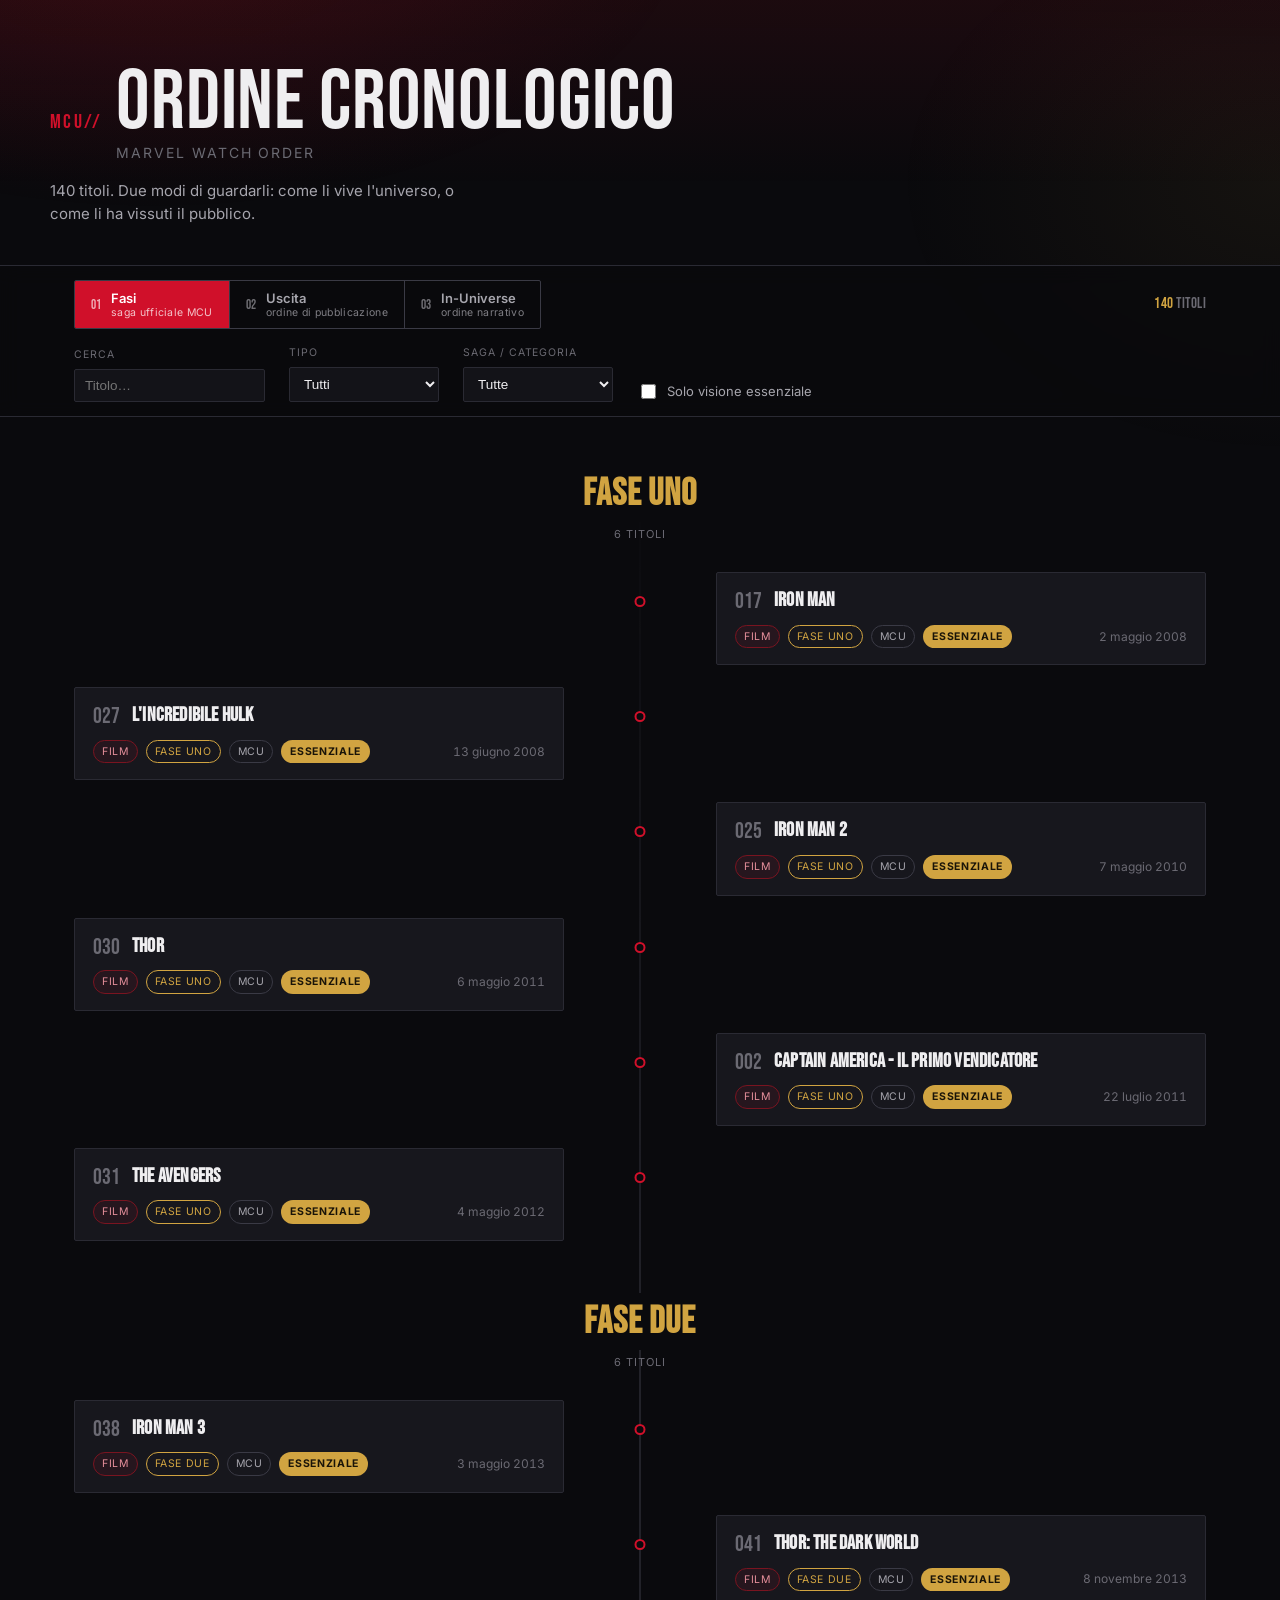
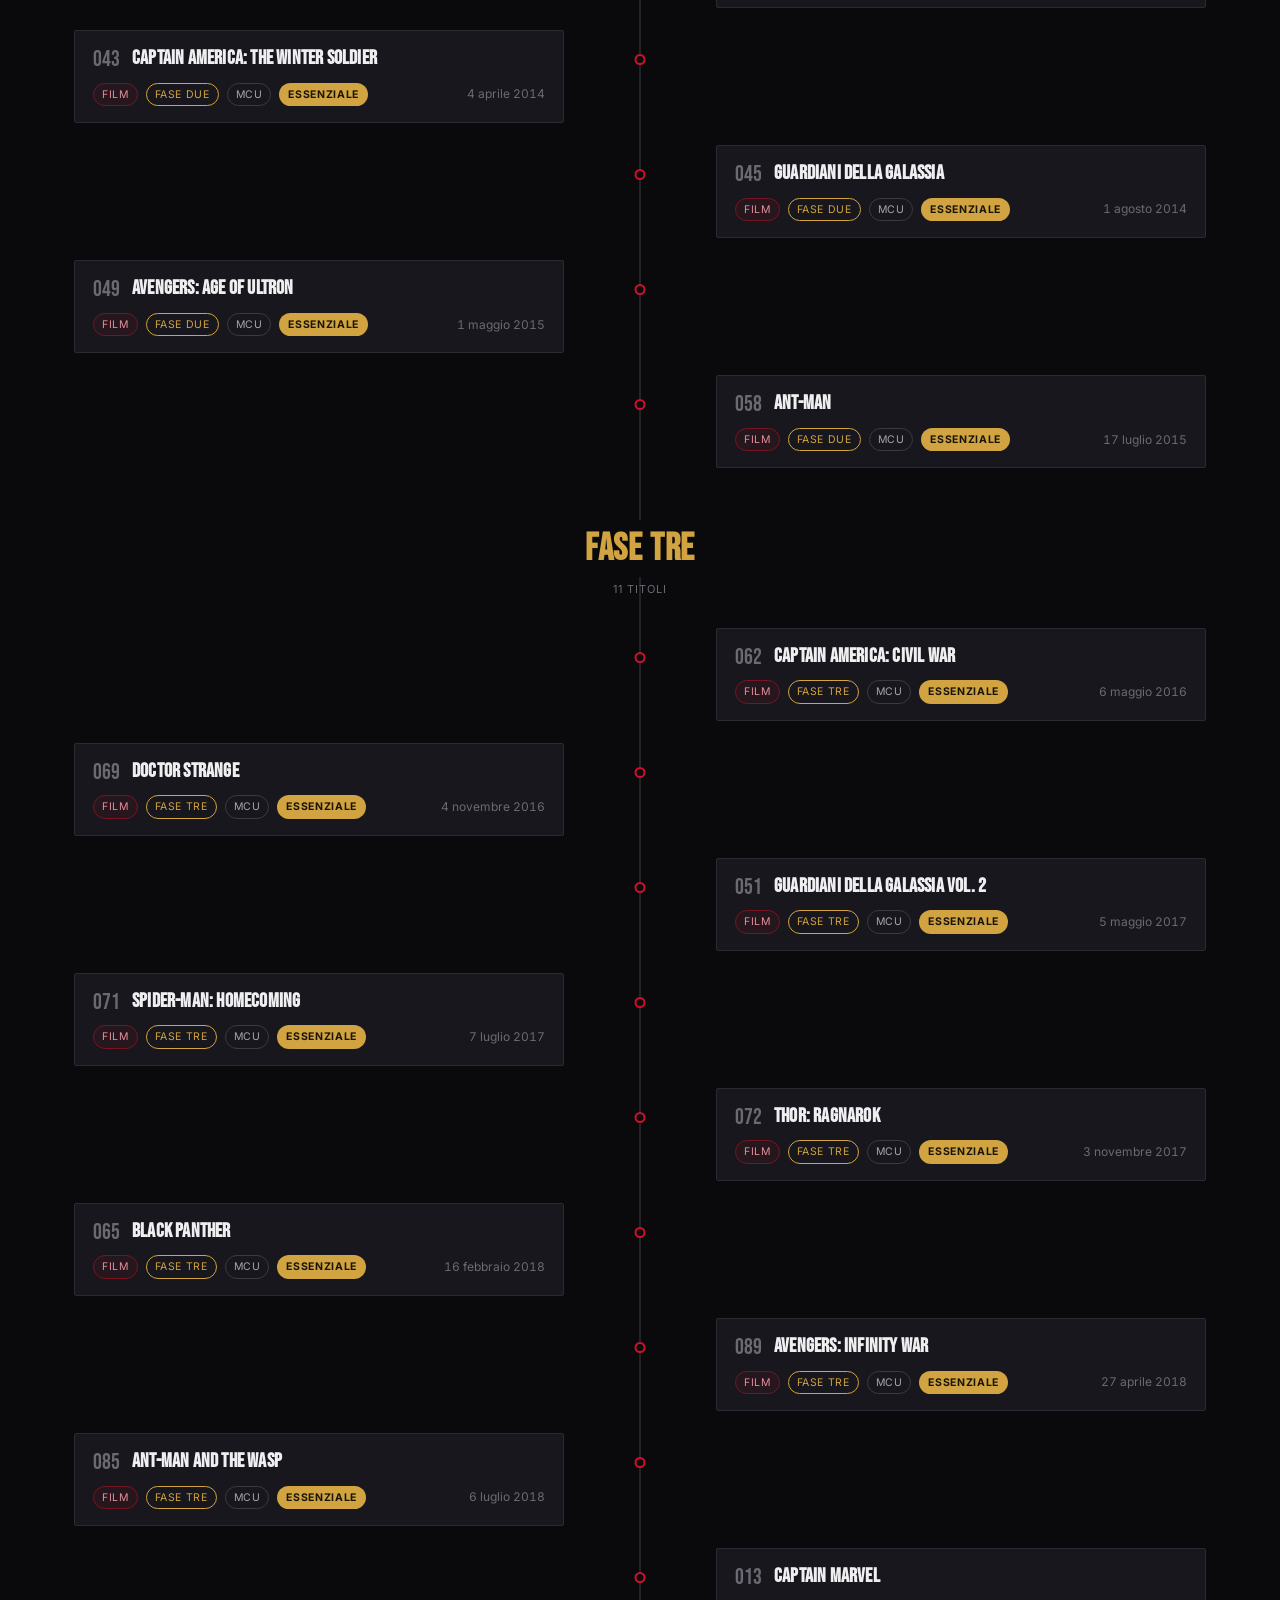
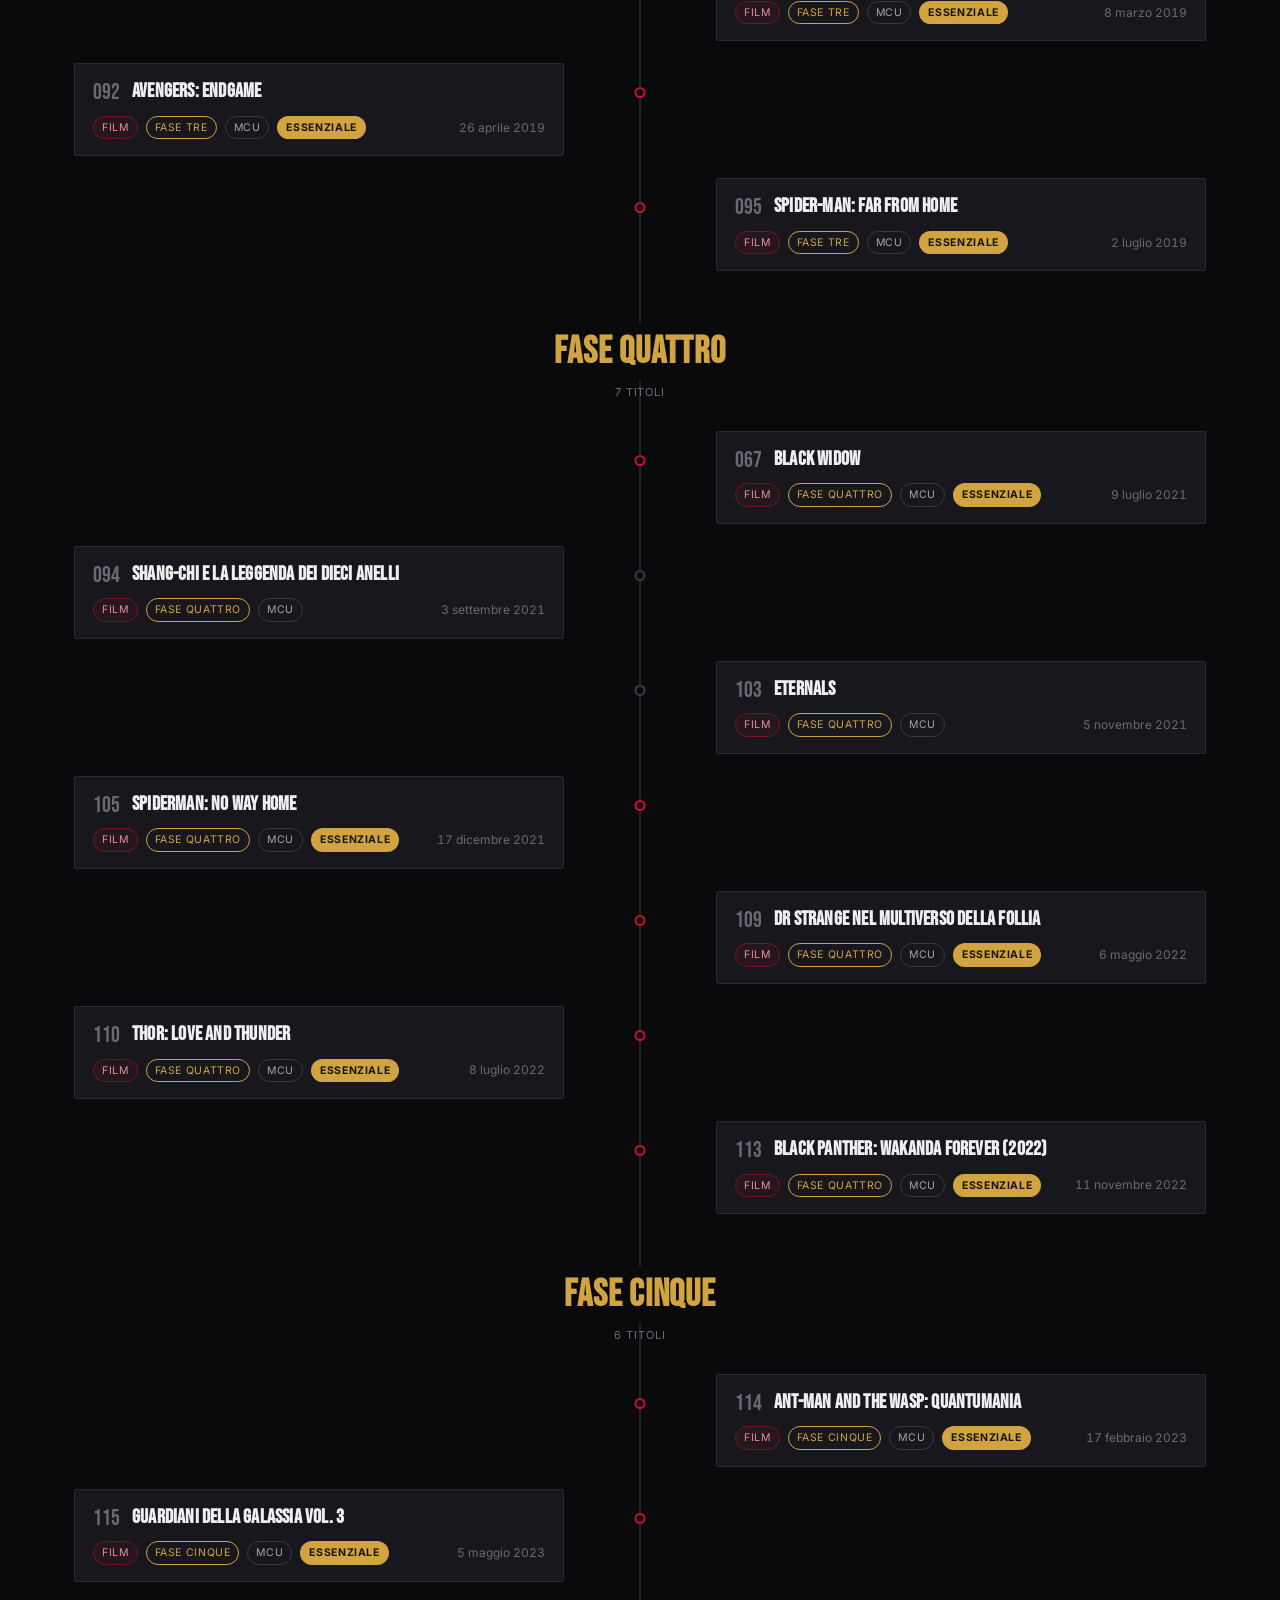
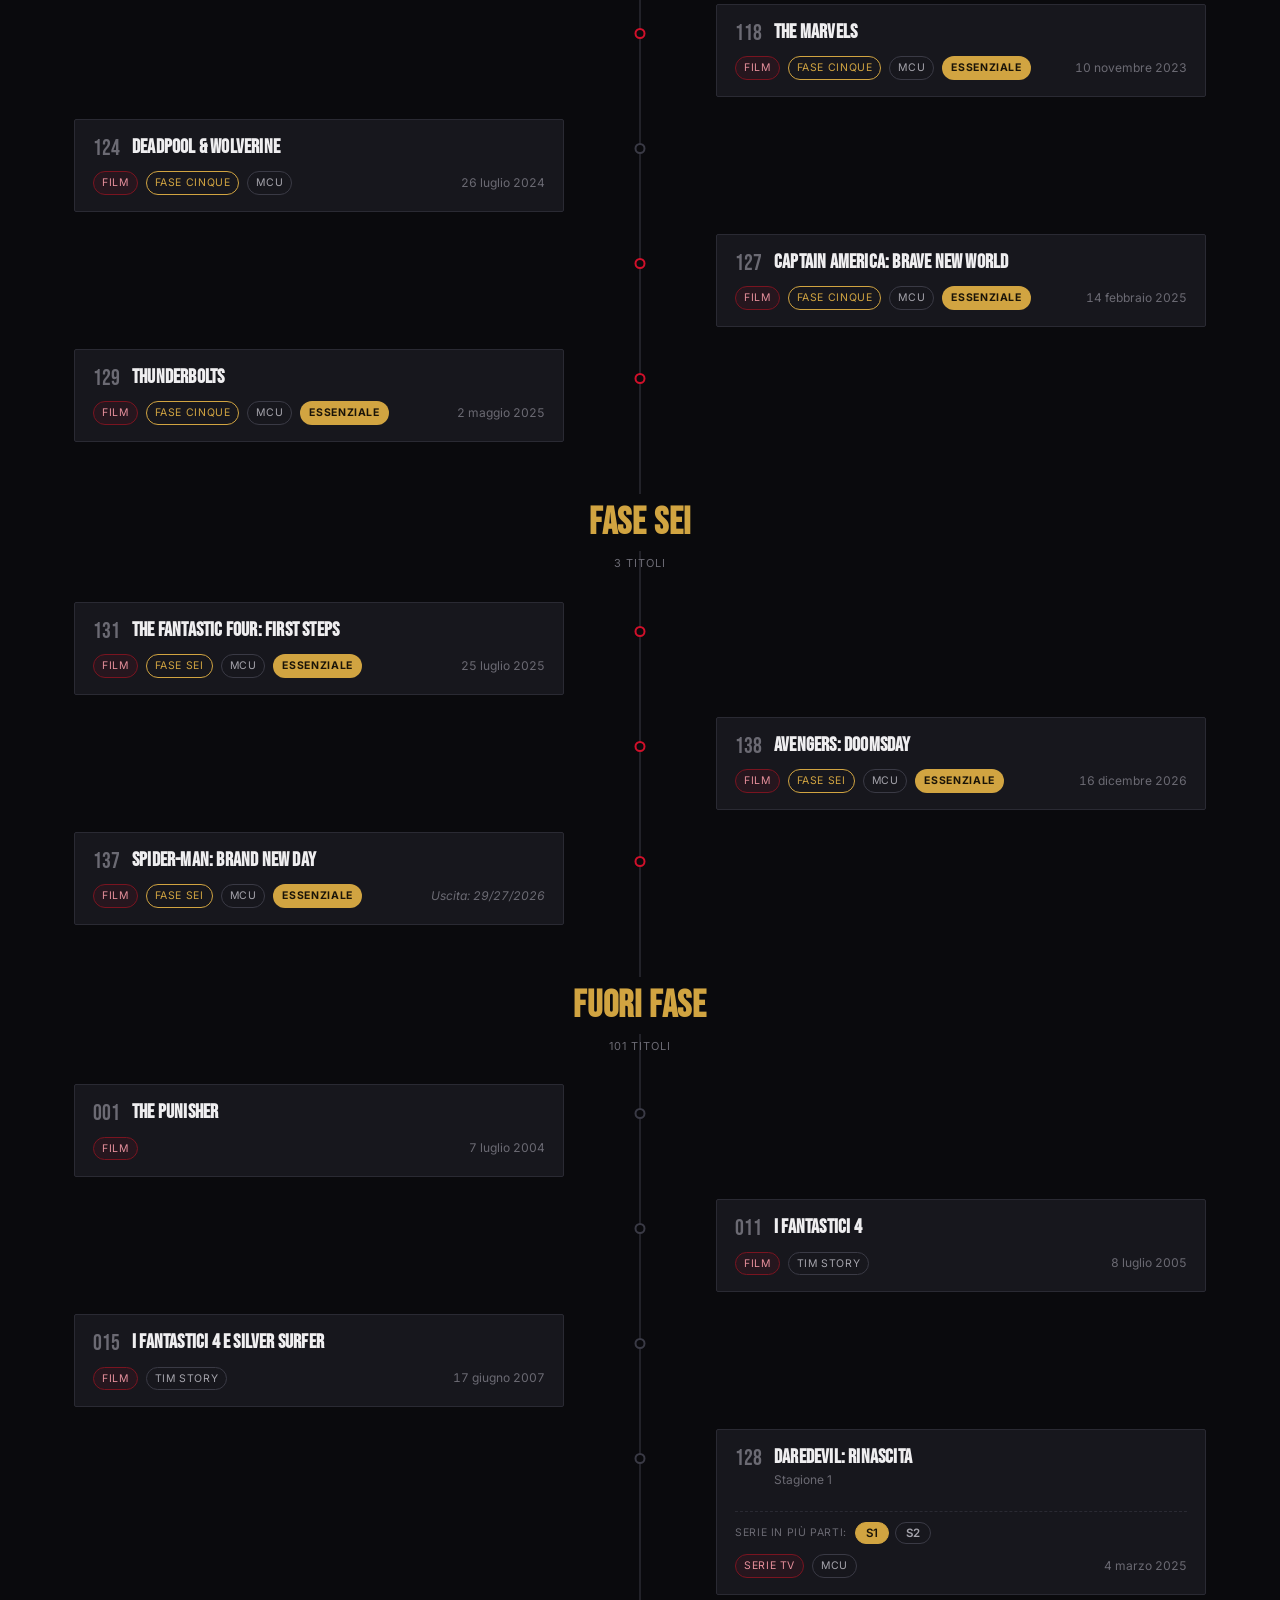
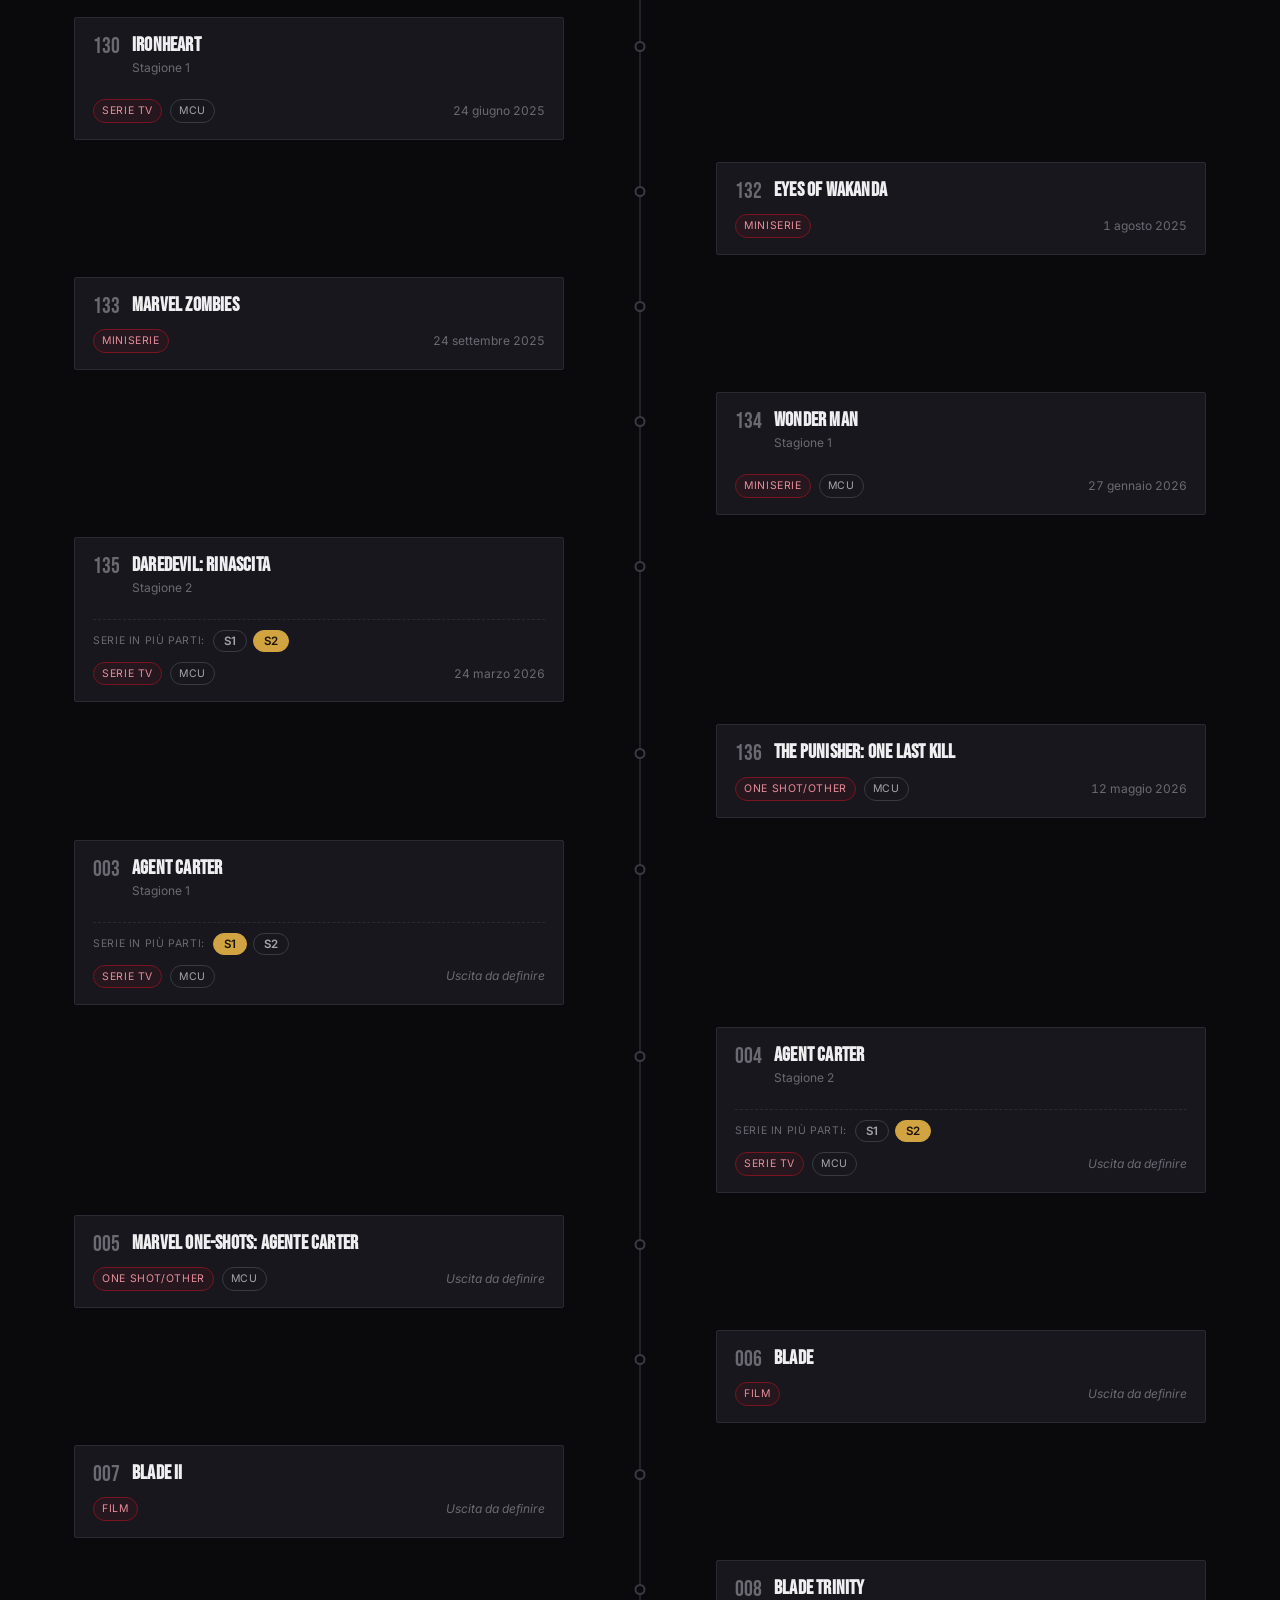
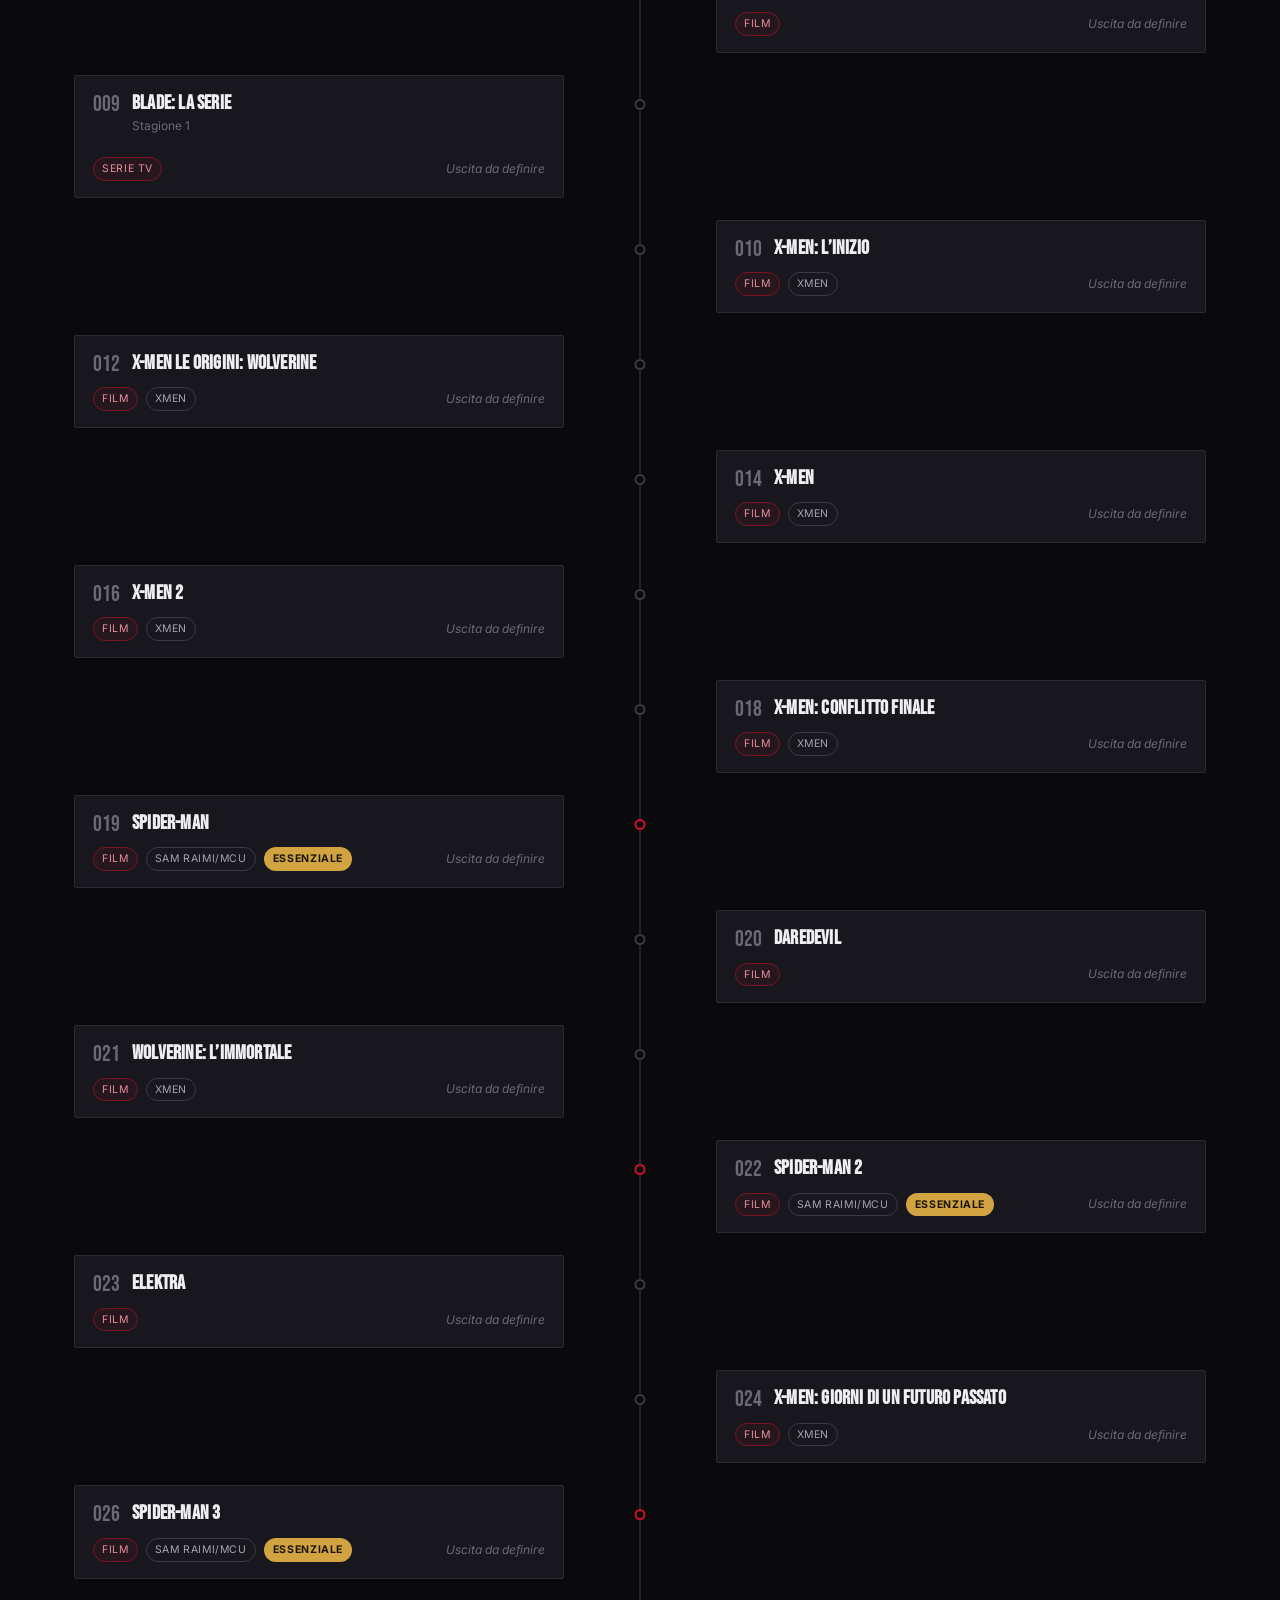
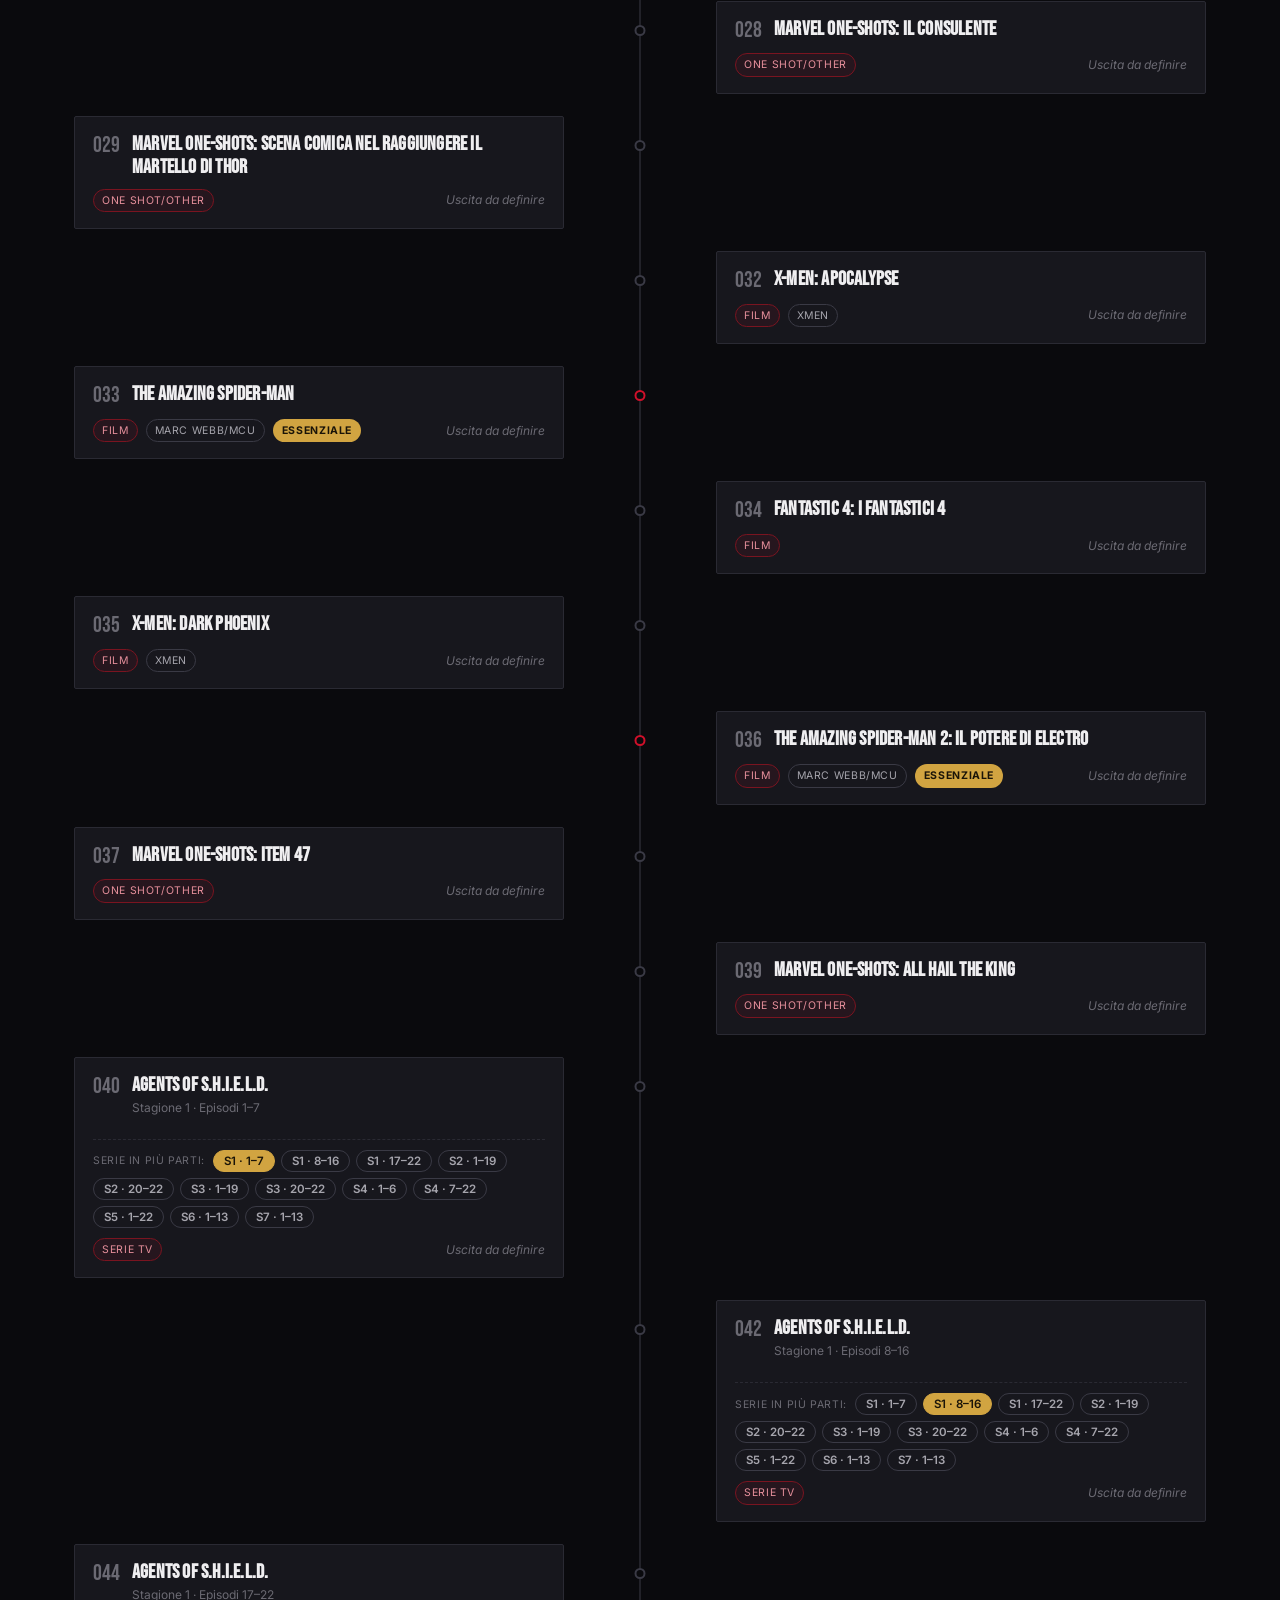
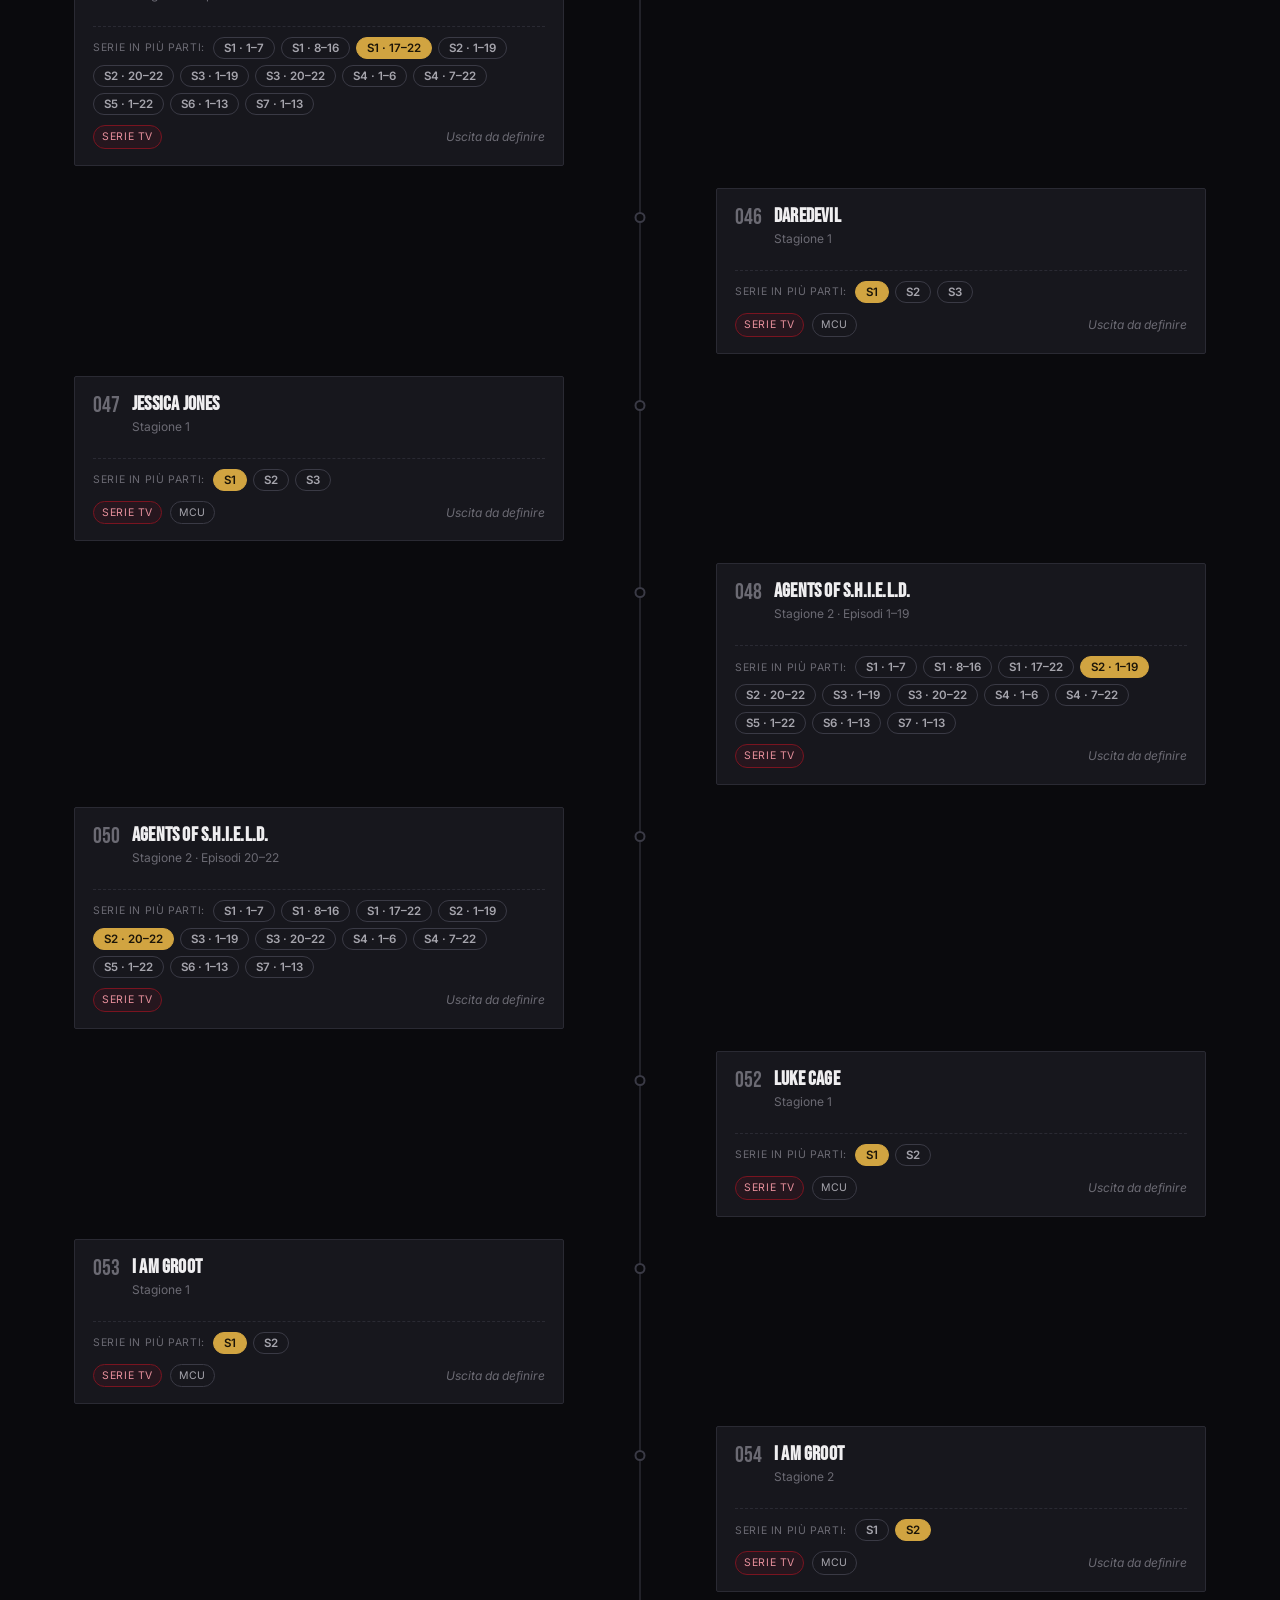
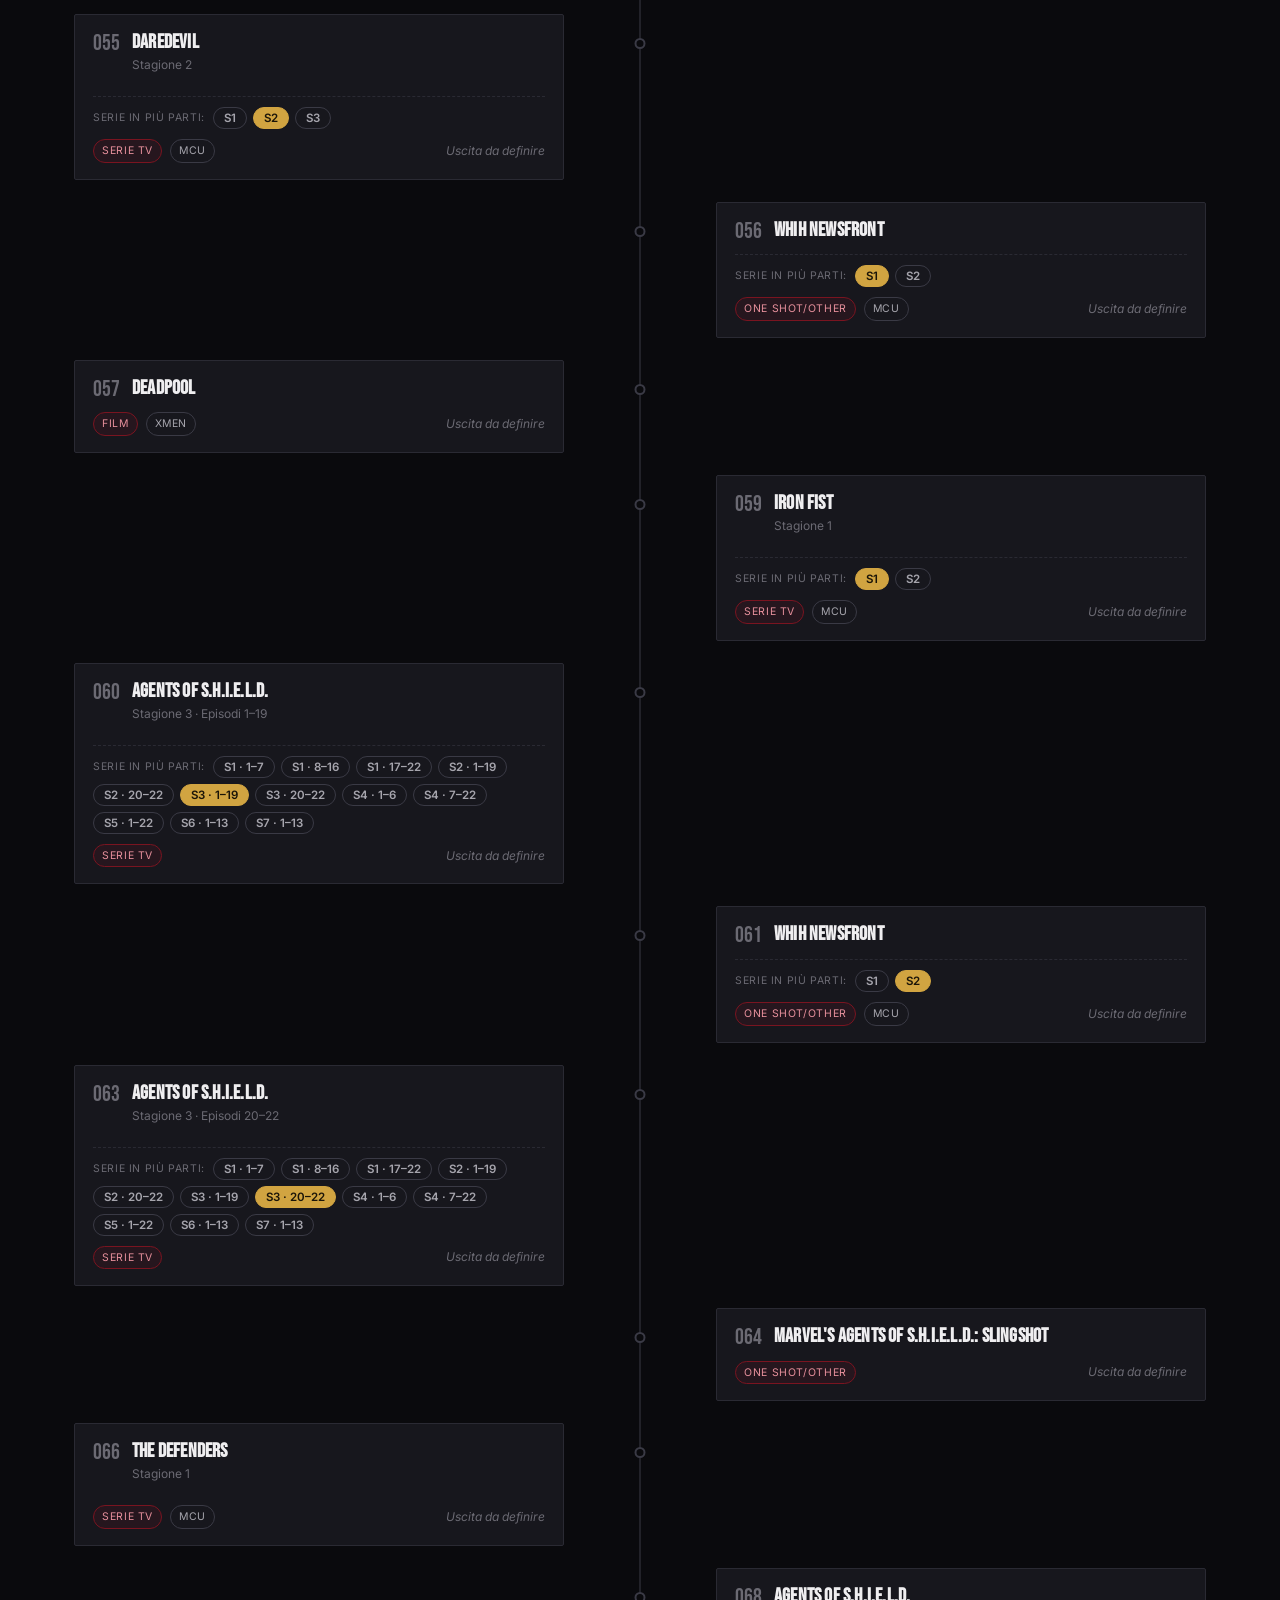
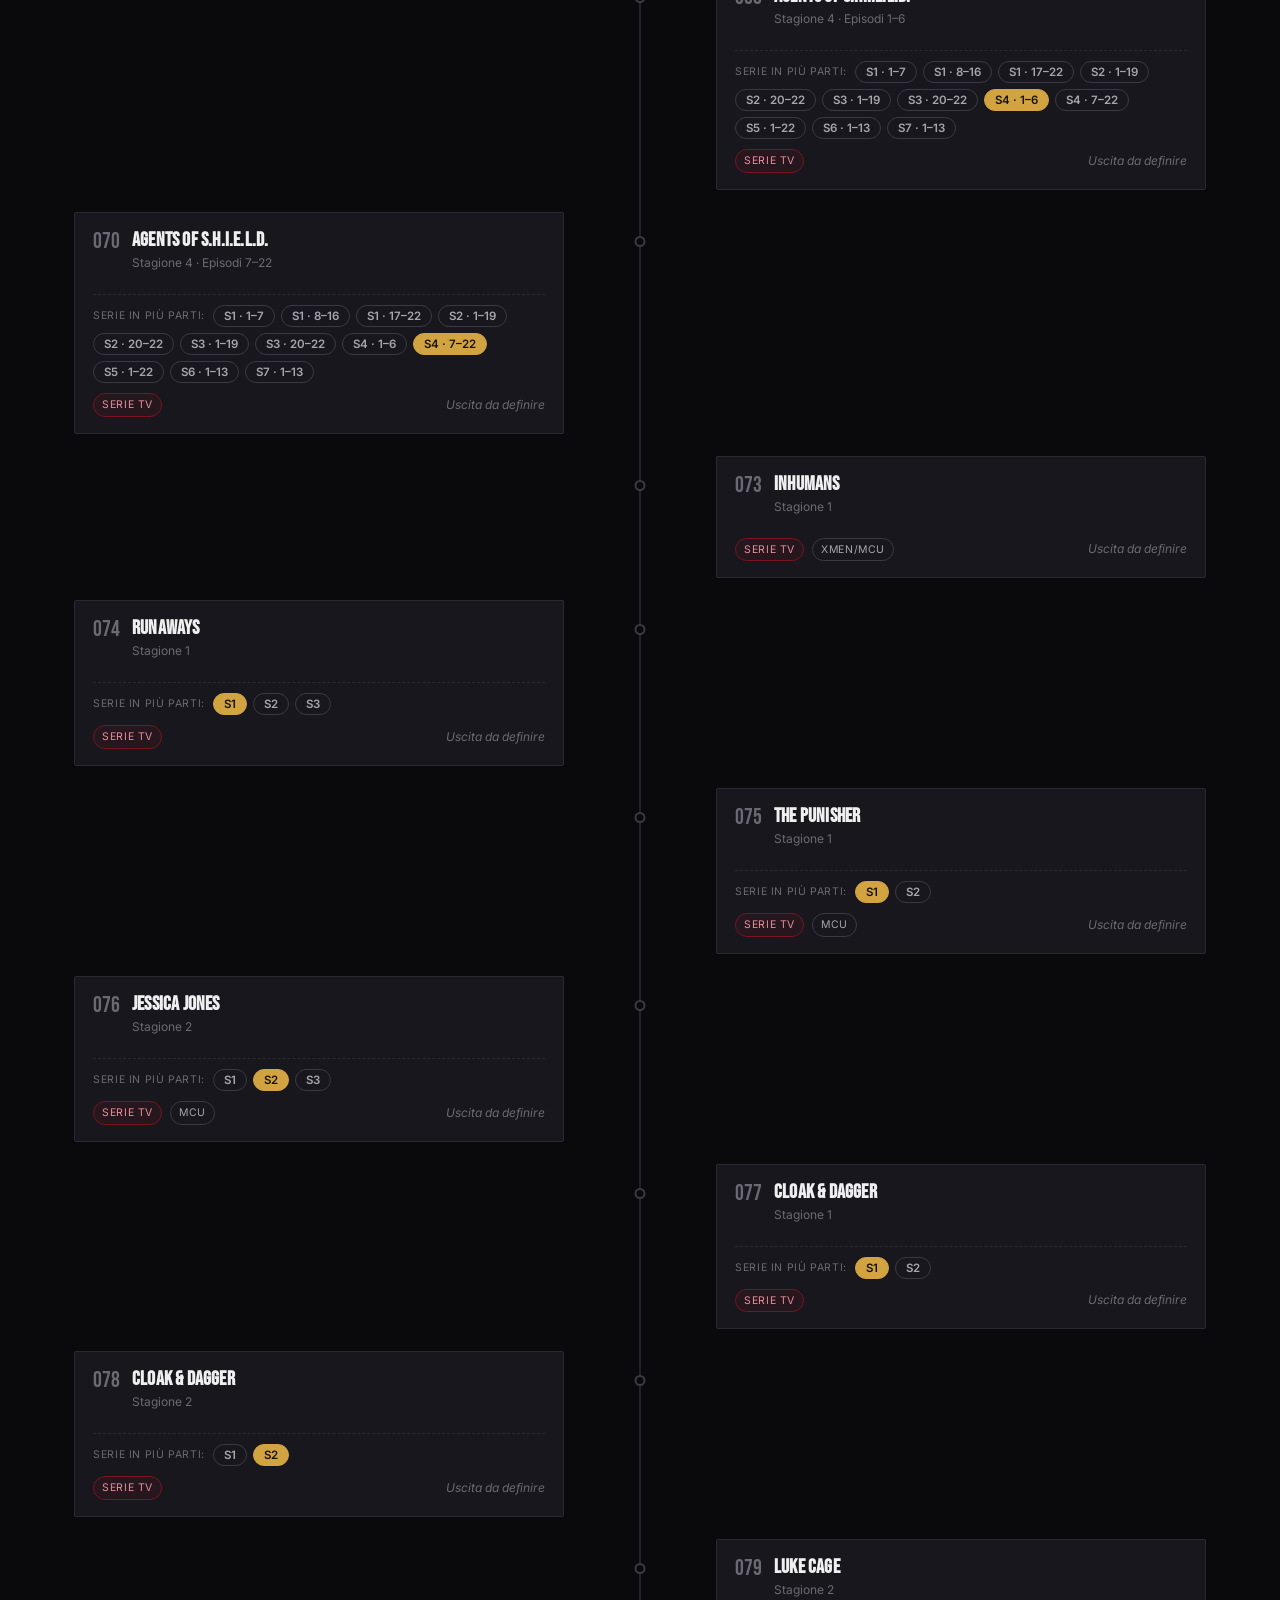
==== index.html @ 0082a1d6 "ricerca google" ====
<!DOCTYPE html>
<html lang="it">
<head>
<meta charset="UTF-8">
<meta name="viewport" content="width=device-width, initial-scale=1.0">
<title>Ordine Cronologico Marvel — La linea temporale</title>
<meta name="description" content="Tutti i film e le serie Marvel, ordinabili per continuity narrativa o per data di uscita.">
<link rel="preconnect" href="https://fonts.googleapis.com">
<link rel="preconnect" href="https://fonts.gstatic.com" crossorigin>
<link href="https://fonts.googleapis.com/css2?family=Bebas+Neue&family=Inter:wght@400;500;600;700;800&display=swap" rel="stylesheet">
<link rel="stylesheet" href="style.css">
</head>
<body>

<div class="noise-overlay" aria-hidden="true"></div>

<header class="site-header">
  <div class="header-inner">
    <div class="brand">
      <span class="brand-mark">MCU//</span>
      <h1>Ordine Cronologico<span class="brand-sub">Marvel Watch Order</span></h1>
    </div>
    <p class="header-tagline">140 titoli. Due modi di guardarli: come li vive l'universo, o come li ha vissuti il pubblico.</p>
  </div>
</header>

<main>

  <section class="controls" aria-label="Filtri e ordinamento">
    <div class="controls-inner">

      <div class="controls-top">
        <div class="mode-switch" role="tablist" aria-label="Modalità ordinamento">
          <button class="mode-btn is-active" data-mode="fase" role="tab" aria-selected="true">
            <span class="mode-num">01</span>
            <span class="mode-label">Fasi<em>saga ufficiale MCU</em></span>
          </button>
          <button class="mode-btn" data-mode="uscita" role="tab" aria-selected="false">
            <span class="mode-num">02</span>
            <span class="mode-label">Uscita<em>ordine di pubblicazione</em></span>
          </button>
          <button class="mode-btn" data-mode="cronologico" role="tab" aria-selected="false">
            <span class="mode-num">03</span>
            <span class="mode-label">In-Universe<em>ordine narrativo</em></span>
          </button>
        </div>

        <button id="filters-toggle" class="filters-toggle" type="button" aria-expanded="false" aria-controls="filters-panel">
          <span>Filtri</span>
          <svg class="chevron" width="10" height="6" viewBox="0 0 10 6" aria-hidden="true"><path d="M1 1l4 4 4-4" stroke="currentColor" stroke-width="1.6" fill="none" stroke-linecap="round" stroke-linejoin="round"/></svg>
        </button>

        <p class="result-count"><span id="result-count">140</span> titoli</p>
      </div>

      <div id="filters-panel" class="filters">
        <div class="filter-group">
          <label for="search">Cerca</label>
          <input type="search" id="search" placeholder="Titolo…" autocomplete="off">
        </div>

        <div class="filter-group">
          <label for="tipo-filter">Tipo</label>
          <select id="tipo-filter">
            <option value="">Tutti</option>
          </select>
        </div>

        <div class="filter-group">
          <label for="cat-filter">Saga / Categoria</label>
          <select id="cat-filter">
            <option value="">Tutte</option>
          </select>
        </div>

        <div class="filter-group filter-checkbox">
          <label>
            <input type="checkbox" id="required-only">
            Solo visione essenziale
          </label>
        </div>
      </div>
    </div>
  </section>

  <section class="timeline-wrap">
    <div id="timeline" class="timeline" aria-live="polite"></div>
    <p id="empty-state" class="empty-state" hidden>Nessun titolo corrisponde ai filtri selezionati. <button id="reset-filters" type="button">Azzera i filtri</button></p>
  </section>

</main>

<footer class="site-footer">
  <p>Dati importati dal foglio di lavoro originale · Ordine narrativo curato manualmente, date di uscita da fonti pubbliche · Alcune uscite future sono indicative.</p>
</footer>

<div class="modal-overlay" id="modal-overlay" hidden>
  <div class="modal" role="dialog" aria-modal="true" aria-labelledby="modal-title" tabindex="-1">
    <a class="modal-search" id="modal-search" href="#" target="_blank" rel="noopener" aria-label="Cerca su Google">
      <svg width="16" height="16" viewBox="0 0 16 16" aria-hidden="true"><circle cx="7" cy="7" r="5.5" stroke="currentColor" stroke-width="1.6" fill="none"/><line x1="11.2" y1="11.2" x2="15" y2="15" stroke="currentColor" stroke-width="1.6" stroke-linecap="round"/></svg>
    </a>
    <button class="modal-close" id="modal-close" type="button" aria-label="Chiudi scheda">
      <svg width="16" height="16" viewBox="0 0 16 16" aria-hidden="true"><path d="M1 1l14 14M15 1L1 15" stroke="currentColor" stroke-width="1.6" stroke-linecap="round"/></svg>
    </button>
    <div class="modal-body" id="modal-body"></div>
  </div>
</div>

<script src="script.js"></script>
</body>
</html>
---- style.css ----
/* ============================================================
   TOKENS
   ============================================================ */
:root{
  --bg:            #0a0a0d;
  --bg-raised:     #131318;
  --bg-card:       #17171d;
  --bg-card-hover: #1e1e26;
  --line:          #2a2a33;
  --line-strong:   #3a3a45;

  --ink:           #efeef0;
  --ink-dim:       #a6a5ad;
  --ink-faint:     #6b6a73;

  --red:           #d0102a;
  --red-dim:       #7a1420;
  --gold:          #d1a441;

  --font-display:  'Bebas Neue', 'Arial Narrow', sans-serif;
  --font-body:     'Inter', -apple-system, BlinkMacSystemFont, sans-serif;

  --radius:        2px;
  --container:     1180px;

  --spine-x-desktop: 50%;
}

*,*::before,*::after{ box-sizing:border-box; }
html{ scroll-behavior:smooth; }
body{
  margin:0;
  background:var(--bg);
  color:var(--ink);
  font-family:var(--font-body);
  font-size:16px;
  line-height:1.5;
  -webkit-font-smoothing:antialiased;
}
img{ max-width:100%; display:block; }
button{ font-family:inherit; }

@media (prefers-reduced-motion: reduce){
  *{ animation-duration:0.001ms !important; transition-duration:0.001ms !important; }
  html{ scroll-behavior:auto; }
}

:focus-visible{
  outline:2px solid var(--gold);
  outline-offset:3px;
}

/* subtle atmosphere */
.noise-overlay{
  position:fixed; inset:0; pointer-events:none; z-index:0;
  background:
    radial-gradient(ellipse 900px 500px at 12% -10%, rgba(208,16,42,0.14), transparent 60%),
    radial-gradient(ellipse 700px 500px at 100% 20%, rgba(209,164,65,0.06), transparent 55%);
}

/* ============================================================
   HEADER
   ============================================================ */
.site-header{
  position:relative; z-index:1;
  border-bottom:1px solid var(--line);
  padding:64px 24px 40px;
  background:
    linear-gradient(180deg, rgba(208,16,42,0.09), transparent 70%);
}
.header-inner{ max-width:var(--container); margin:0 auto; }
.brand{ display:flex; align-items:baseline; gap:14px; flex-wrap:wrap; }
.brand-mark{
  font-family:var(--font-display);
  font-size:20px;
  letter-spacing:0.12em;
  color:var(--red);
}
.brand h1{
  font-family:var(--font-display);
  font-weight:400;
  font-size:clamp(40px, 8vw, 84px);
  line-height:0.92;
  letter-spacing:0.01em;
  margin:0;
  display:flex;
  flex-direction:column;
}
.brand-sub{
  font-family:var(--font-body);
  font-size:14px;
  letter-spacing:0.14em;
  text-transform:uppercase;
  color:var(--ink-faint);
  margin-top:6px;
}
.header-tagline{
  max-width:46ch;
  margin:20px 0 0;
  color:var(--ink-dim);
  font-size:15px;
}

/* ============================================================
   CONTROLS
   ============================================================ */
.controls{
  position:sticky; top:0; z-index:5;
  background:rgba(10,10,13,0.92);
  backdrop-filter:blur(10px);
  border-bottom:1px solid var(--line);
}
.controls-inner{
  max-width:var(--container); margin:0 auto;
  padding:14px 24px;
}

.controls-top{
  display:flex; flex-wrap:wrap; align-items:center; gap:14px 20px;
}

.filters-toggle{
  display:none;
  align-items:center; gap:8px;
  background:var(--bg-raised);
  border:1px solid var(--line-strong);
  color:var(--ink-dim);
  padding:8px 14px;
  border-radius:var(--radius);
  font-size:12.5px; font-weight:600;
  letter-spacing:0.03em;
  cursor:pointer;
}
.filters-toggle .chevron{ transition:transform 0.2s ease; }
.filters-toggle[aria-expanded="true"] .chevron{ transform:rotate(180deg); }
.filters-toggle[aria-expanded="true"]{ color:var(--ink); border-color:var(--gold); }

.filters{
  display:flex; flex-wrap:wrap; align-items:end; gap:14px 24px;
  margin-top:16px;
}

.mode-switch{
  display:flex;
  border:1px solid var(--line-strong);
  border-radius:var(--radius);
  overflow:hidden;
}
.mode-btn{
  display:flex; align-items:center; gap:10px;
  background:transparent;
  color:var(--ink-dim);
  border:none;
  padding:9px 16px;
  cursor:pointer;
  transition:background 0.15s ease, color 0.15s ease;
  border-right:1px solid var(--line-strong);
}
.mode-btn:last-child{ border-right:none; }
.mode-btn:hover{ color:var(--ink); background:var(--bg-raised); }
.mode-btn.is-active{ background:var(--red); color:#fff; }
.mode-num{
  font-family:var(--font-display);
  font-size:13px;
  opacity:0.65;
}
.mode-label{ display:flex; flex-direction:column; text-align:left; font-size:13px; font-weight:600; }
.mode-label em{ font-style:normal; font-weight:400; font-size:10.5px; letter-spacing:0.03em; opacity:0.75; }

.filter-group{ display:flex; flex-direction:column; gap:6px; }
.filter-group label{
  font-size:10.5px; text-transform:uppercase; letter-spacing:0.09em;
  color:var(--ink-faint);
}
.filter-group input[type="search"],
.filter-group select{
  background:var(--bg-raised);
  border:1px solid var(--line);
  color:var(--ink);
  padding:8px 10px;
  font-size:13.5px;
  border-radius:var(--radius);
  min-width:150px;
}
.filter-group input[type="search"]:focus,
.filter-group select:focus{ border-color:var(--gold); }
.filter-checkbox{ flex-direction:row; align-items:center; }
.filter-checkbox label{
  display:flex; align-items:center; gap:8px;
  text-transform:none; letter-spacing:normal; font-size:13px; color:var(--ink-dim);
  cursor:pointer;
}
.filter-checkbox input{ accent-color:var(--red); width:15px; height:15px; }

.result-count{
  margin:0 0 0 auto;
  font-family:var(--font-display);
  color:var(--ink-faint);
  font-size:15px;
  letter-spacing:0.03em;
}
.result-count span{ color:var(--gold); }

/* mobile: filters are collapsed behind a toggle so the bar doesn't eat the screen */
@media (max-width:859px){
  .filters-toggle{ display:inline-flex; order:2; }
  .result-count{ order:3; margin-left:0; font-size:13px; }
  .mode-switch{ order:1; }

  .filters{
    max-height:0;
    overflow:hidden;
    opacity:0;
    margin-top:0;
    transition:max-height 0.25s ease, opacity 0.2s ease, margin-top 0.25s ease;
  }
  .filters.is-open{
    max-height:420px;
    opacity:1;
    margin-top:16px;
  }
  .filters .filter-group{ min-width:0; width:100%; }
  .filters .filter-group input[type="search"],
  .filters .filter-group select{ width:100%; }
}

/* ============================================================
   TIMELINE
   ============================================================ */
.timeline-wrap{
  position:relative; z-index:1;
  max-width:var(--container);
  margin:0 auto;
  padding:48px 24px 100px;
}

.timeline{ position:relative; }

/* central spine, desktop */
.timeline::before{
  content:"";
  position:absolute;
  top:0; bottom:0; left:24px;
  width:1px;
  background:linear-gradient(180deg, transparent, var(--line-strong) 4%, var(--line-strong) 96%, transparent);
}
@media (min-width:860px){
  .timeline::before{ left:50%; transform:translateX(-0.5px); }
}

.era-divider{
  position:relative;
  margin:52px 0 30px;
  padding-left:56px;
}
.era-divider:first-child{ margin-top:0; }
@media (min-width:860px){
  .era-divider{ padding-left:0; text-align:center; }
}
.era-divider h2{
  font-family:var(--font-display);
  font-size:clamp(26px,4vw,38px);
  letter-spacing:0.02em;
  margin:0;
  color:var(--gold);
  display:inline-block;
  background:var(--bg);
  padding:0 16px;
  position:relative;
}
.era-divider .era-count{
  display:block;
  font-family:var(--font-body);
  font-size:11px;
  letter-spacing:0.09em;
  text-transform:uppercase;
  color:var(--ink-faint);
  margin-top:4px;
}

.tl-item{
  position:relative;
  padding-left:56px;
  margin-bottom:22px;
  opacity:0;
  transform:translateY(10px);
  animation:rise 0.4s ease forwards;
}
@keyframes rise{ to{ opacity:1; transform:none; } }

.tl-dot{
  position:absolute;
  left:24px; top:22px;
  width:11px; height:11px;
  border-radius:50%;
  background:var(--bg);
  border:2px solid var(--red);
  transform:translateX(-50%);
  z-index:1;
}
.tl-item.is-optional .tl-dot{ border-color:var(--line-strong); }

@media (min-width:860px){
  .tl-item{
    width:calc(50% - 40px);
    padding-left:0;
    padding-right:36px;
  }
  .tl-item .tl-dot{ left:auto; right:-40px; transform:translateX(50%); top:24px; }
  .tl-item:nth-child(even){
    margin-left:calc(50% + 40px);
    padding-right:0;
    padding-left:36px;
  }
  .tl-item:nth-child(even) .tl-dot{ right:auto; left:-40px; transform:translateX(-50%); }
}

.card{
  background:var(--bg-card);
  border:1px solid var(--line);
  border-radius:var(--radius);
  padding:16px 18px;
  transition:background 0.15s ease, border-color 0.15s ease, transform 0.15s ease;
}
.card:hover{ background:var(--bg-card-hover); border-color:var(--line-strong); transform:translateY(-1px); }

.card-top{
  display:flex; align-items:flex-start; gap:12px;
  margin-bottom:8px;
}
.card-order{
  font-family:var(--font-display);
  font-size:22px;
  color:var(--ink-faint);
  min-width:2.4ch;
  line-height:1.15;
}
.card-title-wrap{ flex:1; min-width:0; }
.card-title{
  font-family:var(--font-display);
  font-size:20px;
  letter-spacing:0.01em;
  line-height:1.15;
  margin:0;
  color:var(--ink);
}
.card-sub{
  font-size:12px; color:var(--ink-faint);
  margin-top:2px;
}

.card-meta{
  display:flex; flex-wrap:wrap; gap:6px 8px;
  margin-top:10px;
  align-items:center;
}
.badge{
  font-size:10.5px;
  letter-spacing:0.06em;
  text-transform:uppercase;
  padding:3px 8px;
  border-radius:100px;
  border:1px solid var(--line-strong);
  color:var(--ink-dim);
  white-space:nowrap;
}
.badge-tipo{ border-color:var(--red-dim); color:#e7909c; background:rgba(208,16,42,0.08); }
.badge-fase{ border-color:var(--gold); color:var(--gold); }
.badge-cat{ color:var(--ink-dim); }
.badge-required{
  border-color:transparent;
  background:var(--gold);
  color:#1a1408;
  font-weight:700;
}
.badge-date{
  margin-left:auto;
  font-family:var(--font-body);
  font-size:12px;
  color:var(--ink-faint);
  font-variant-numeric:tabular-nums;
}
.badge-date.is-tbd{ font-style:italic; }

/* multi-season cross-navigation */
.card-seasons{
  display:flex; flex-wrap:wrap; align-items:center; gap:6px;
  margin-top:10px;
  padding-top:10px;
  border-top:1px dashed var(--line);
}
.seasons-label{
  font-size:10.5px; text-transform:uppercase; letter-spacing:0.06em;
  color:var(--ink-faint);
  margin-right:2px;
}
.season-chip{
  font-family:var(--font-body);
  font-size:11.5px; font-weight:600;
  border:1px solid var(--line-strong);
  background:transparent;
  color:var(--ink-dim);
  border-radius:100px;
  padding:3px 10px;
  cursor:pointer;
  transition:background 0.15s ease, color 0.15s ease, border-color 0.15s ease;
}
.season-chip:hover:not(:disabled){ background:var(--red-dim); border-color:var(--red); color:#fff; }
.season-chip.is-current{
  background:var(--gold); border-color:var(--gold); color:#1a1408; cursor:default;
}

@keyframes flash-highlight{
  0%, 100%{ box-shadow:none; }
  30%{ box-shadow:0 0 0 2px var(--gold); }
}
.tl-item.flash .card{ animation:flash-highlight 1.4s ease; }

/* card acts as a button opening the modal */
.card{ cursor:pointer; }
.card:focus-visible{ border-color:var(--gold); }

/* ============================================================
   MODAL
   ============================================================ */
.modal-overlay{
  position:fixed; inset:0; z-index:50;
  background:rgba(6,6,8,0.72);
  backdrop-filter:blur(3px);
  display:flex; align-items:center; justify-content:center;
  padding:20px;
  animation:overlay-in 0.15s ease;
}
.modal-overlay[hidden]{ display:none; }
@keyframes overlay-in{ from{ opacity:0; } to{ opacity:1; } }

.modal{
  position:relative;
  width:100%; max-width:560px;
  max-height:85vh;
  overflow-y:auto;
  background:var(--bg-card);
  border:1px solid var(--line-strong);
  border-radius:4px;
  padding:32px 28px 28px;
  animation:modal-in 0.2s ease;
}
.modal:focus{ outline:none; }
@keyframes modal-in{ from{ opacity:0; transform:translateY(8px) scale(0.98); } to{ opacity:1; transform:none; } }

.modal-close{
  position:absolute; top:14px; right:14px;
  width:32px; height:32px;
  display:flex; align-items:center; justify-content:center;
  background:transparent;
  border:1px solid var(--line-strong);
  border-radius:50%;
  color:var(--ink-dim);
  cursor:pointer;
}
.modal-close:hover{ color:var(--ink); border-color:var(--gold); }

.modal-search{
  position:absolute; top:14px; right:56px;
  width:32px; height:32px;
  display:flex; align-items:center; justify-content:center;
  background:transparent;
  border:1px solid var(--line-strong);
  border-radius:50%;
  color:var(--ink-dim);
  cursor:pointer;
  text-decoration:none;
}
.modal-search:hover{ color:#fff; border-color:var(--red); background:var(--red-dim); }

.modal-eyebrow{
  font-size:11px; text-transform:uppercase; letter-spacing:0.09em;
  color:var(--ink-faint);
  margin:0 0 6px;
}
.modal-eyebrow strong{ color:var(--gold); }

.modal h2{
  font-family:var(--font-display);
  font-weight:400;
  font-size:clamp(28px, 5vw, 38px);
  line-height:1.05;
  margin:0 0 14px;
  padding-right:20px;
}

.modal-meta{
  display:flex; flex-wrap:wrap; gap:8px;
  margin-bottom:20px;
}

.modal-seasons{
  margin-bottom:22px;
  padding-bottom:20px;
  border-bottom:1px solid var(--line);
}
.modal-seasons .seasons-label{ display:block; margin-bottom:8px; }

.modal-sections{
  display:flex; flex-direction:column; gap:16px;
}
.modal-section h3{
  font-size:11px; text-transform:uppercase; letter-spacing:0.09em;
  color:var(--ink-faint);
  margin:0 0 6px;
}
.modal-section p{
  margin:0; font-size:13.5px; color:var(--ink-dim); line-height:1.5;
}
.modal-section p.is-placeholder{
  color:var(--ink-faint); font-style:italic;
}

/* ============================================================
   EMPTY STATE
   ============================================================ */
.empty-state{
  text-align:center;
  padding:60px 20px;
  color:var(--ink-dim);
  font-size:15px;
}
.empty-state button{
  margin-top:14px;
  background:var(--red);
  color:#fff;
  border:none;
  padding:9px 18px;
  border-radius:var(--radius);
  cursor:pointer;
  font-size:13px;
  font-weight:600;
}
.empty-state button:hover{ background:#e51530; }

/* ============================================================
   FOOTER
   ============================================================ */
.site-footer{
  border-top:1px solid var(--line);
  padding:28px 24px 40px;
  text-align:center;
}
.site-footer p{
  max-width:60ch; margin:0 auto;
  color:var(--ink-faint); font-size:12px; line-height:1.6;
}
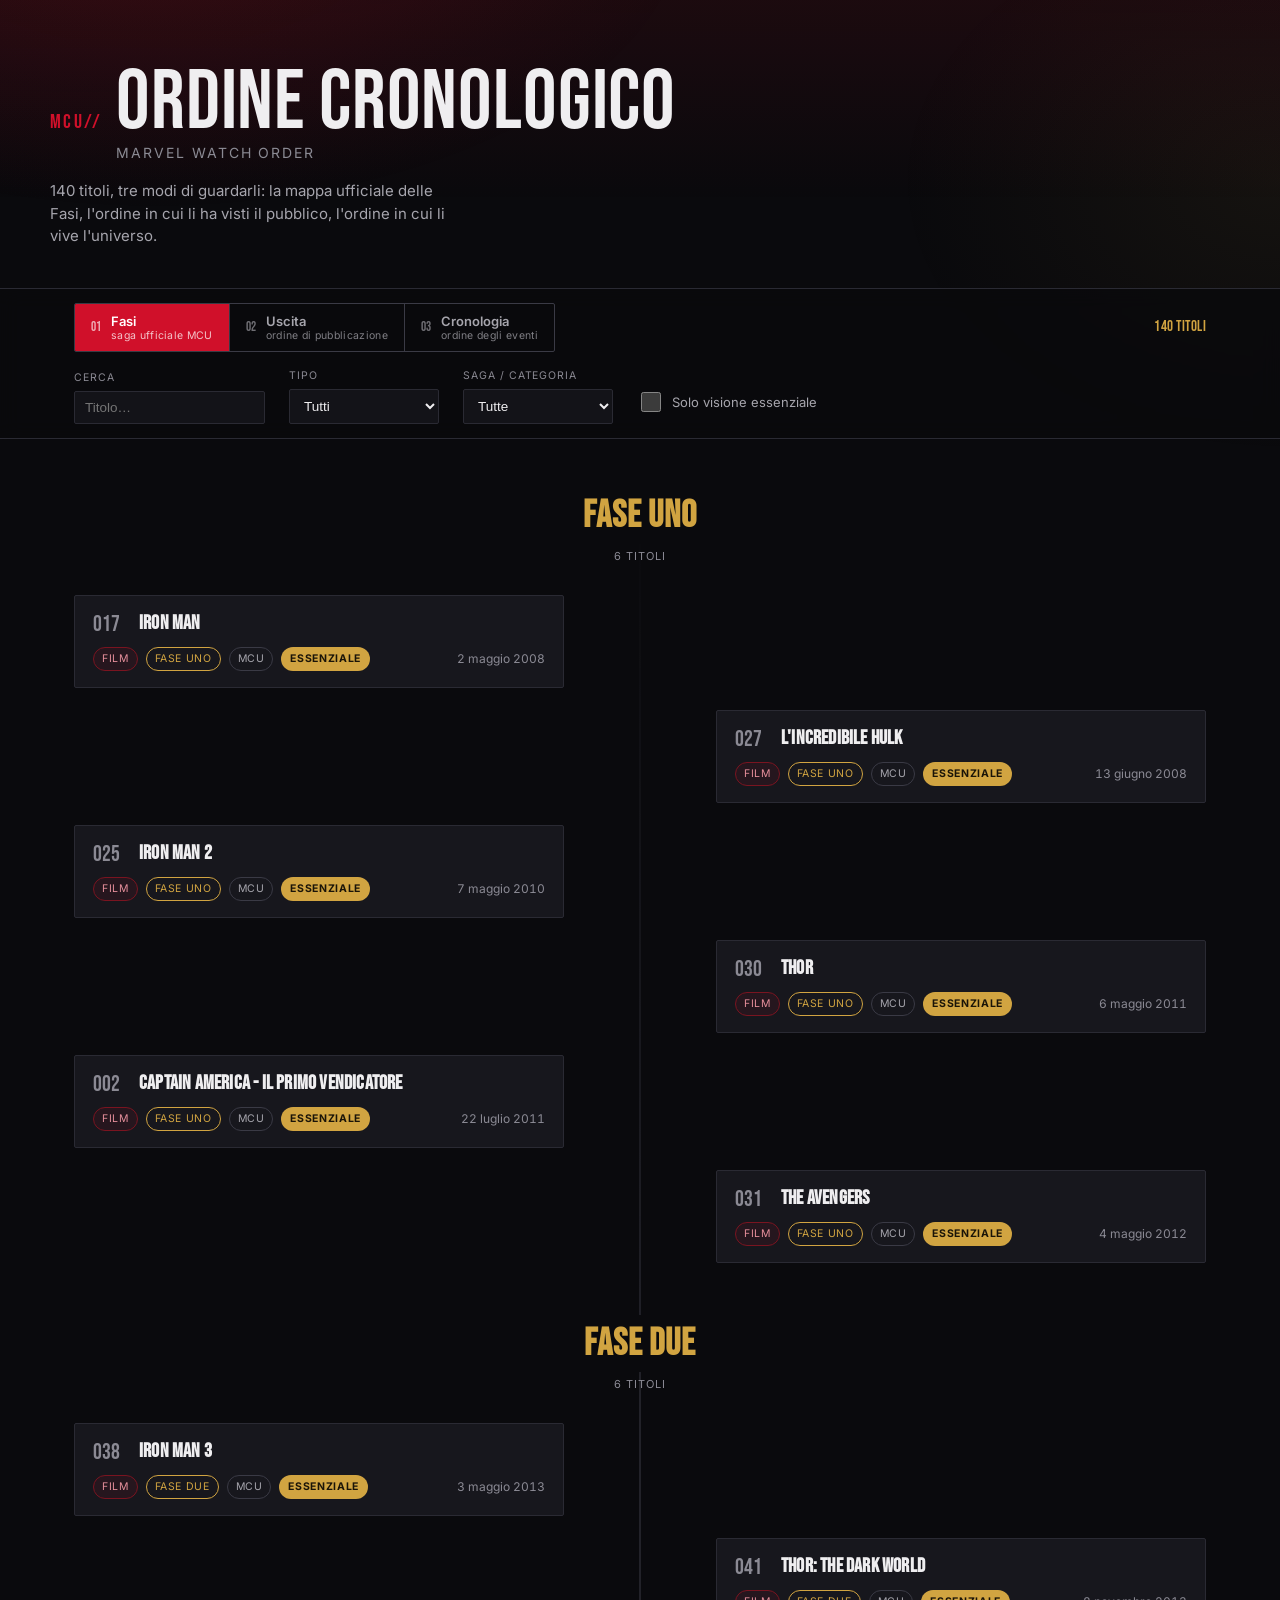
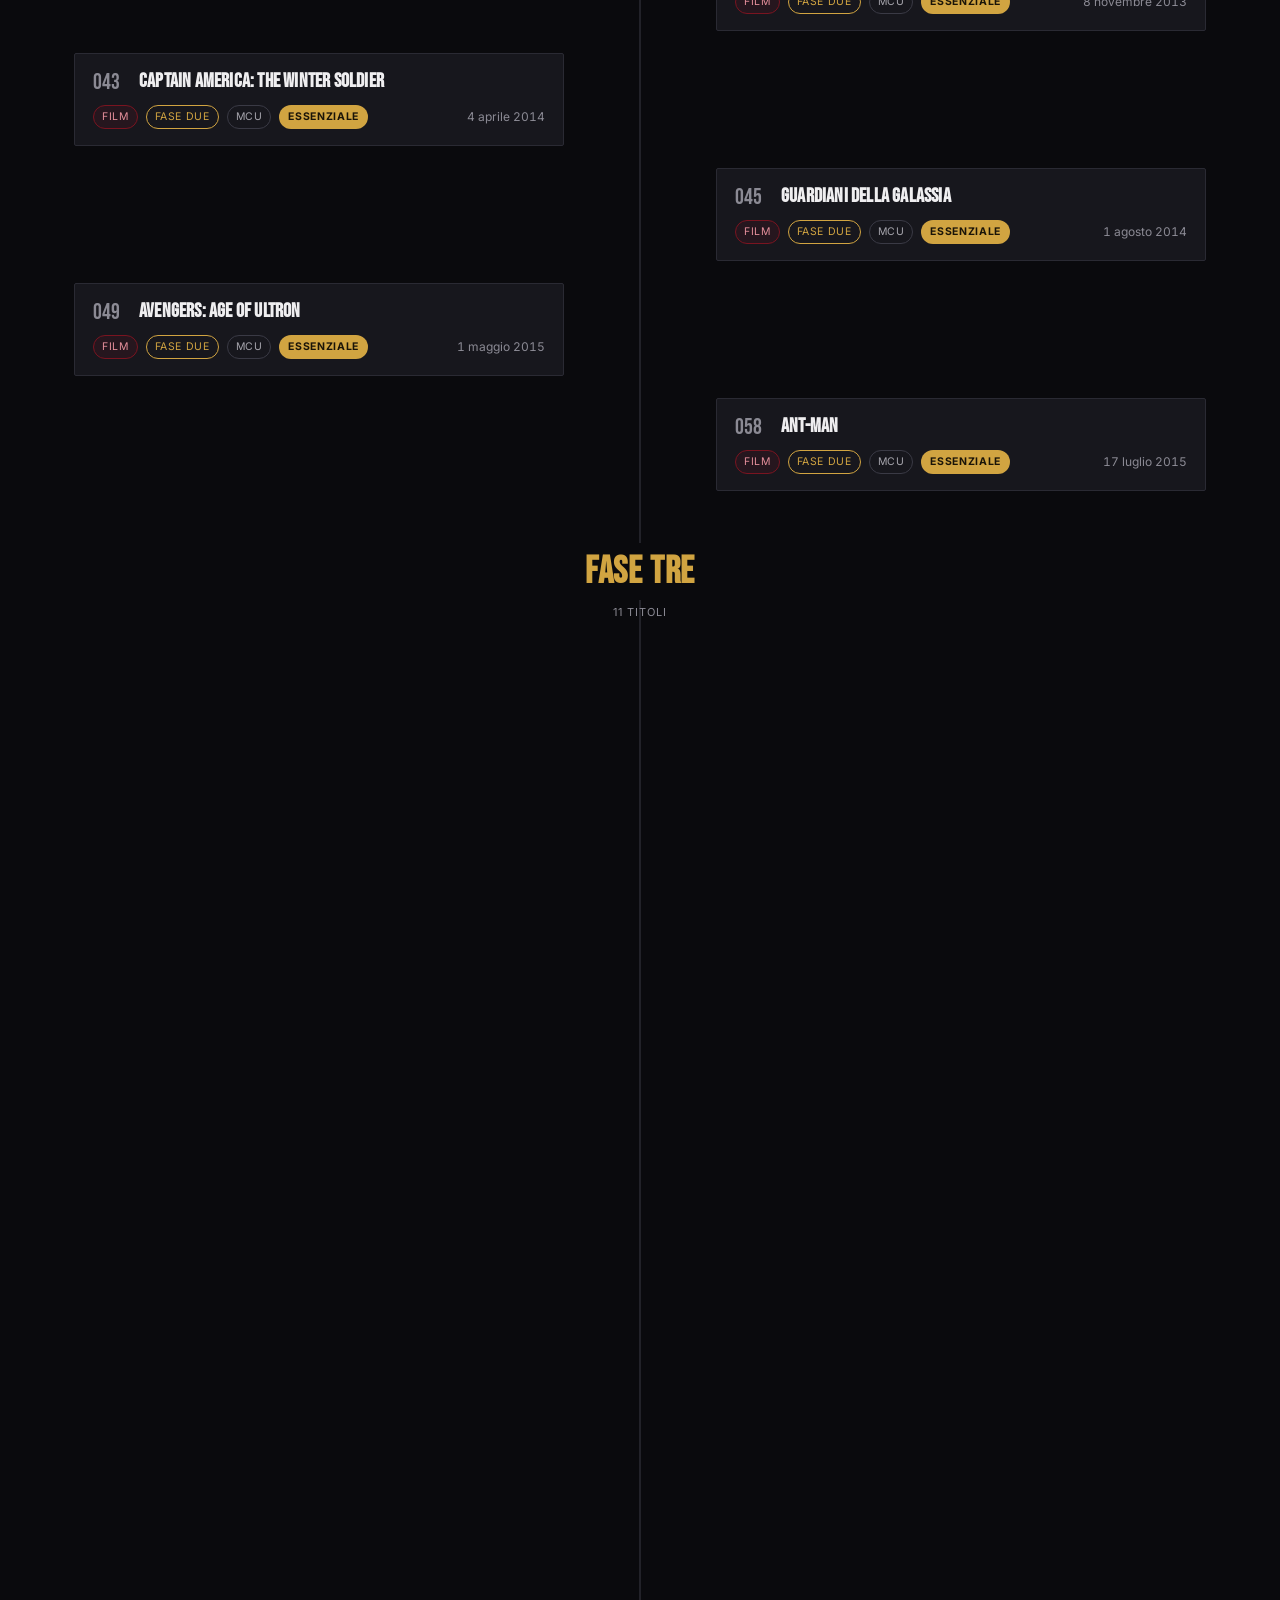
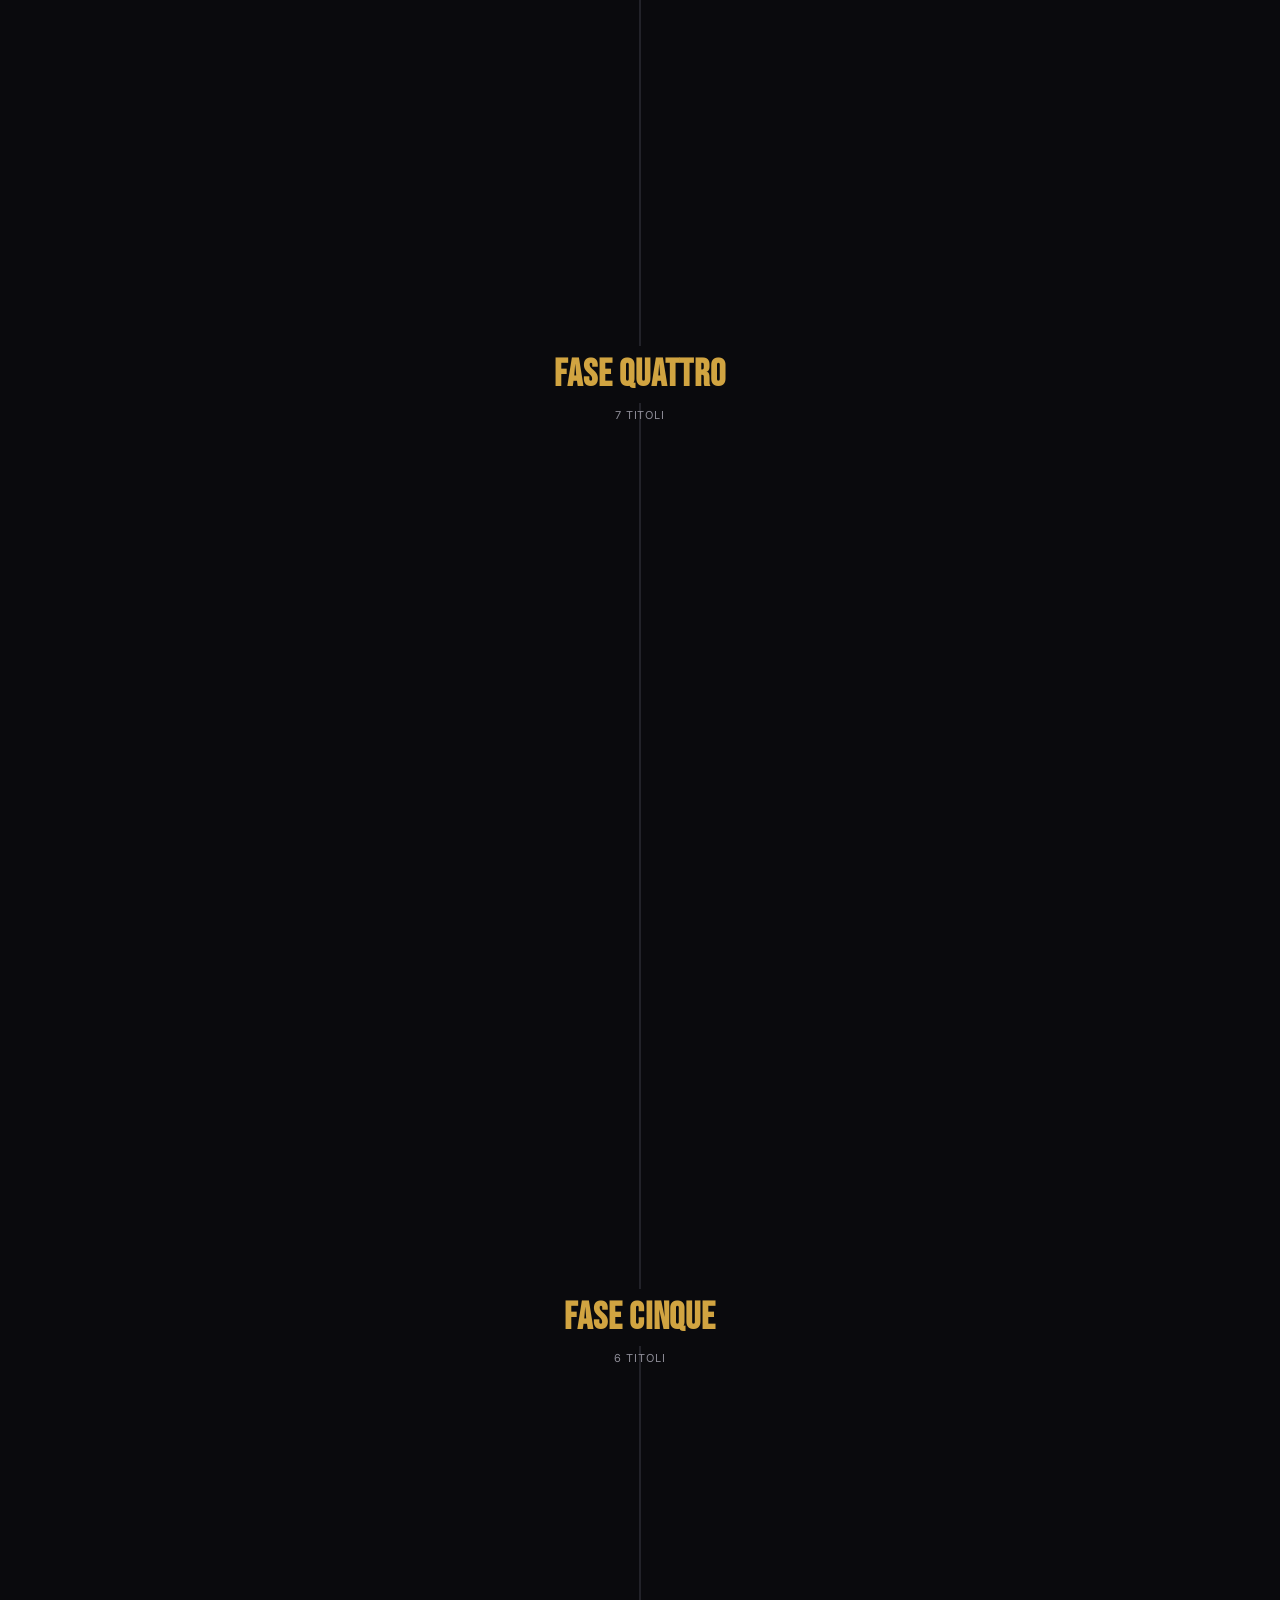
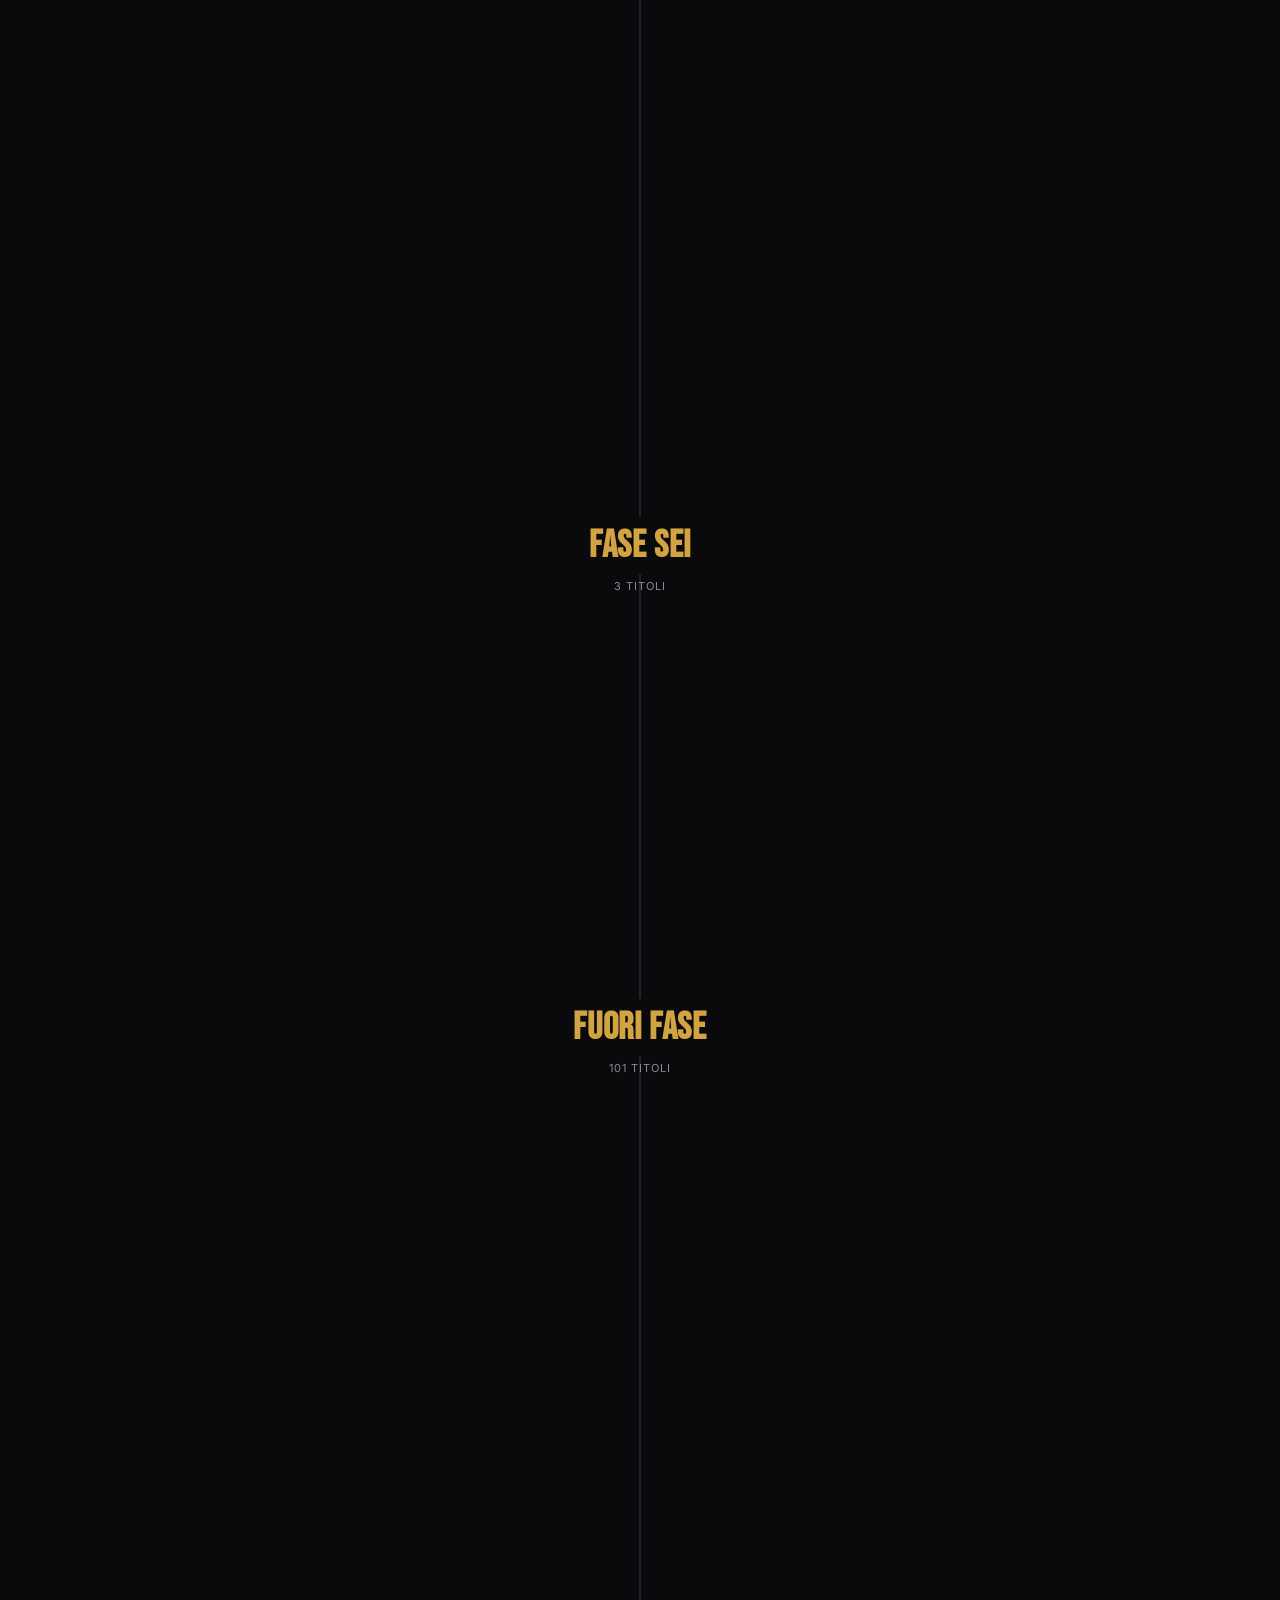
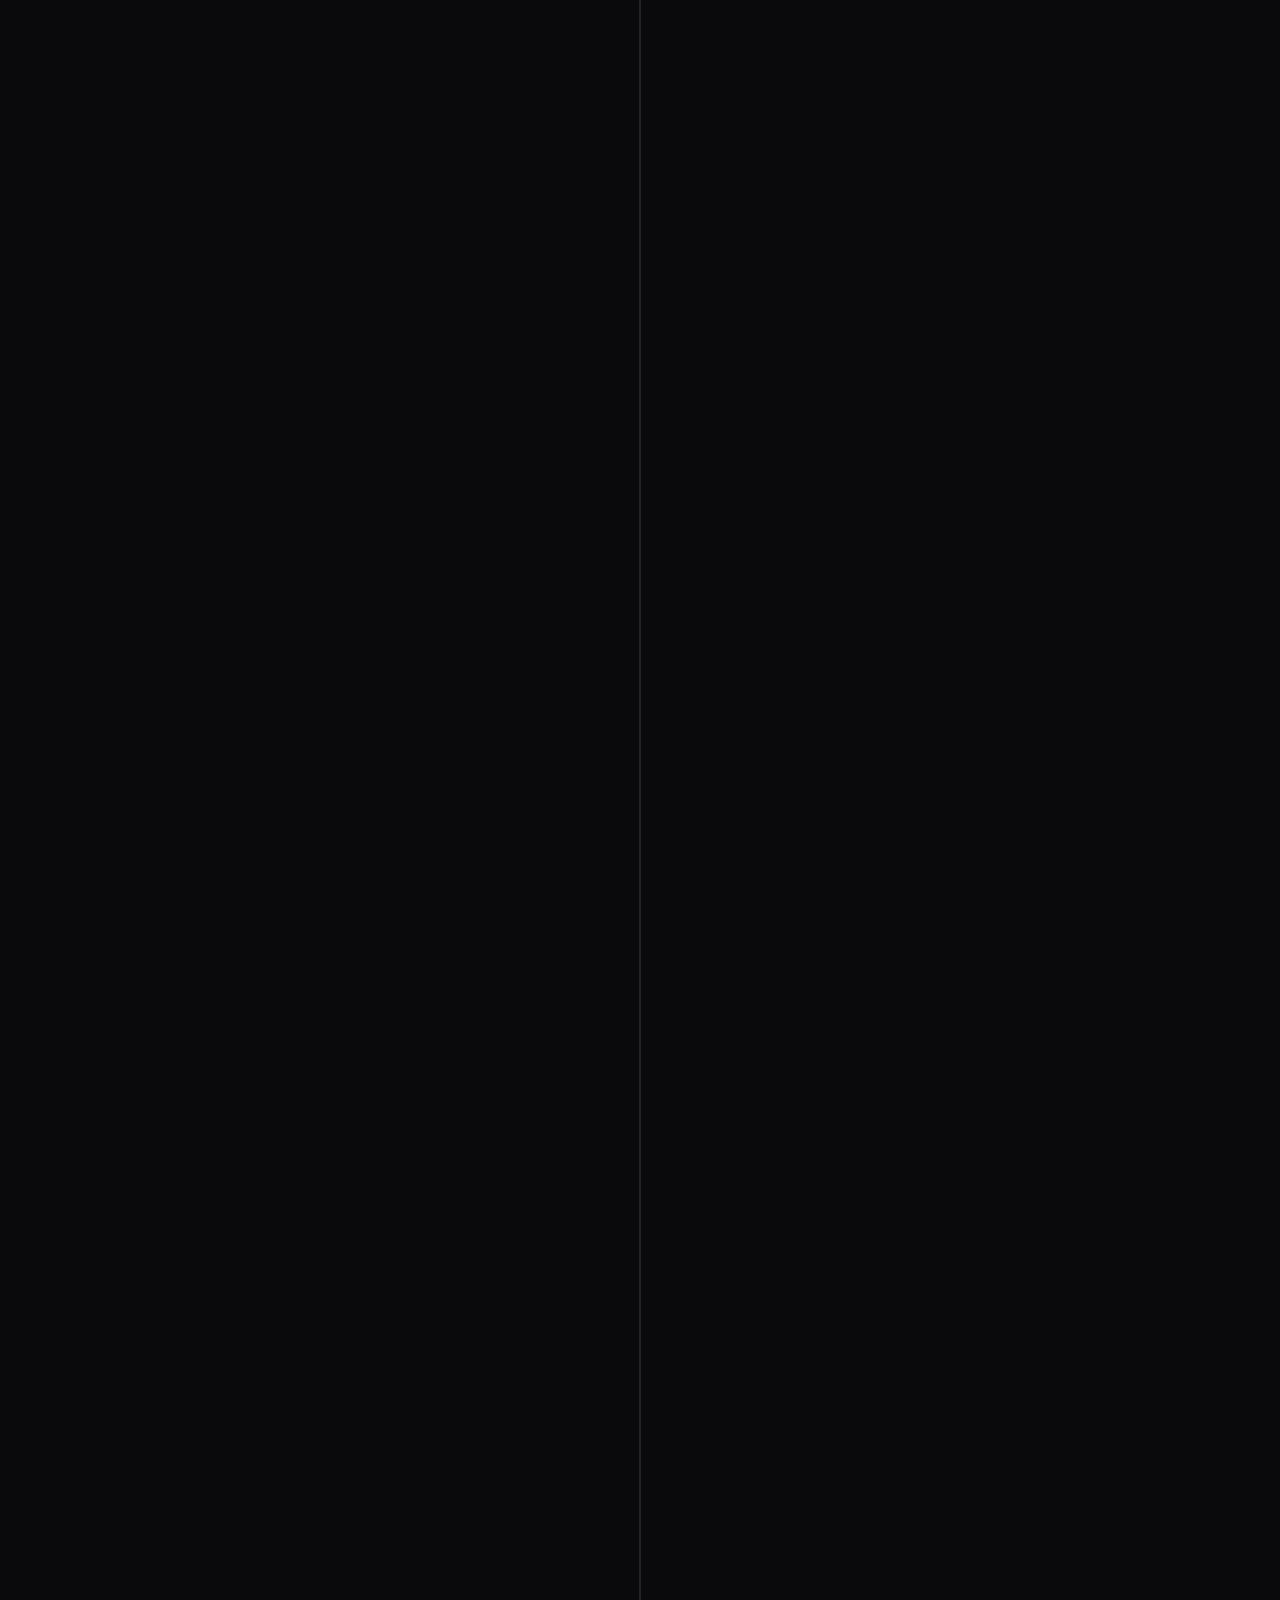
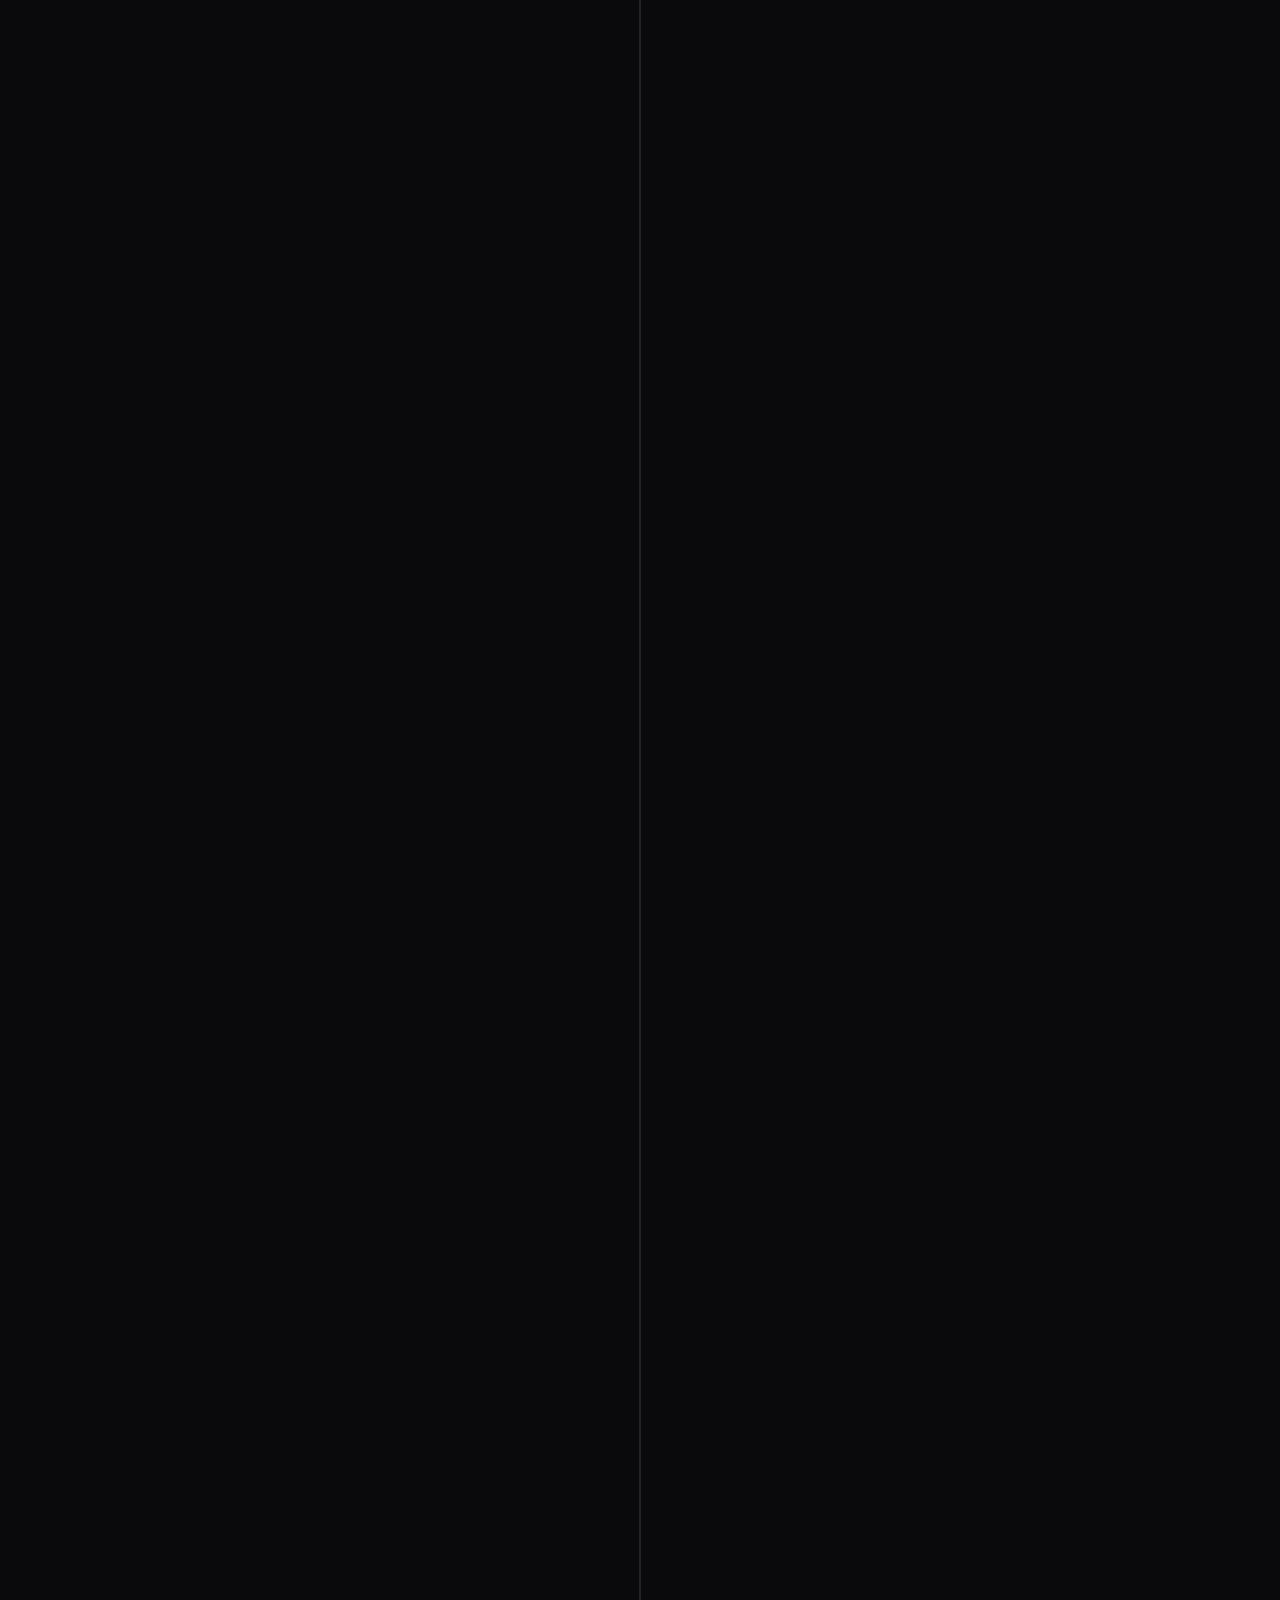
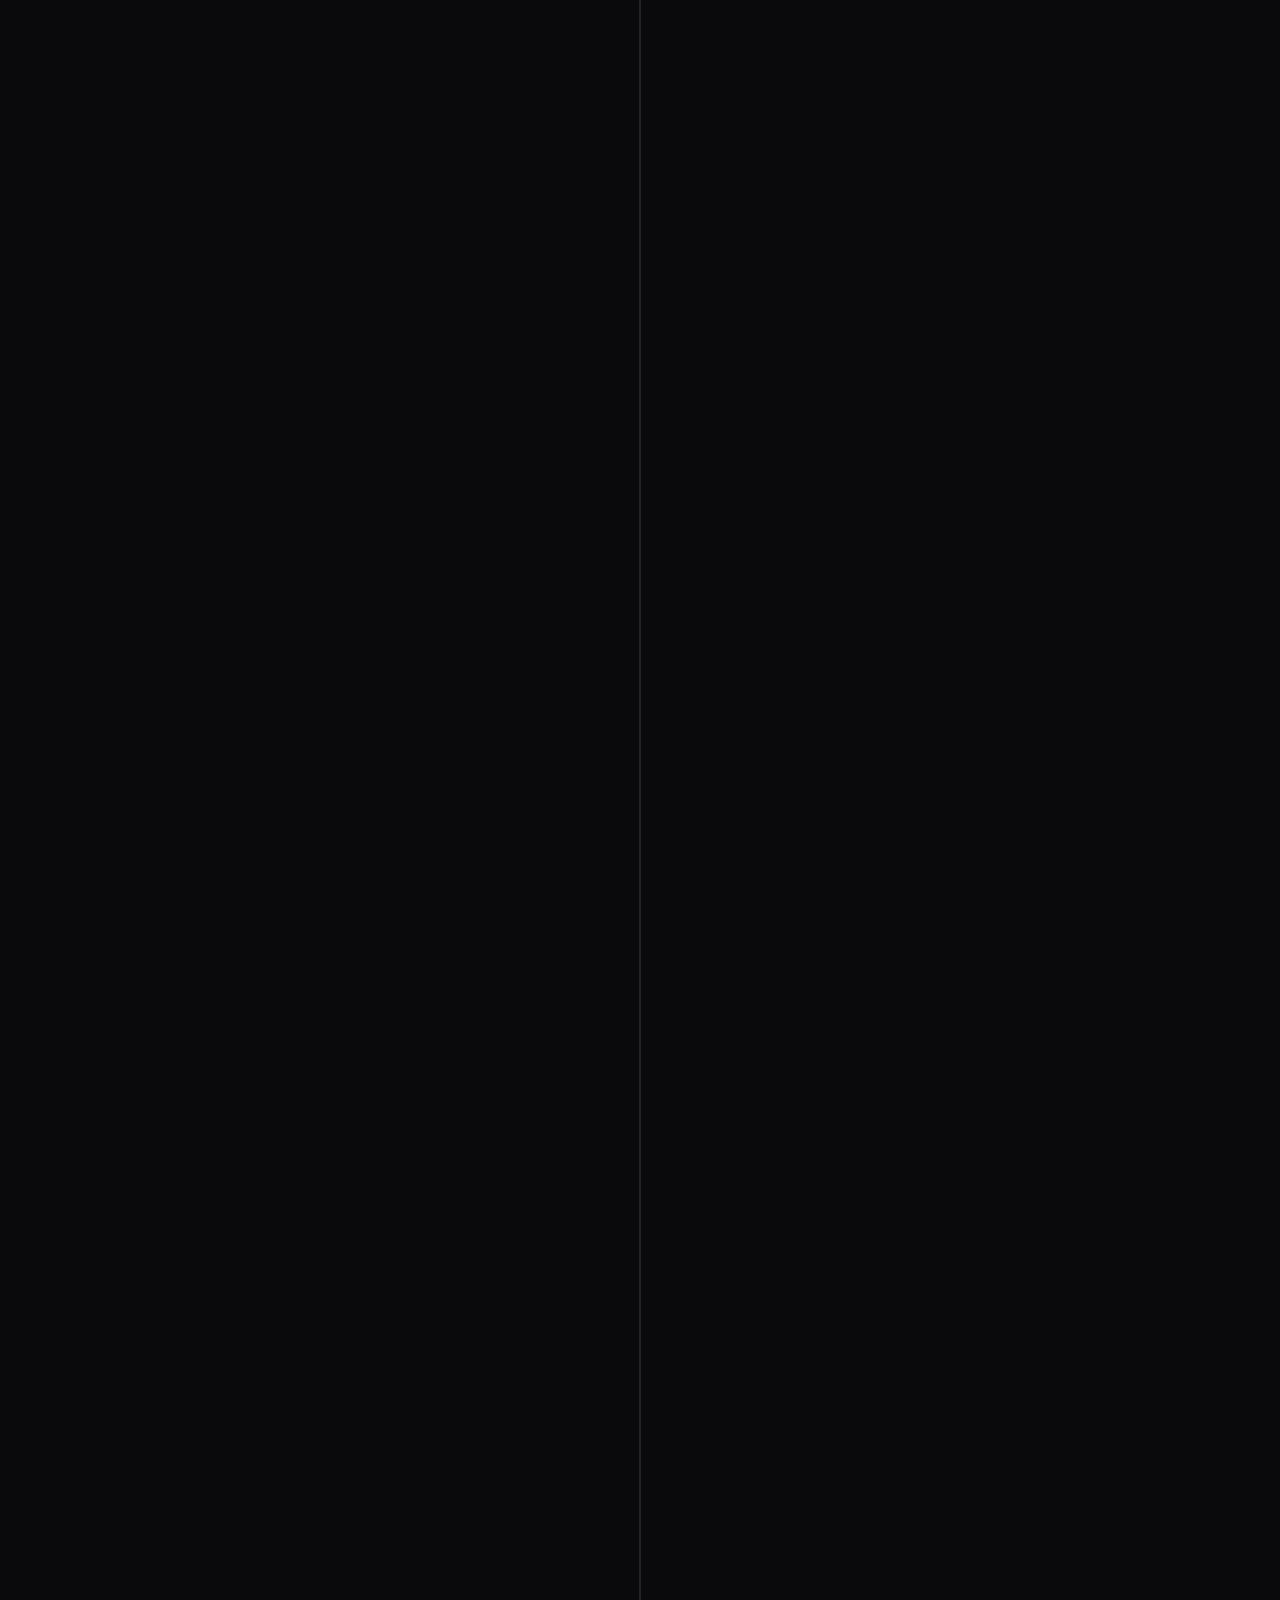
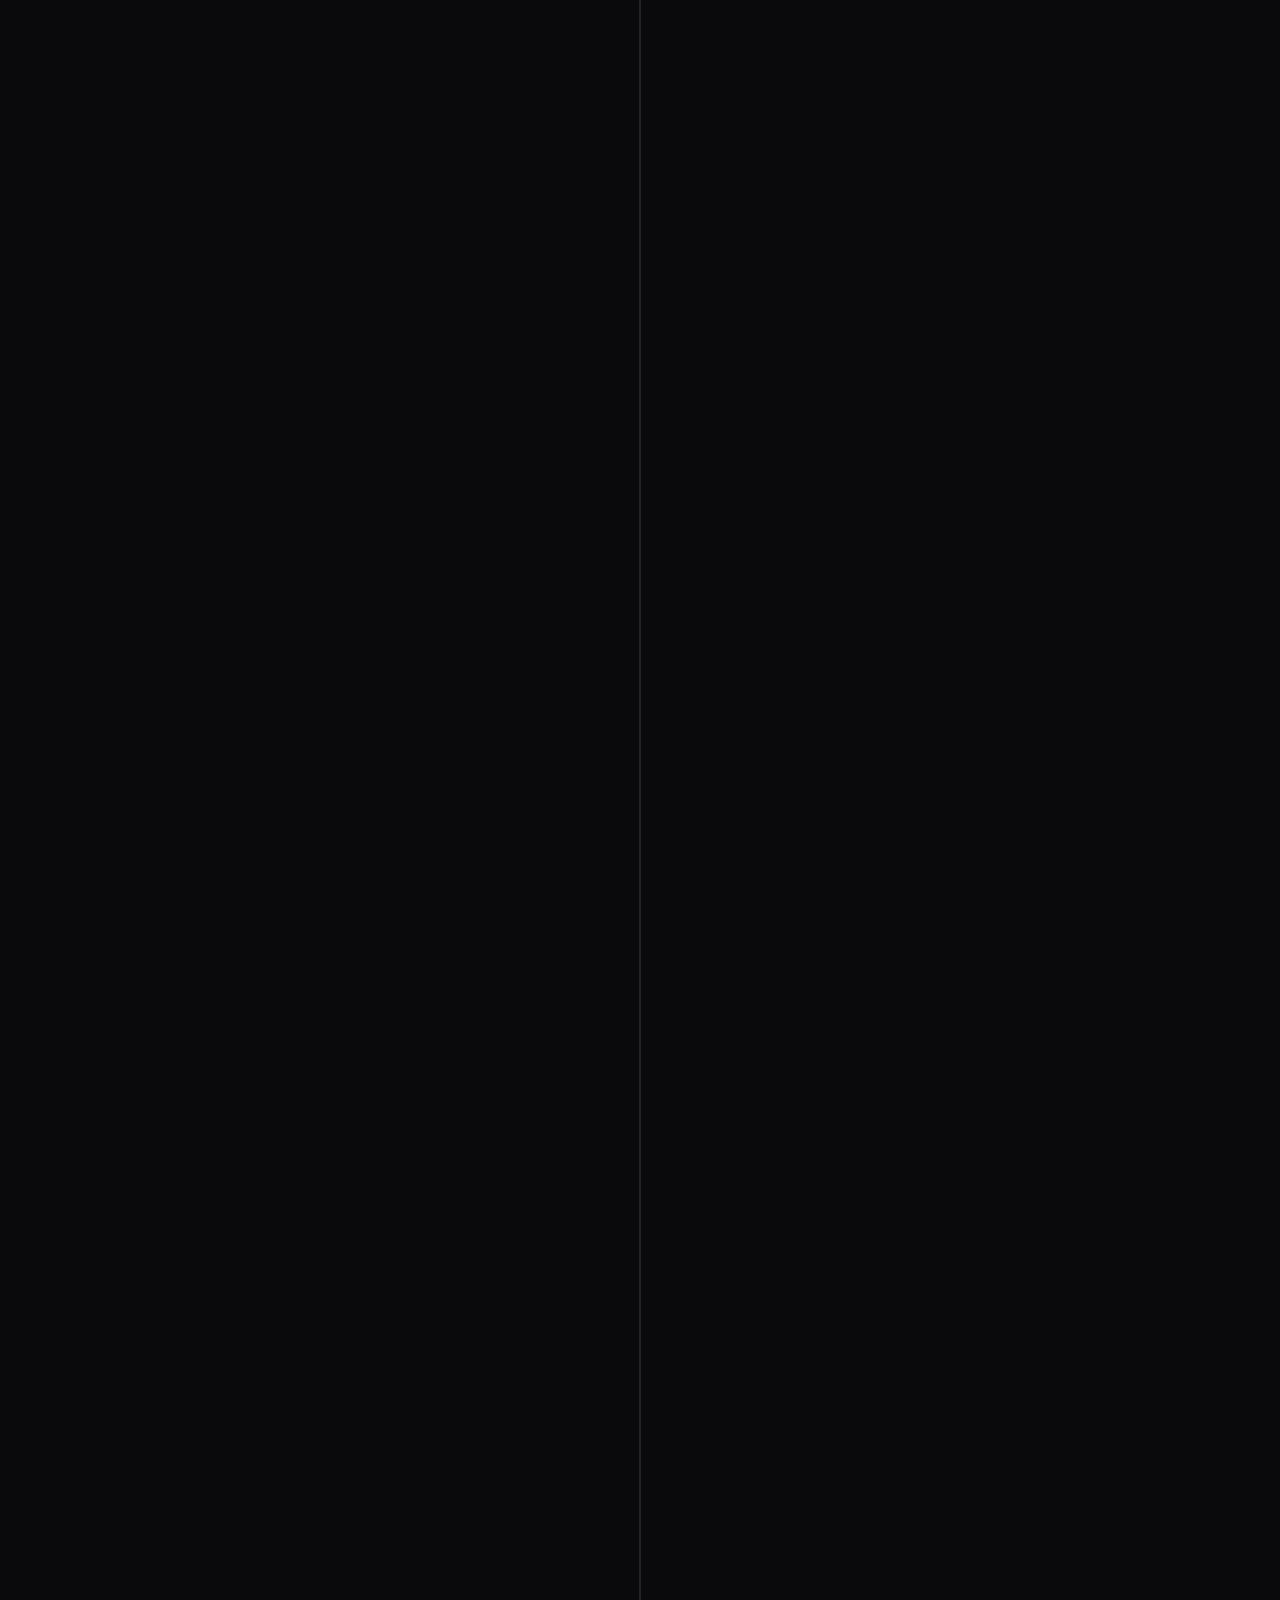
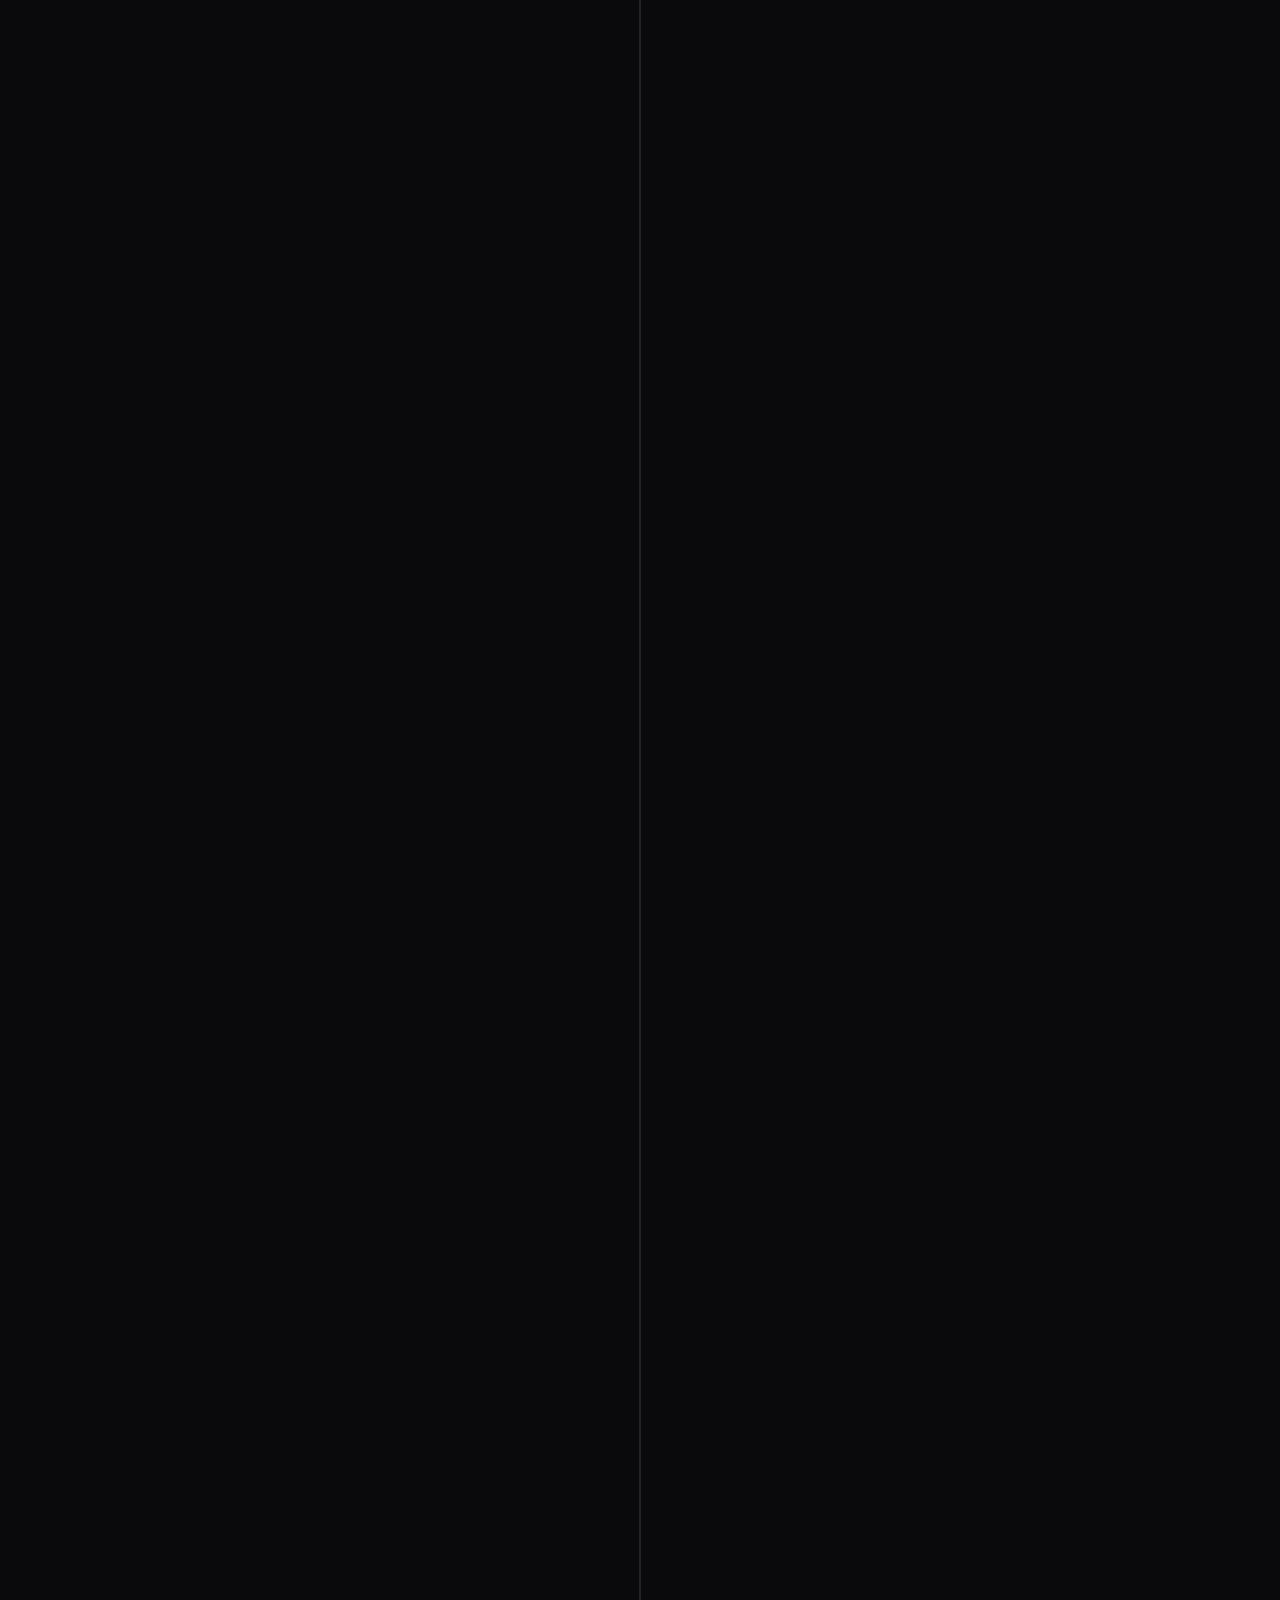
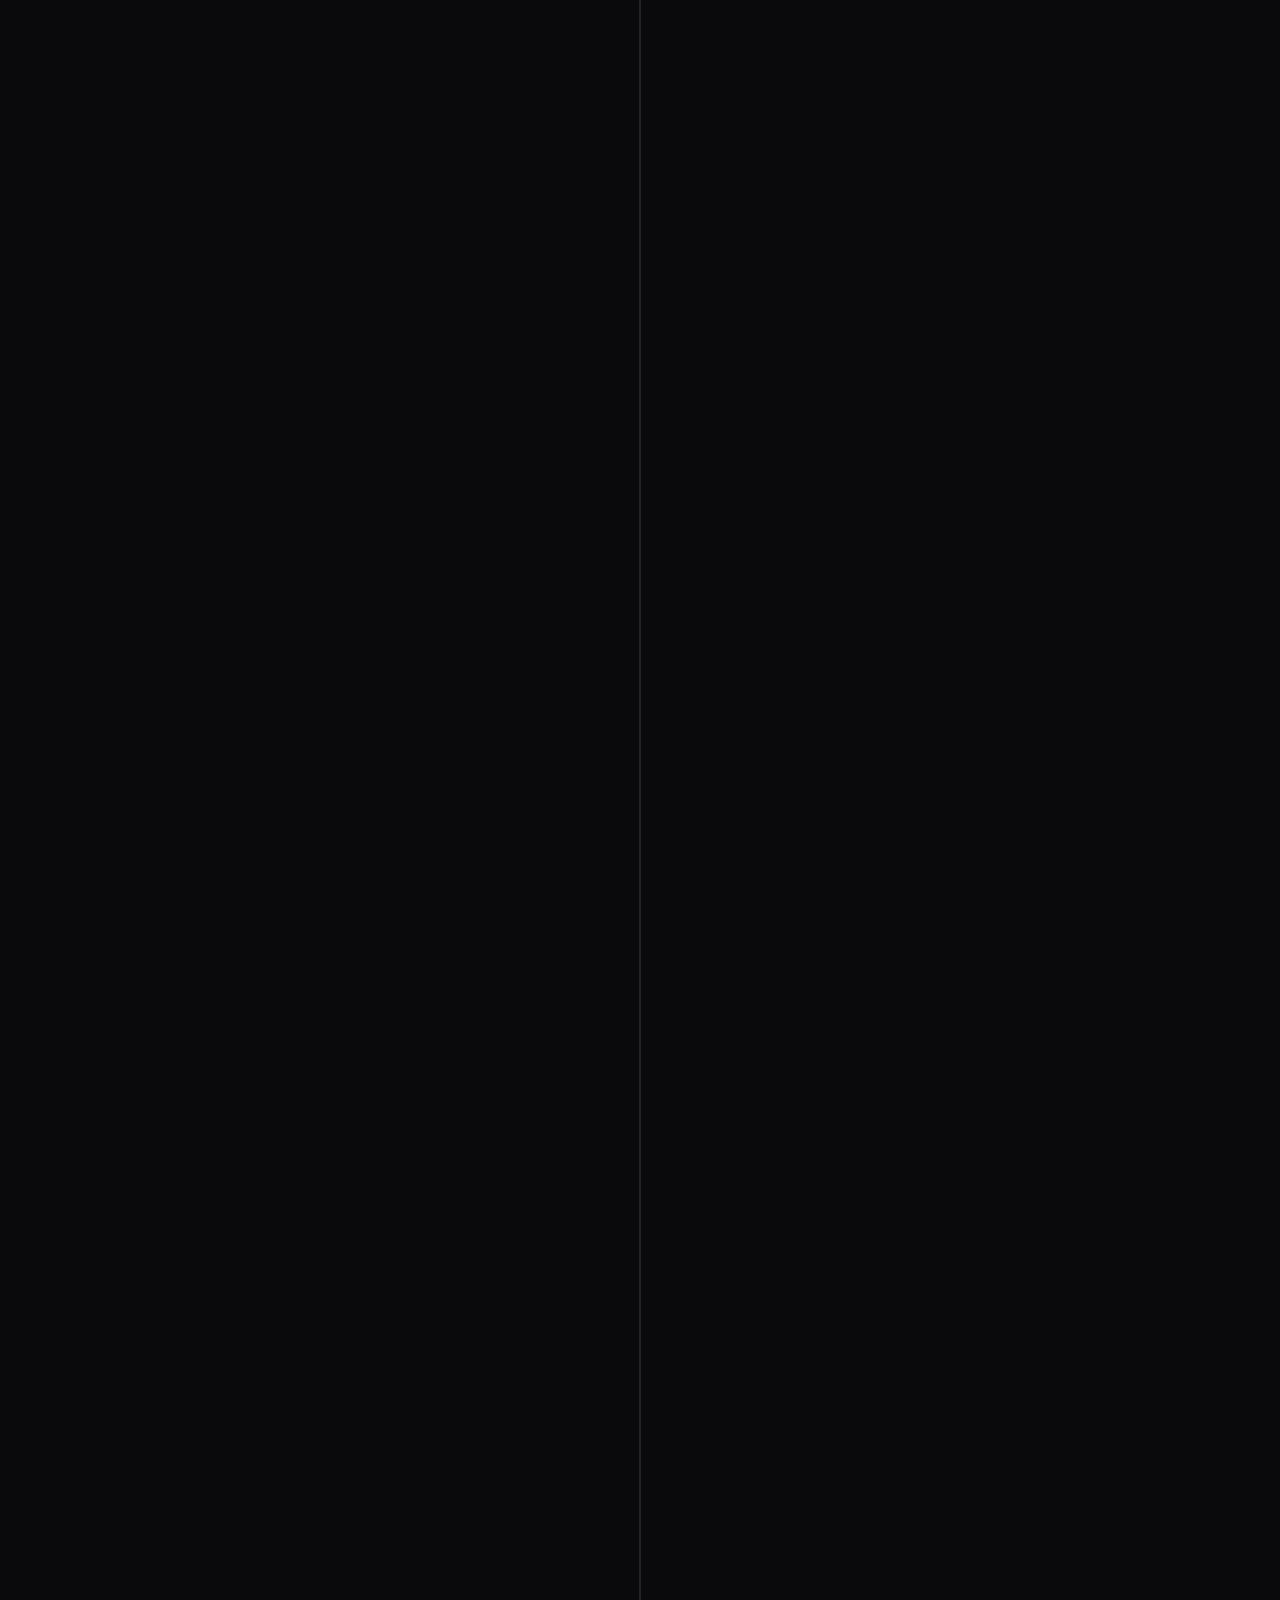
==== commit 1925aea2: "claude 1" ====
--- a/index.html
+++ b/index.html
@@ -4,7 +4,14 @@
 <meta charset="UTF-8">
 <meta name="viewport" content="width=device-width, initial-scale=1.0">
 <title>Ordine Cronologico Marvel — La linea temporale</title>
-<meta name="description" content="Tutti i film e le serie Marvel, ordinabili per continuity narrativa o per data di uscita.">
+<meta name="description" content="Tutti i film e le serie Marvel in un'unica linea temporale: per Fasi ufficiali, per data di uscita o in ordine cronologico narrativo.">
+<meta name="theme-color" content="#0a0a0d">
+<link rel="icon" href="data:image/svg+xml,%3Csvg xmlns='http://www.w3.org/2000/svg' viewBox='0 0 32 32'%3E%3Crect width='32' height='32' fill='%23d0102a'/%3E%3Cpath d='M7 24V8h4l5 9 5-9h4v16h-4v-8l-5 8-5-8v8z' fill='%23fff'/%3E%3C/svg%3E">
+<meta property="og:type" content="website">
+<meta property="og:title" content="Ordine Cronologico Marvel — La linea temporale">
+<meta property="og:description" content="Tutti i film e le serie Marvel in un'unica linea temporale: per Fasi ufficiali, per data di uscita o in ordine cronologico narrativo.">
+<meta property="og:locale" content="it_IT">
+<meta name="twitter:card" content="summary">
 <link rel="preconnect" href="https://fonts.googleapis.com">
 <link rel="preconnect" href="https://fonts.gstatic.com" crossorigin>
 <link href="https://fonts.googleapis.com/css2?family=Bebas+Neue&family=Inter:wght@400;500;600;700;800&display=swap" rel="stylesheet">
@@ -20,7 +27,7 @@
       <span class="brand-mark">MCU//</span>
       <h1>Ordine Cronologico<span class="brand-sub">Marvel Watch Order</span></h1>
     </div>
-    <p class="header-tagline">140 titoli. Due modi di guardarli: come li vive l'universo, o come li ha vissuti il pubblico.</p>
+    <p class="header-tagline"><span id="total-count">140</span> titoli, tre modi di guardarli: la mappa ufficiale delle Fasi, l'ordine in cui li ha visti il pubblico, l'ordine in cui li vive l'universo.</p>
   </div>
 </header>
 
@@ -41,7 +48,7 @@
           </button>
           <button class="mode-btn" data-mode="cronologico" role="tab" aria-selected="false">
             <span class="mode-num">03</span>
-            <span class="mode-label">In-Universe<em>ordine narrativo</em></span>
+            <span class="mode-label">Cronologia<em>ordine degli eventi</em></span>
           </button>
         </div>
 
@@ -50,7 +57,7 @@
           <svg class="chevron" width="10" height="6" viewBox="0 0 10 6" aria-hidden="true"><path d="M1 1l4 4 4-4" stroke="currentColor" stroke-width="1.6" fill="none" stroke-linecap="round" stroke-linejoin="round"/></svg>
         </button>
 
-        <p class="result-count"><span id="result-count">140</span> titoli</p>
+        <p class="result-count" role="status" aria-live="polite"><span id="result-count">140</span> <span id="result-count-label">titoli</span></p>
       </div>
 
       <div id="filters-panel" class="filters">
@@ -84,7 +91,7 @@
   </section>
 
   <section class="timeline-wrap">
-    <div id="timeline" class="timeline" aria-live="polite"></div>
+    <div id="timeline" class="timeline"></div>
     <p id="empty-state" class="empty-state" hidden>Nessun titolo corrisponde ai filtri selezionati. <button id="reset-filters" type="button">Azzera i filtri</button></p>
   </section>
 
--- a/style.css
+++ b/style.css
@@ -2,6 +2,7 @@
    TOKENS
    ============================================================ */
 :root{
+  color-scheme:dark;              /* select, scrollbar e clear-button nativi in tema scuro */
   --bg:            #0a0a0d;
   --bg-raised:     #131318;
   --bg-card:       #17171d;
@@ -11,7 +12,7 @@
 
   --ink:           #efeef0;
   --ink-dim:       #a6a5ad;
-  --ink-faint:     #6b6a73;
+  --ink-faint:     #8b8a94;
 
   --red:           #d0102a;
   --red-dim:       #7a1420;
@@ -23,13 +24,15 @@
   --radius:        2px;
   --container:     1180px;
 
-  --spine-x-desktop: 50%;
+  --bp-mobile:     859.98px;      /* documentativo: le media query non accettano var() */
 }
 
 *,*::before,*::after{ box-sizing:border-box; }
 html{ scroll-behavior:smooth; }
 body{
   margin:0;
+  -webkit-text-size-adjust:100%;
+  text-size-adjust:100%;
   background:var(--bg);
   color:var(--ink);
   font-family:var(--font-body);
@@ -125,7 +128,8 @@
   background:var(--bg-raised);
   border:1px solid var(--line-strong);
   color:var(--ink-dim);
-  padding:8px 14px;
+  padding:11px 16px;
+  min-height:44px;
   border-radius:var(--radius);
   font-size:12.5px; font-weight:600;
   letter-spacing:0.03em;
@@ -157,7 +161,6 @@
   border-right:1px solid var(--line-strong);
 }
 .mode-btn:last-child{ border-right:none; }
-.mode-btn:hover{ color:var(--ink); background:var(--bg-raised); }
 .mode-btn.is-active{ background:var(--red); color:#fff; }
 .mode-num{
   font-family:var(--font-display);
@@ -177,10 +180,15 @@
   background:var(--bg-raised);
   border:1px solid var(--line);
   color:var(--ink);
-  padding:8px 10px;
-  font-size:13.5px;
+  padding:11px 12px;
+  font-size:16px;
+  min-height:44px;
   border-radius:var(--radius);
   min-width:150px;
+}
+@media (min-width:860px){
+  .filter-group input[type="search"],
+  .filter-group select{ font-size:13.5px; padding:8px 10px; min-height:0; }
 }
 .filter-group input[type="search"]:focus,
 .filter-group select:focus{ border-color:var(--gold); }
@@ -190,7 +198,8 @@
   text-transform:none; letter-spacing:normal; font-size:13px; color:var(--ink-dim);
   cursor:pointer;
 }
-.filter-checkbox input{ accent-color:var(--red); width:15px; height:15px; }
+.filter-checkbox input{ accent-color:var(--red); width:20px; height:20px; }
+.filter-checkbox label{ min-height:44px; }
 
 .result-count{
   margin:0 0 0 auto;
@@ -202,26 +211,66 @@
 .result-count span{ color:var(--gold); }
 
 /* mobile: filters are collapsed behind a toggle so the bar doesn't eat the screen */
-@media (max-width:859px){
+@media (max-width:859.98px){
+  .controls-inner{ padding:10px 16px; }
   .filters-toggle{ display:inline-flex; order:2; }
   .result-count{ order:3; margin-left:0; font-size:13px; }
   .mode-switch{ order:1; }
 
+  /* i tre tab non entravano in larghezza: overflow:hidden li tagliava in silenzio
+     (un flex item con overflow != visible ha min-width:auto = 0). */
+  .mode-switch{
+    width:100%;
+    display:grid;
+    grid-template-columns:repeat(3, 1fr);
+    overflow:visible;
+  }
+  .mode-btn{
+    flex-direction:column;
+    align-items:flex-start;
+    justify-content:center;
+    gap:2px;
+    padding:9px 10px;
+    min-height:52px;
+    min-width:0;
+    text-align:left;
+  }
+  .mode-label{ font-size:12.5px; line-height:1.15; }
+  .mode-label em{ font-size:10px; line-height:1.2; }
+
+  /* due colonne + tetto in vh: aperta, la barra sticky arrivava al 50% dello schermo */
   .filters{
+    display:grid;
+    grid-template-columns:1fr 1fr;
+    align-items:end;
+    gap:10px 12px;
     max-height:0;
     overflow:hidden;
     opacity:0;
     margin-top:0;
-    transition:max-height 0.25s ease, opacity 0.2s ease, margin-top 0.25s ease;
+    visibility:hidden;   /* altrimenti i campi restano nel tab order da chiusi */
+    transition:max-height 0.25s ease, opacity 0.2s ease, margin-top 0.25s ease,
+               visibility 0s linear 0.25s;
   }
   .filters.is-open{
-    max-height:420px;
+    max-height:min(420px, 42vh);
+    overflow-y:auto;
+    overscroll-behavior:contain;
     opacity:1;
-    margin-top:16px;
+    margin-top:12px;
+    visibility:visible;
+    transition:max-height 0.25s ease, opacity 0.2s ease, margin-top 0.25s ease, visibility 0s;
   }
   .filters .filter-group{ min-width:0; width:100%; }
+  .filters .filter-group:first-child,
+  .filters .filter-checkbox{ grid-column:1 / -1; }
   .filters .filter-group input[type="search"],
   .filters .filter-group select{ width:100%; }
+}
+
+@media (max-width:400px){
+  .mode-label em{ display:none; }   /* il numero 01/02/03 basta a distinguerli */
+  .mode-btn{ min-height:44px; }
 }
 
 /* ============================================================
@@ -285,7 +334,12 @@
   opacity:0;
   transform:translateY(10px);
   animation:rise 0.4s ease forwards;
-}
+  scroll-margin-top:170px;          /* la barra sticky copriva il bersaglio dei salti */
+  content-visibility:auto;
+  contain-intrinsic-size:auto 150px;
+}
+/* render da ricerca/filtri: niente fade-in, altrimenti la lista lampeggia a ogni tasto */
+.timeline.no-anim .tl-item{ animation:none; opacity:1; transform:none; }
 @keyframes rise{ to{ opacity:1; transform:none; } }
 
 .tl-dot{
@@ -307,12 +361,13 @@
     padding-right:36px;
   }
   .tl-item .tl-dot{ left:auto; right:-40px; transform:translateX(50%); top:24px; }
-  .tl-item:nth-child(even){
+  .tl-item:nth-of-type(even){
     margin-left:calc(50% + 40px);
     padding-right:0;
     padding-left:36px;
   }
-  .tl-item:nth-child(even) .tl-dot{ right:auto; left:-40px; transform:translateX(-50%); }
+  .tl-item:nth-of-type(even) .tl-dot{ right:auto; left:-40px; transform:translateX(-50%); }
+  .tl-item{ scroll-margin-top:110px; }
 }
 
 .card{
@@ -322,7 +377,6 @@
   padding:16px 18px;
   transition:background 0.15s ease, border-color 0.15s ease, transform 0.15s ease;
 }
-.card:hover{ background:var(--bg-card-hover); border-color:var(--line-strong); transform:translateY(-1px); }
 
 .card-top{
   display:flex; align-items:flex-start; gap:12px;
@@ -332,7 +386,7 @@
   font-family:var(--font-display);
   font-size:22px;
   color:var(--ink-faint);
-  min-width:2.4ch;
+  min-width:34px;   /* 3 cifre zero-padded; in ch il font-swap causava layout shift */
   line-height:1.15;
 }
 .card-title-wrap{ flex:1; min-width:0; }
@@ -375,6 +429,7 @@
 }
 .badge-date{
   margin-left:auto;
+  margin-left:auto;
   font-family:var(--font-body);
   font-size:12px;
   color:var(--ink-faint);
@@ -395,17 +450,20 @@
   margin-right:2px;
 }
 .season-chip{
+  position:relative;
   font-family:var(--font-body);
-  font-size:11.5px; font-weight:600;
+  font-size:12px; font-weight:600;
   border:1px solid var(--line-strong);
   background:transparent;
   color:var(--ink-dim);
   border-radius:100px;
-  padding:3px 10px;
+  padding:8px 12px;
+  min-height:36px;
   cursor:pointer;
   transition:background 0.15s ease, color 0.15s ease, border-color 0.15s ease;
 }
-.season-chip:hover:not(:disabled){ background:var(--red-dim); border-color:var(--red); color:#fff; }
+/* area di tap piena senza ingrassare il pill visivo */
+.season-chip::after{ content:""; position:absolute; inset:-6px -2px; }
 .season-chip.is-current{
   background:var(--gold); border-color:var(--gold); color:#1a1408; cursor:default;
 }
@@ -428,7 +486,12 @@
   background:rgba(6,6,8,0.72);
   backdrop-filter:blur(3px);
   display:flex; align-items:center; justify-content:center;
-  padding:20px;
+  padding:
+    max(20px, env(safe-area-inset-top))
+    max(16px, env(safe-area-inset-right))
+    max(20px, env(safe-area-inset-bottom))
+    max(16px, env(safe-area-inset-left));
+  overscroll-behavior:contain;
   animation:overlay-in 0.15s ease;
 }
 .modal-overlay[hidden]{ display:none; }
@@ -437,20 +500,37 @@
 .modal{
   position:relative;
   width:100%; max-width:560px;
-  max-height:85vh;
+  max-height:85dvh;                 /* dvh segue la barra URL di Safari */
   overflow-y:auto;
+  overscroll-behavior-y:contain;    /* niente scroll che prosegue sulla timeline dietro */
+  -webkit-overflow-scrolling:touch;
   background:var(--bg-card);
   border:1px solid var(--line-strong);
   border-radius:4px;
   padding:32px 28px 28px;
   animation:modal-in 0.2s ease;
 }
-.modal:focus{ outline:none; }
+@supports not (height:1dvh){ .modal{ max-height:85vh; } }
+.modal:focus{ outline:none; }   /* il focus e' programmatico su tabindex="-1" */
+
+/* con la scheda aperta la pagina dietro non deve scorrere */
+body.modal-open{ overflow:hidden; }
+
+/* su schermi bassi la scheda diventa un pannello ancorato in basso */
+@media (max-width:600px){
+  .modal-overlay{ align-items:flex-end; padding-left:0; padding-right:0; padding-bottom:0; }
+  .modal{
+    max-width:none;
+    max-height:88dvh;
+    border-radius:8px 8px 0 0;
+    padding:26px 20px calc(24px + env(safe-area-inset-bottom));
+  }
+}
 @keyframes modal-in{ from{ opacity:0; transform:translateY(8px) scale(0.98); } to{ opacity:1; transform:none; } }
 
 .modal-close{
-  position:absolute; top:14px; right:14px;
-  width:32px; height:32px;
+  position:absolute; top:10px; right:10px;
+  width:44px; height:44px;
   display:flex; align-items:center; justify-content:center;
   background:transparent;
   border:1px solid var(--line-strong);
@@ -458,11 +538,10 @@
   color:var(--ink-dim);
   cursor:pointer;
 }
-.modal-close:hover{ color:var(--ink); border-color:var(--gold); }
 
 .modal-search{
-  position:absolute; top:14px; right:56px;
-  width:32px; height:32px;
+  position:absolute; top:10px; right:58px;
+  width:44px; height:44px;
   display:flex; align-items:center; justify-content:center;
   background:transparent;
   border:1px solid var(--line-strong);
@@ -471,12 +550,13 @@
   cursor:pointer;
   text-decoration:none;
 }
-.modal-search:hover{ color:#fff; border-color:var(--red); background:var(--red-dim); }
 
 .modal-eyebrow{
   font-size:11px; text-transform:uppercase; letter-spacing:0.09em;
   color:var(--ink-faint);
   margin:0 0 6px;
+  padding-right:112px;   /* due bottoni da 44px piu' i margini */
+  min-height:34px;
 }
 .modal-eyebrow strong{ color:var(--gold); }
 
@@ -486,7 +566,7 @@
   font-size:clamp(28px, 5vw, 38px);
   line-height:1.05;
   margin:0 0 14px;
-  padding-right:20px;
+  overflow-wrap:anywhere;
 }
 
 .modal-meta{
@@ -536,7 +616,6 @@
   font-size:13px;
   font-weight:600;
 }
-.empty-state button:hover{ background:#e51530; }
 
 /* ============================================================
    FOOTER
@@ -550,3 +629,85 @@
   max-width:60ch; margin:0 auto;
   color:var(--ink-faint); font-size:12px; line-height:1.6;
 }
+
+
+/* ============================================================
+   PUNTATORE E TOUCH
+   ============================================================ */
+/* :hover solo dove esiste davvero un puntatore: su touch restava appiccicato dopo il tap */
+@media (hover:hover) and (pointer:fine){
+  .mode-btn:hover{ color:var(--ink); background:var(--bg-raised); }
+  .card:hover{ background:var(--bg-card-hover); border-color:var(--line-strong); transform:translateY(-1px); }
+  .season-chip:hover:not(:disabled){ background:var(--red-dim); border-color:var(--red); color:#fff; }
+  .modal-close:hover{ color:var(--ink); border-color:var(--gold); }
+  .modal-search:hover{ color:#fff; border-color:var(--red); background:var(--red-dim); }
+  .empty-state button:hover{ background:#e51530; }
+}
+.card, .season-chip, .mode-btn, .filters-toggle, .modal-close, .modal-search{
+  -webkit-tap-highlight-color:transparent;
+}
+.card:active{ background:var(--bg-card-hover); }   /* feedback esplicito al posto di :hover */
+
+/* ============================================================
+   TIMELINE SU SCHERMI STRETTI
+   ============================================================ */
+@media (max-width:859.98px){
+  /* 24px di padding + 56px di indent lasciavano alla card 256px su 360px di schermo */
+  .timeline-wrap{ padding:32px 16px 72px; }
+  .timeline::before{ left:7px; }
+  .tl-item{ padding-left:28px; margin-bottom:16px; }
+  .tl-item .tl-dot{ left:7px; top:20px; }
+  .era-divider{ padding-left:28px; margin:36px 0 20px; }
+  .era-divider h2{ padding:0; }
+  .card{ padding:14px 14px; }
+  .card-seasons{ gap:10px; }
+  .badge-date{ margin-left:0; width:100%; }
+
+  /* niente animazione di entrata: costa e su 360px non aggiunge nulla */
+  .tl-item{ opacity:1; transform:none; animation:none; }
+
+  /* blur su una barra sticky ricalcolato a ogni frame di scroll: opaco rende uguale a costo zero */
+  .controls{ backdrop-filter:none; background:var(--bg); }
+  .noise-overlay{ display:none; }
+}
+
+/* ============================================================
+   TIPOGRAFIA FLUIDA
+   ============================================================ */
+.card-title, .modal h2, .era-divider h2{ overflow-wrap:anywhere; }
+.card-title{ text-wrap:balance; }
+/* sotto i 500px il clamp precedente era sempre bloccato sul minimo: la parte fluida era inerte */
+.brand h1{ font-size:clamp(34px, 11vw, 84px); }
+
+/* ============================================================
+   TOAST
+   ============================================================ */
+/* avvisa quando un salto a una stagione azzera i filtri: prima succedeva in silenzio */
+.toast{
+  position:fixed;
+  left:50%;
+  bottom:calc(20px + env(safe-area-inset-bottom));
+  transform:translate(-50%, 16px);
+  z-index:60;
+  margin:0;
+  max-width:min(420px, calc(100vw - 32px));
+  padding:11px 18px;
+  background:var(--bg-raised);
+  border:1px solid var(--gold);
+  border-radius:var(--radius);
+  color:var(--ink);
+  font-size:13px;
+  text-align:center;
+  box-shadow:0 8px 30px rgba(0,0,0,0.5);
+  opacity:0;
+  pointer-events:none;
+  transition:opacity 0.2s ease, transform 0.2s ease;
+}
+.toast.is-visible{ opacity:1; transform:translate(-50%, 0); }
+
+/* ============================================================
+   FOCUS SU SCHERMI STRETTI
+   ============================================================ */
+@media (max-width:859.98px){
+  .empty-state button{ padding:12px 20px; min-height:44px; }
+}
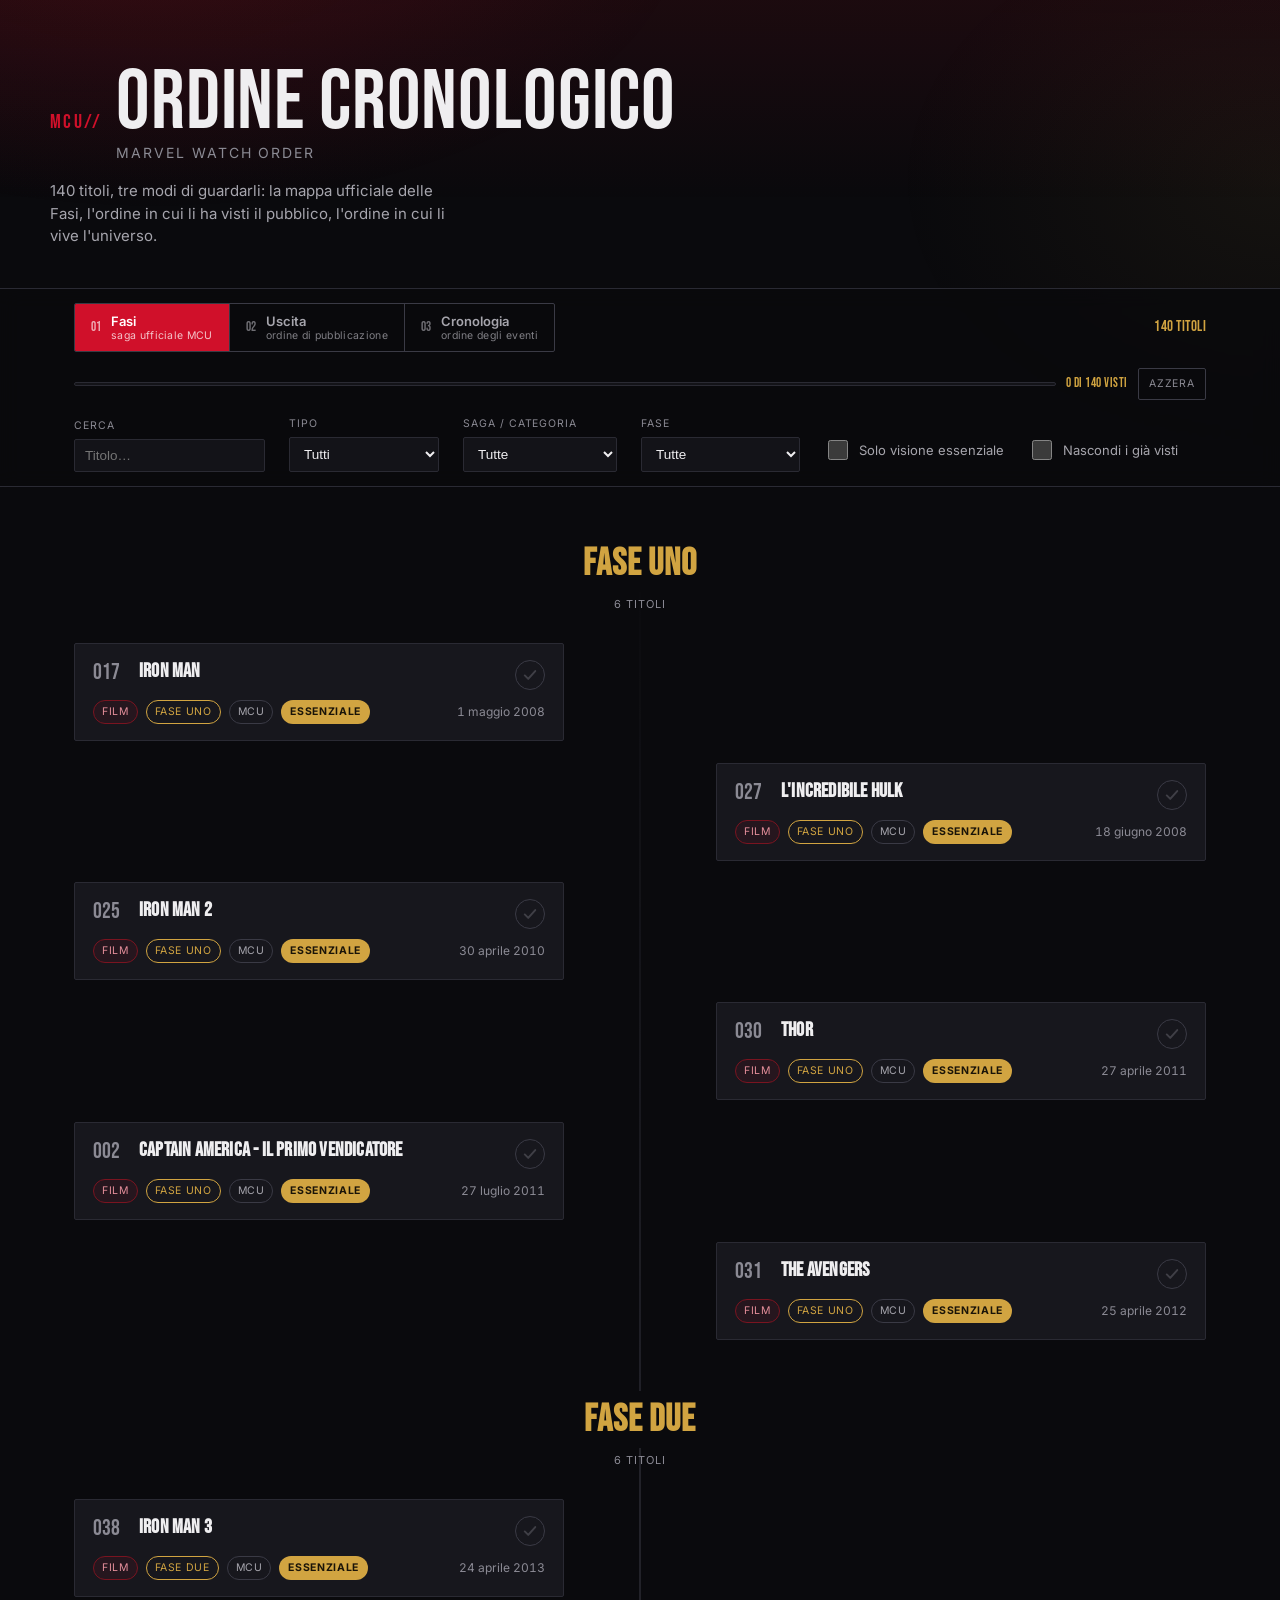
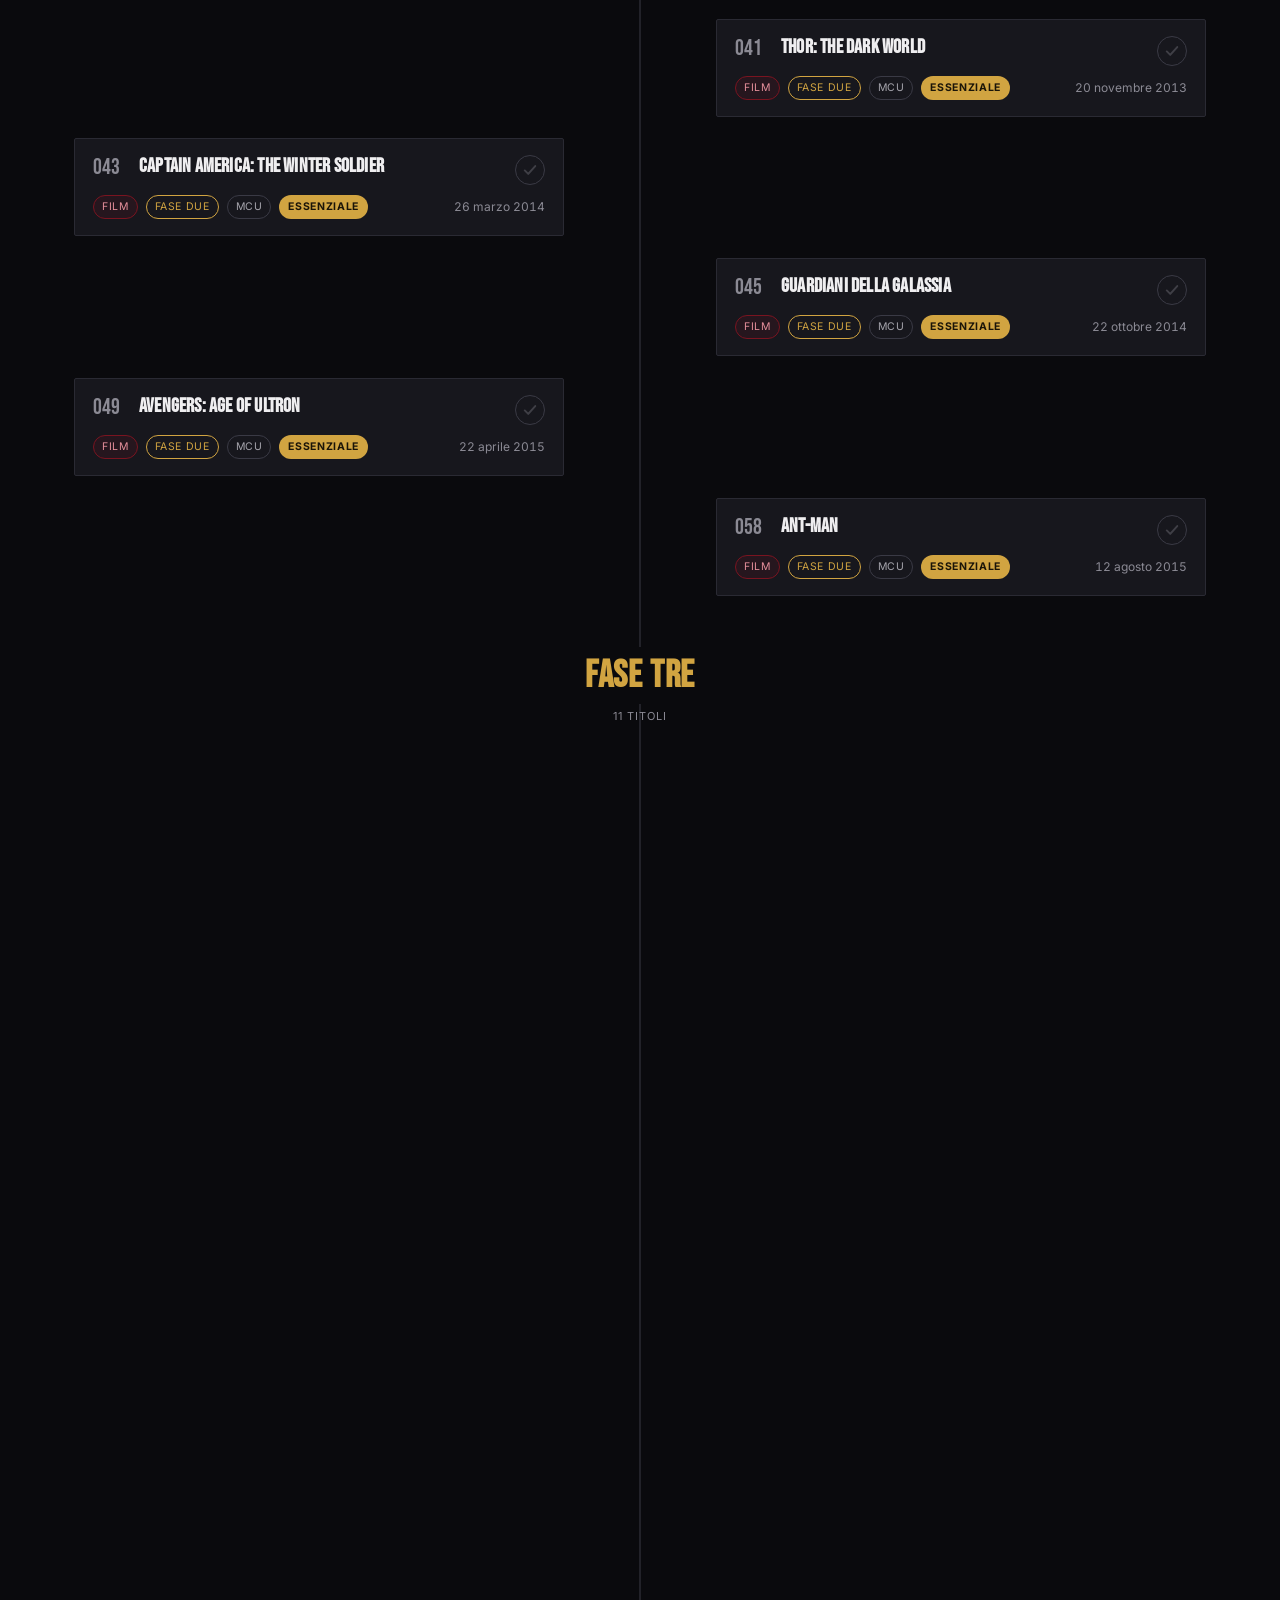
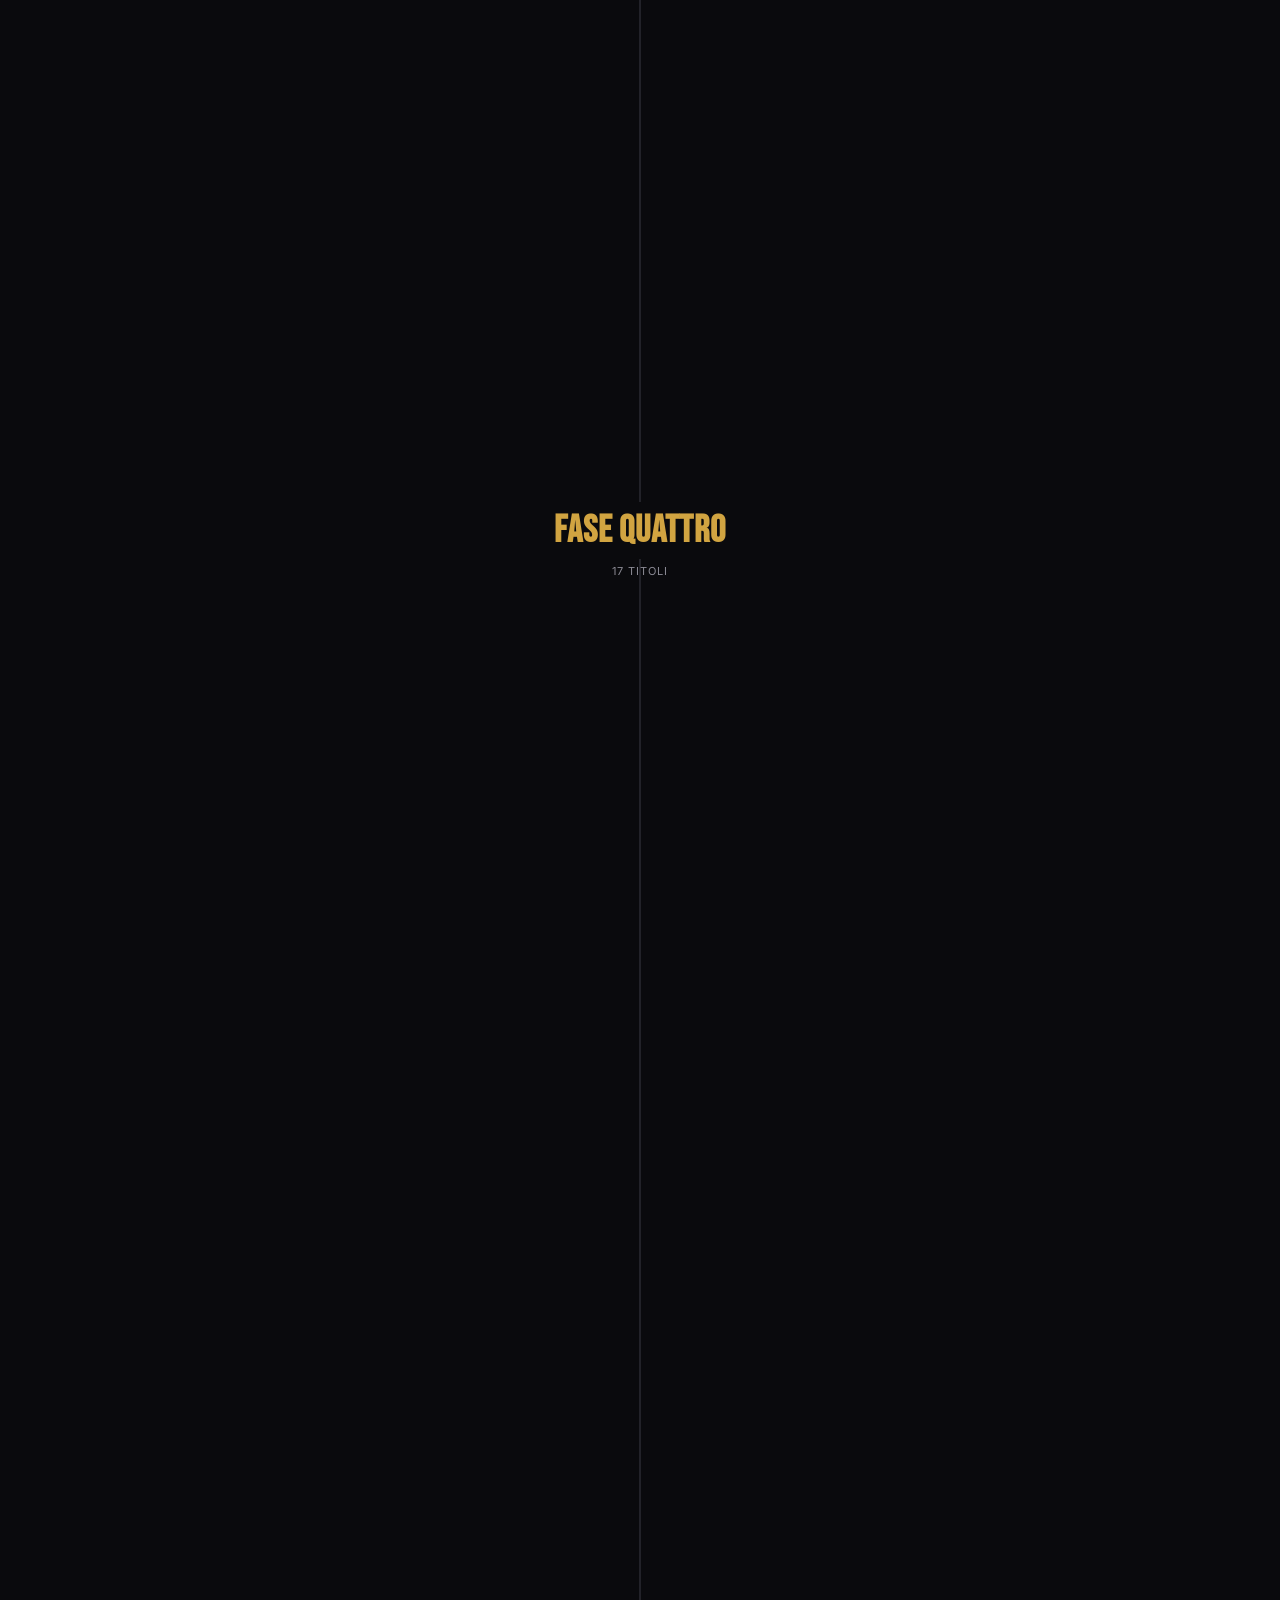
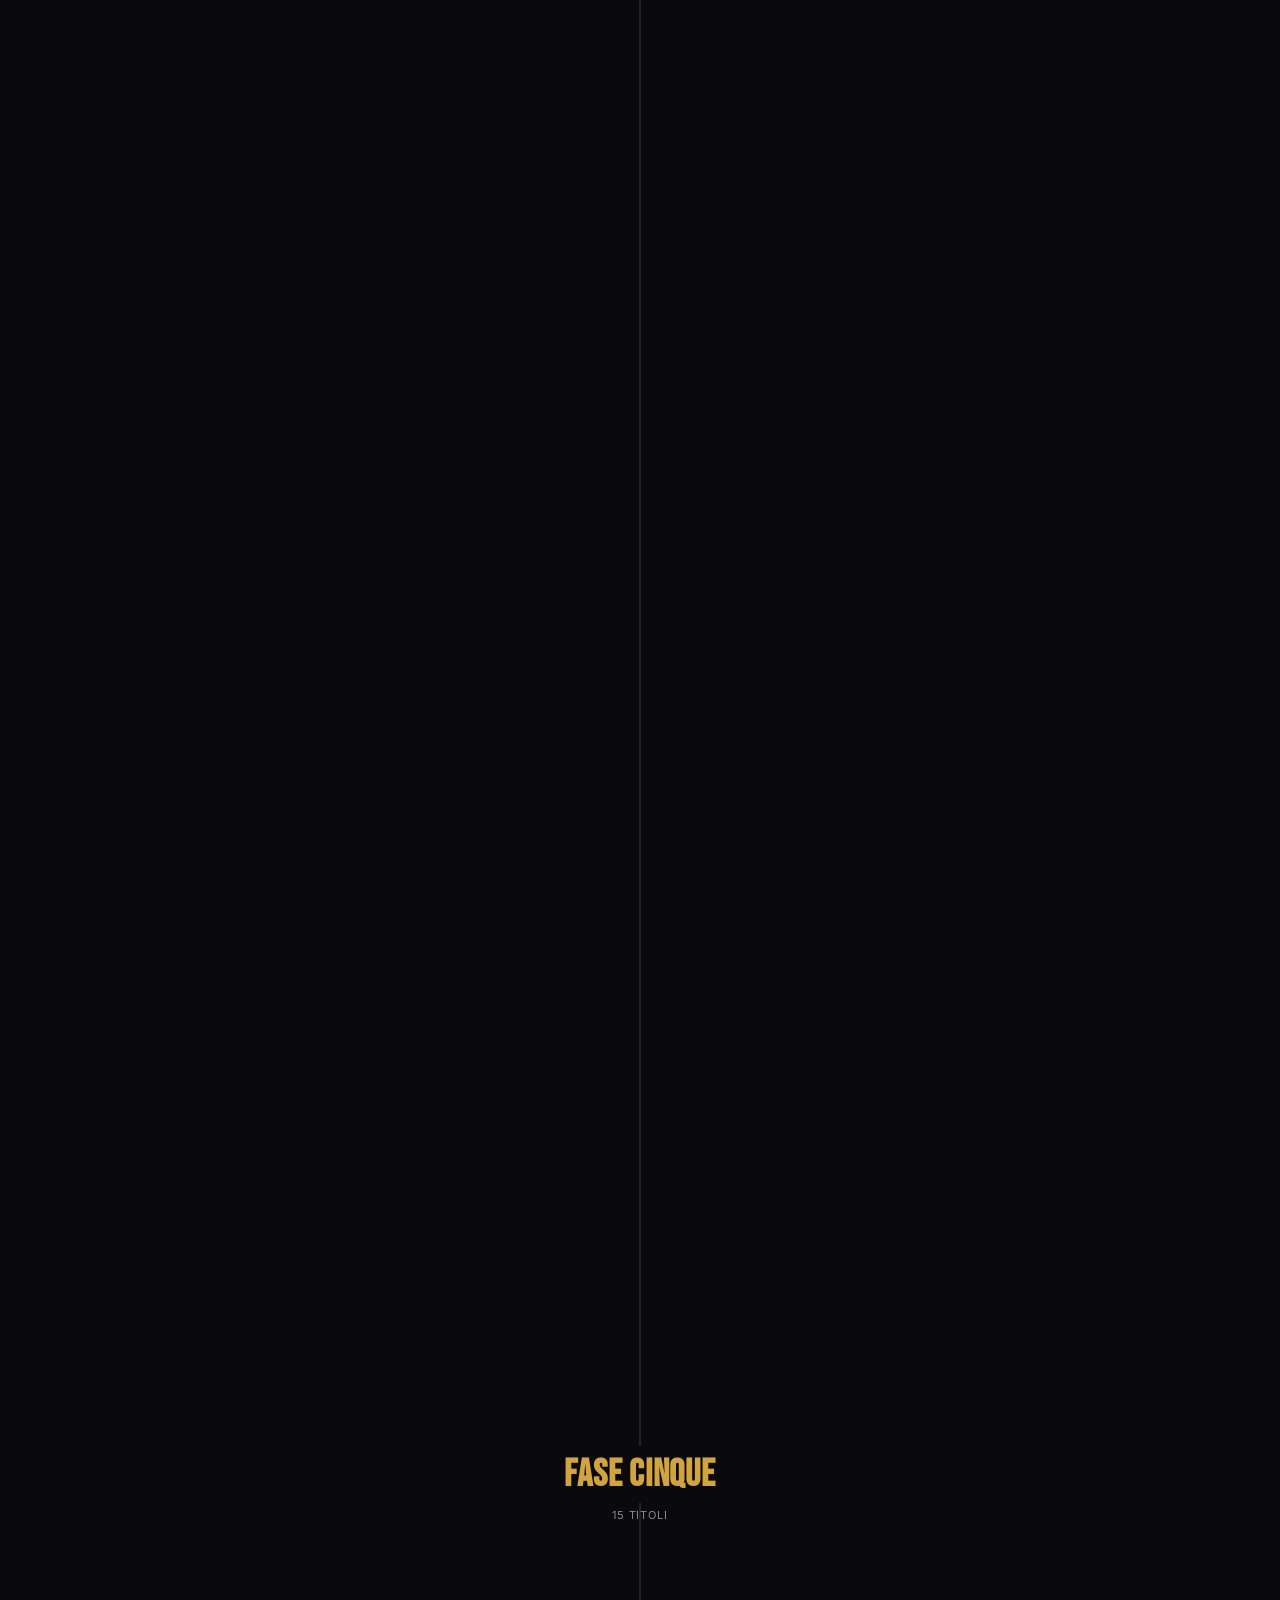
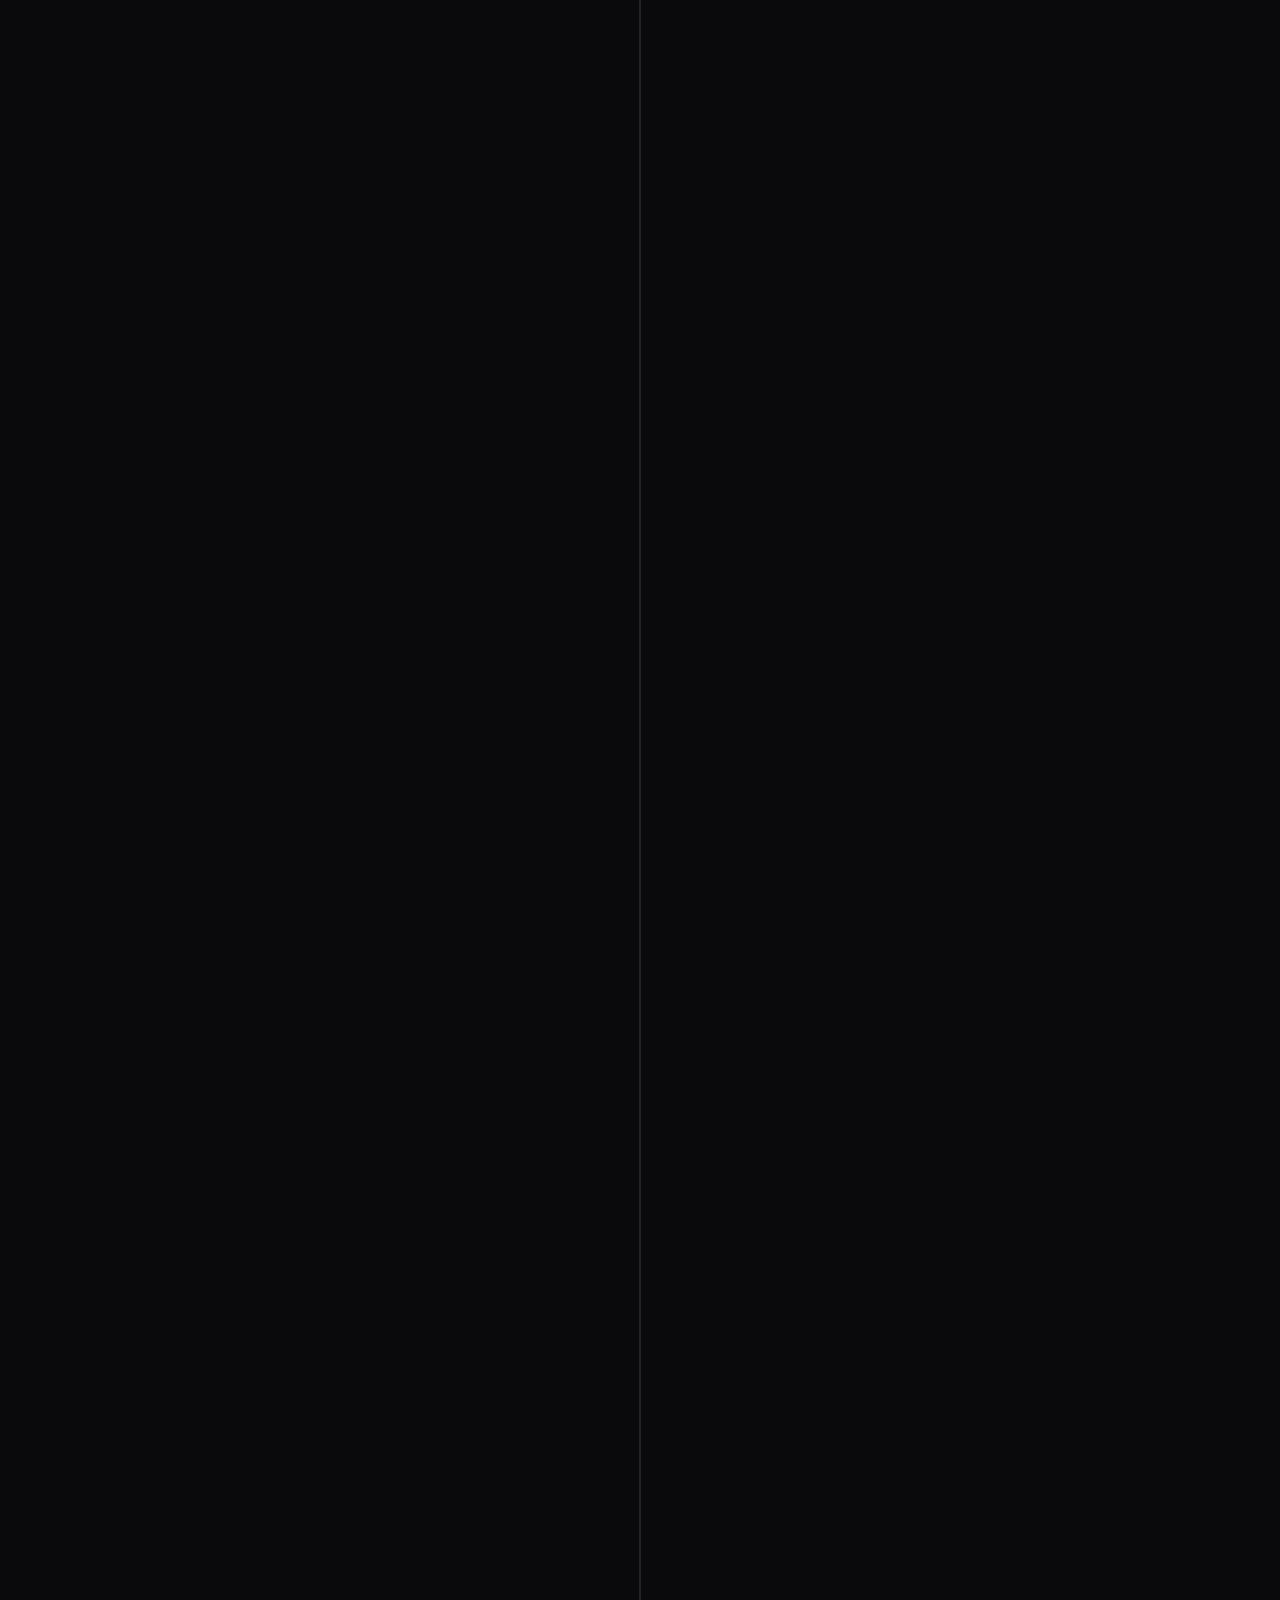
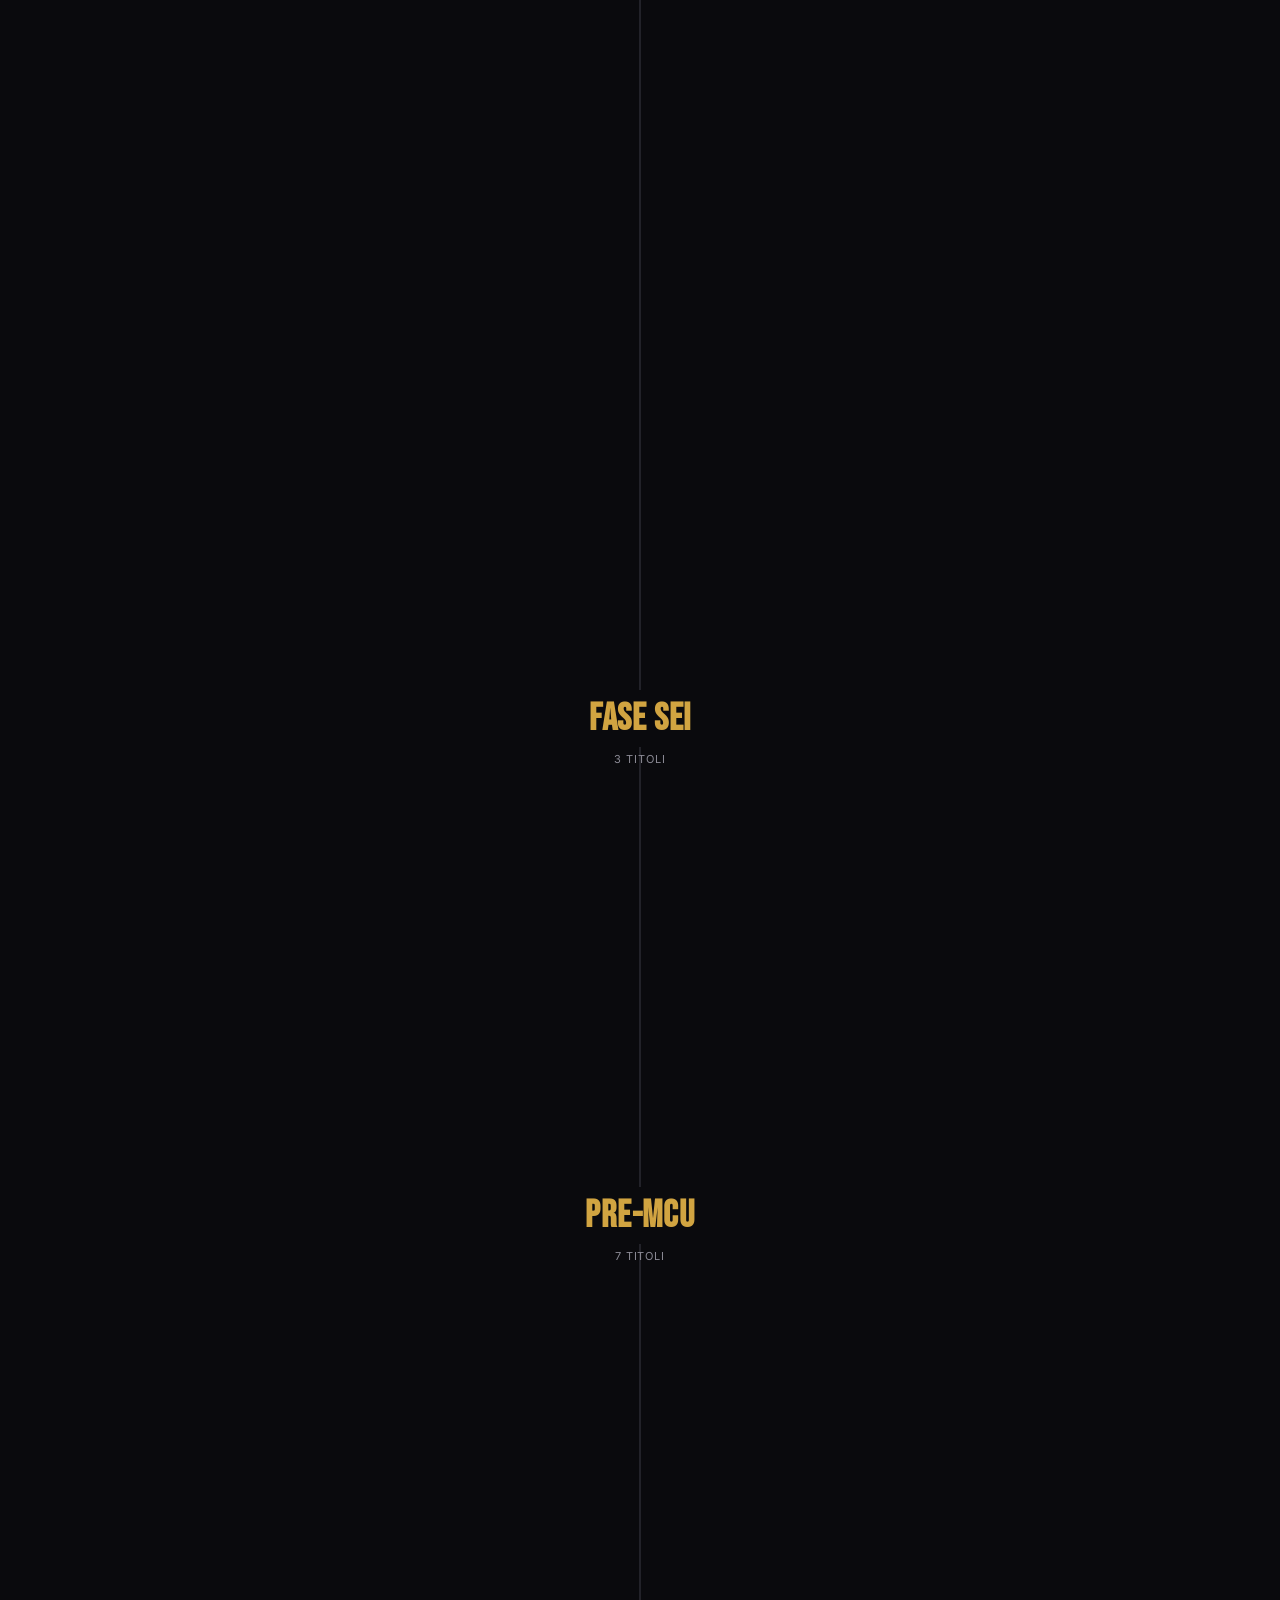
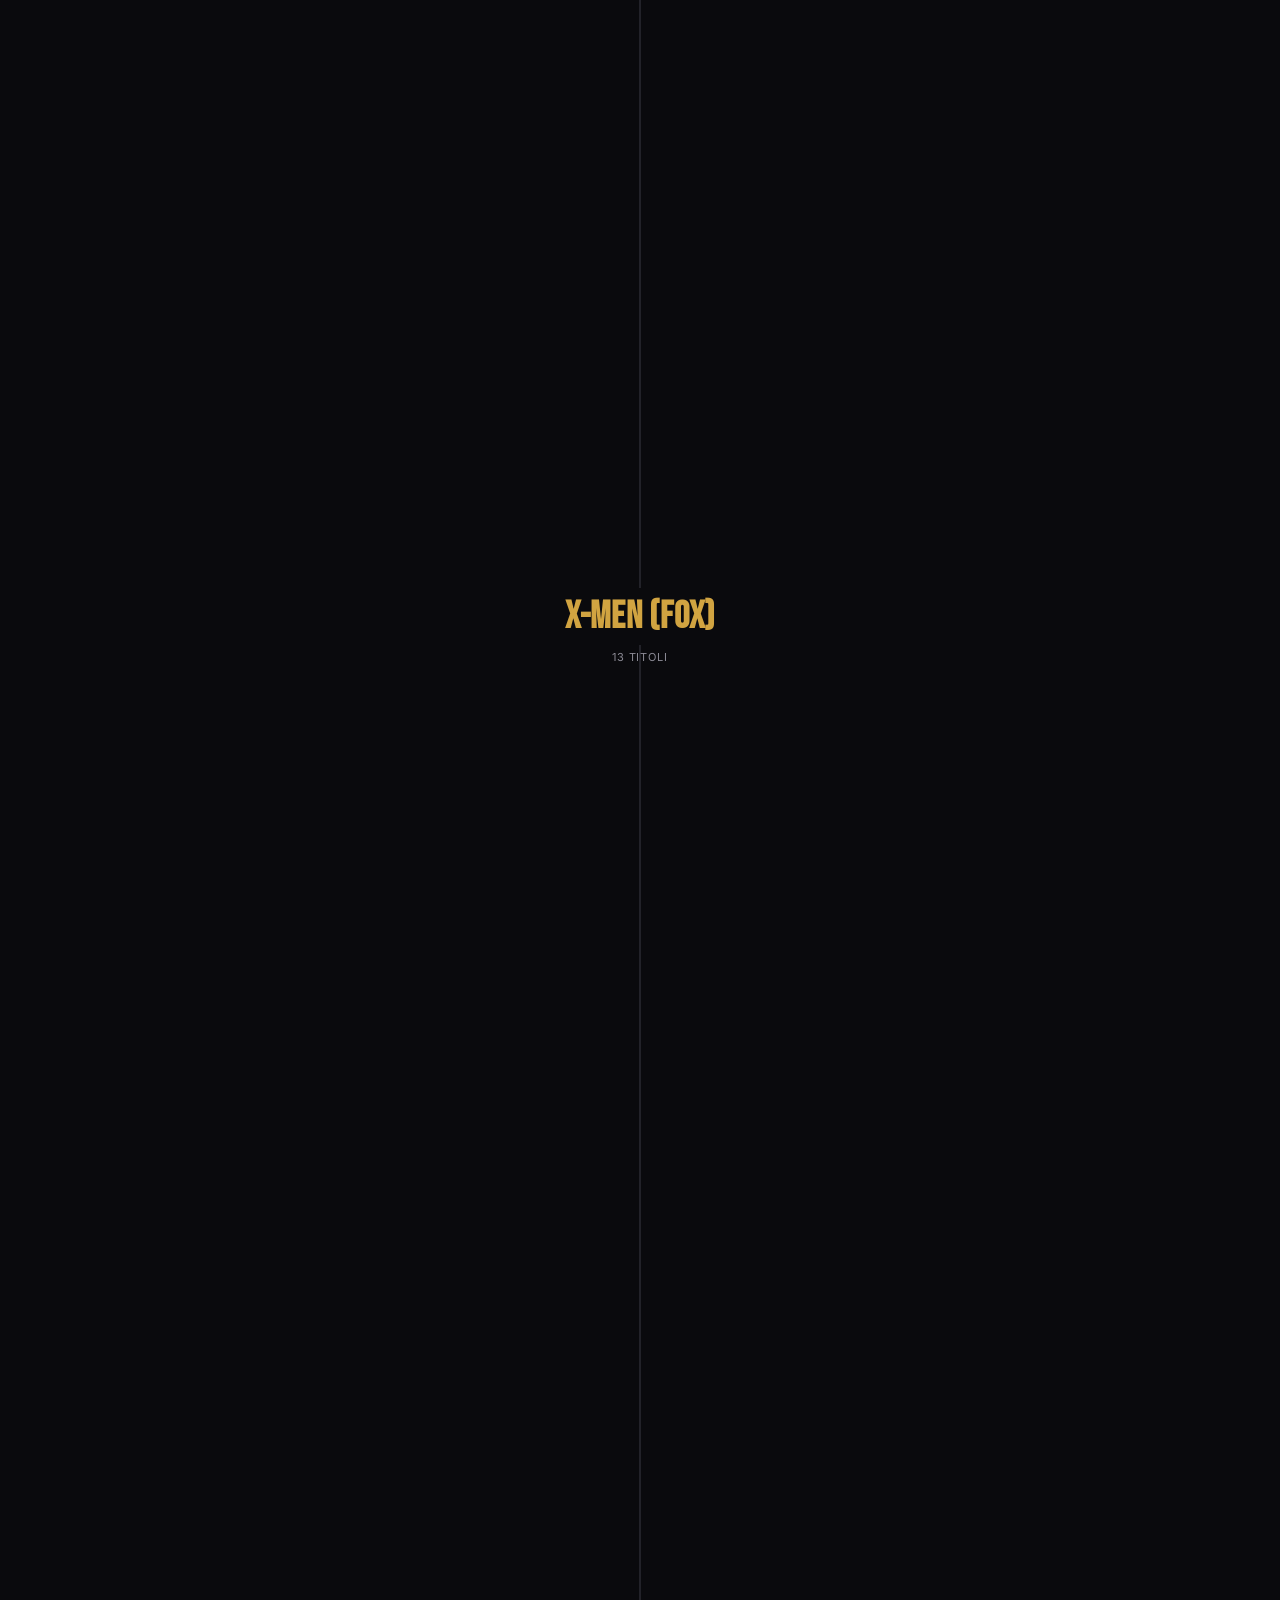
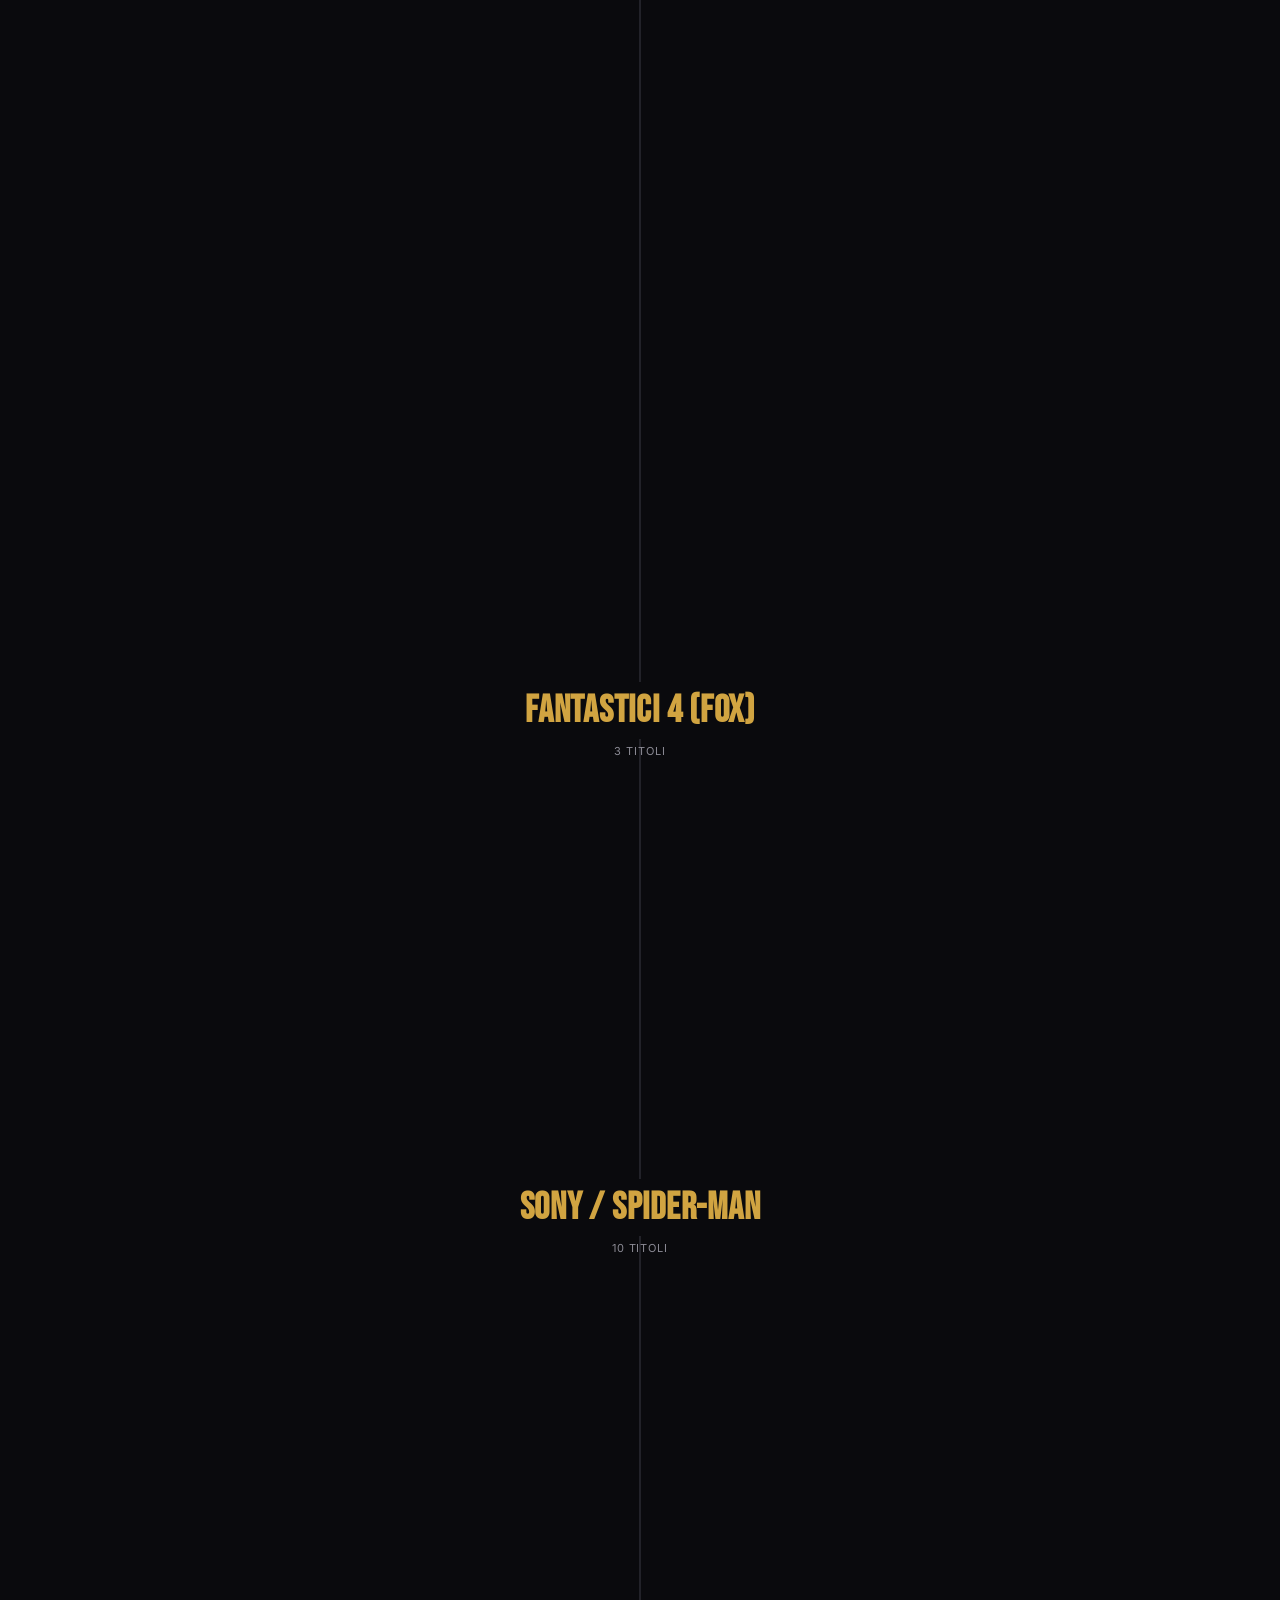
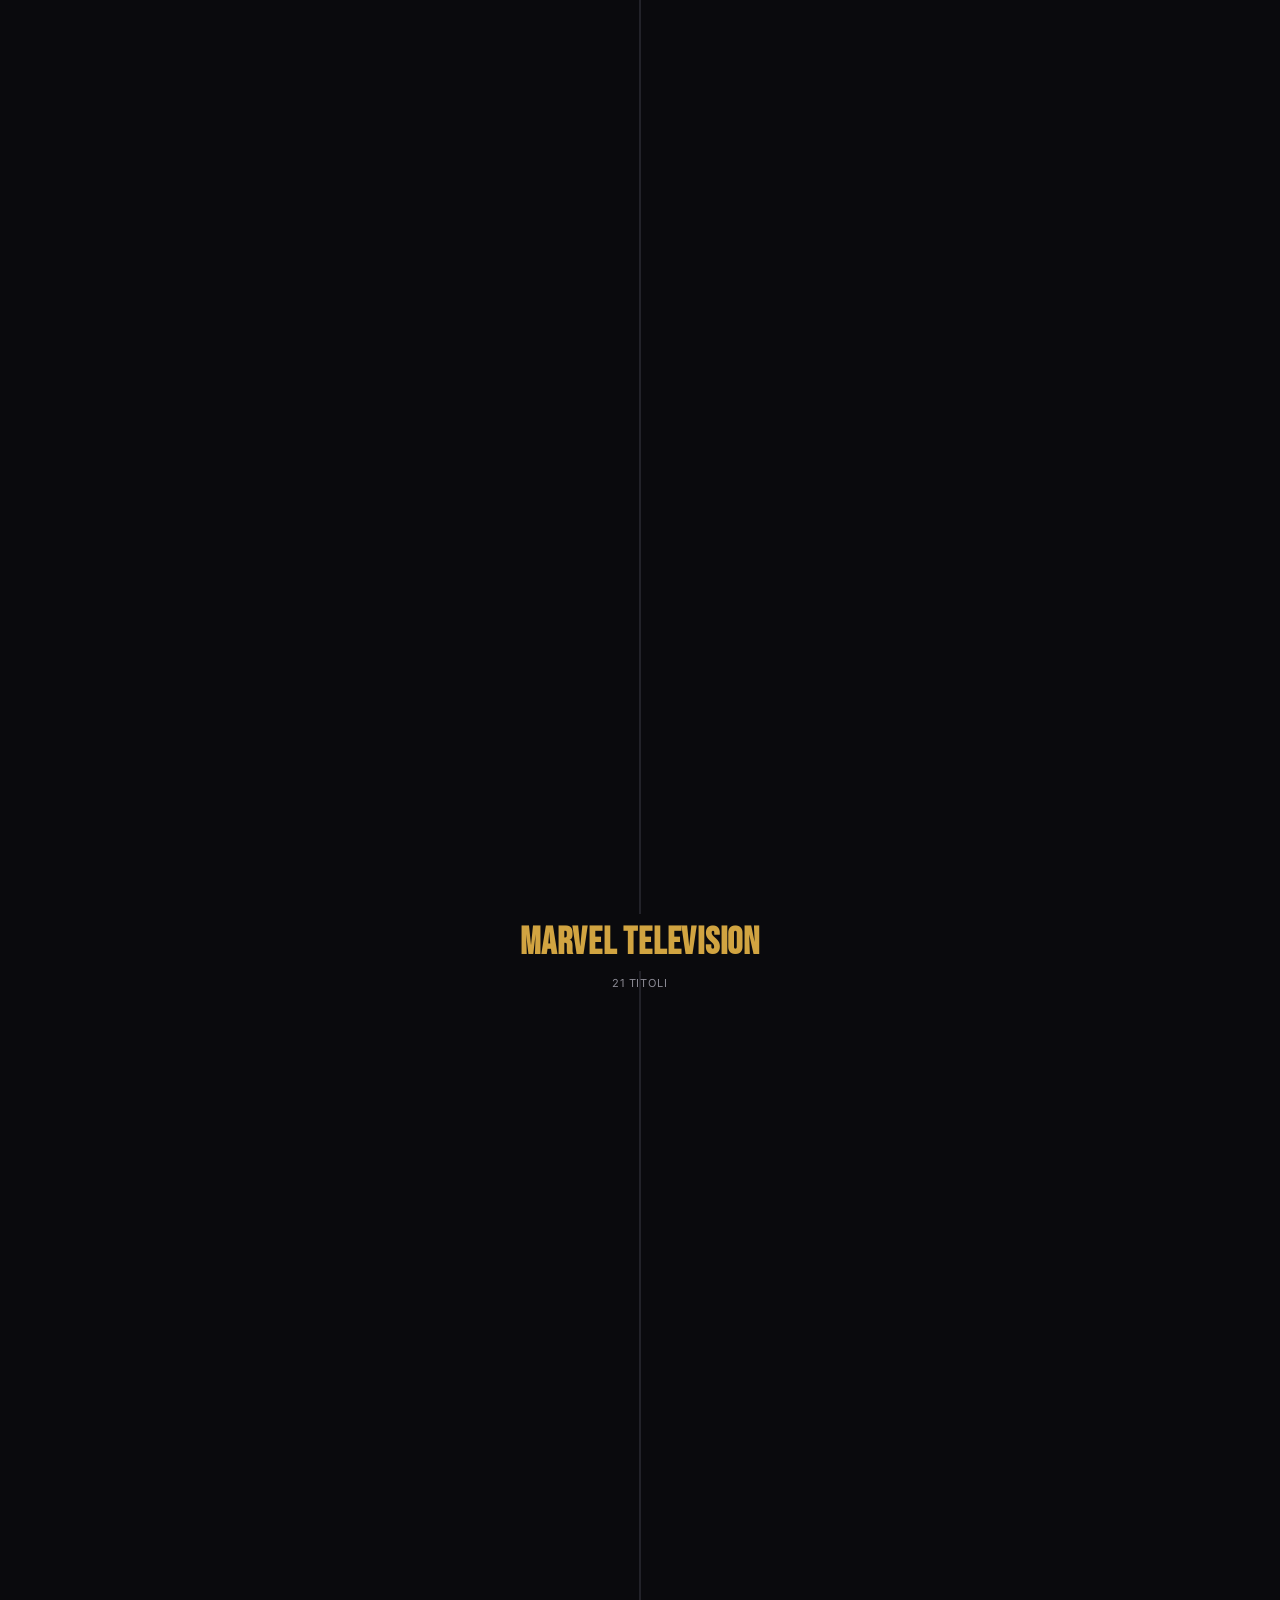
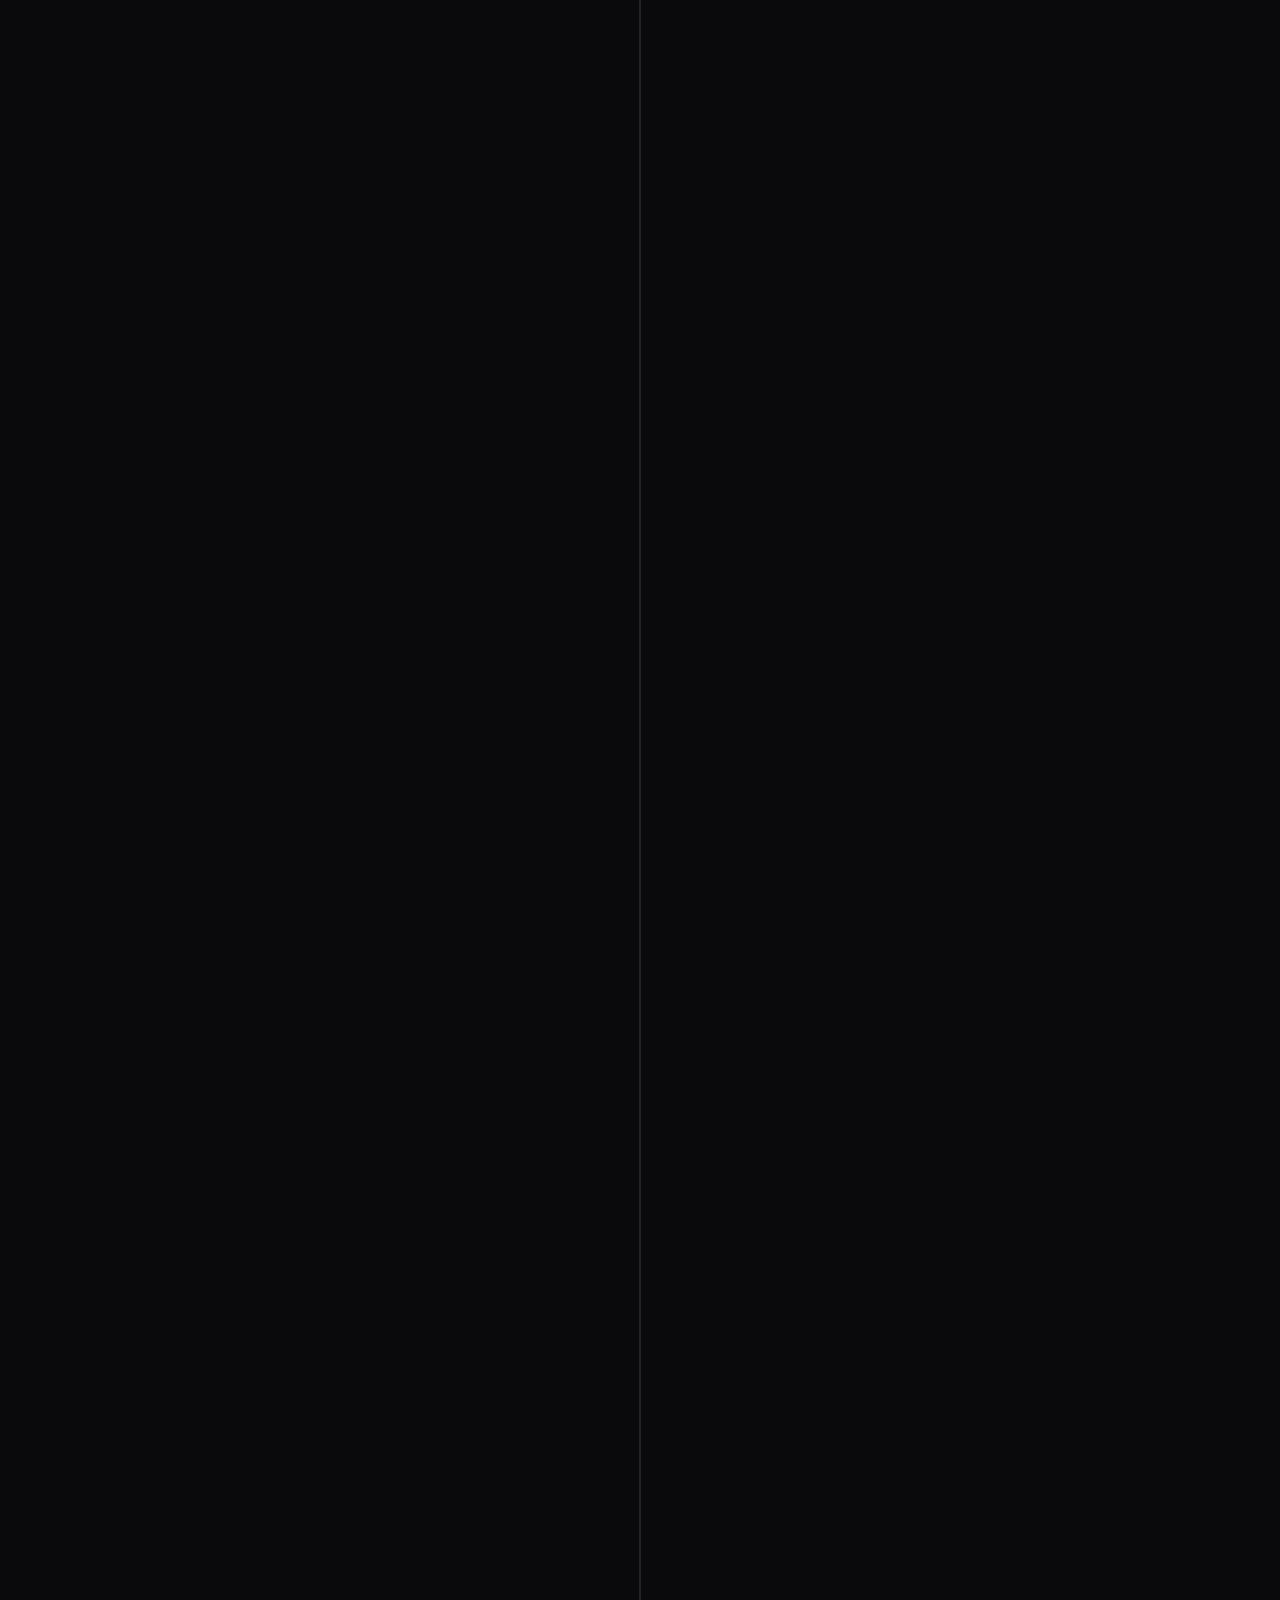
==== commit b4afa2d0: "sito: titoli visti, ricerca sul cast, vista Uscita per anno e date doppie Titoli visti - spunta su o" ====
--- a/index.html
+++ b/index.html
@@ -58,6 +58,14 @@
         </button>
 
         <p class="result-count" role="status" aria-live="polite"><span id="result-count">140</span> <span id="result-count-label">titoli</span></p>
+
+        <div class="progress" id="progress" hidden>
+          <div class="progress-bar" role="progressbar" aria-labelledby="progress-text" aria-valuemin="0" aria-valuemax="140" aria-valuenow="0">
+            <span class="progress-fill" id="progress-fill"></span>
+          </div>
+          <p class="progress-text" id="progress-text">0 di 140 visti</p>
+          <button type="button" id="reset-visti" class="progress-reset">Azzera</button>
+        </div>
       </div>
 
       <div id="filters-panel" class="filters">
@@ -80,10 +88,24 @@
           </select>
         </div>
 
+        <div class="filter-group">
+          <label for="fase-filter">Fase</label>
+          <select id="fase-filter">
+            <option value="">Tutte</option>
+          </select>
+        </div>
+
         <div class="filter-group filter-checkbox">
           <label>
             <input type="checkbox" id="required-only">
             Solo visione essenziale
+          </label>
+        </div>
+
+        <div class="filter-group filter-checkbox">
+          <label>
+            <input type="checkbox" id="hide-watched">
+            Nascondi i già visti
           </label>
         </div>
       </div>
--- a/style.css
+++ b/style.css
@@ -243,7 +243,7 @@
     display:grid;
     grid-template-columns:1fr 1fr;
     align-items:end;
-    gap:10px 12px;
+    gap:8px 10px;
     max-height:0;
     overflow:hidden;
     opacity:0;
@@ -261,15 +261,15 @@
     visibility:visible;
     transition:max-height 0.25s ease, opacity 0.2s ease, margin-top 0.25s ease, visibility 0s;
   }
-  .filters .filter-group{ min-width:0; width:100%; }
+  .filters .filter-group{ min-width:0; width:100%; gap:4px; }
   .filters .filter-group:first-child,
   .filters .filter-checkbox{ grid-column:1 / -1; }
   .filters .filter-group input[type="search"],
   .filters .filter-group select{ width:100%; }
 }
 
-@media (max-width:400px){
-  .mode-label em{ display:none; }   /* il numero 01/02/03 basta a distinguerli */
+@media (max-width:339.98px){
+  .mode-label em{ display:none; }   /* sotto i 340px la descrizione non entra: restano i numeri 01/02/03 */
   .mode-btn{ min-height:44px; }
 }
 
@@ -540,7 +540,7 @@
 }
 
 .modal-search{
-  position:absolute; top:10px; right:58px;
+  position:absolute; top:10px; right:62px;   /* 8px di stacco dal bottone chiudi */
   width:44px; height:44px;
   display:flex; align-items:center; justify-content:center;
   background:transparent;
@@ -555,7 +555,7 @@
   font-size:11px; text-transform:uppercase; letter-spacing:0.09em;
   color:var(--ink-faint);
   margin:0 0 6px;
-  padding-right:112px;   /* due bottoni da 44px piu' i margini */
+  padding-right:116px;   /* due bottoni da 44px, lo stacco e i margini */
   min-height:34px;
 }
 .modal-eyebrow strong{ color:var(--gold); }
@@ -711,3 +711,194 @@
 @media (max-width:859.98px){
   .empty-state button{ padding:12px 20px; min-height:44px; }
 }
+
+/* ============================================================
+   SCHEDA: CAST E COLLEGAMENTI
+   ============================================================ */
+.cast-list{
+  list-style:none; margin:0; padding:0;
+  display:flex; flex-direction:column; gap:5px;
+}
+.cast-list li{
+  display:flex; flex-wrap:wrap; align-items:baseline; gap:4px 8px;
+  font-size:13.5px; line-height:1.4;
+}
+.cast-attore{ color:var(--ink); font-weight:600; }
+.cast-ruolo{ color:var(--ink-faint); }
+.cast-ruolo::before{ content:"— "; }
+
+.link-row{ display:flex; flex-wrap:wrap; gap:8px; }
+.title-link{
+  display:inline-flex; align-items:center; gap:8px;
+  max-width:100%;
+  text-align:left;
+  font-family:var(--font-body);
+  font-size:12.5px; font-weight:600; line-height:1.3;
+  color:var(--ink-dim);
+  background:var(--bg-raised);
+  border:1px solid var(--line-strong);
+  border-radius:var(--radius);
+  padding:9px 12px;
+  min-height:44px;
+  cursor:pointer;
+  overflow-wrap:anywhere;
+  transition:background 0.15s ease, color 0.15s ease, border-color 0.15s ease;
+}
+.title-link-num{
+  font-family:var(--font-display);
+  font-size:14px;
+  color:var(--gold);
+  flex:0 0 auto;
+}
+@media (hover:hover) and (pointer:fine){
+  .title-link:hover{ color:var(--ink); border-color:var(--gold); background:var(--bg-card-hover); }
+}
+.title-link{ -webkit-tap-highlight-color:transparent; }
+
+/* .modal-section p vince per specificita': serve il contesto anche qui */
+.modal-section p.rel-label{
+  margin:0 0 6px;
+  font-size:10.5px; text-transform:uppercase; letter-spacing:0.06em;
+  color:var(--ink-faint);
+}
+.modal-section p.rel-label:not(:first-child){ margin-top:14px; }
+
+.modal-nota{
+  margin:4px 0 0;
+  padding-top:14px;
+  border-top:1px dashed var(--line);
+  font-size:12px; font-style:italic; line-height:1.5;
+  color:var(--ink-faint);
+}
+
+/* anno di ambientazione sulla card, solo nella vista cronologica */
+.card-ambientazione{
+  margin:8px 0 0;
+  padding-top:8px;
+  border-top:1px dashed var(--line);
+  font-size:11px;
+  letter-spacing:0.06em;
+  text-transform:uppercase;
+  color:var(--gold);
+}
+
+/* ============================================================
+   TITOLI VISTI E AVANZAMENTO
+   ============================================================ */
+.visto-btn{
+  flex:0 0 auto;
+  width:30px; height:30px;
+  display:flex; align-items:center; justify-content:center;
+  margin-left:auto;
+  background:transparent;
+  border:1px solid var(--line-strong);
+  border-radius:50%;
+  color:var(--ink-faint);
+  cursor:pointer;
+  position:relative;
+  transition:background 0.15s ease, color 0.15s ease, border-color 0.15s ease;
+  -webkit-tap-highlight-color:transparent;
+}
+/* area di tap piena senza ingrassare il cerchio */
+.visto-btn::after{ content:""; position:absolute; inset:-7px; }
+.visto-btn svg{ opacity:0.35; transition:opacity 0.15s ease; }
+.visto-btn[aria-pressed="true"]{
+  background:var(--gold);
+  border-color:var(--gold);
+  color:#1a1408;
+}
+.visto-btn[aria-pressed="true"] svg{ opacity:1; }
+@media (hover:hover) and (pointer:fine){
+  .visto-btn:hover{ border-color:var(--gold); color:var(--ink); }
+  .visto-btn:hover svg{ opacity:0.8; }
+  .visto-btn[aria-pressed="true"]:hover{ color:#1a1408; }
+}
+
+/* un titolo visto resta leggibile ma arretra rispetto a quelli da vedere */
+.tl-item.is-visto .card{ border-color:var(--gold); }
+.tl-item.is-visto .card-title{ color:var(--ink-dim); }
+.tl-item.is-visto .tl-dot{ background:var(--gold); border-color:var(--gold); }
+
+.progress{
+  display:flex; align-items:center; gap:10px;
+  width:100%;
+  order:4;
+  margin-top:2px;
+}
+.progress-bar{
+  flex:1 1 auto;
+  height:4px;
+  background:var(--bg-raised);
+  border:1px solid var(--line);
+  border-radius:100px;
+  overflow:hidden;
+}
+.progress-fill{
+  display:block; height:100%; width:0;
+  background:linear-gradient(90deg, var(--red), var(--gold));
+  transition:width 0.25s ease;
+}
+.progress-text{
+  margin:0;
+  flex:0 0 auto;
+  font-family:var(--font-display);
+  font-size:13px;
+  letter-spacing:0.04em;
+  color:var(--gold);
+}
+.progress-reset{
+  flex:0 0 auto;
+  background:transparent;
+  border:1px solid var(--line-strong);
+  border-radius:var(--radius);
+  color:var(--ink-faint);
+  font-size:10.5px;
+  text-transform:uppercase;
+  letter-spacing:0.08em;
+  padding:6px 10px;
+  min-height:32px;
+  cursor:pointer;
+  -webkit-tap-highlight-color:transparent;
+}
+@media (hover:hover) and (pointer:fine){
+  .progress-reset:hover{ color:var(--ink); border-color:var(--red); }
+}
+
+@media (max-width:859.98px){
+  .progress-reset{ min-height:36px; }
+  /* le due caselle stanno affiancate: il pannello aperto e' gia' alto */
+  .filters .filter-checkbox{ grid-column:span 1; }
+  .filters .filter-checkbox label{ font-size:12px; }
+}
+
+/* ============================================================
+   DATE DI USCITA NELLA SCHEDA
+   ============================================================ */
+.modal-uscite{
+  display:grid;
+  grid-template-columns:auto 1fr;
+  gap:4px 14px;
+  margin:0 0 20px;
+  padding:12px 14px;
+  background:var(--bg-raised);
+  border:1px solid var(--line);
+  border-radius:var(--radius);
+  font-size:13px;
+}
+.modal-uscite dt{
+  font-size:10.5px; text-transform:uppercase; letter-spacing:0.08em;
+  color:var(--ink-faint);
+  align-self:center;
+}
+.modal-uscite dd{ margin:0; color:var(--ink); }
+.modal-uscite dd.is-tbd{ color:var(--ink-faint); font-style:italic; }
+.modal-scarto{
+  grid-column:1 / -1;
+  margin:6px 0 0;
+  padding-top:8px;
+  border-top:1px dashed var(--line);
+  font-size:11px;
+  text-transform:uppercase;
+  letter-spacing:0.06em;
+  color:var(--gold);
+}
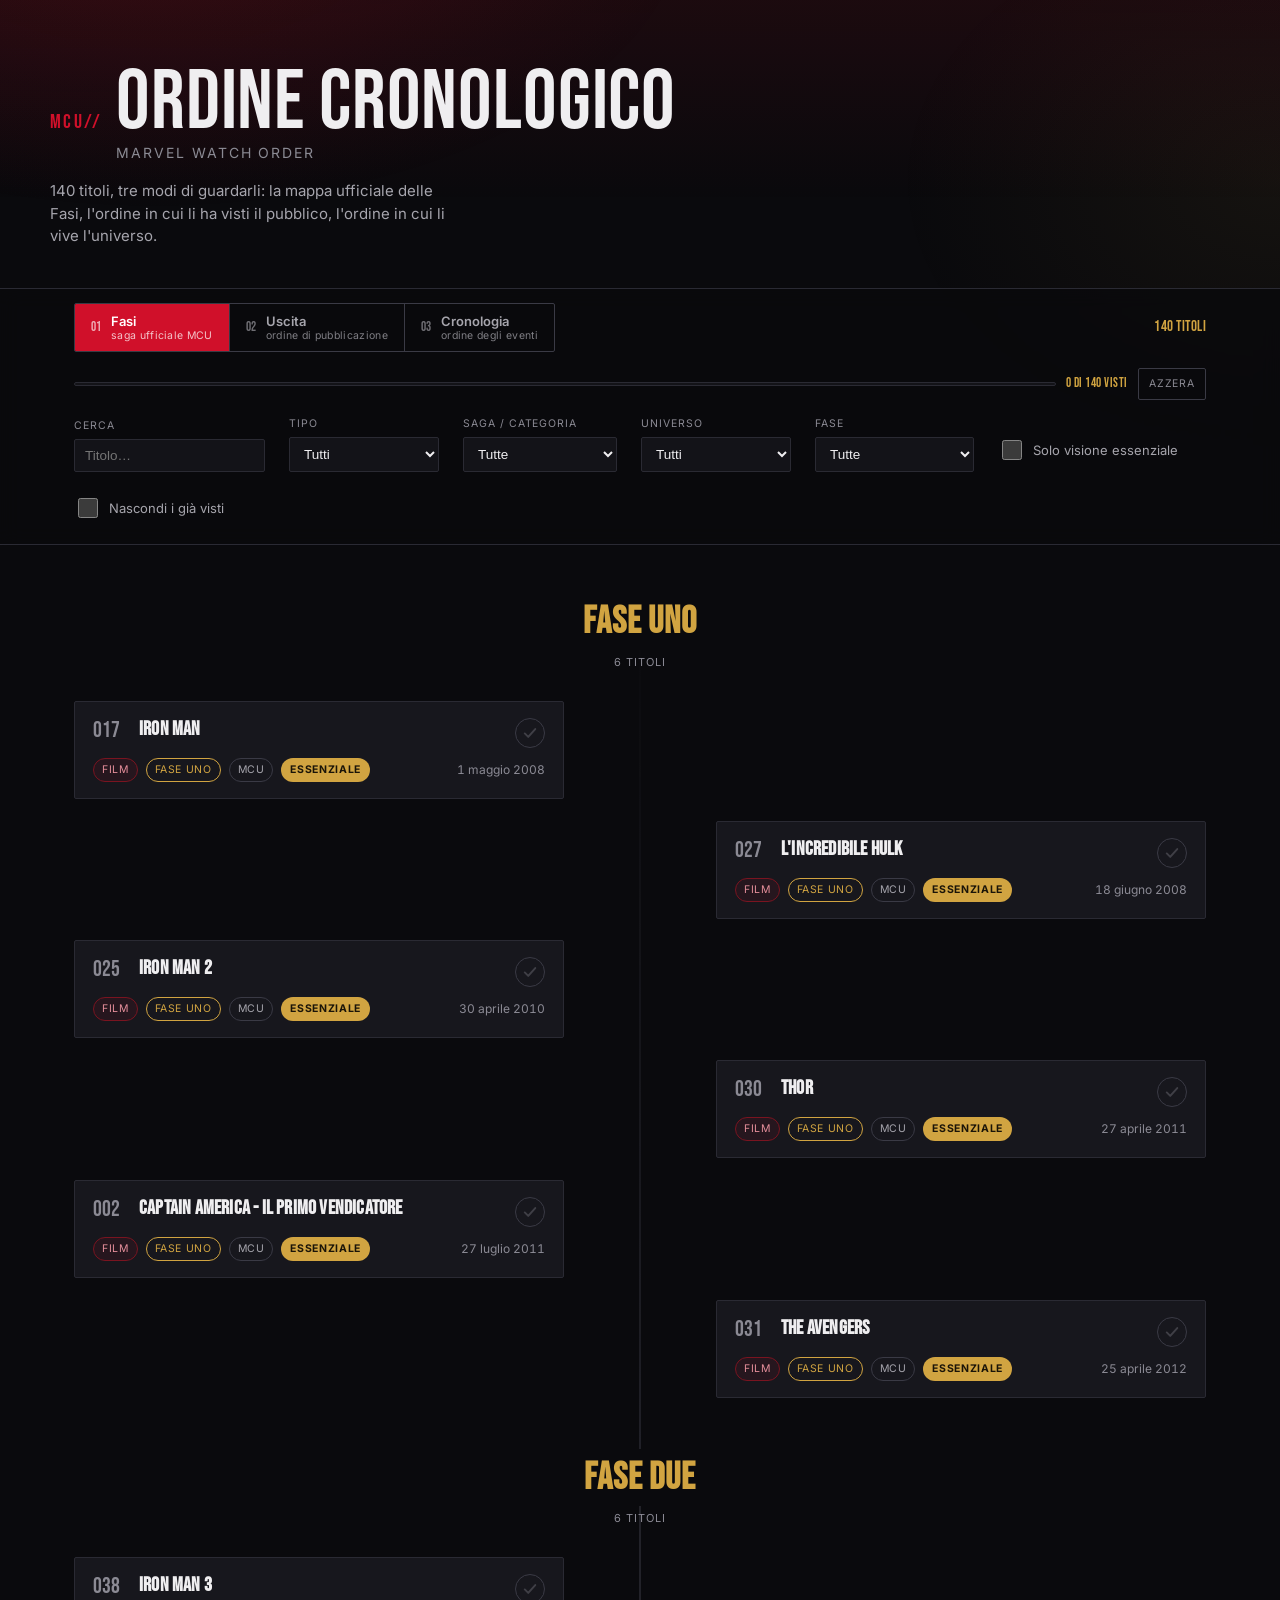
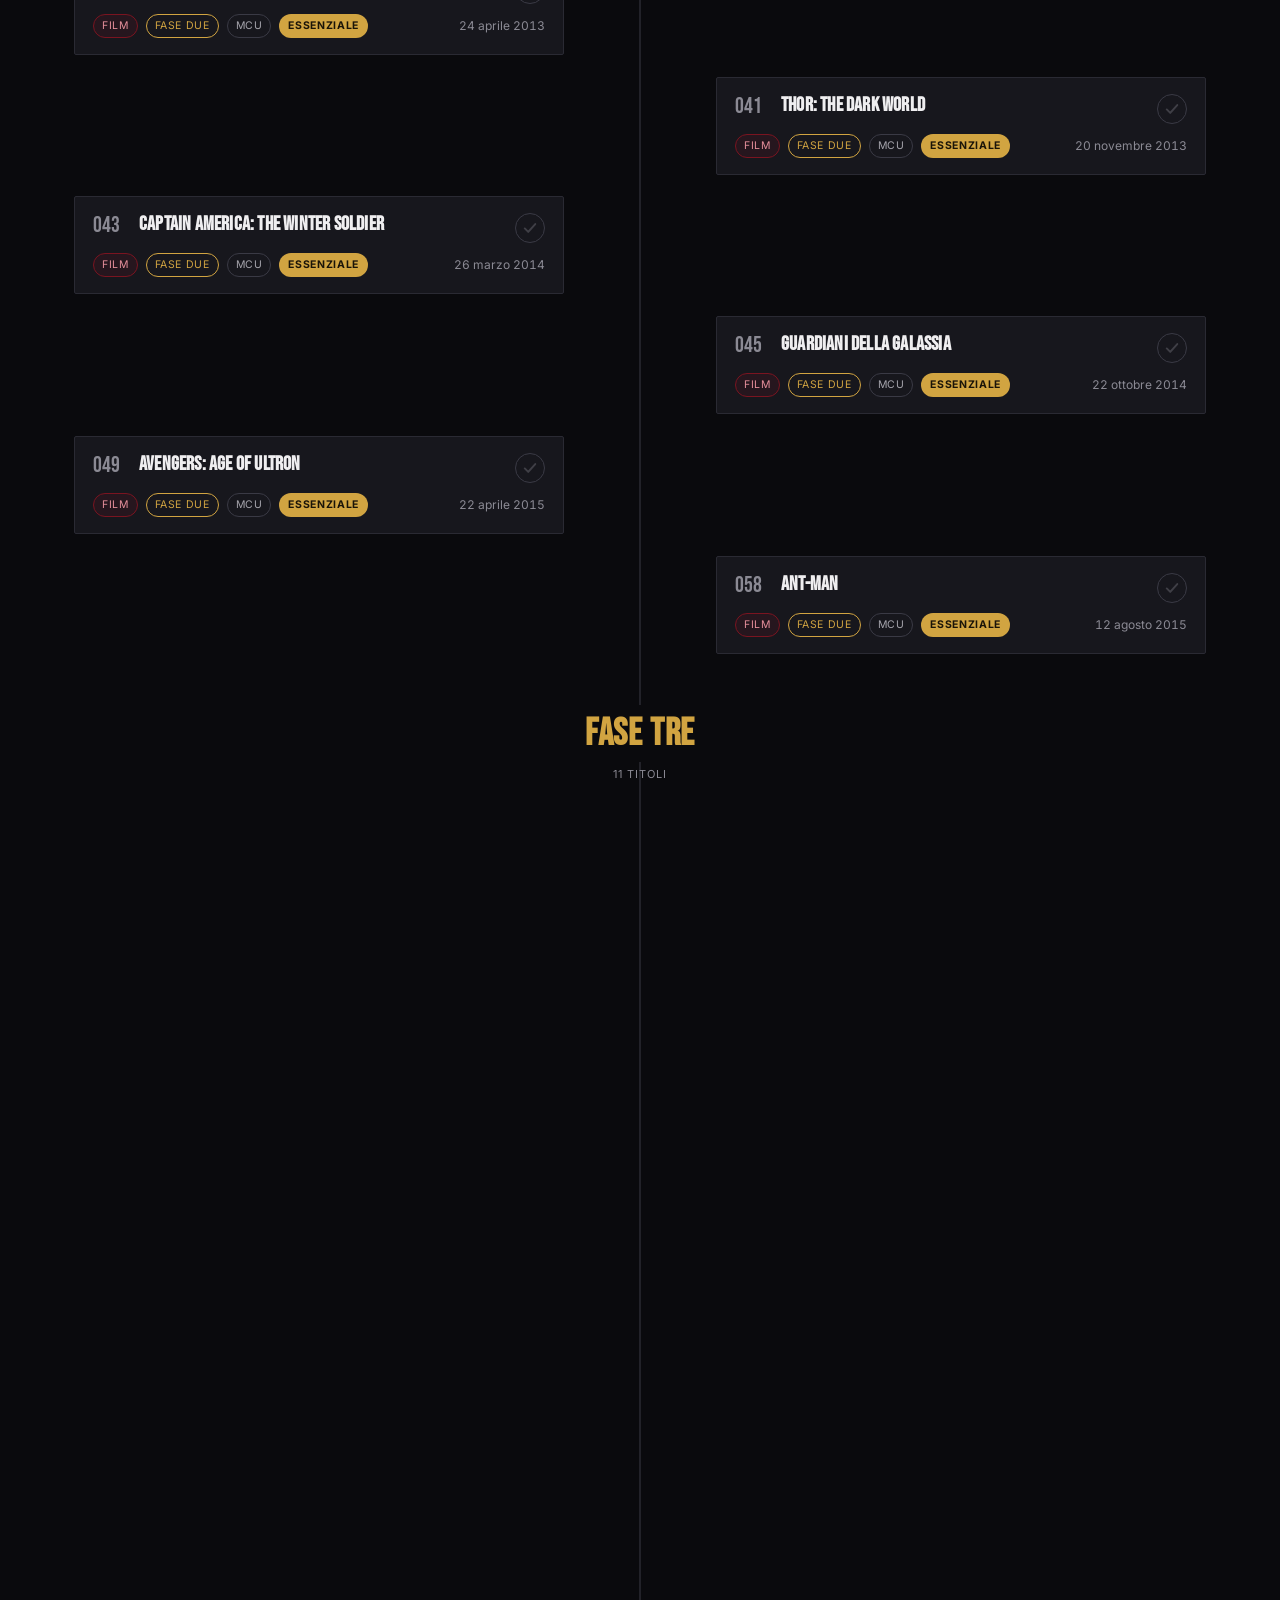
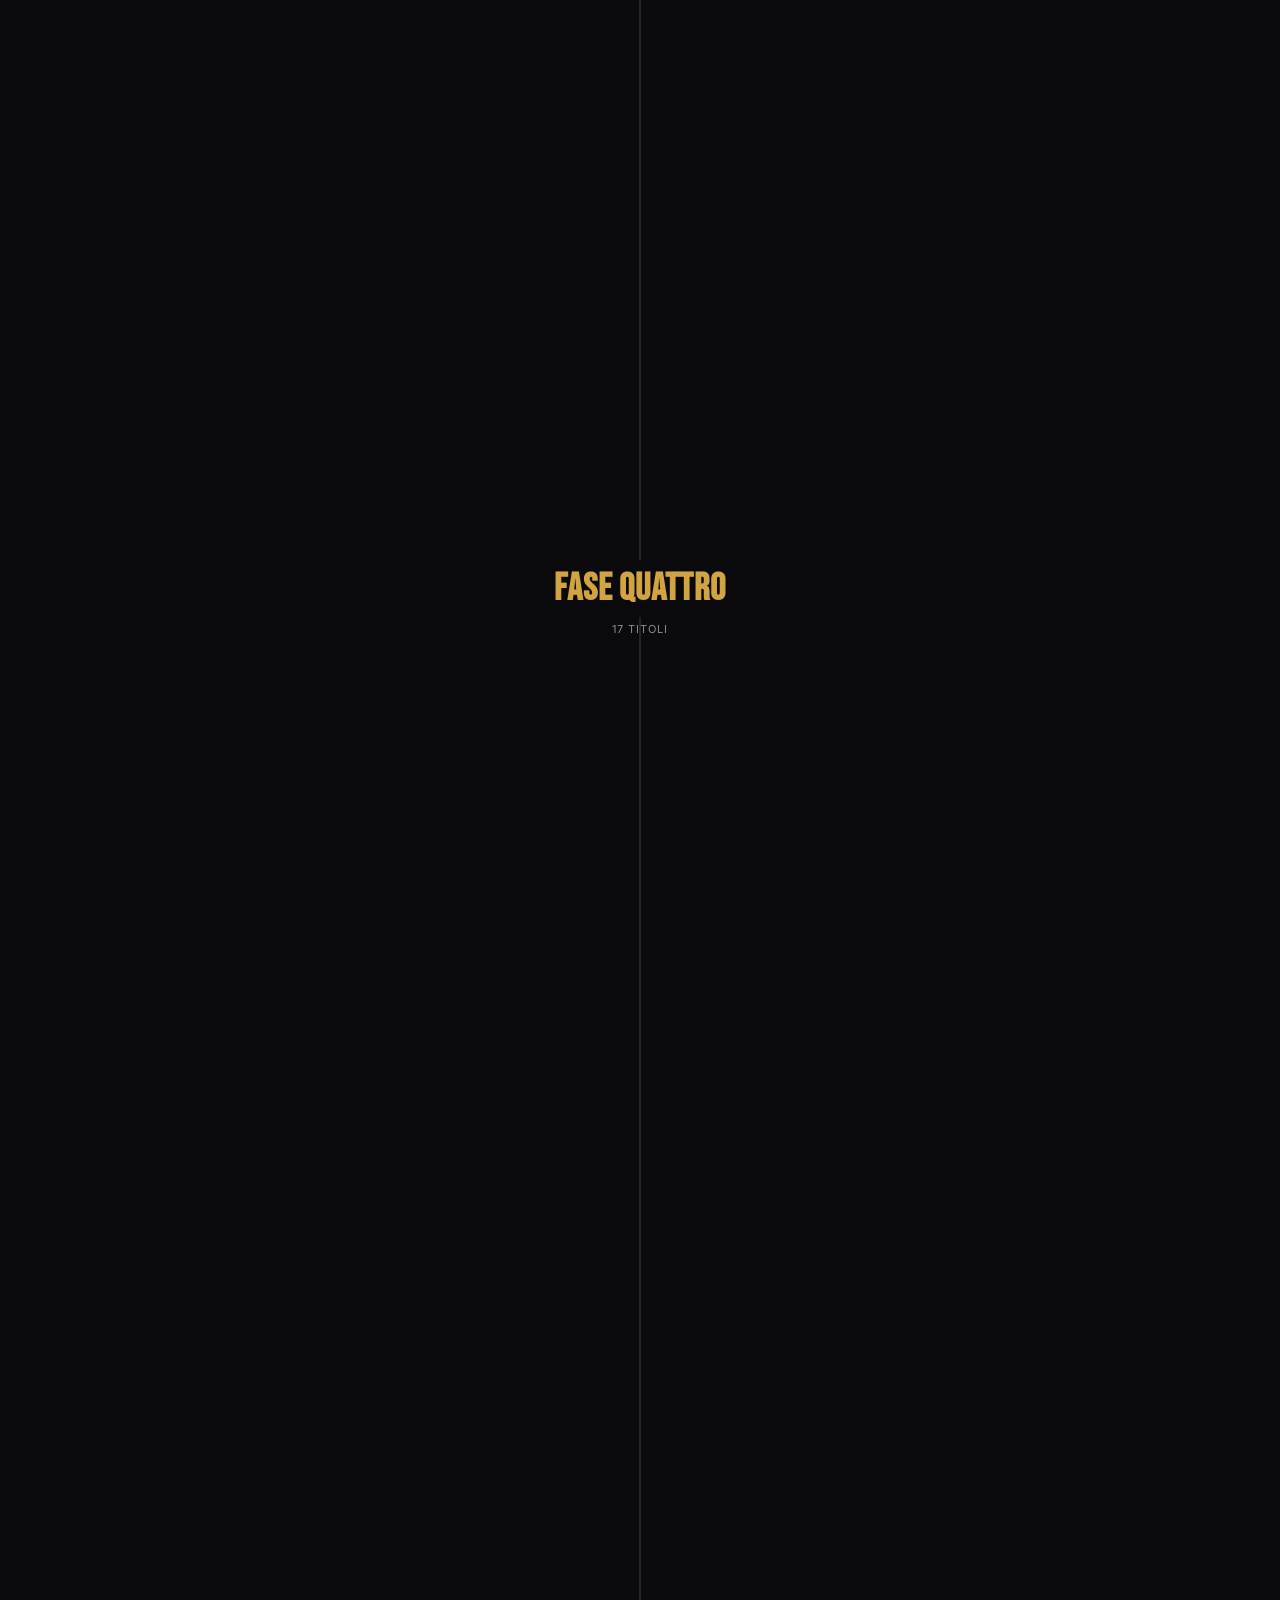
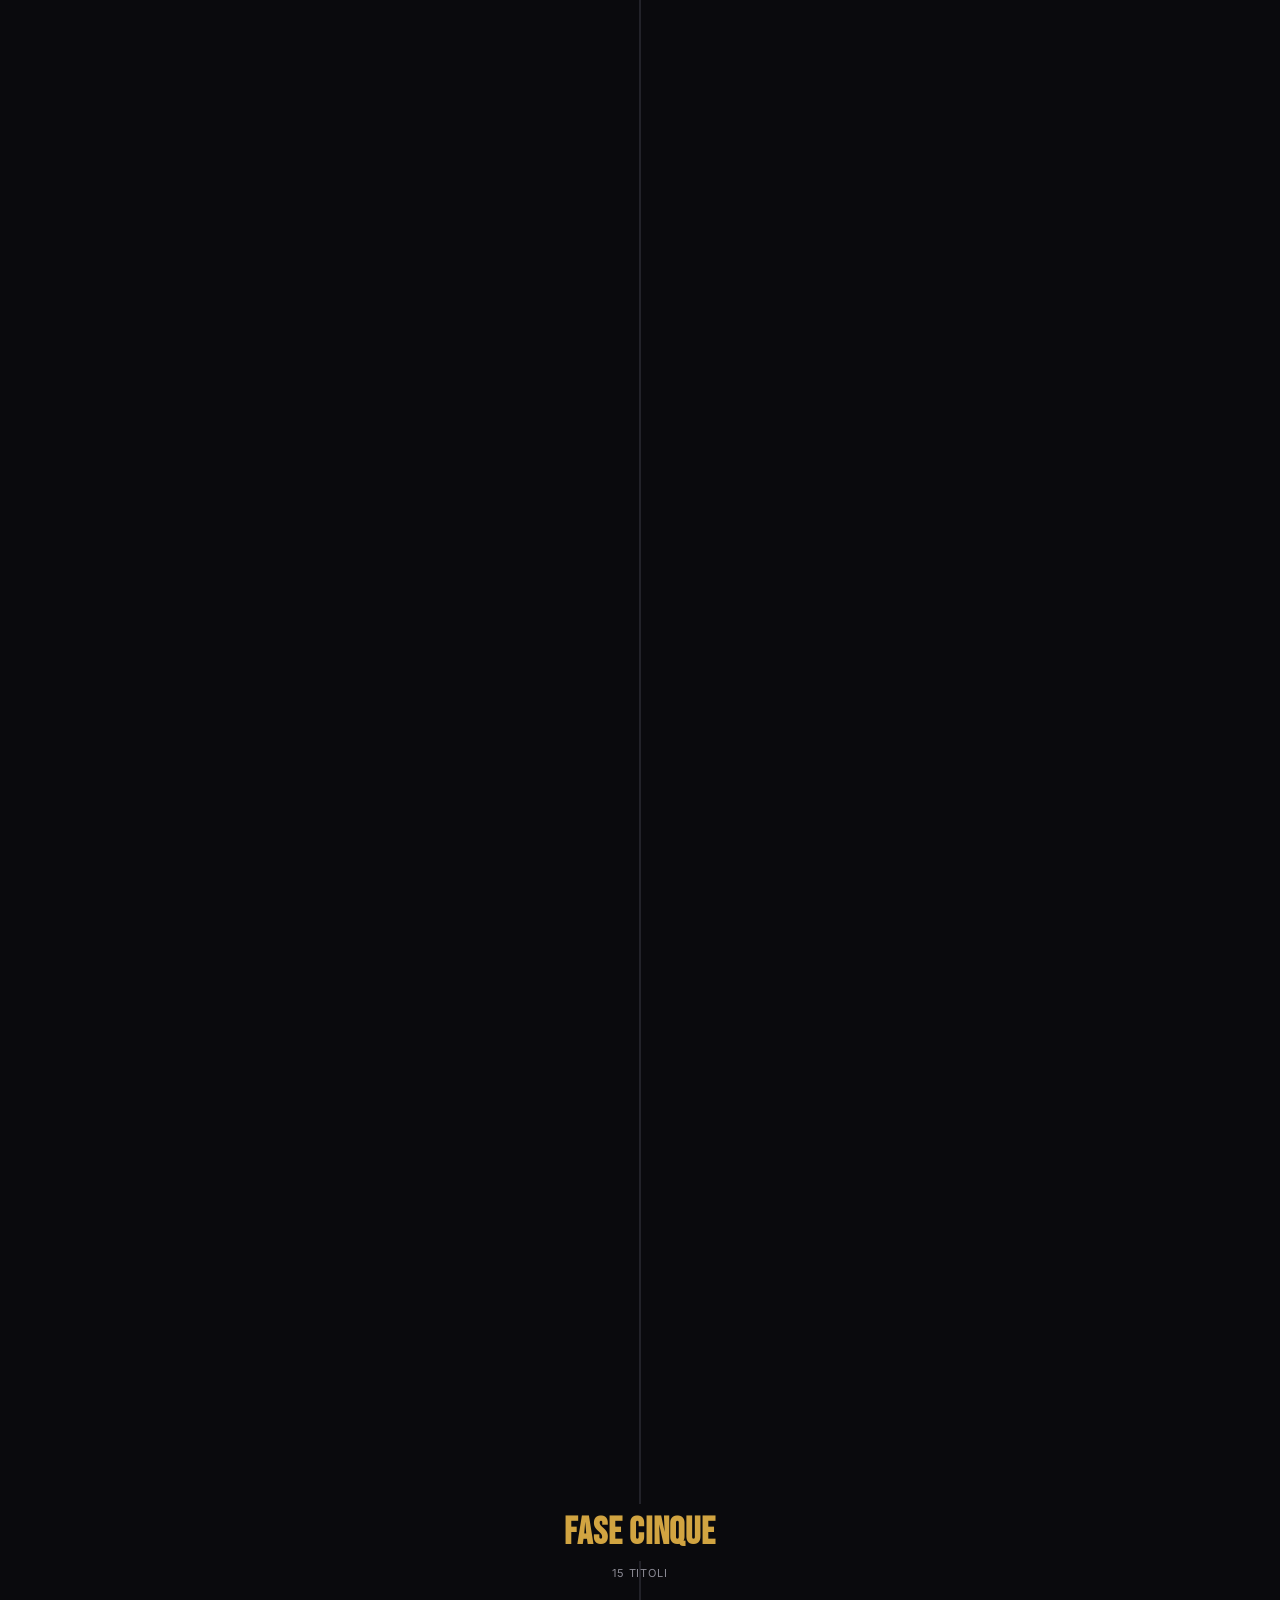
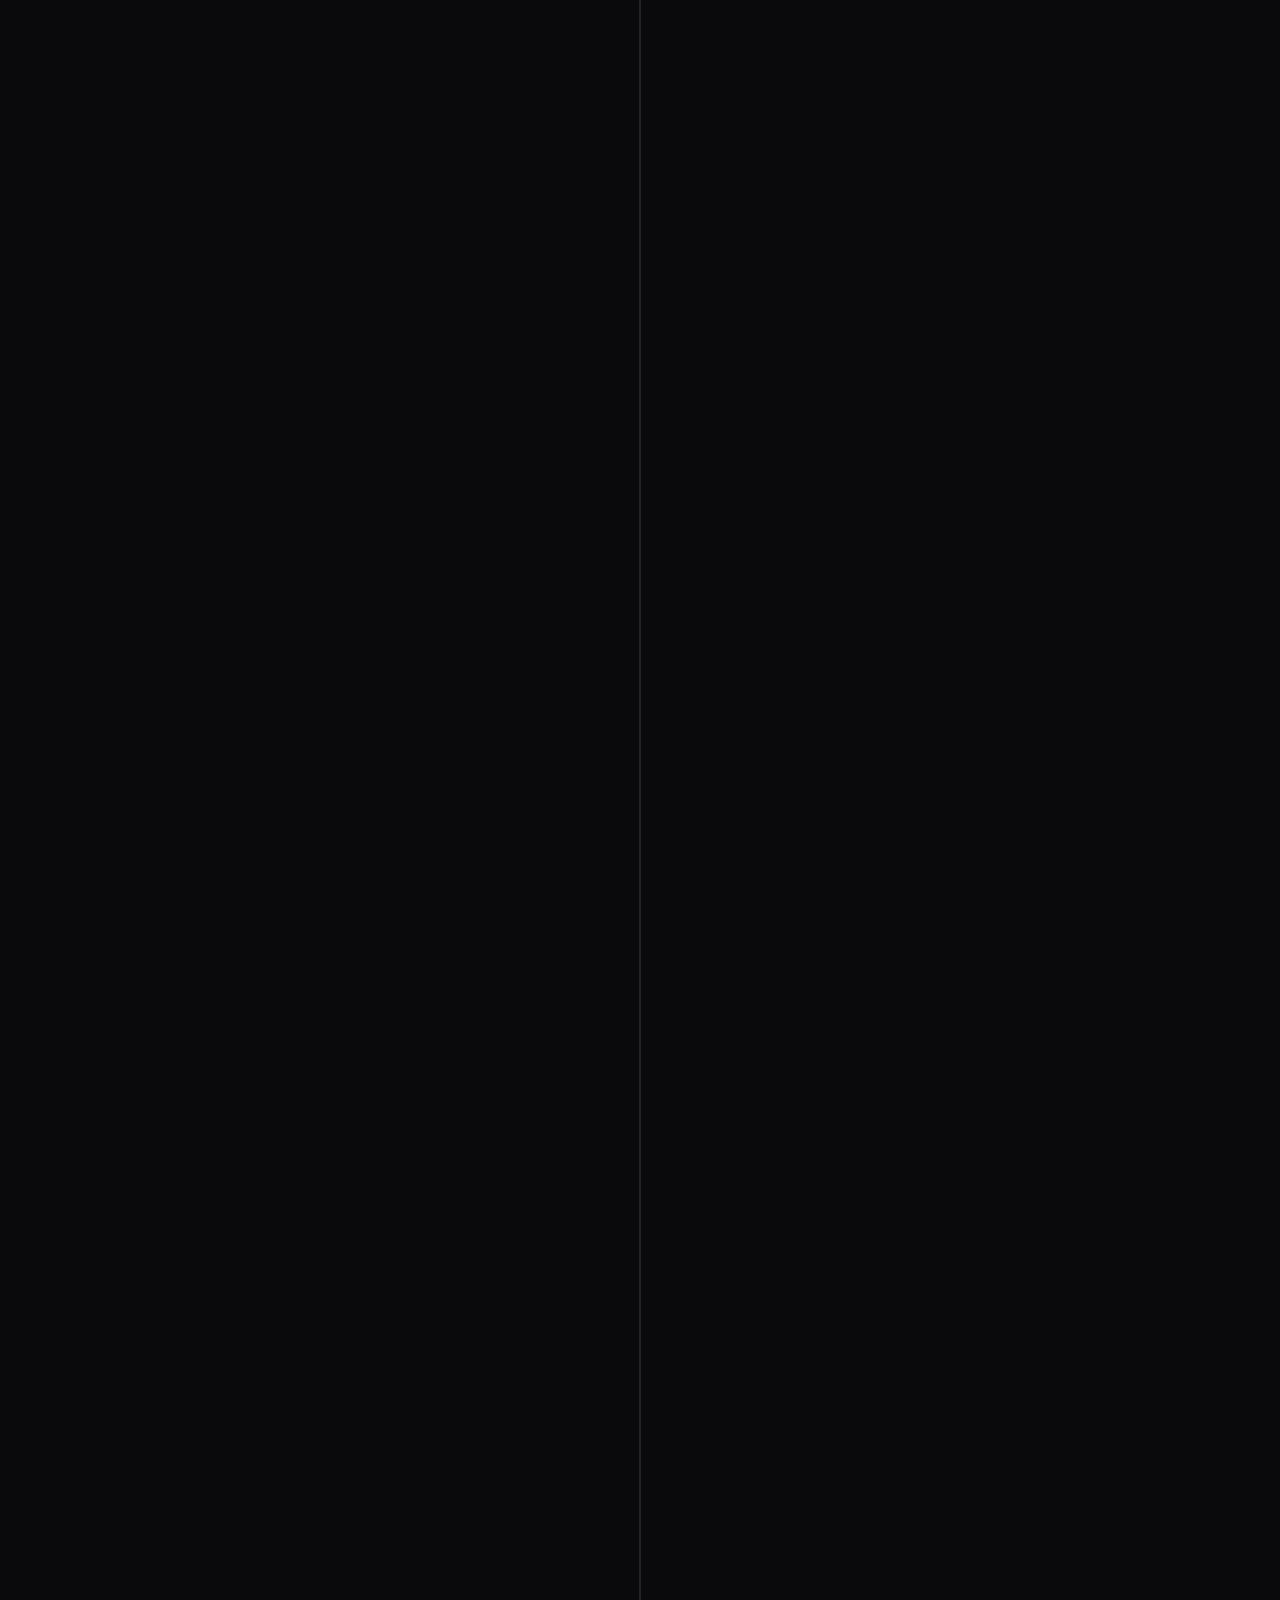
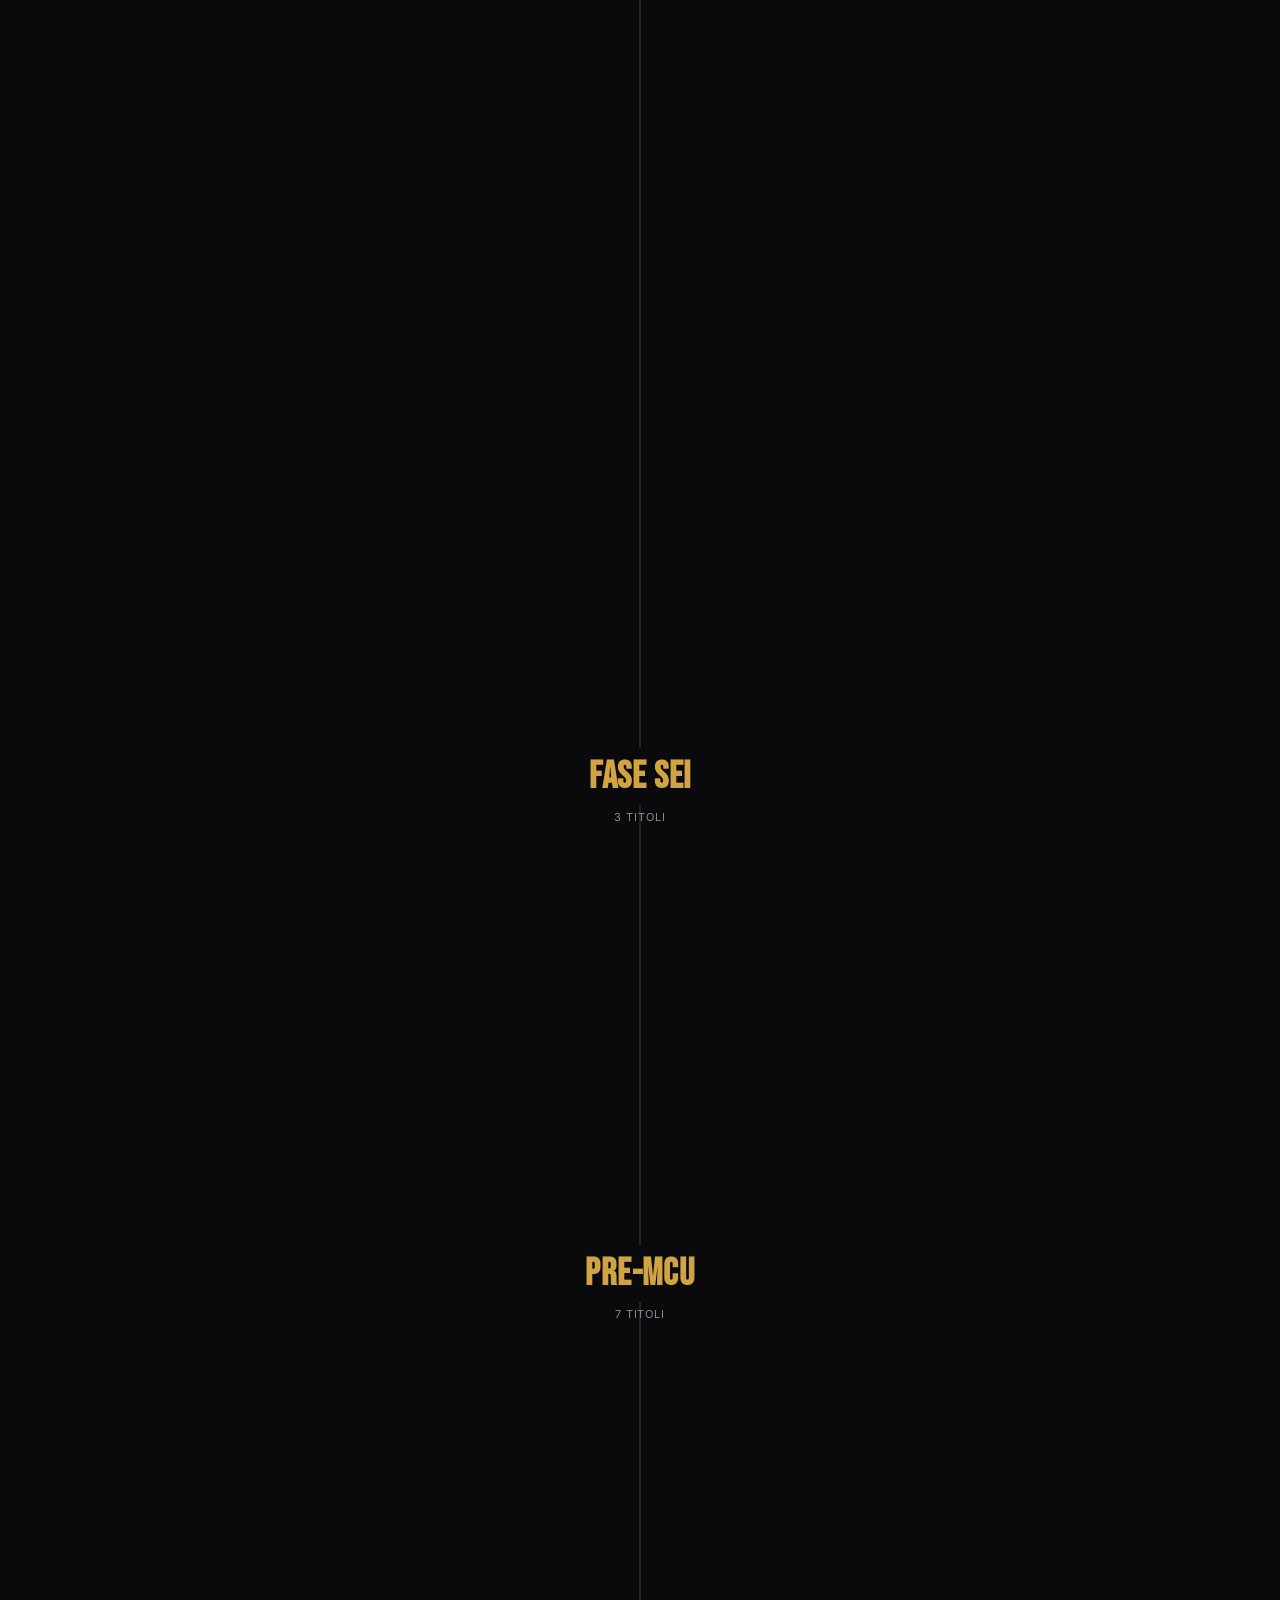
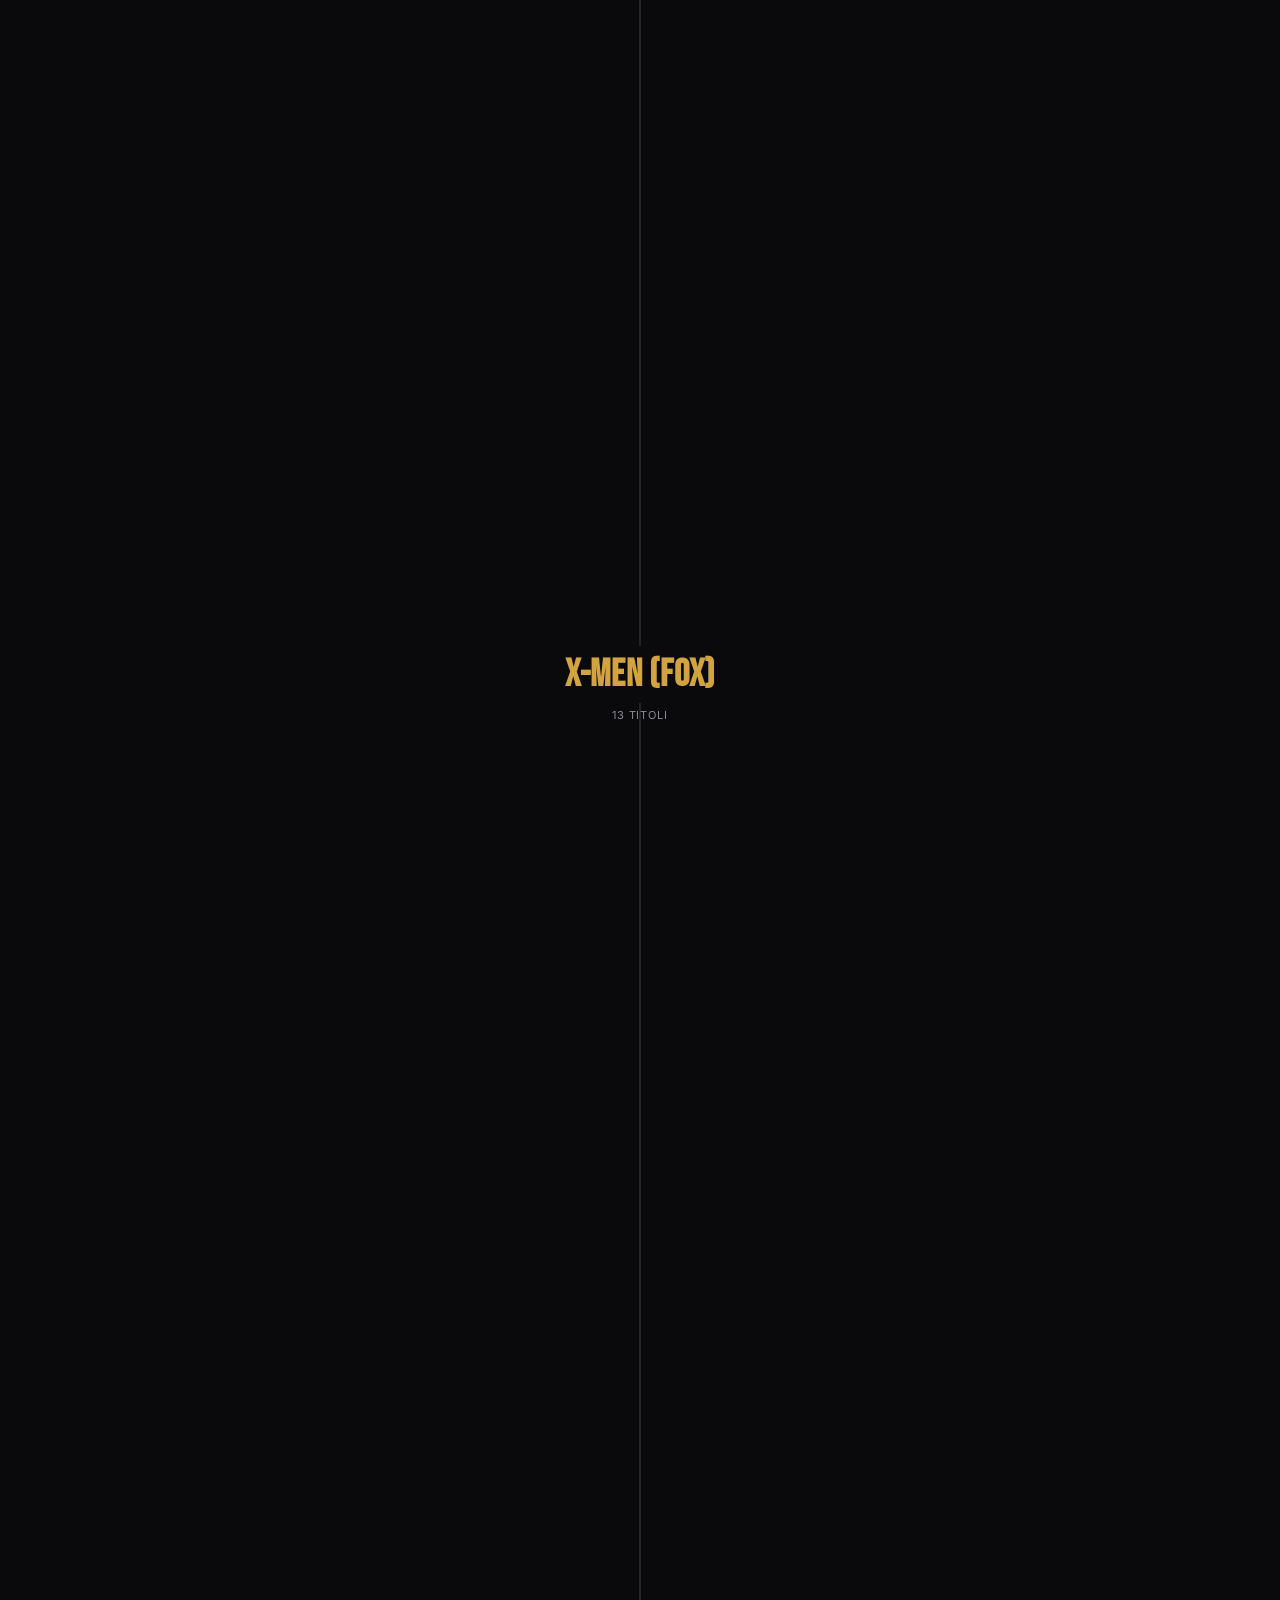
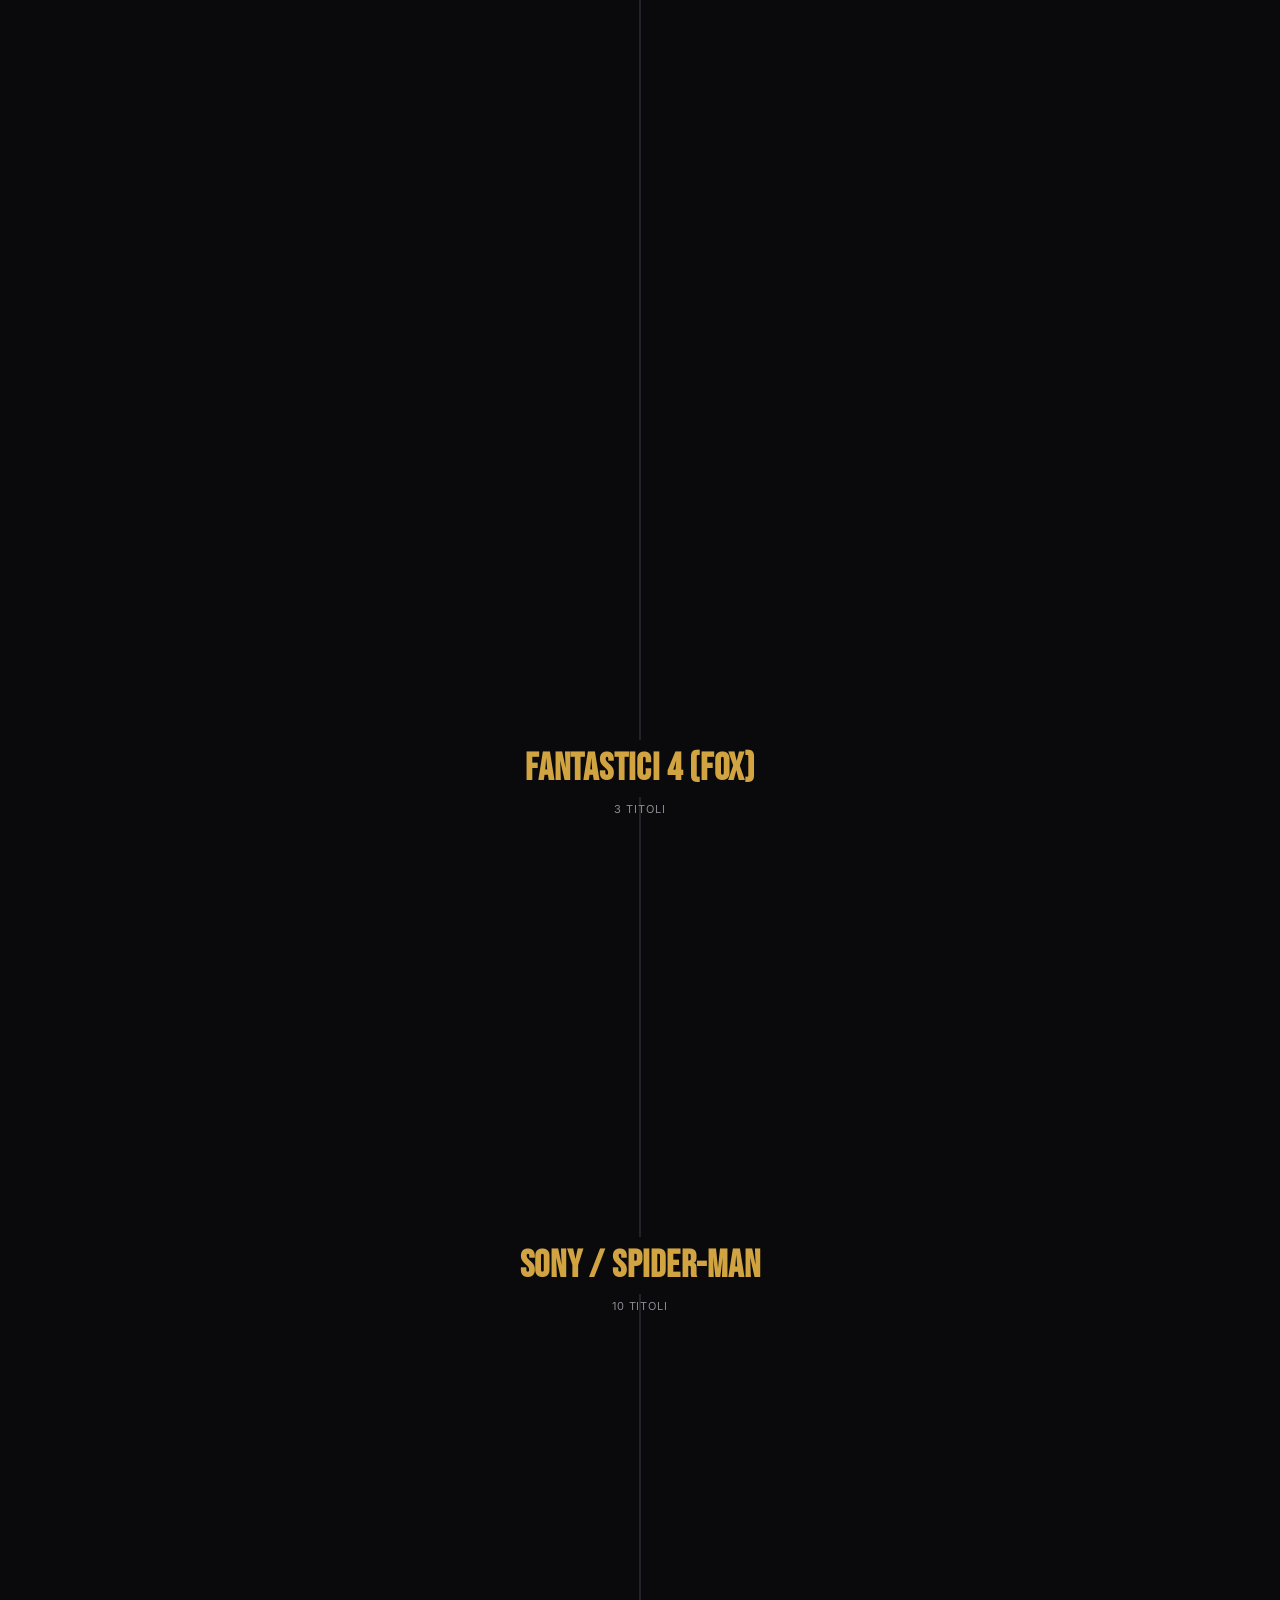
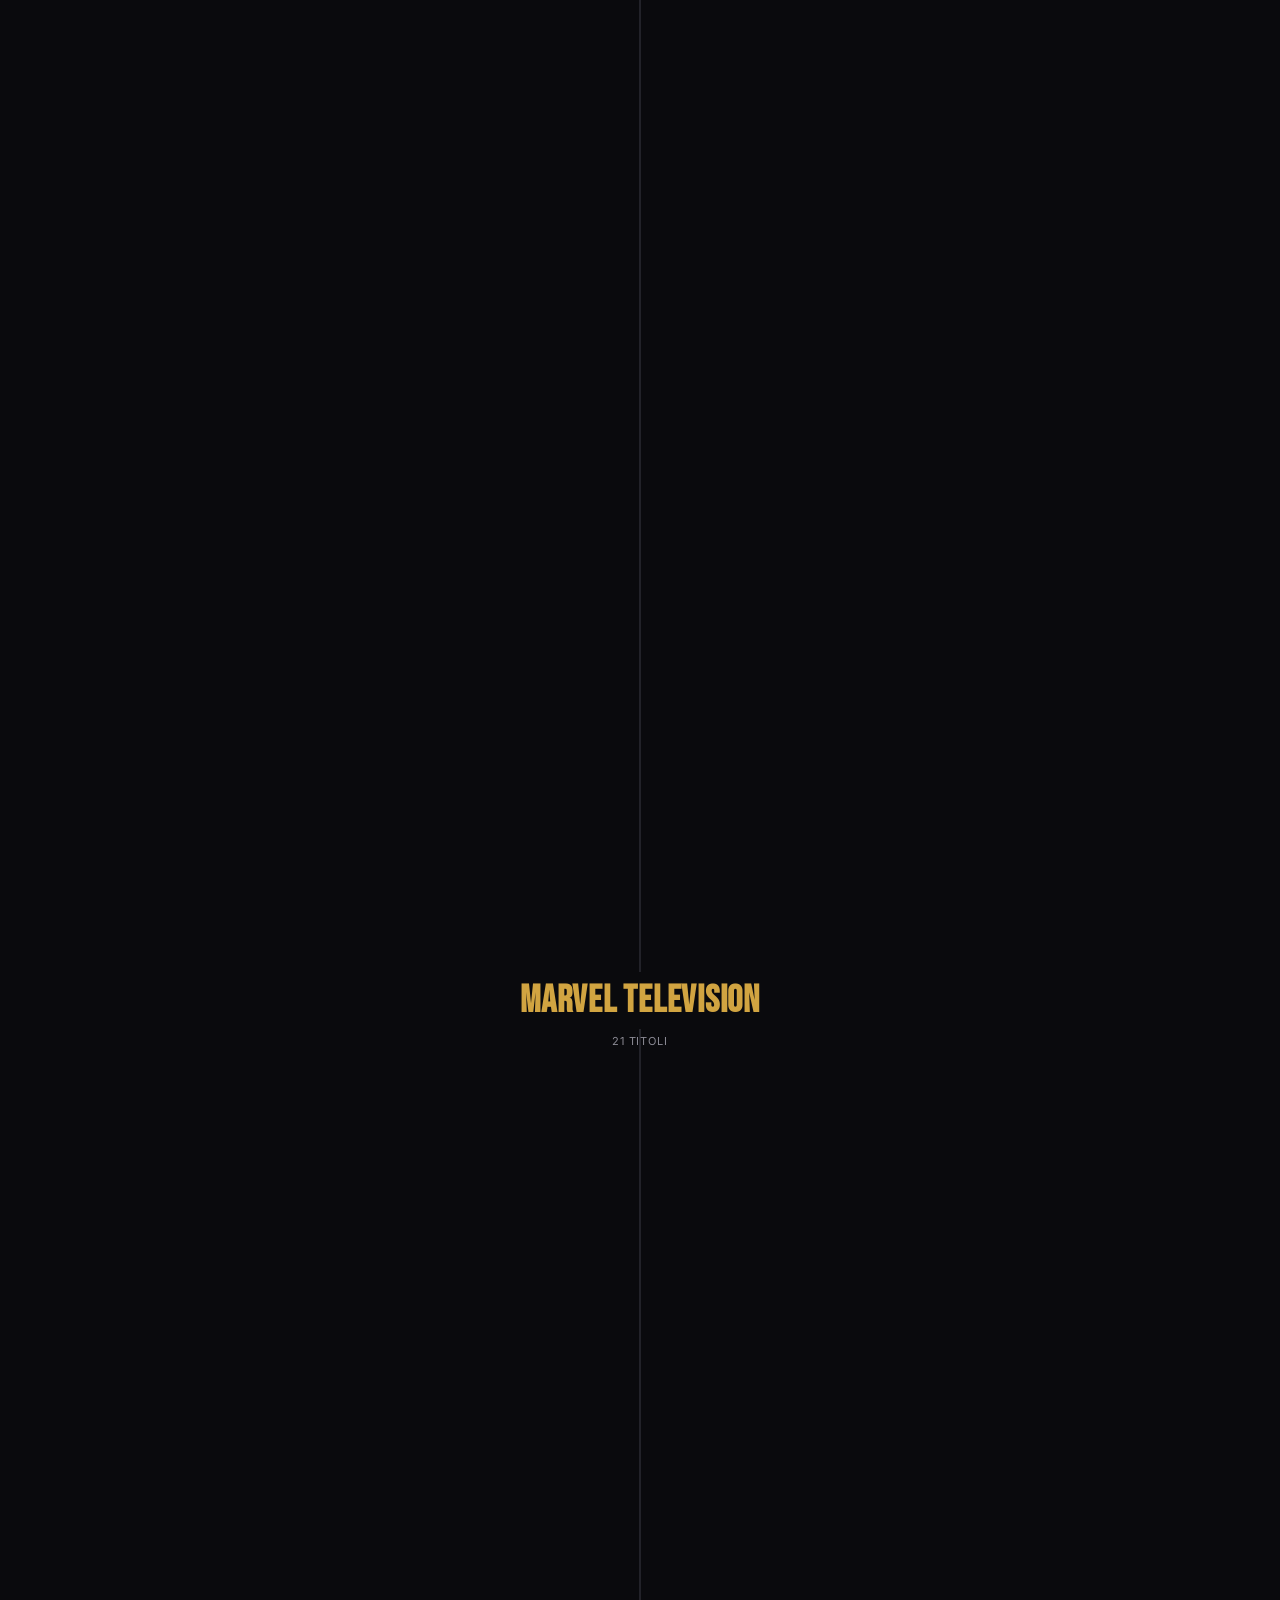
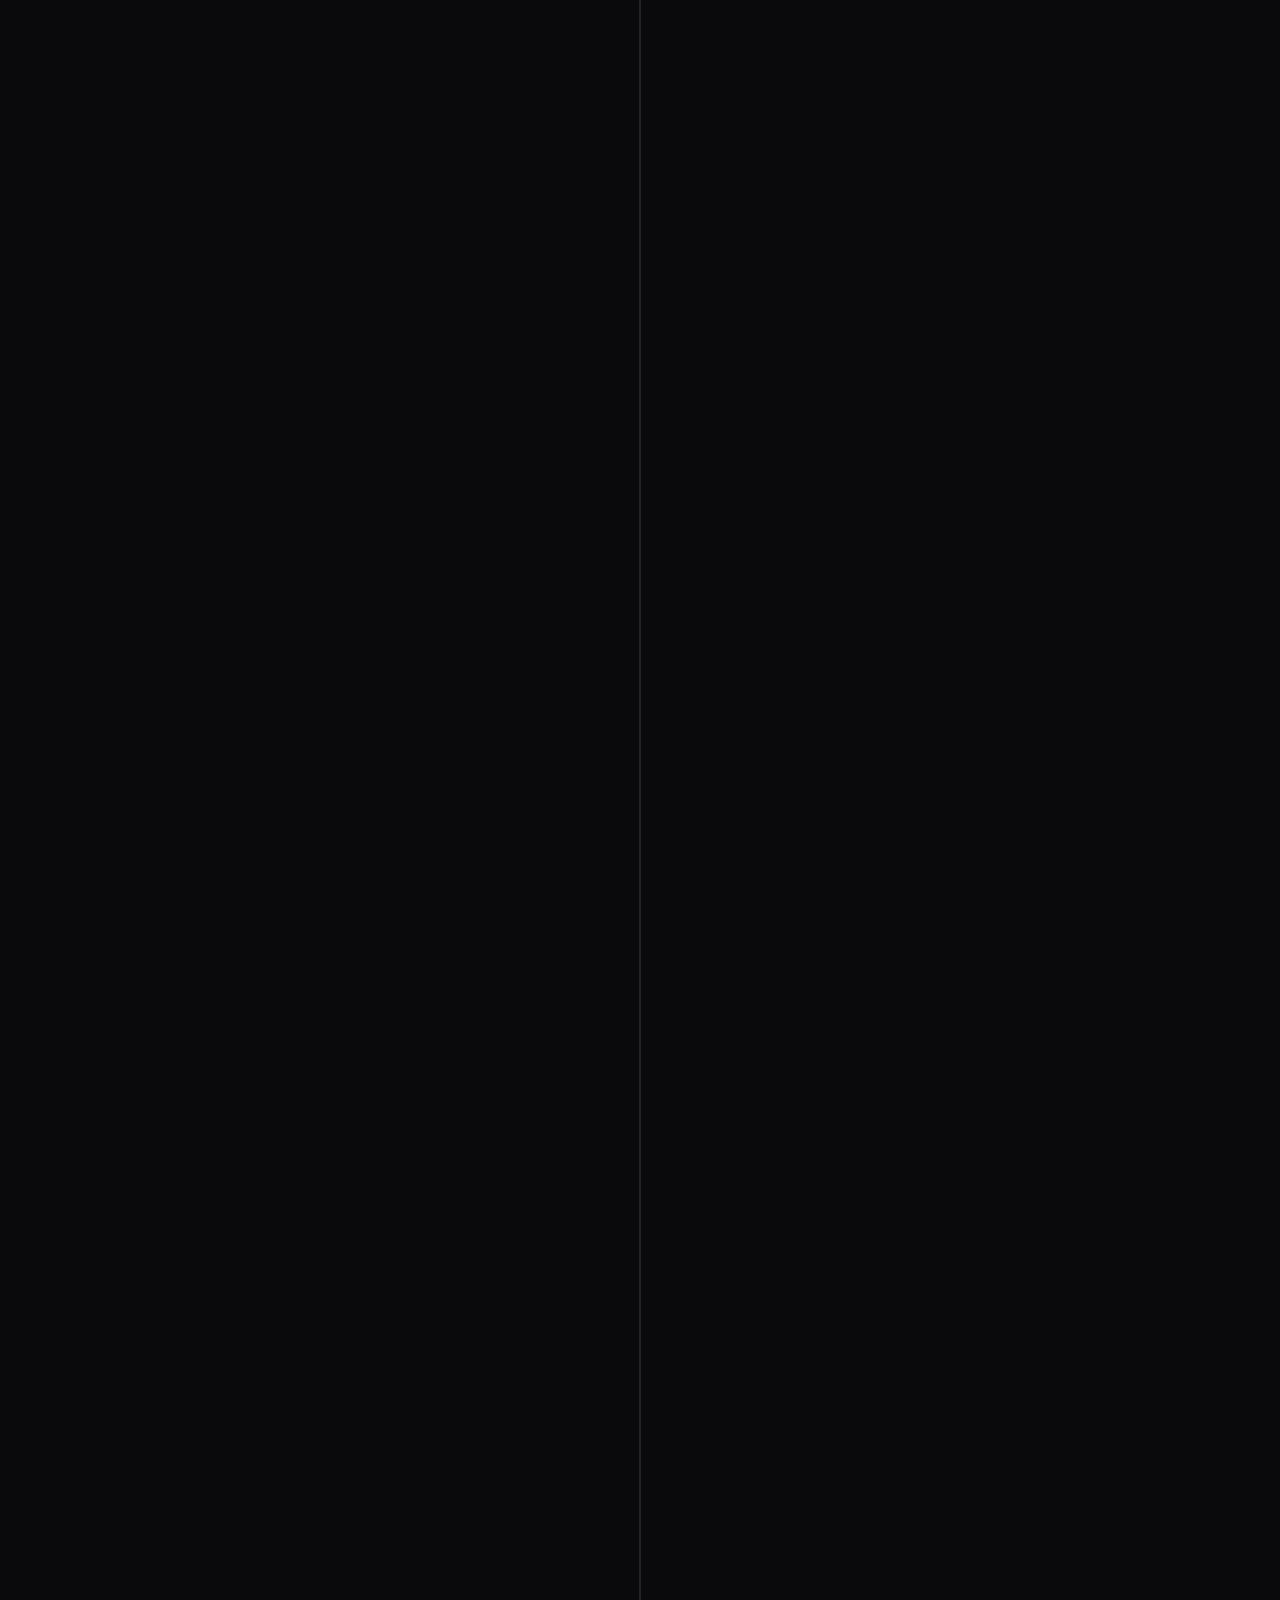
==== commit bbd716bb: "sito: la vista Cronologia segue davvero l'ordine degli eventi La terza linguetta prometteva "ordine " ====
--- a/index.html
+++ b/index.html
@@ -89,6 +89,13 @@
         </div>
 
         <div class="filter-group">
+          <label for="universo-filter">Universo</label>
+          <select id="universo-filter">
+            <option value="">Tutti</option>
+          </select>
+        </div>
+
+        <div class="filter-group">
           <label for="fase-filter">Fase</label>
           <select id="fase-filter">
             <option value="">Tutte</option>
--- a/style.css
+++ b/style.css
@@ -902,3 +902,55 @@
   letter-spacing:0.06em;
   color:var(--gold);
 }
+
+
+/* ============================================================
+   UNIVERSI
+   ============================================================ */
+
+/* Sottotitolo del divisore: nella vista Cronologia dice quali film compongono
+   l'universo, nella vista Fasi dichiara in che universo sta il blocco.
+   inline-block + background come l'h2, altrimenti la spina centrale
+   dello schermo largo gli passa attraverso. */
+.era-sublabel{
+  display:inline-block;
+  position:relative;
+  background:var(--bg);
+  padding:0 16px;
+  margin:2px 0 0;
+  max-width:min(100%, 46ch);
+  font-size:12px;
+  line-height:1.45;
+  letter-spacing:0.01em;
+  color:var(--ink-faint);
+}
+
+.badge-universo{
+  border-color:#3d4a63;
+  color:#9db4d8;
+  background:rgba(90,124,180,0.10);
+}
+
+/* Sette anni su 140 sono dedotti dai titoli vicini, non documentati.
+   Il tratteggio e il 'circa' servono a non farli passare per dati. */
+.card-ambientazione.is-stimato{
+  color:var(--ink-faint);
+  border-top-style:dotted;
+}
+
+.modal-anno{
+  font-family:var(--font-display);
+  font-size:30px;
+  line-height:1;
+  letter-spacing:0.02em;
+  color:var(--gold);
+  margin:0 0 2px;
+}
+.modal-anno.is-stimato{ color:var(--ink-dim); }
+.modal-anno-nota{
+  margin:0 0 10px;
+  font-size:12px;
+  font-style:italic;
+  line-height:1.5;
+  color:var(--ink-faint);
+}
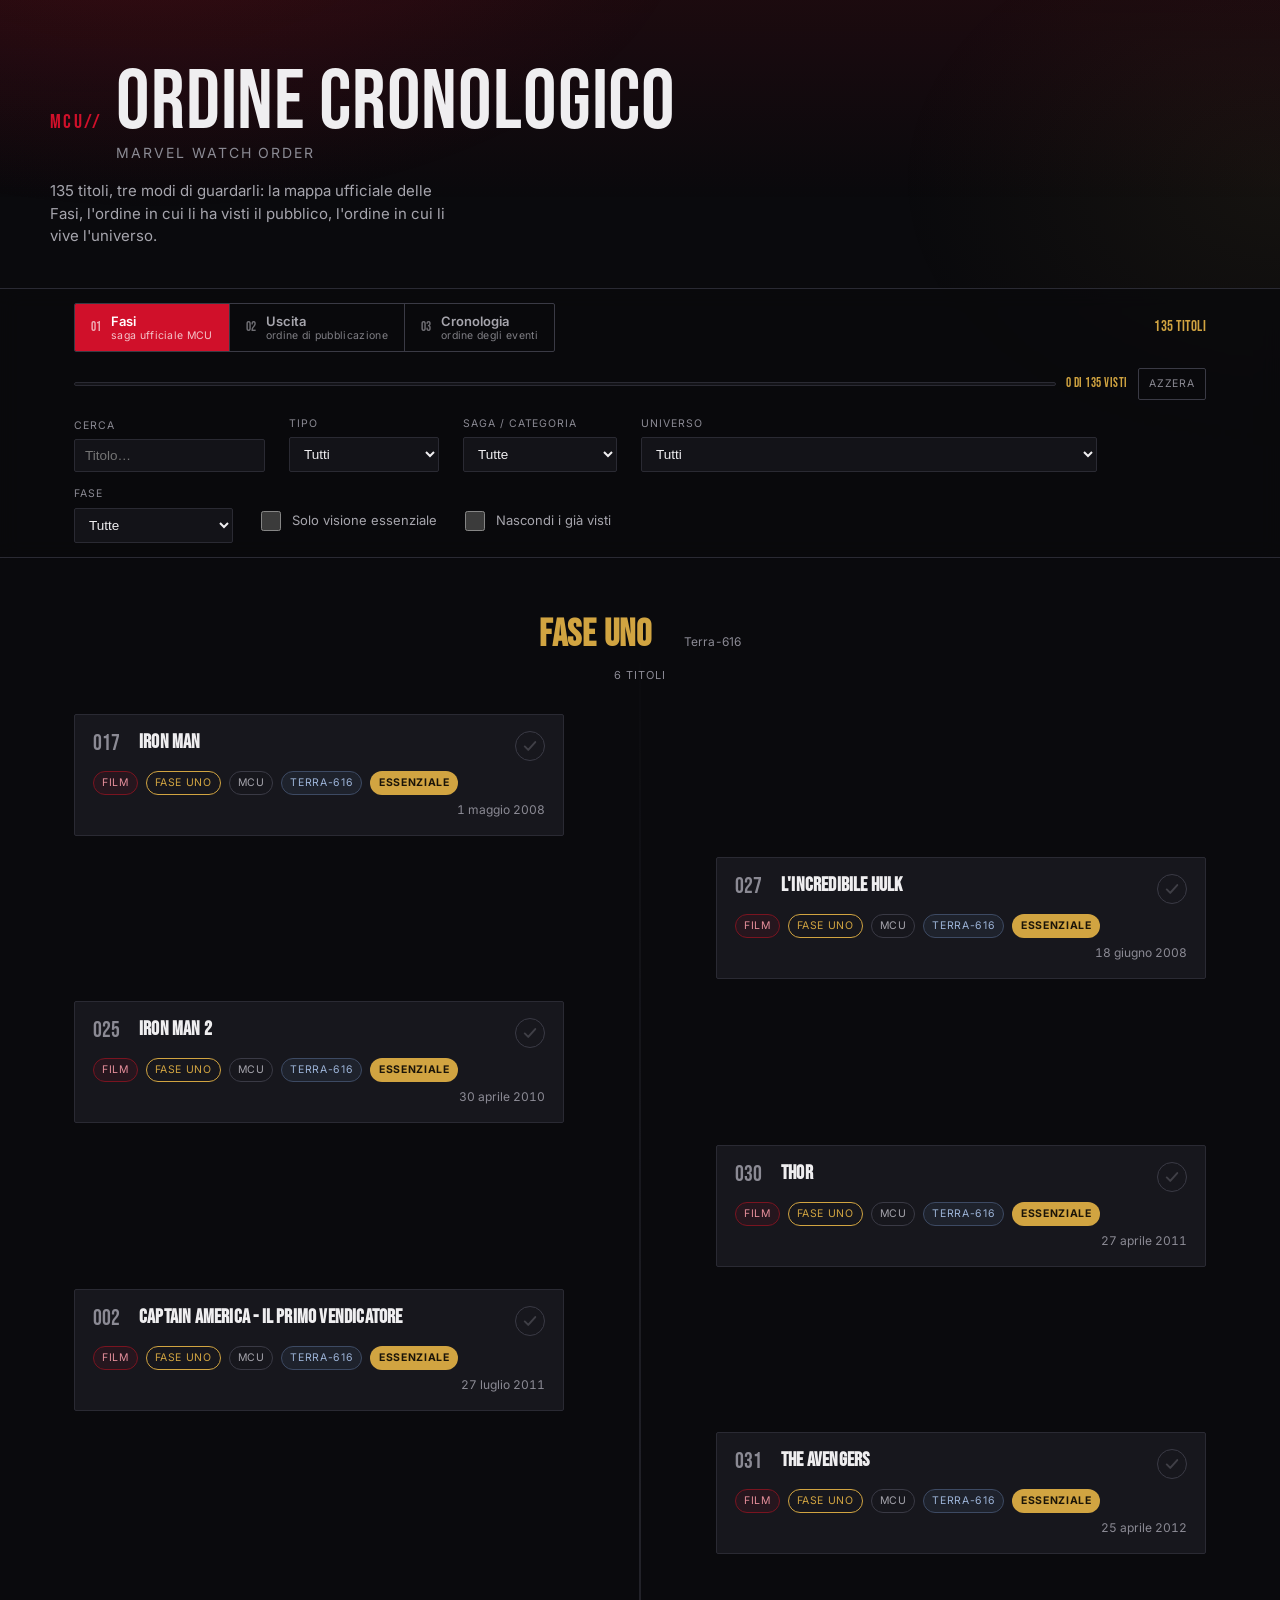
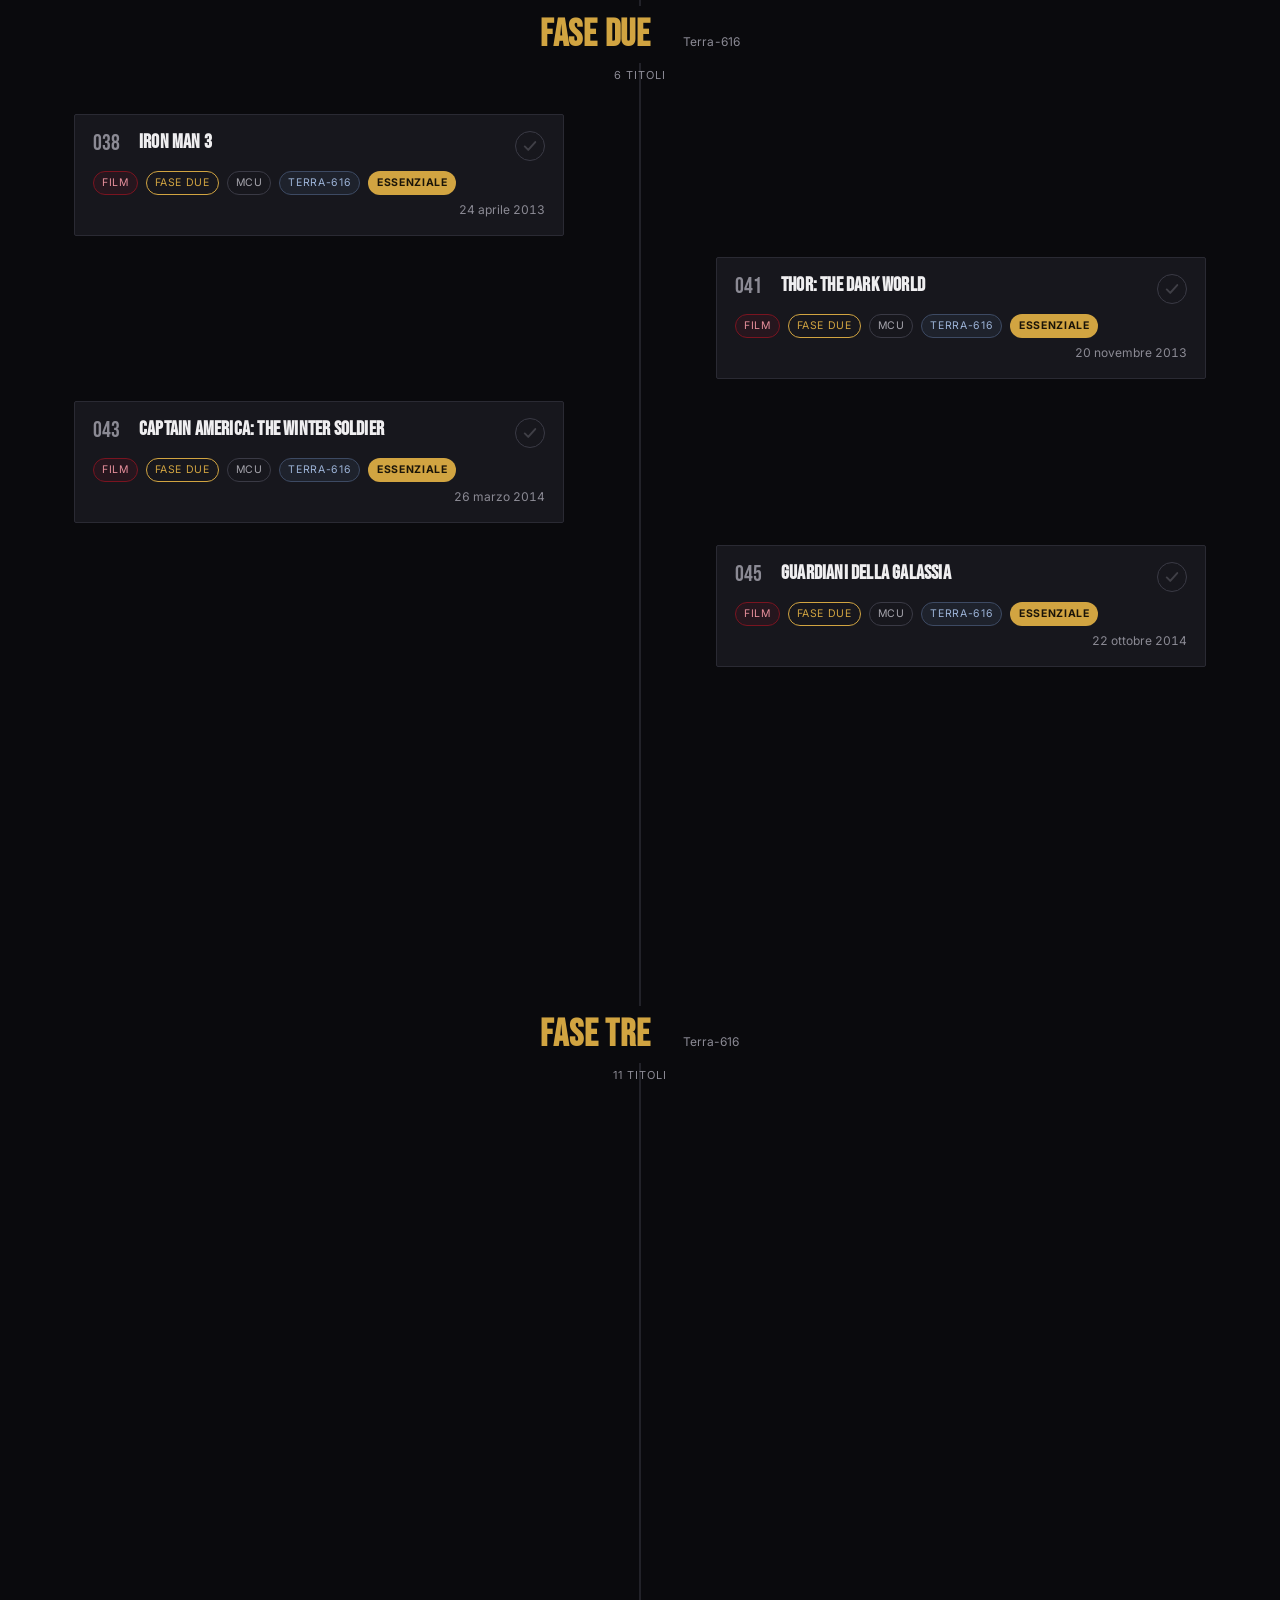
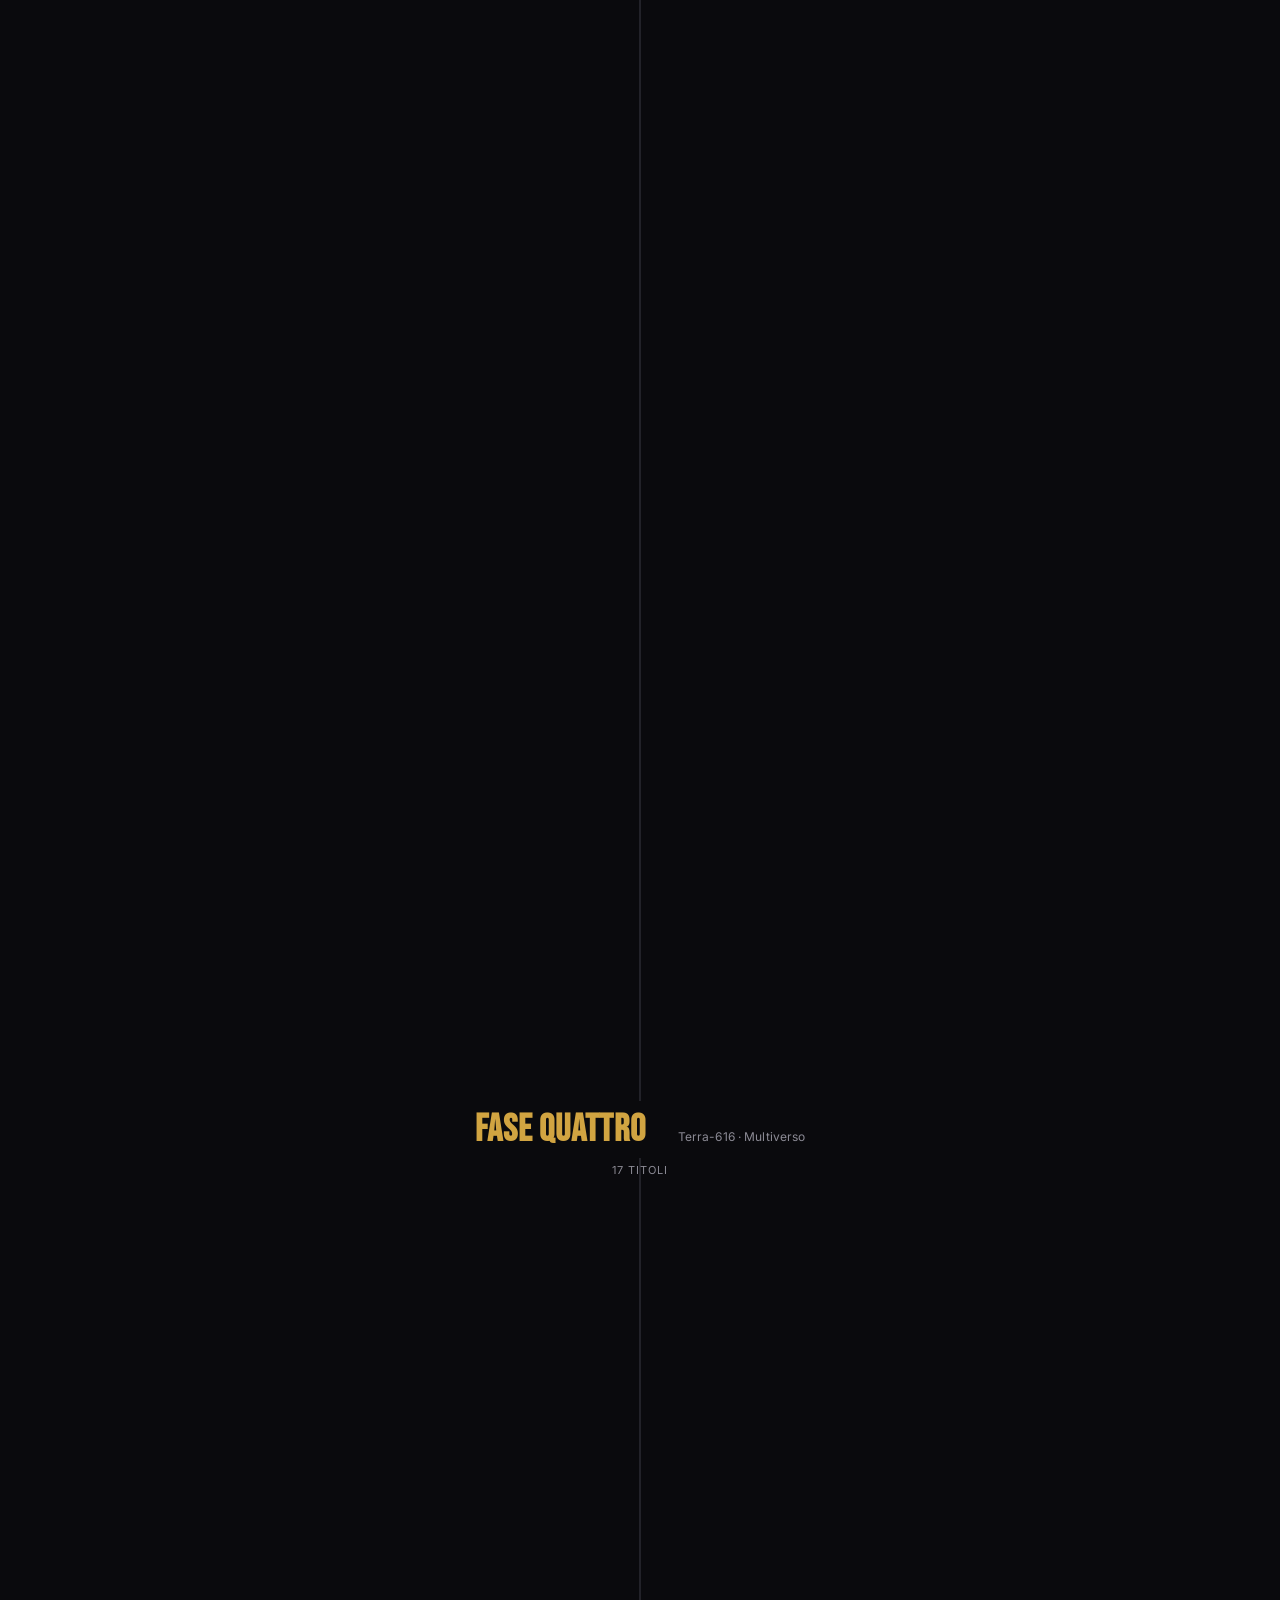
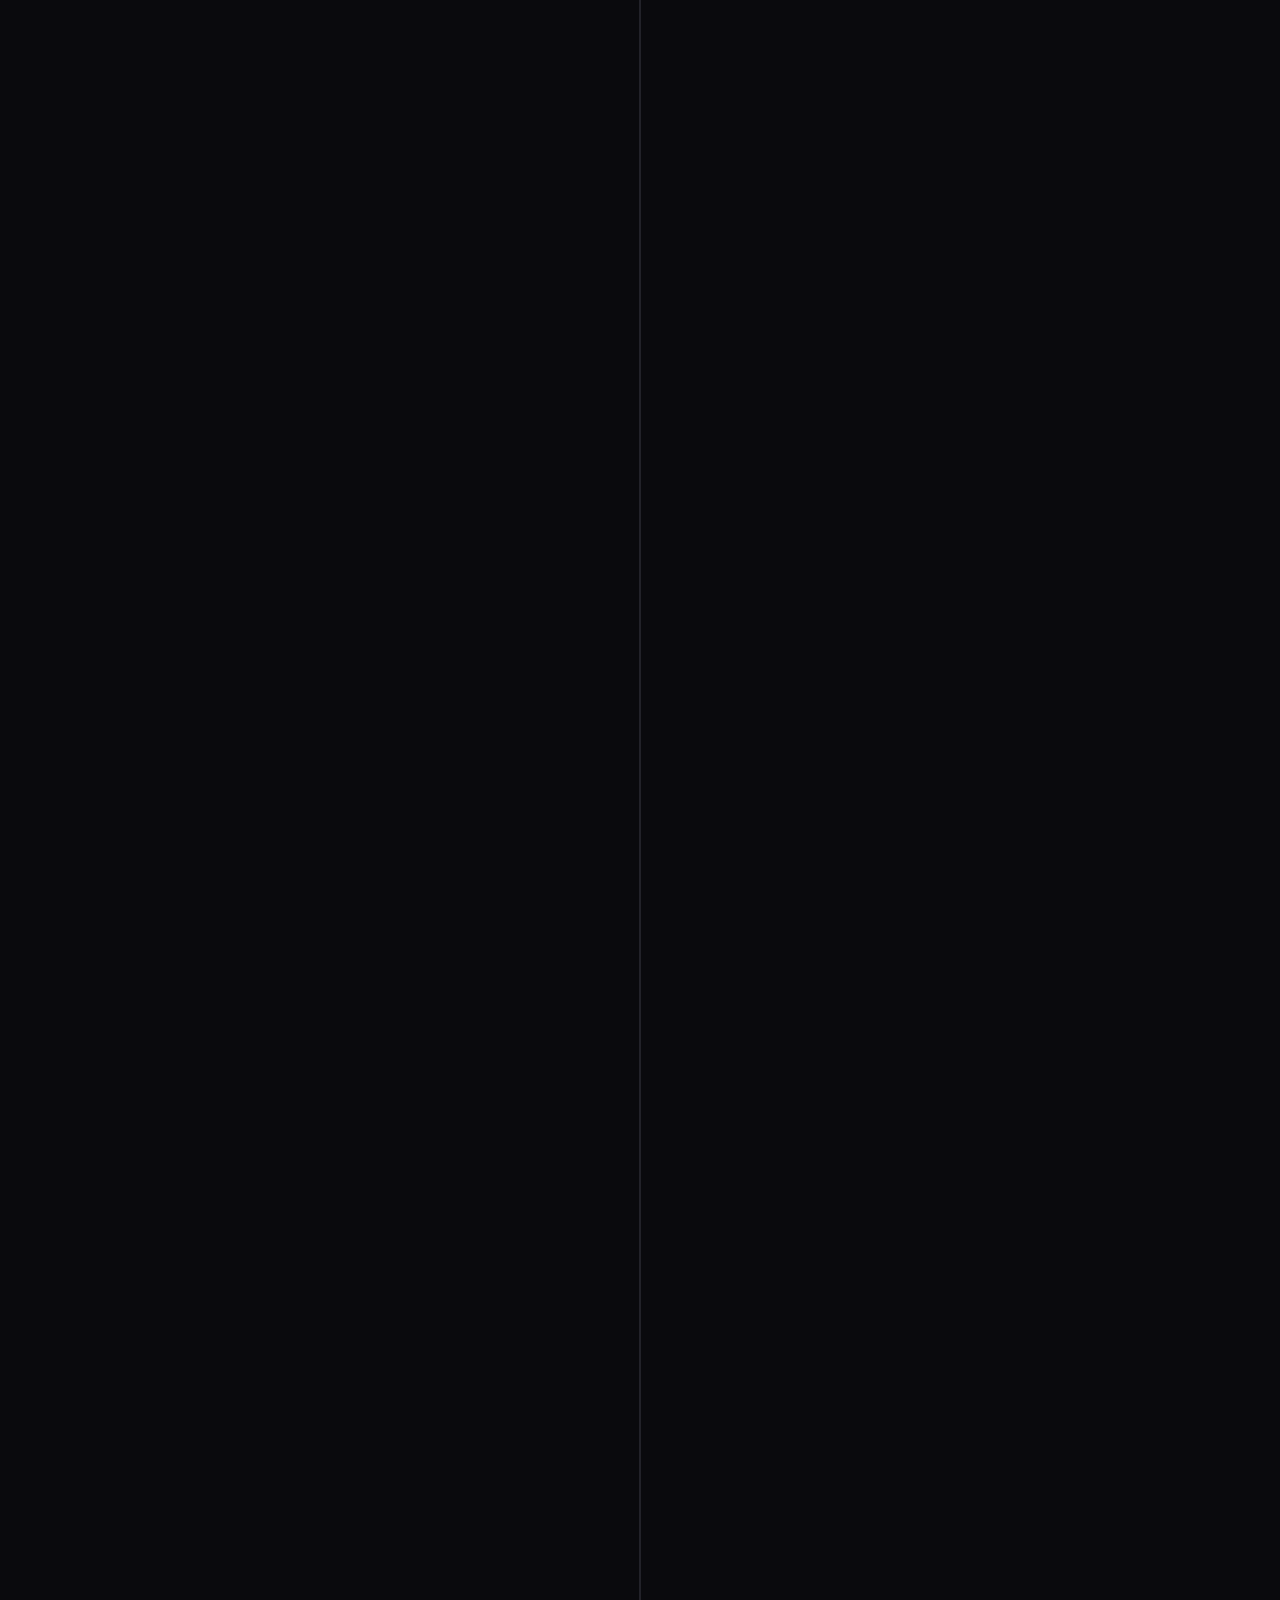
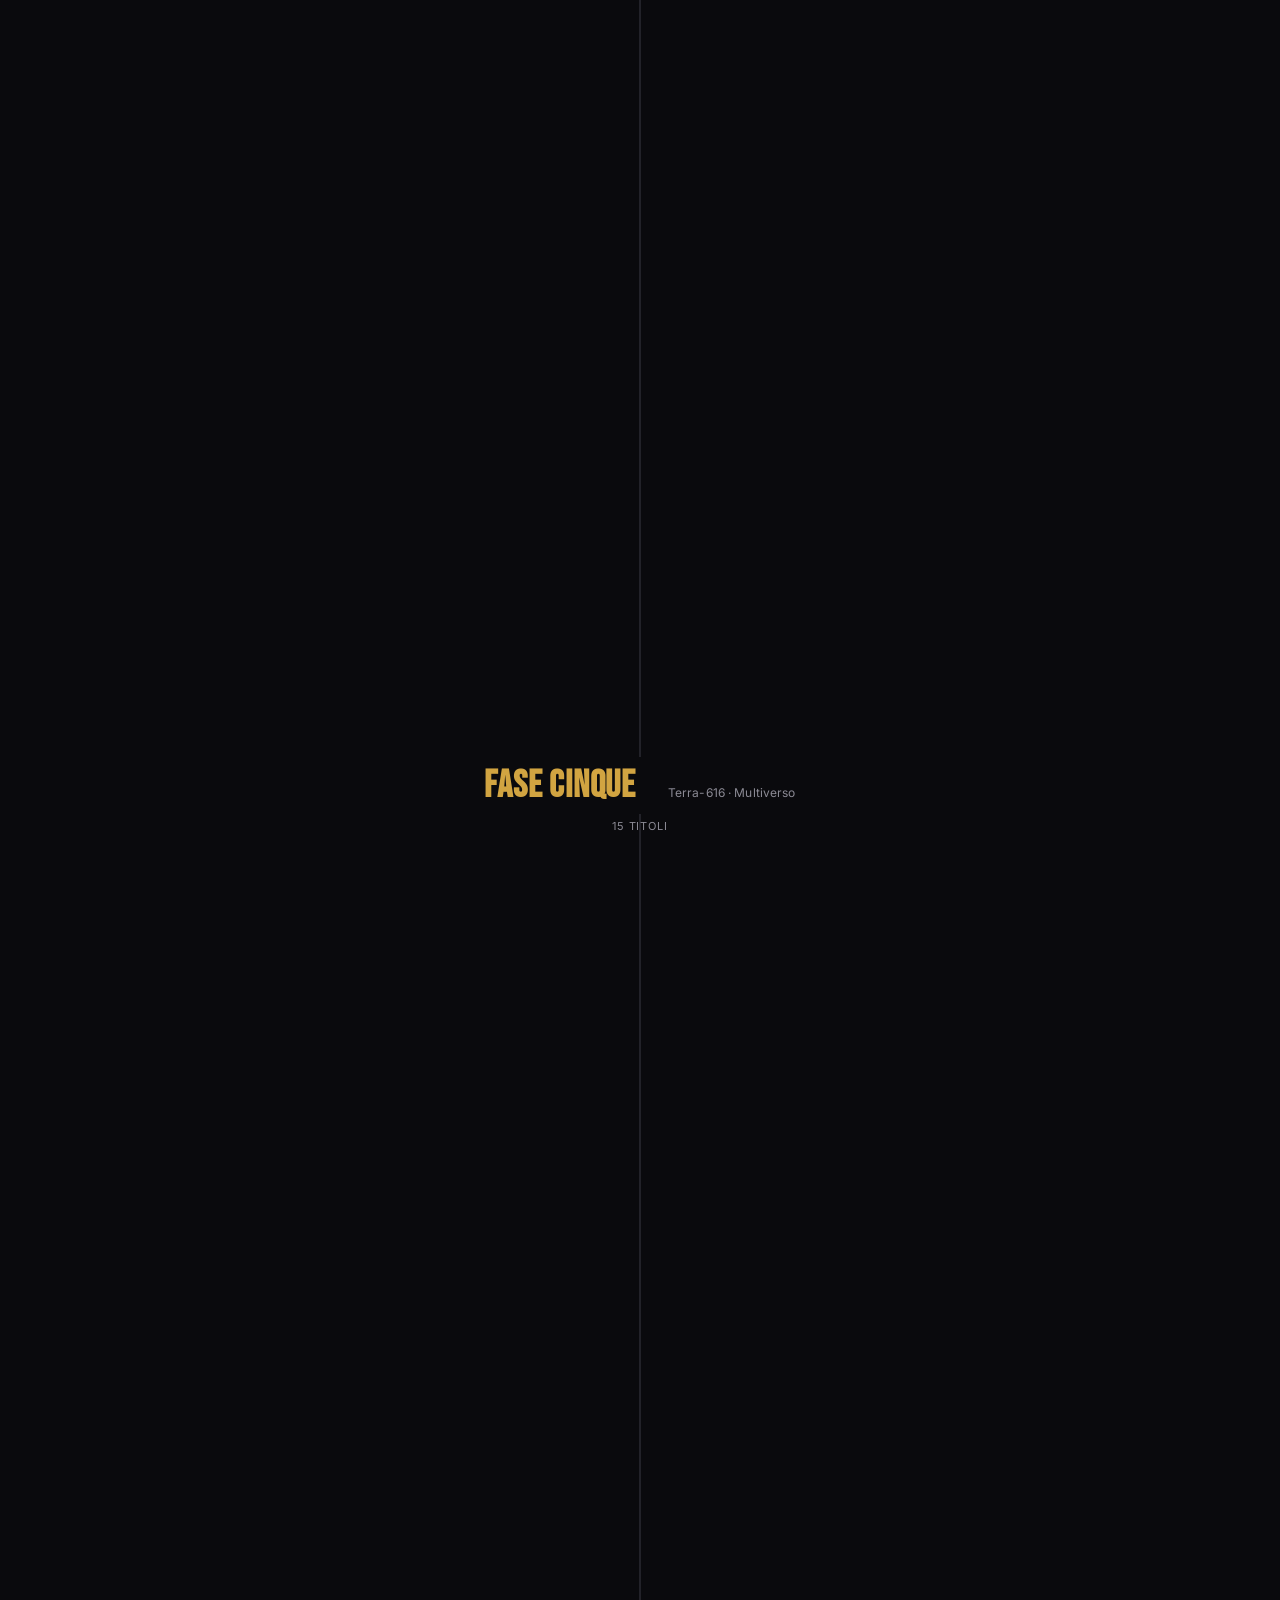
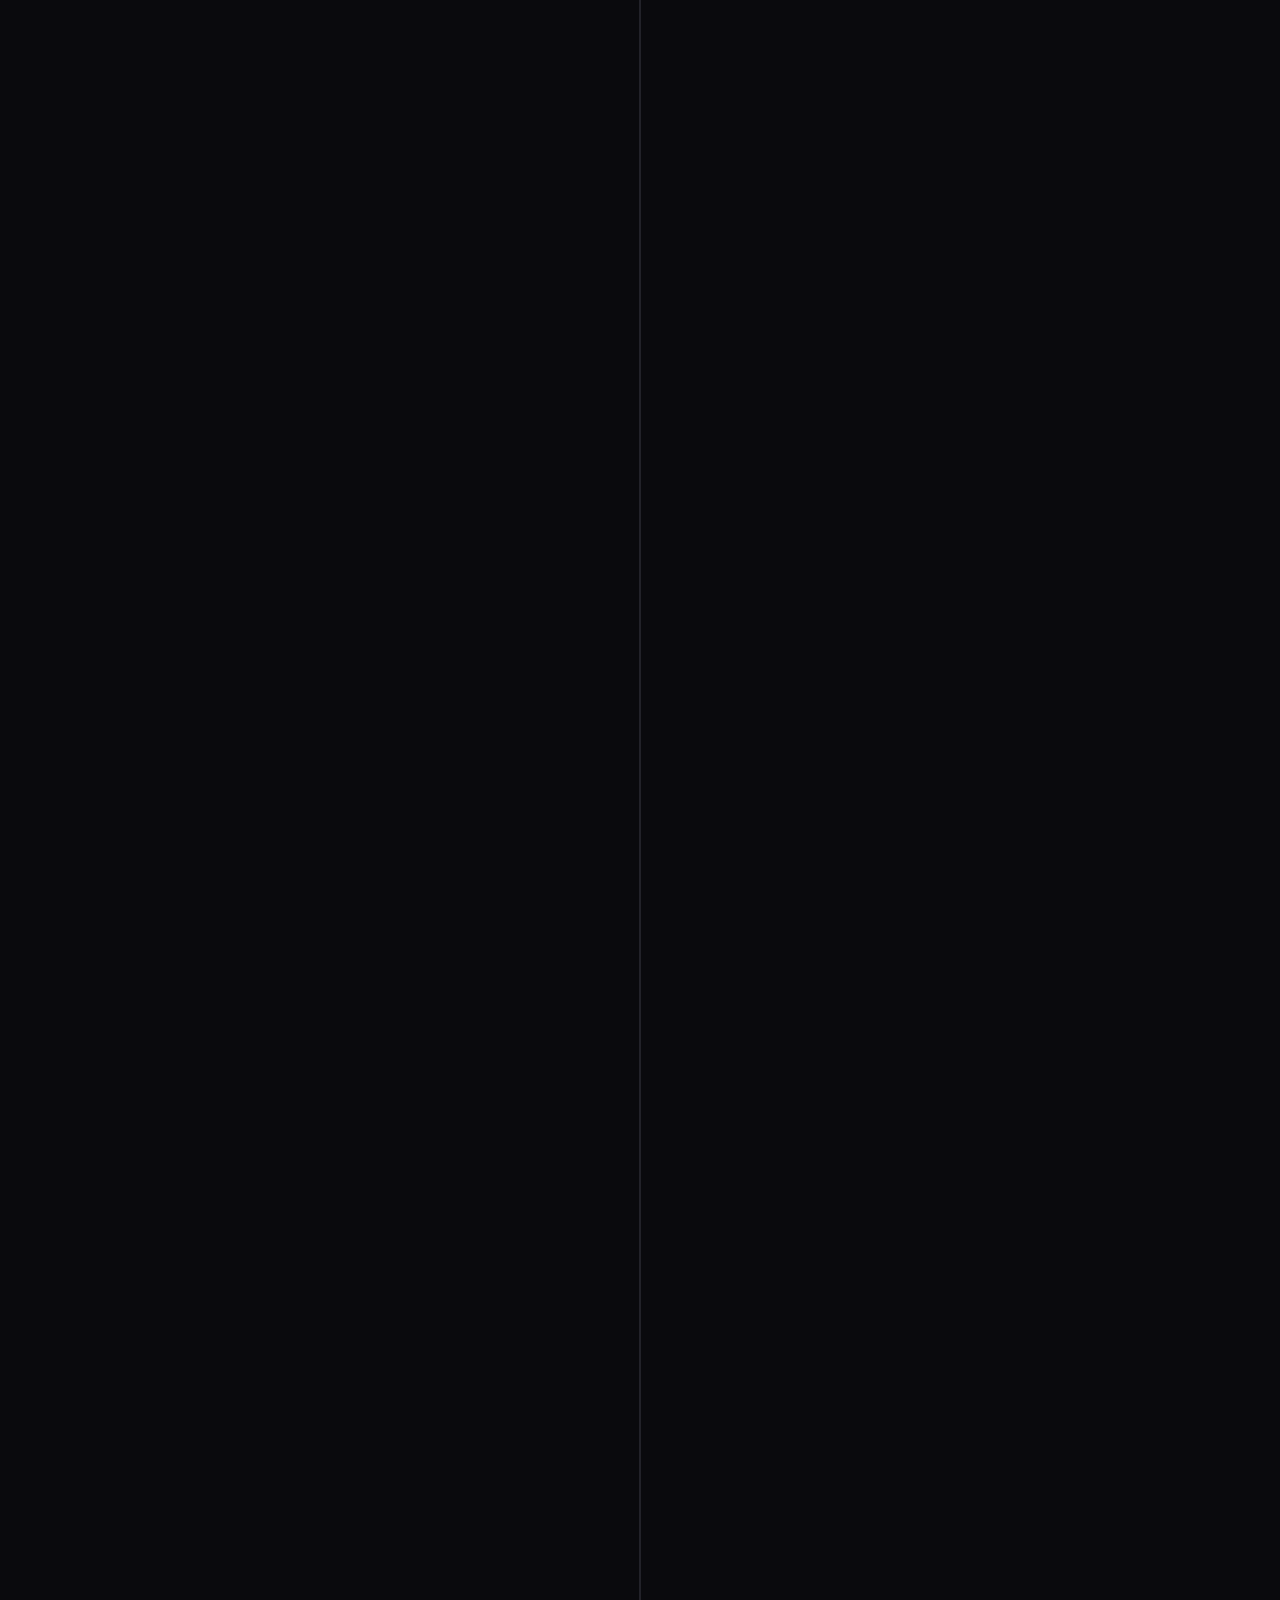
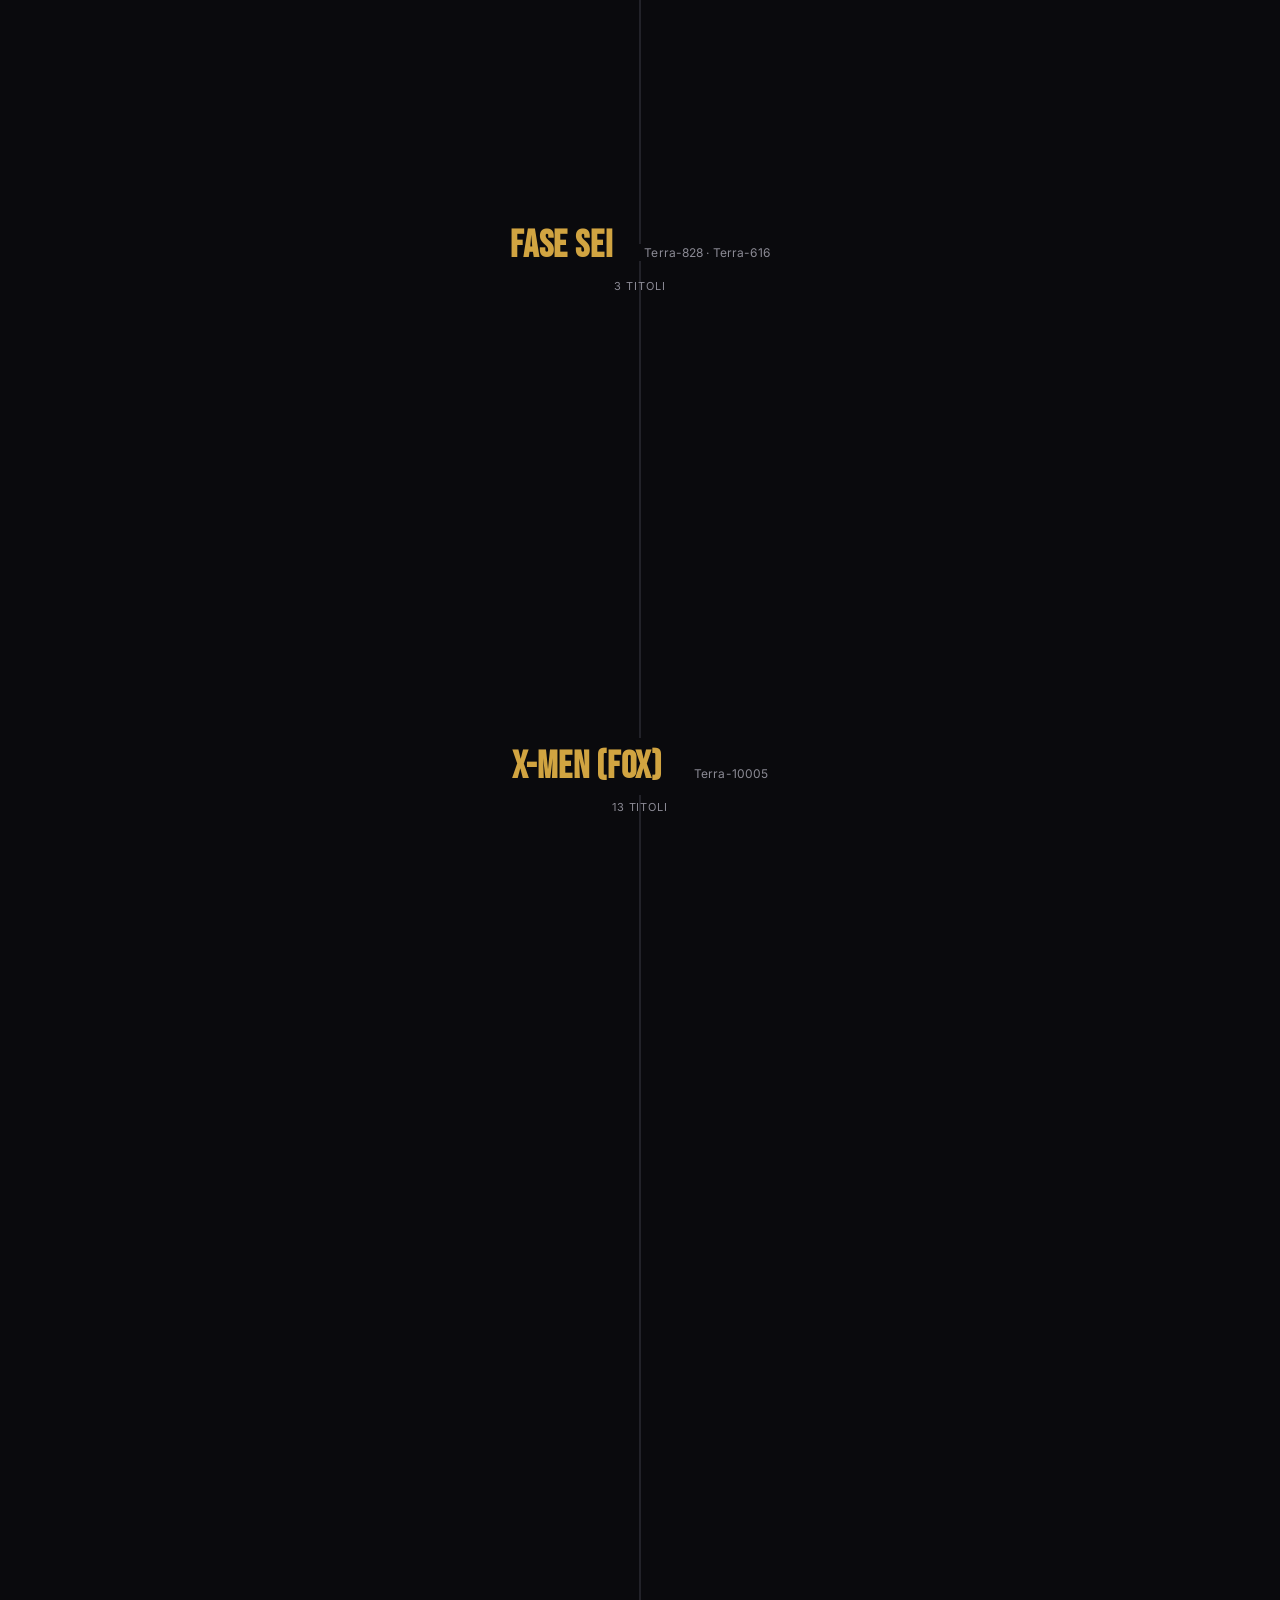
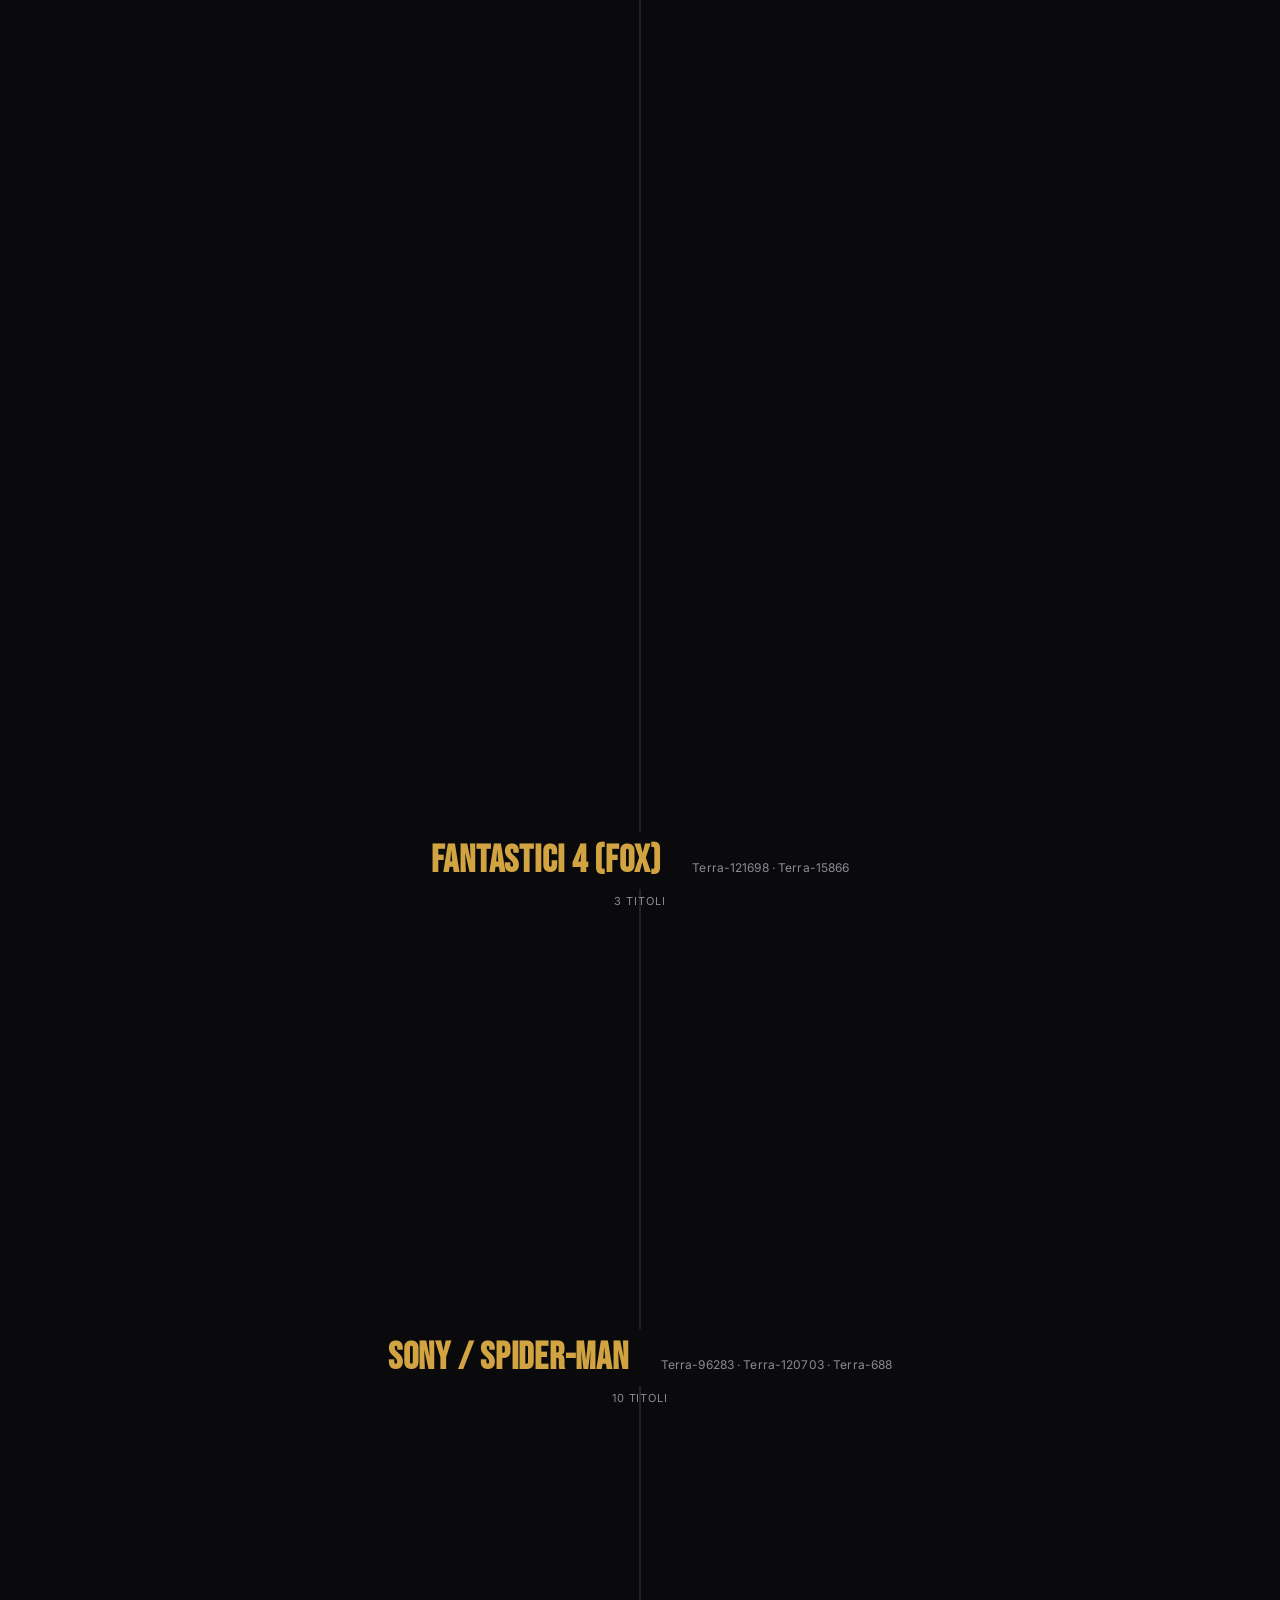
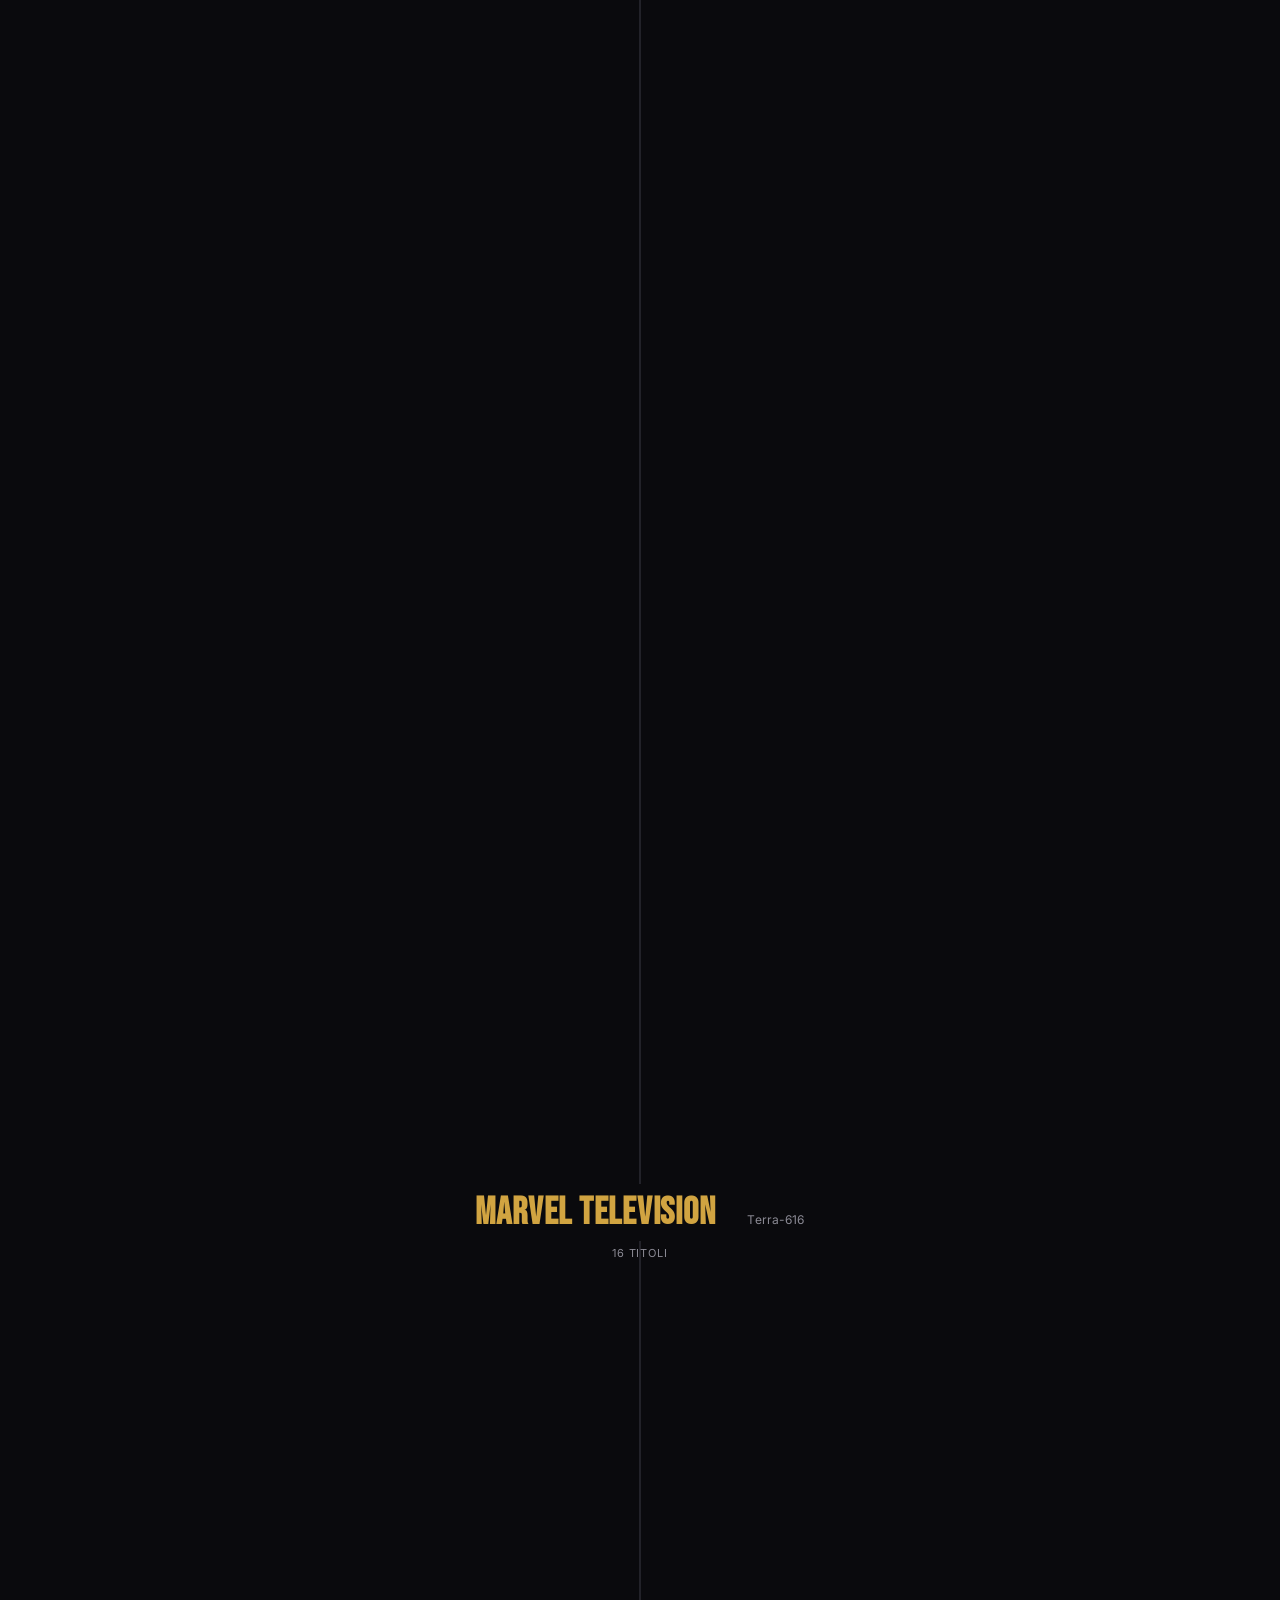
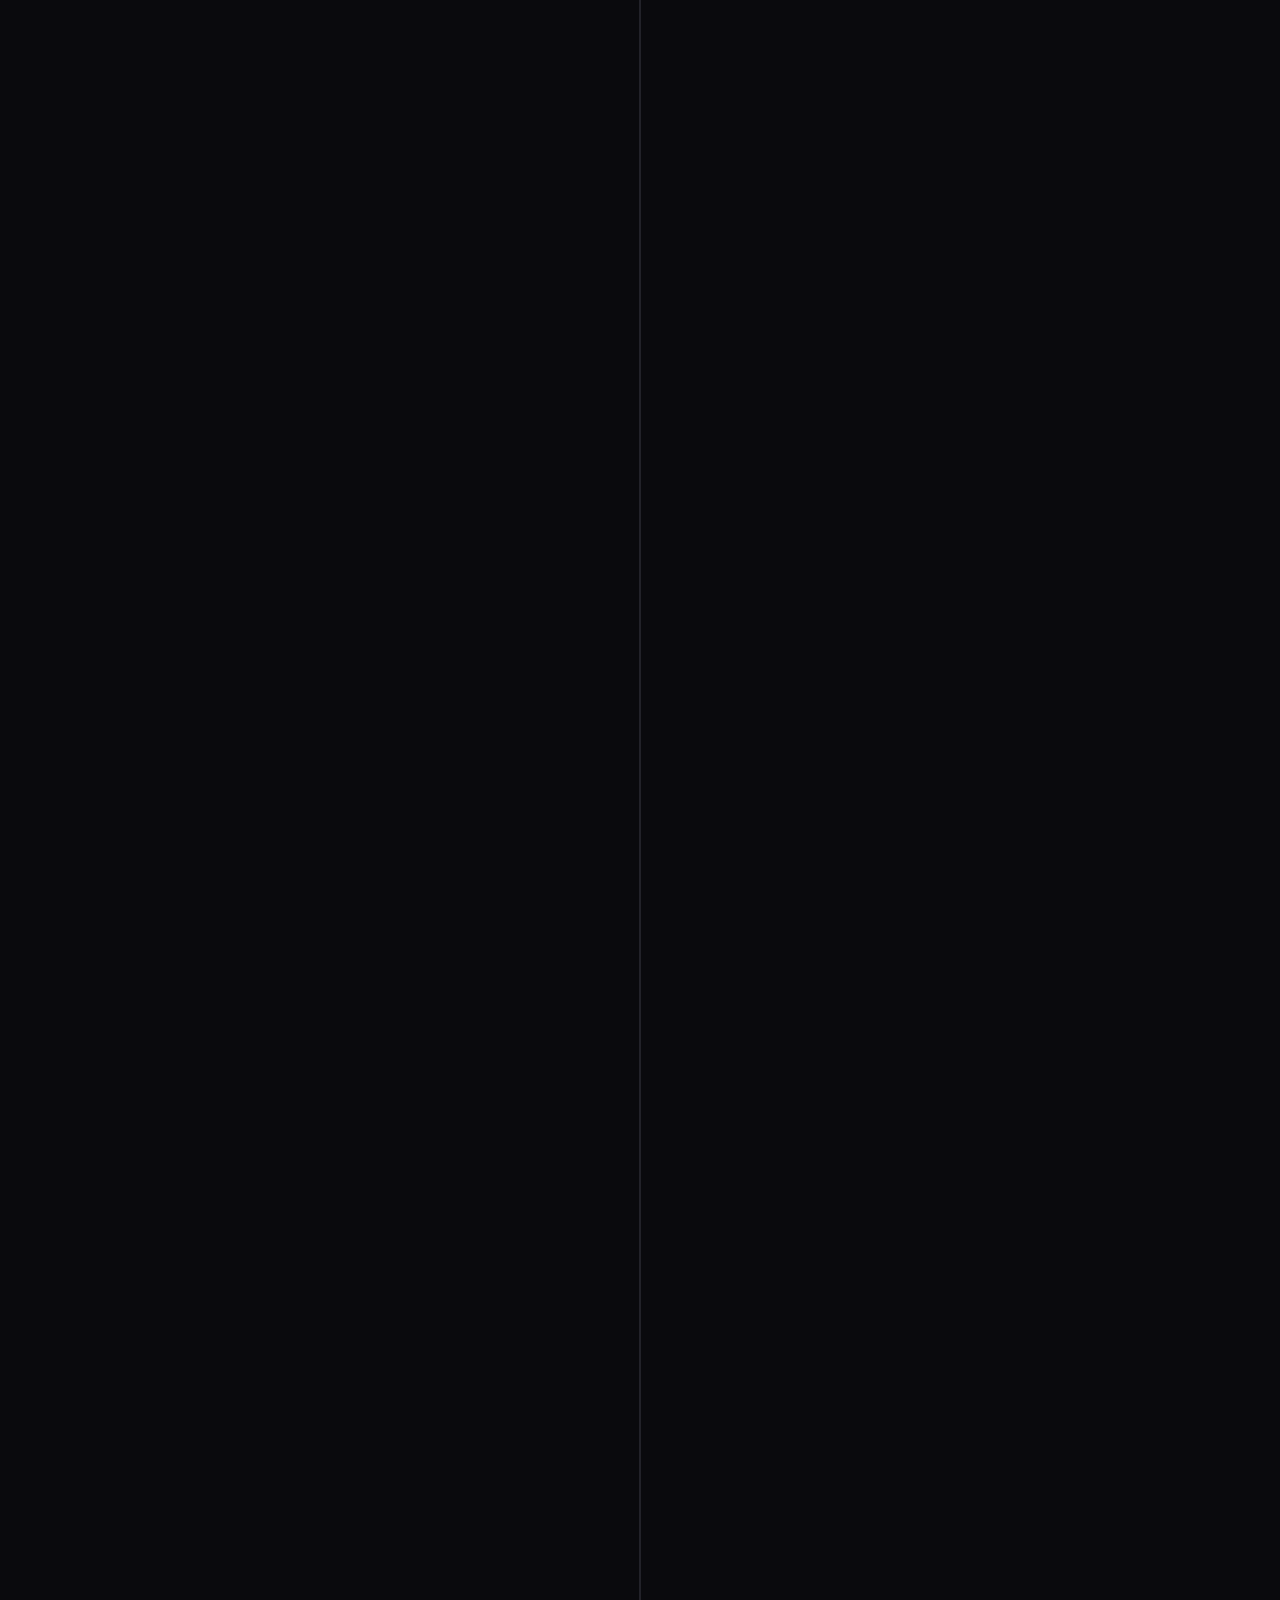
==== commit 975f98b2: "sito: venti universi, e i conti tornano su 151 Segue l'ingresso dei sedici titoli.  - UNIVERSI passa" ====
--- a/index.html
+++ b/index.html
@@ -27,7 +27,7 @@
       <span class="brand-mark">MCU//</span>
       <h1>Ordine Cronologico<span class="brand-sub">Marvel Watch Order</span></h1>
     </div>
-    <p class="header-tagline"><span id="total-count">140</span> titoli, tre modi di guardarli: la mappa ufficiale delle Fasi, l'ordine in cui li ha visti il pubblico, l'ordine in cui li vive l'universo.</p>
+    <p class="header-tagline"><span id="total-count">151</span> titoli, tre modi di guardarli: la mappa ufficiale delle Fasi, l'ordine in cui li ha visti il pubblico, l'ordine in cui li vive l'universo.</p>
   </div>
 </header>
 
@@ -57,13 +57,13 @@
           <svg class="chevron" width="10" height="6" viewBox="0 0 10 6" aria-hidden="true"><path d="M1 1l4 4 4-4" stroke="currentColor" stroke-width="1.6" fill="none" stroke-linecap="round" stroke-linejoin="round"/></svg>
         </button>
 
-        <p class="result-count" role="status" aria-live="polite"><span id="result-count">140</span> <span id="result-count-label">titoli</span></p>
+        <p class="result-count" role="status" aria-live="polite"><span id="result-count">151</span> <span id="result-count-label">titoli</span></p>
 
         <div class="progress" id="progress" hidden>
-          <div class="progress-bar" role="progressbar" aria-labelledby="progress-text" aria-valuemin="0" aria-valuemax="140" aria-valuenow="0">
+          <div class="progress-bar" role="progressbar" aria-labelledby="progress-text" aria-valuemin="0" aria-valuemax="151" aria-valuenow="0">
             <span class="progress-fill" id="progress-fill"></span>
           </div>
-          <p class="progress-text" id="progress-text">0 di 140 visti</p>
+          <p class="progress-text" id="progress-text">0 di 151 visti</p>
           <button type="button" id="reset-visti" class="progress-reset">Azzera</button>
         </div>
       </div>
--- a/style.css
+++ b/style.css
@@ -954,3 +954,28 @@
   line-height:1.5;
   color:var(--ink-faint);
 }
+
+
+/* ============================================================
+   STAGIONI ACCORPATE
+   ============================================================ */
+
+/* Una stagione spezzata in blocchi e' una card sola nelle Fasi e nell'Uscita.
+   Se ne hai visti alcuni ma non tutti non e' ne' vista ne' da vedere: la
+   spunta resta vuota ma bordata, e aria-pressed vale "mixed". */
+.visto-btn.is-parziale{
+  border-color:var(--gold);
+  color:var(--gold);
+  background:rgba(209,164,65,0.10);
+}
+.visto-btn.is-parziale svg{ opacity:0.45; }
+
+.card-blocchi{
+  color:var(--ink-faint);
+  font-style:italic;
+  text-transform:none;
+  letter-spacing:0;
+}
+
+/* riga dei blocchi dentro la scheda: stessa grammatica delle stagioni */
+.modal-blocchi{ margin-top:10px; }
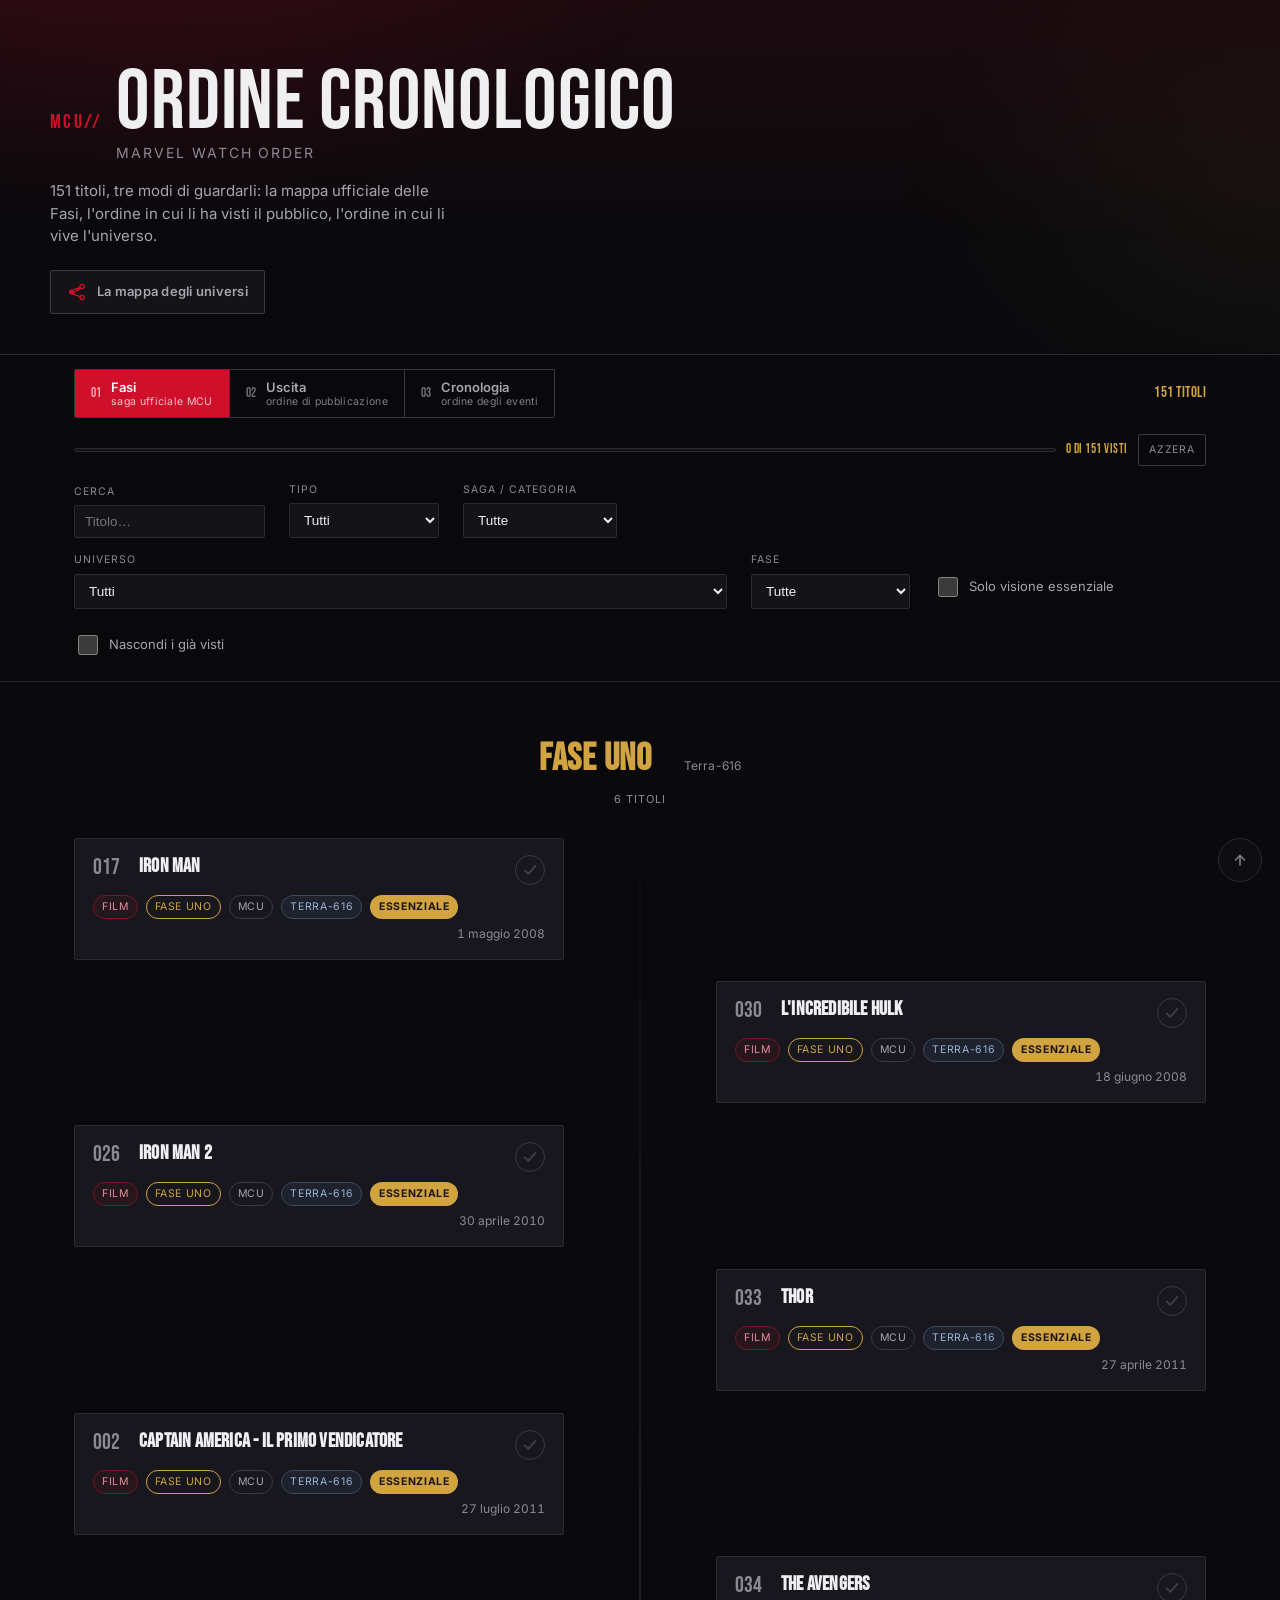
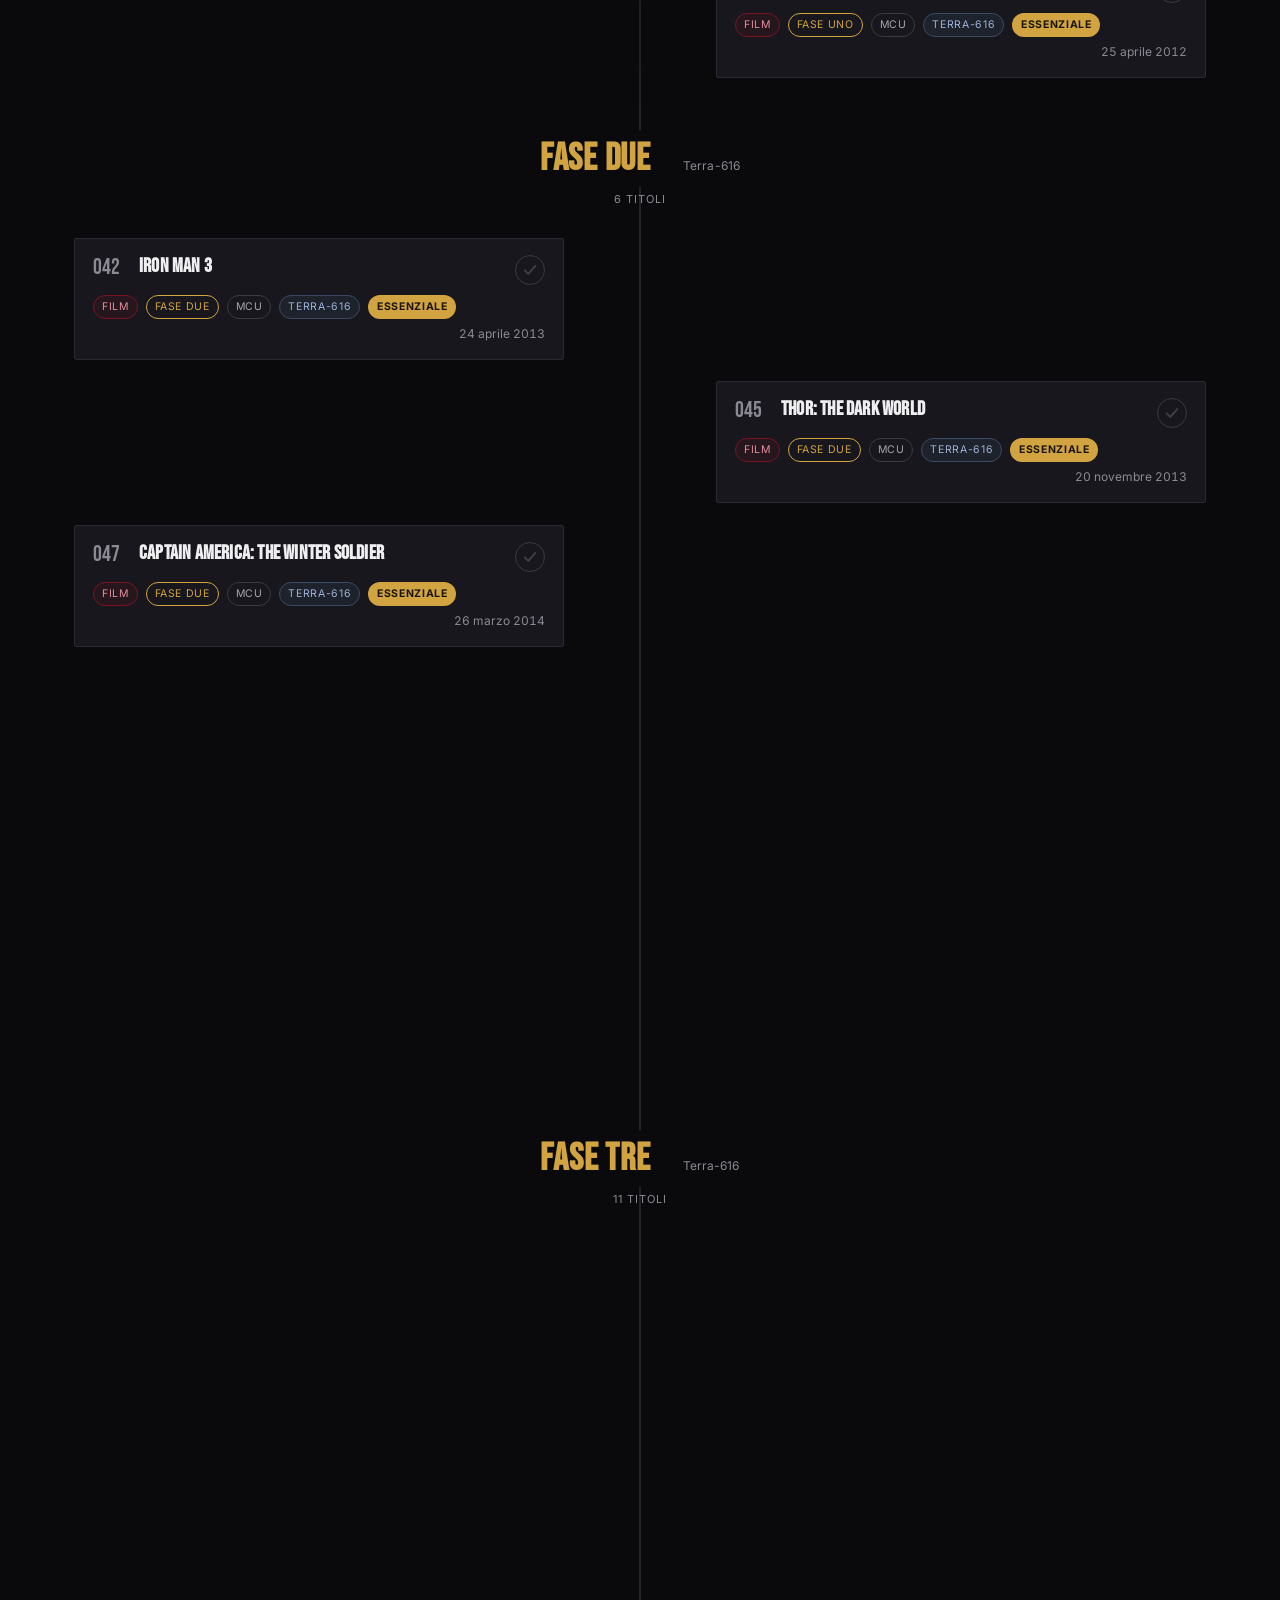
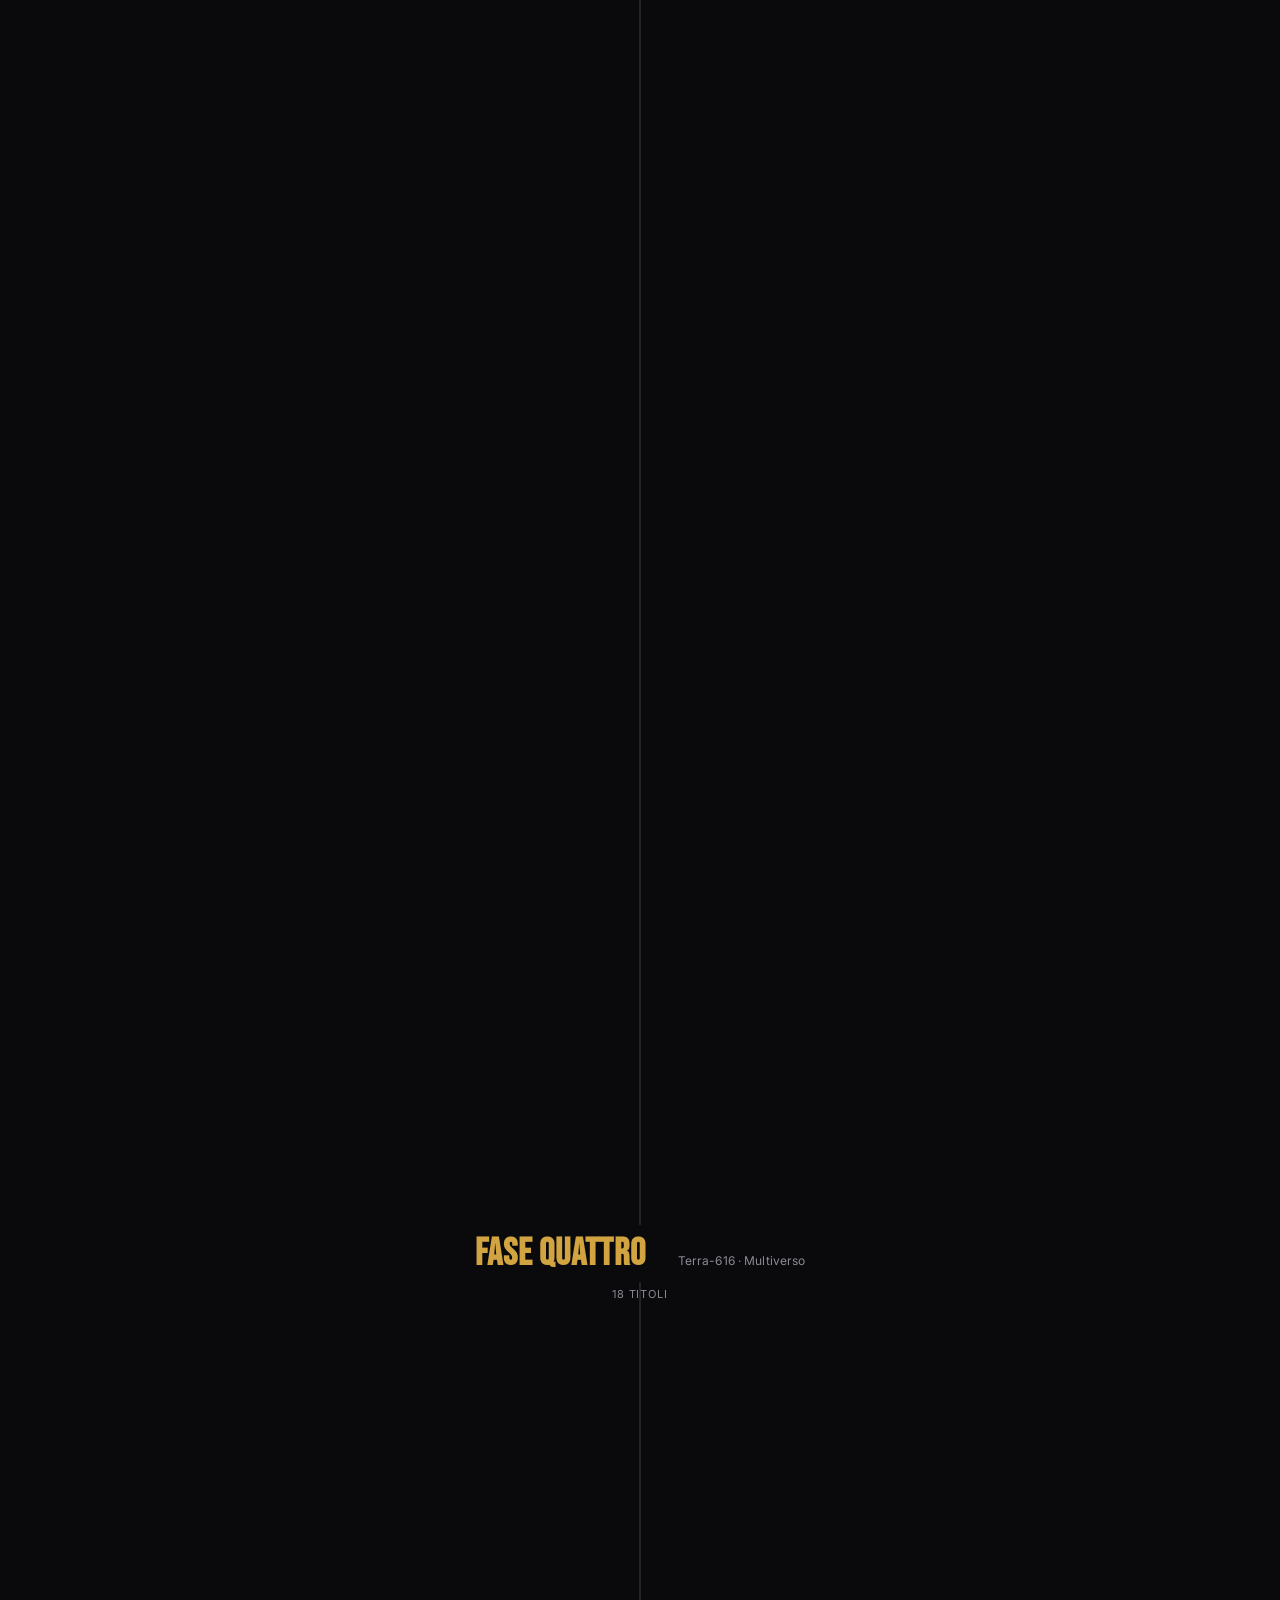
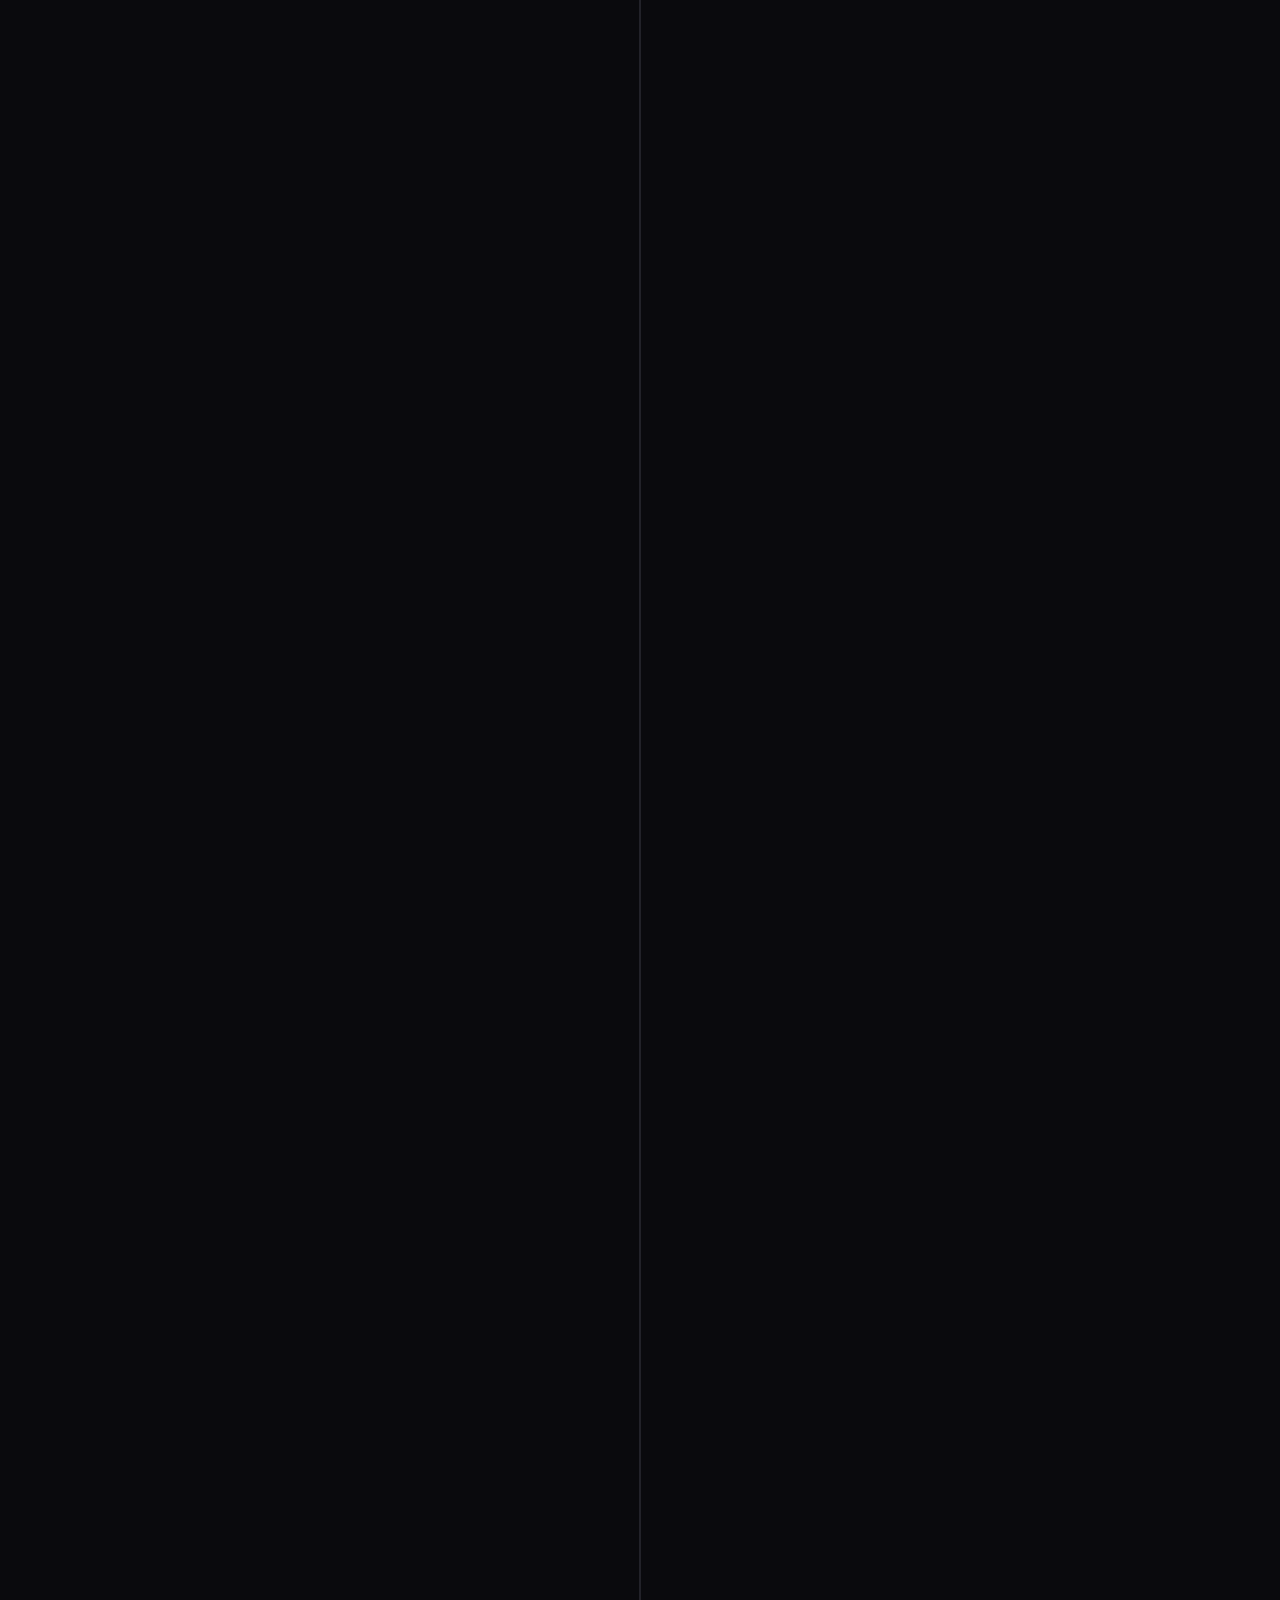
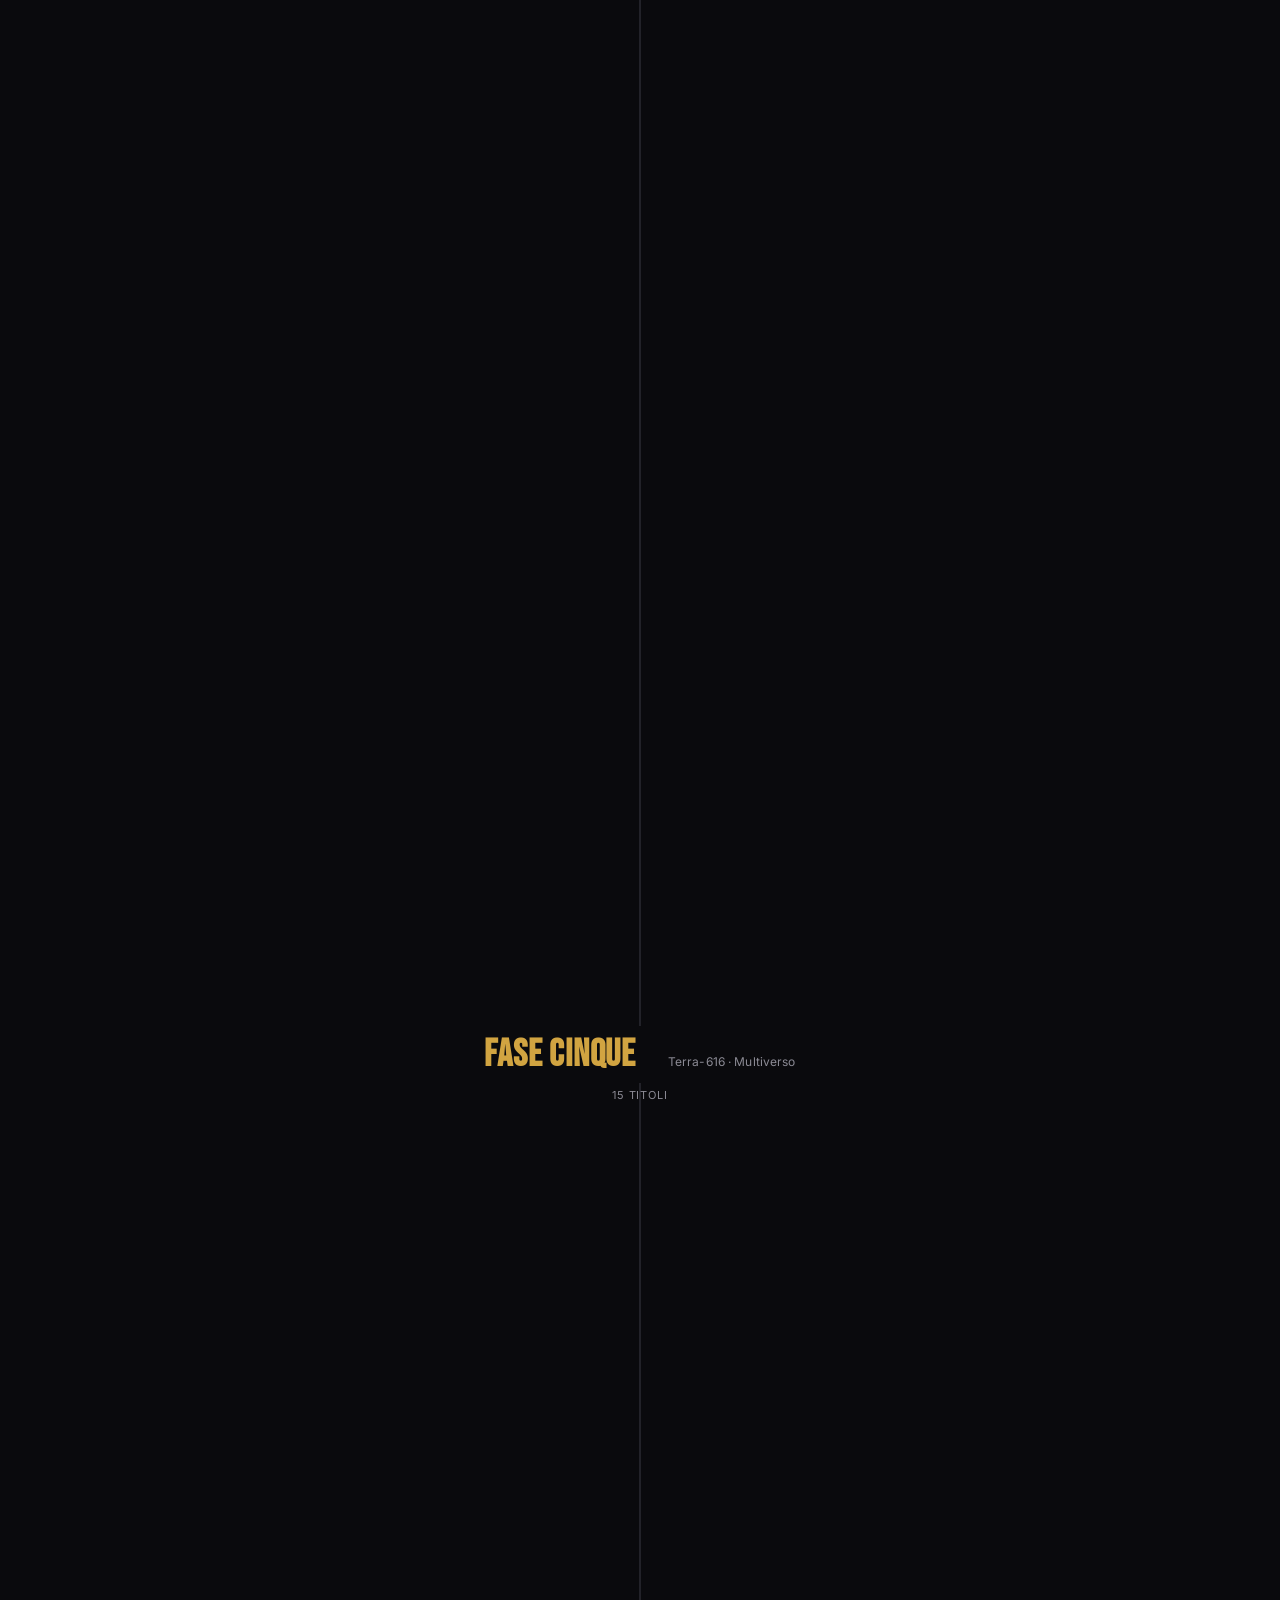
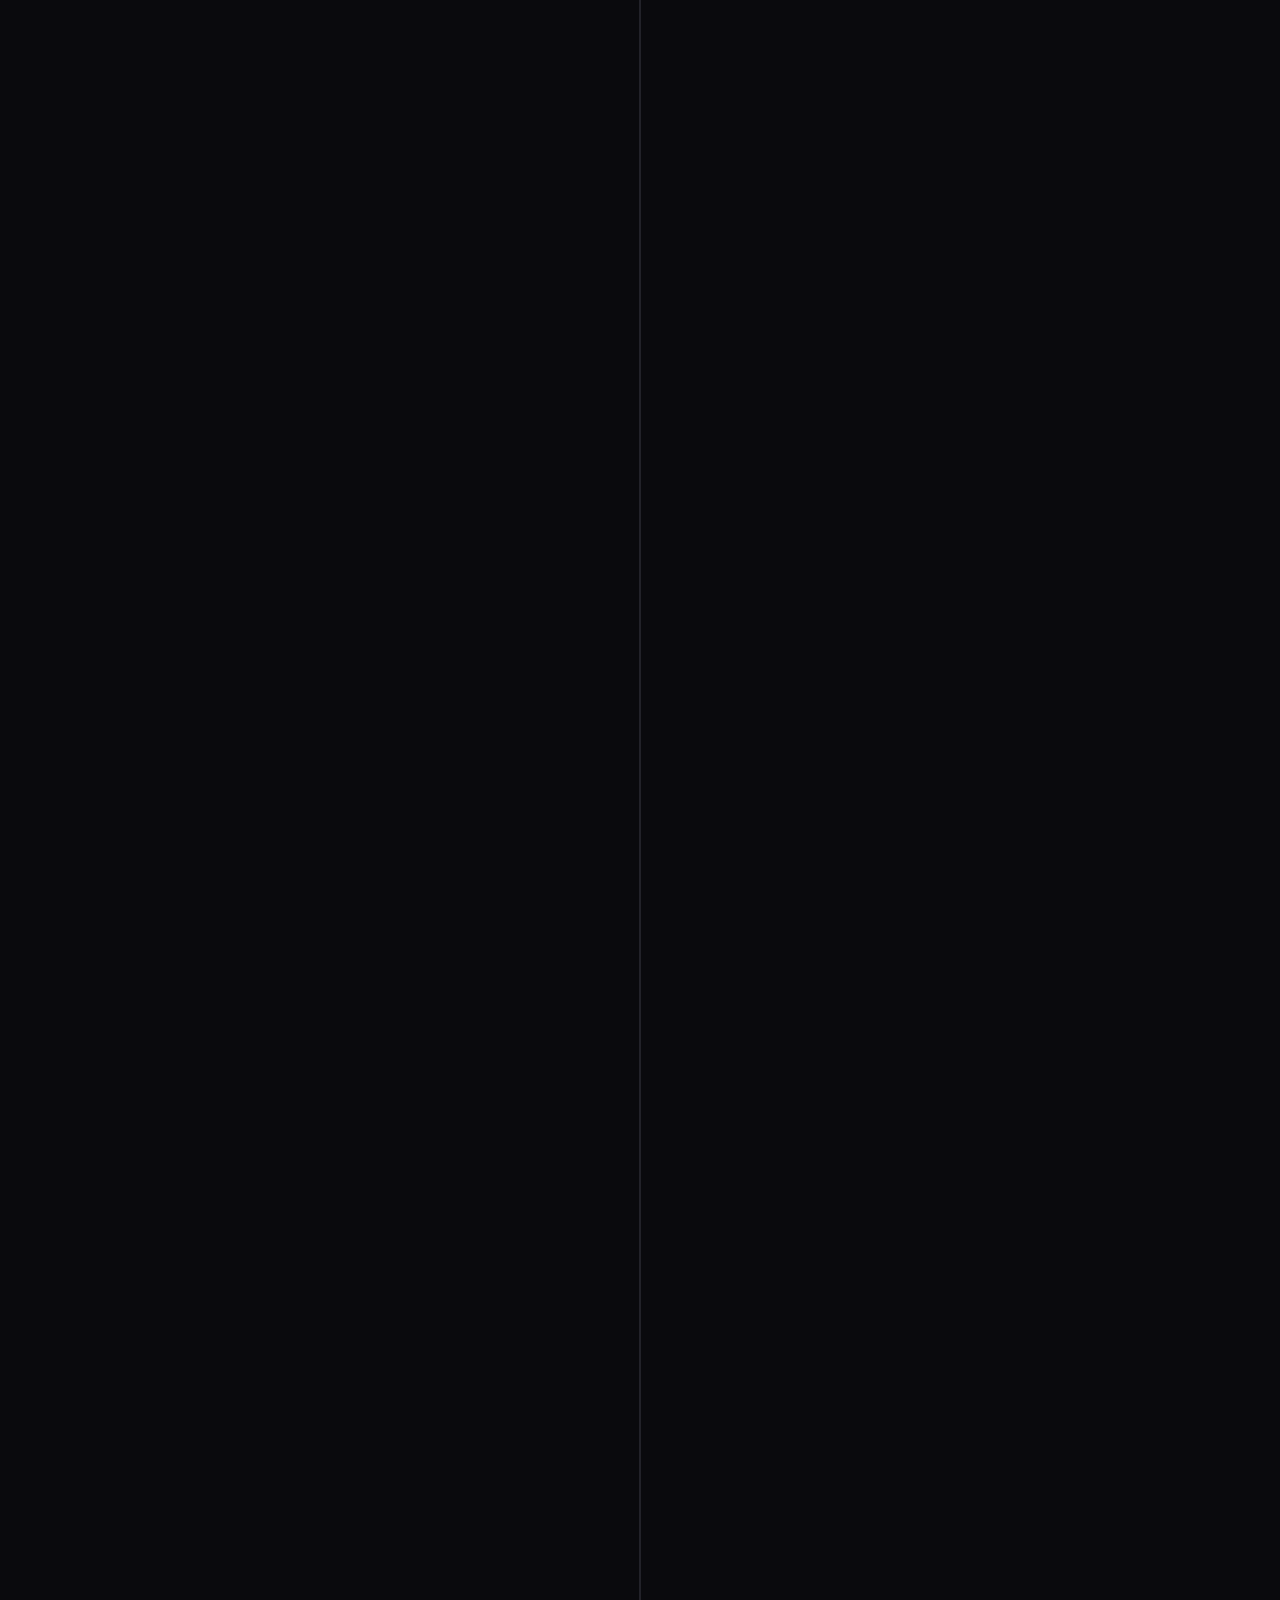
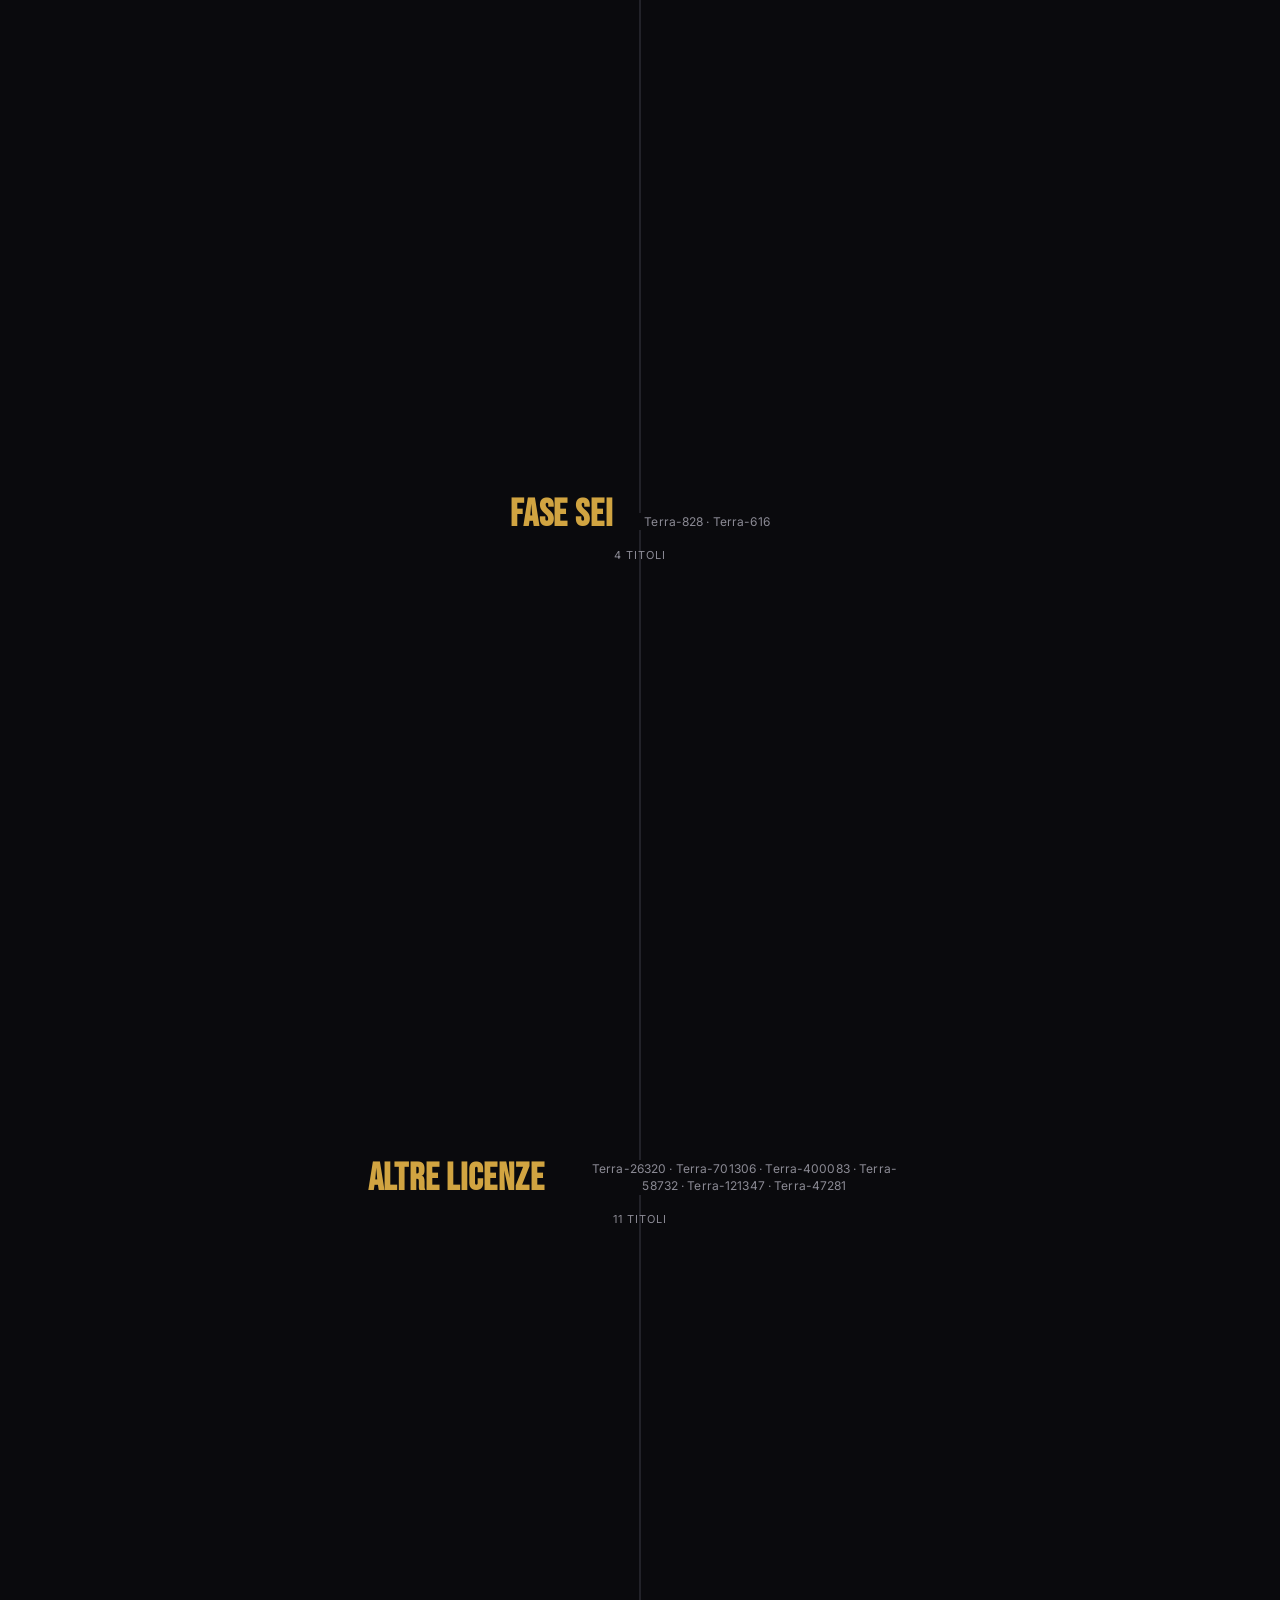
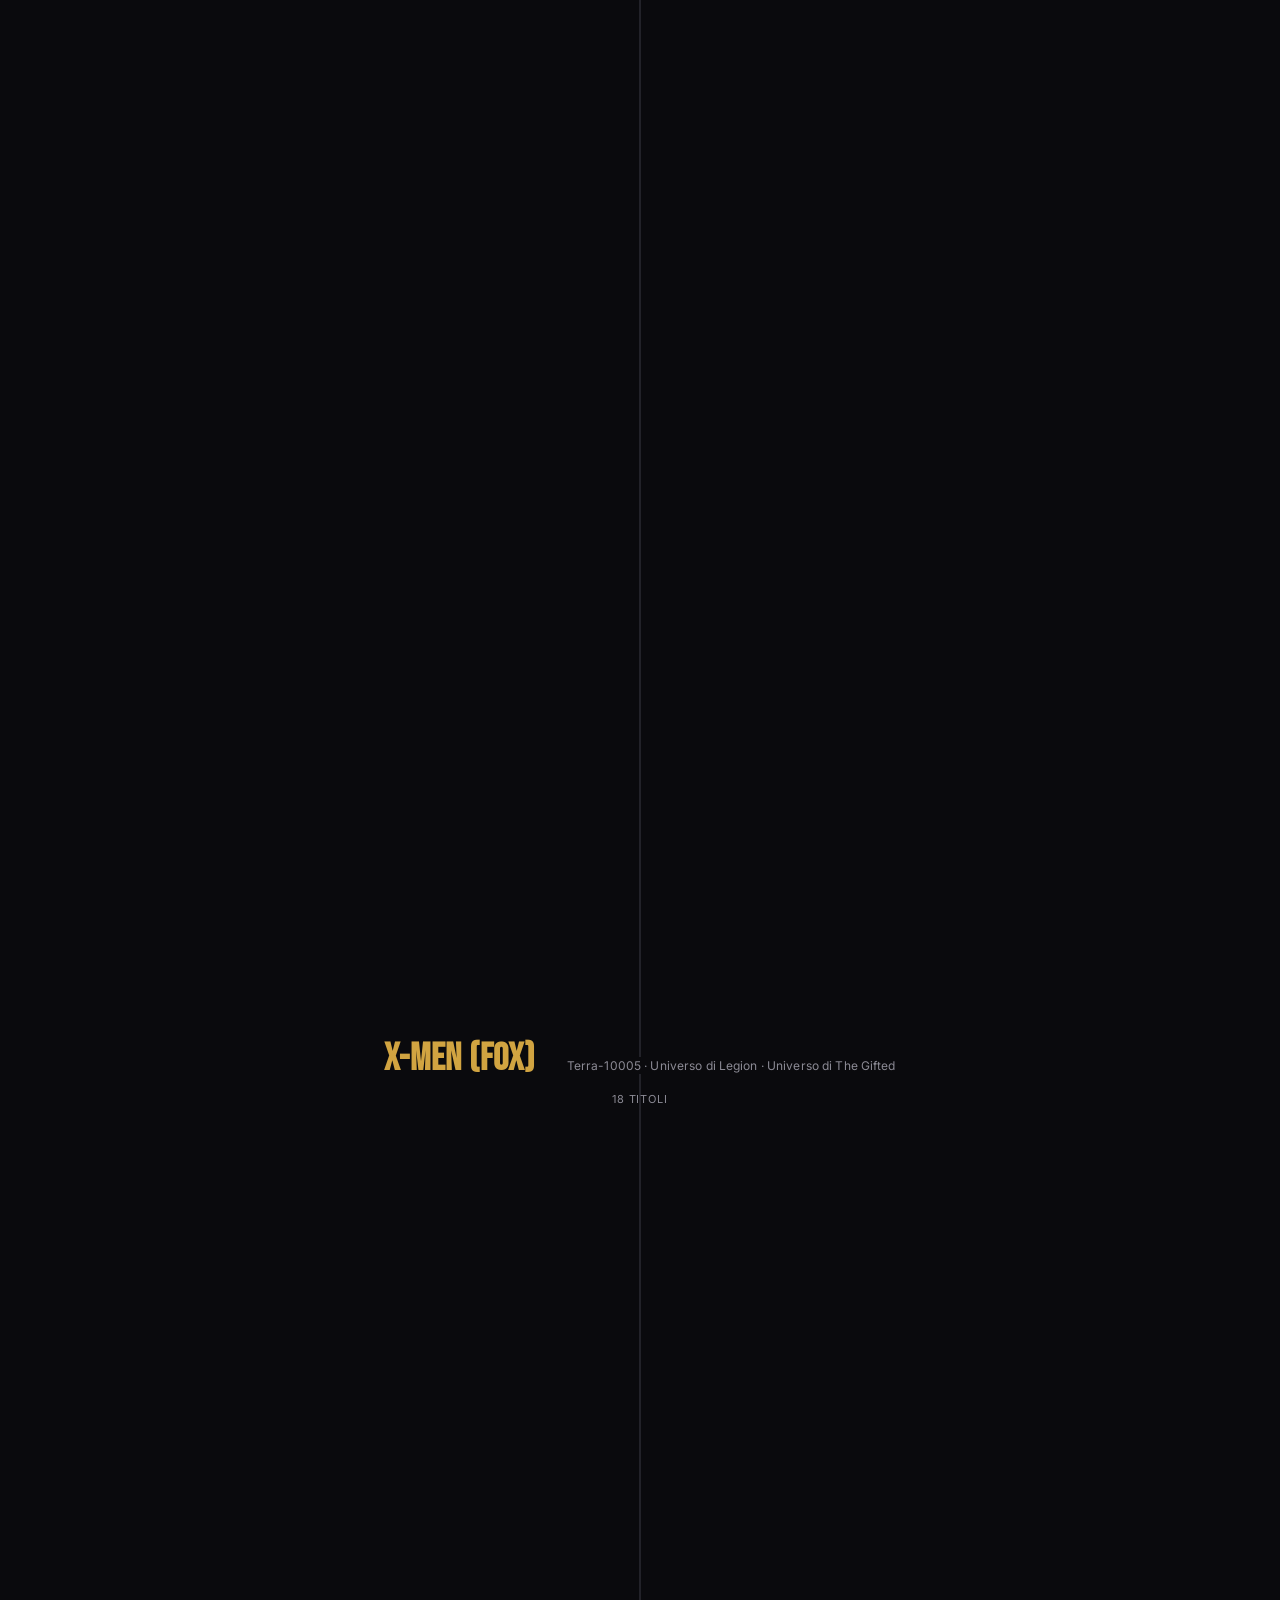
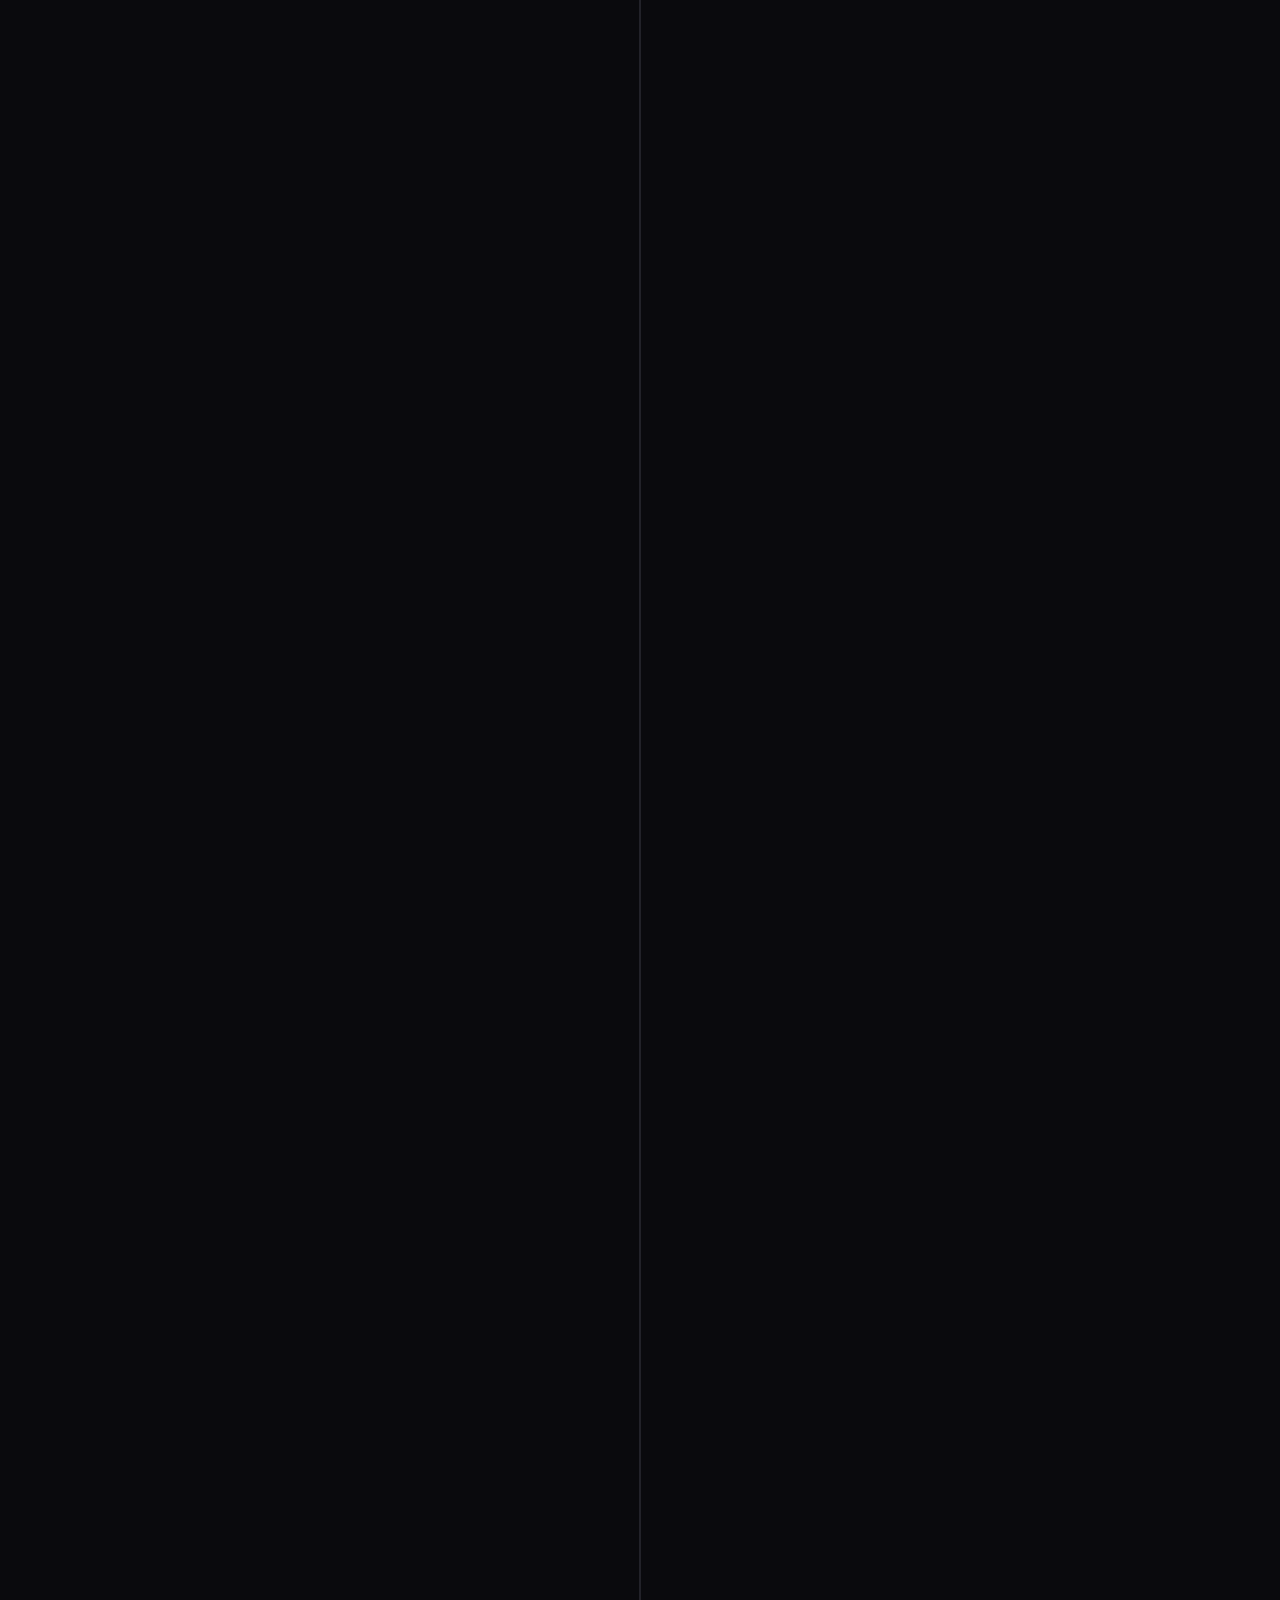
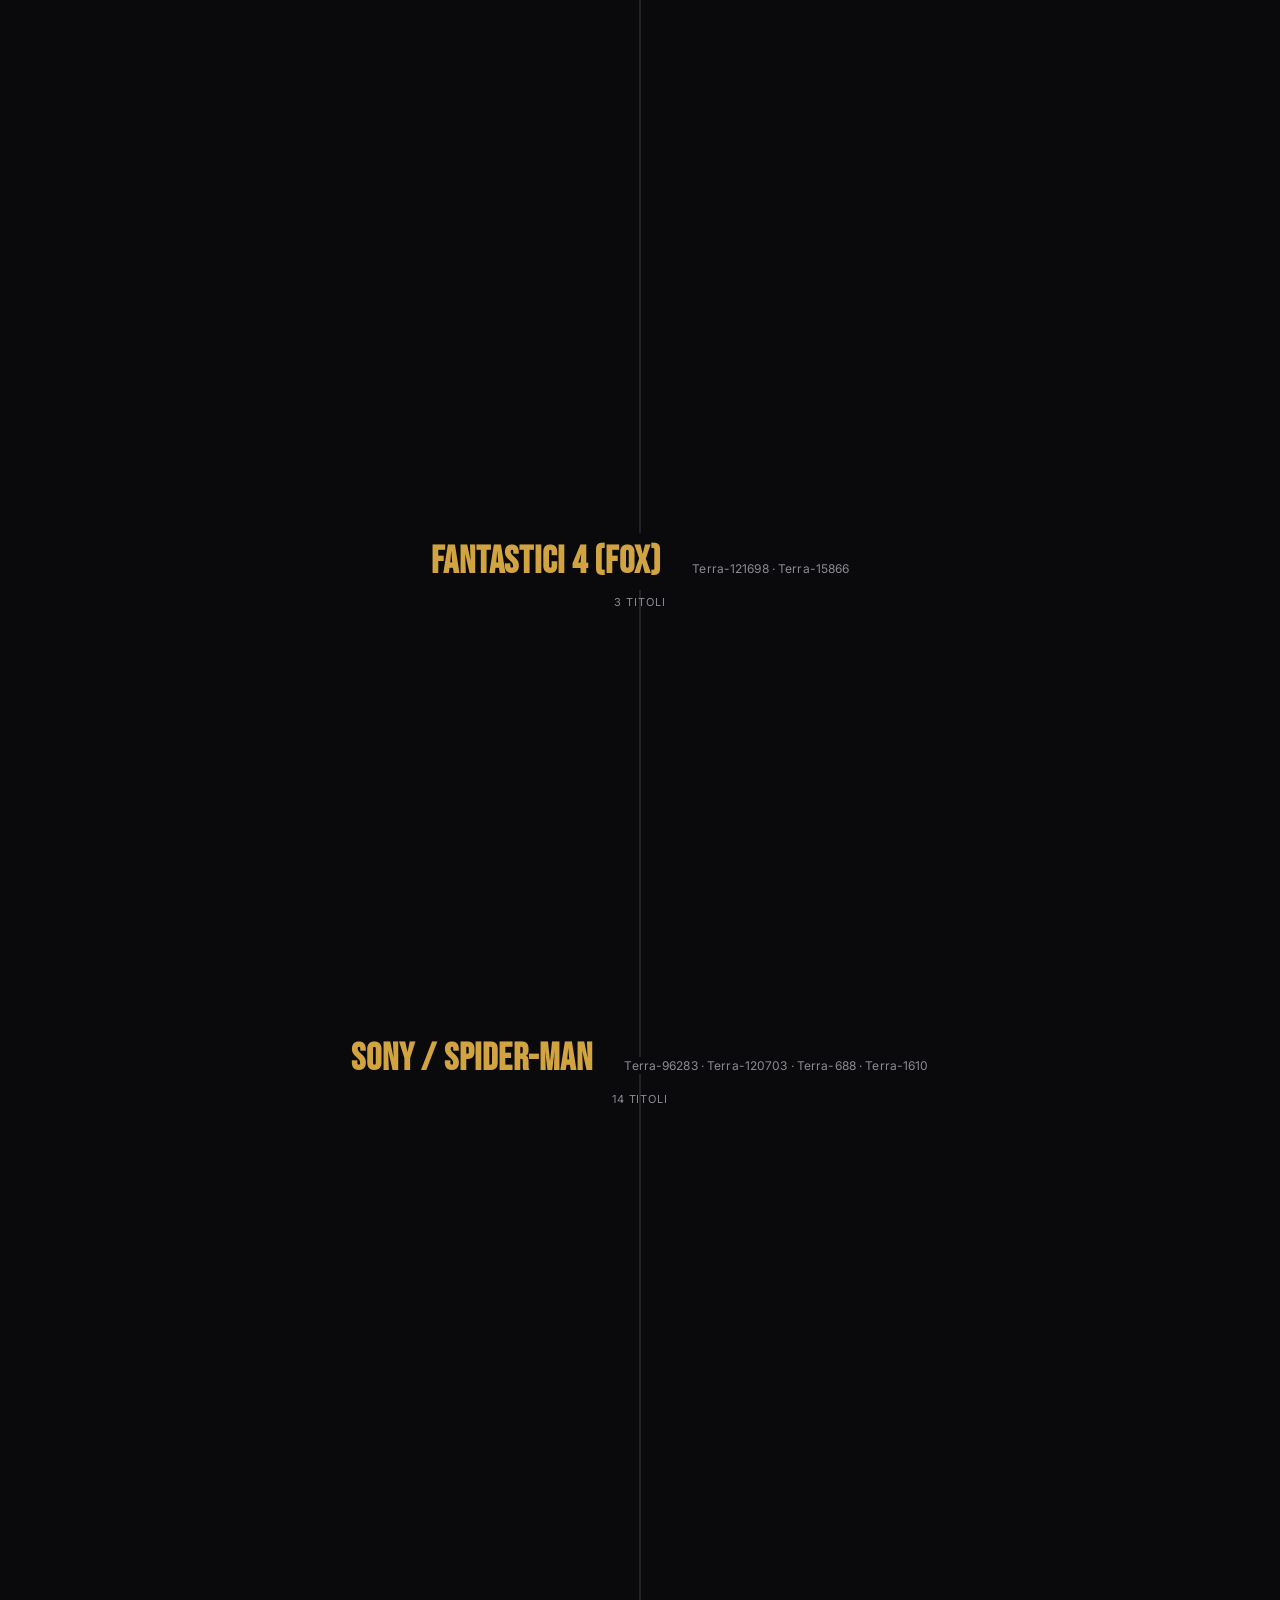
==== commit 32b2b873: "sito: la mappa degli universi, una pagina che mostra chi tocca chi La linea temporale e' una lista, " ====
--- a/index.html
+++ b/index.html
@@ -21,13 +21,24 @@
 
 <div class="noise-overlay" aria-hidden="true"></div>
 
-<header class="site-header">
+<header class="site-header" id="top">
   <div class="header-inner">
     <div class="brand">
       <span class="brand-mark">MCU//</span>
       <h1>Ordine Cronologico<span class="brand-sub">Marvel Watch Order</span></h1>
     </div>
     <p class="header-tagline"><span id="total-count">151</span> titoli, tre modi di guardarli: la mappa ufficiale delle Fasi, l'ordine in cui li ha visti il pubblico, l'ordine in cui li vive l'universo.</p>
+    <nav class="site-nav" aria-label="Pagine del sito">
+      <a class="nav-link" href="mappa.html">
+        <svg class="nav-icon" width="20" height="20" viewBox="0 0 20 20" aria-hidden="true">
+          <path d="M6.6 7.6l6.8-2.2M6.6 12.4l6.8 2.2M6.3 10.6l7.4-4.2" stroke="currentColor" stroke-width="1.3" fill="none" stroke-linecap="round"/>
+          <circle cx="4.5" cy="10" r="2.6" fill="currentColor"/>
+          <circle cx="15" cy="4.5" r="2.1" fill="none" stroke="currentColor" stroke-width="1.4"/>
+          <circle cx="15" cy="15.5" r="2.1" fill="none" stroke="currentColor" stroke-width="1.4"/>
+        </svg>
+        <span>La mappa degli universi</span>
+      </a>
+    </nav>
   </div>
 </header>
 
@@ -142,6 +153,11 @@
   </div>
 </div>
 
+<a class="to-top" href="#top" aria-label="Torna in cima alla pagina" title="Torna su">
+  <svg width="16" height="16" viewBox="0 0 16 16" aria-hidden="true"><path d="M8 13V3.5M3.5 8L8 3.4 12.5 8" stroke="currentColor" stroke-width="1.7" fill="none" stroke-linecap="round" stroke-linejoin="round"/></svg>
+</a>
+
+<script src="comune.js"></script>
 <script src="script.js"></script>
 </body>
 </html>
--- a/style.css
+++ b/style.css
@@ -979,3 +979,49 @@
 
 /* riga dei blocchi dentro la scheda: stessa grammatica delle stagioni */
 .modal-blocchi{ margin-top:10px; }
+
+/* ============================================================
+   NAVIGAZIONE FRA LE PAGINE
+   ============================================================
+   Il sito e' due pagine: la linea temporale e la mappa degli universi.
+   Il collegamento sta nell'intestazione di entrambe, e la freccia in basso a
+   destra riporta in cima. La freccia e' un <a href="#top">, non un bottone con
+   dietro del JavaScript: funziona anche a pagina ferma, e lo scorrimento
+   morbido lo mette gia' html{scroll-behavior:smooth}.
+   ============================================================ */
+.site-nav{ margin-top:22px; }
+.nav-link{
+  display:inline-flex; align-items:center; gap:10px;
+  padding:10px 16px;
+  min-height:44px;
+  border:1px solid var(--line-strong);
+  border-radius:var(--radius);
+  background:var(--bg-raised);
+  color:var(--ink-dim);
+  text-decoration:none;
+  font-size:13px; font-weight:600;
+  letter-spacing:0.02em;
+  transition:color 0.15s ease, border-color 0.15s ease, background 0.15s ease;
+}
+.nav-icon{ color:var(--red); flex:none; }
+@media (hover:hover) and (pointer:fine){
+  .nav-link:hover{ color:var(--ink); border-color:var(--gold); background:var(--bg-card-hover); }
+}
+
+.to-top{
+  position:fixed; right:18px; bottom:18px; z-index:20;
+  display:flex; align-items:center; justify-content:center;
+  width:44px; height:44px;
+  border:1px solid var(--line-strong);
+  border-radius:50%;
+  background:rgba(19,19,24,0.9);
+  backdrop-filter:blur(6px);
+  color:var(--ink-dim);
+  text-decoration:none;
+  opacity:0.7;
+  transition:opacity 0.15s ease, color 0.15s ease, border-color 0.15s ease;
+}
+@media (hover:hover) and (pointer:fine){
+  .to-top:hover{ opacity:1; color:var(--ink); border-color:var(--gold); }
+}
+.to-top:focus-visible{ opacity:1; }
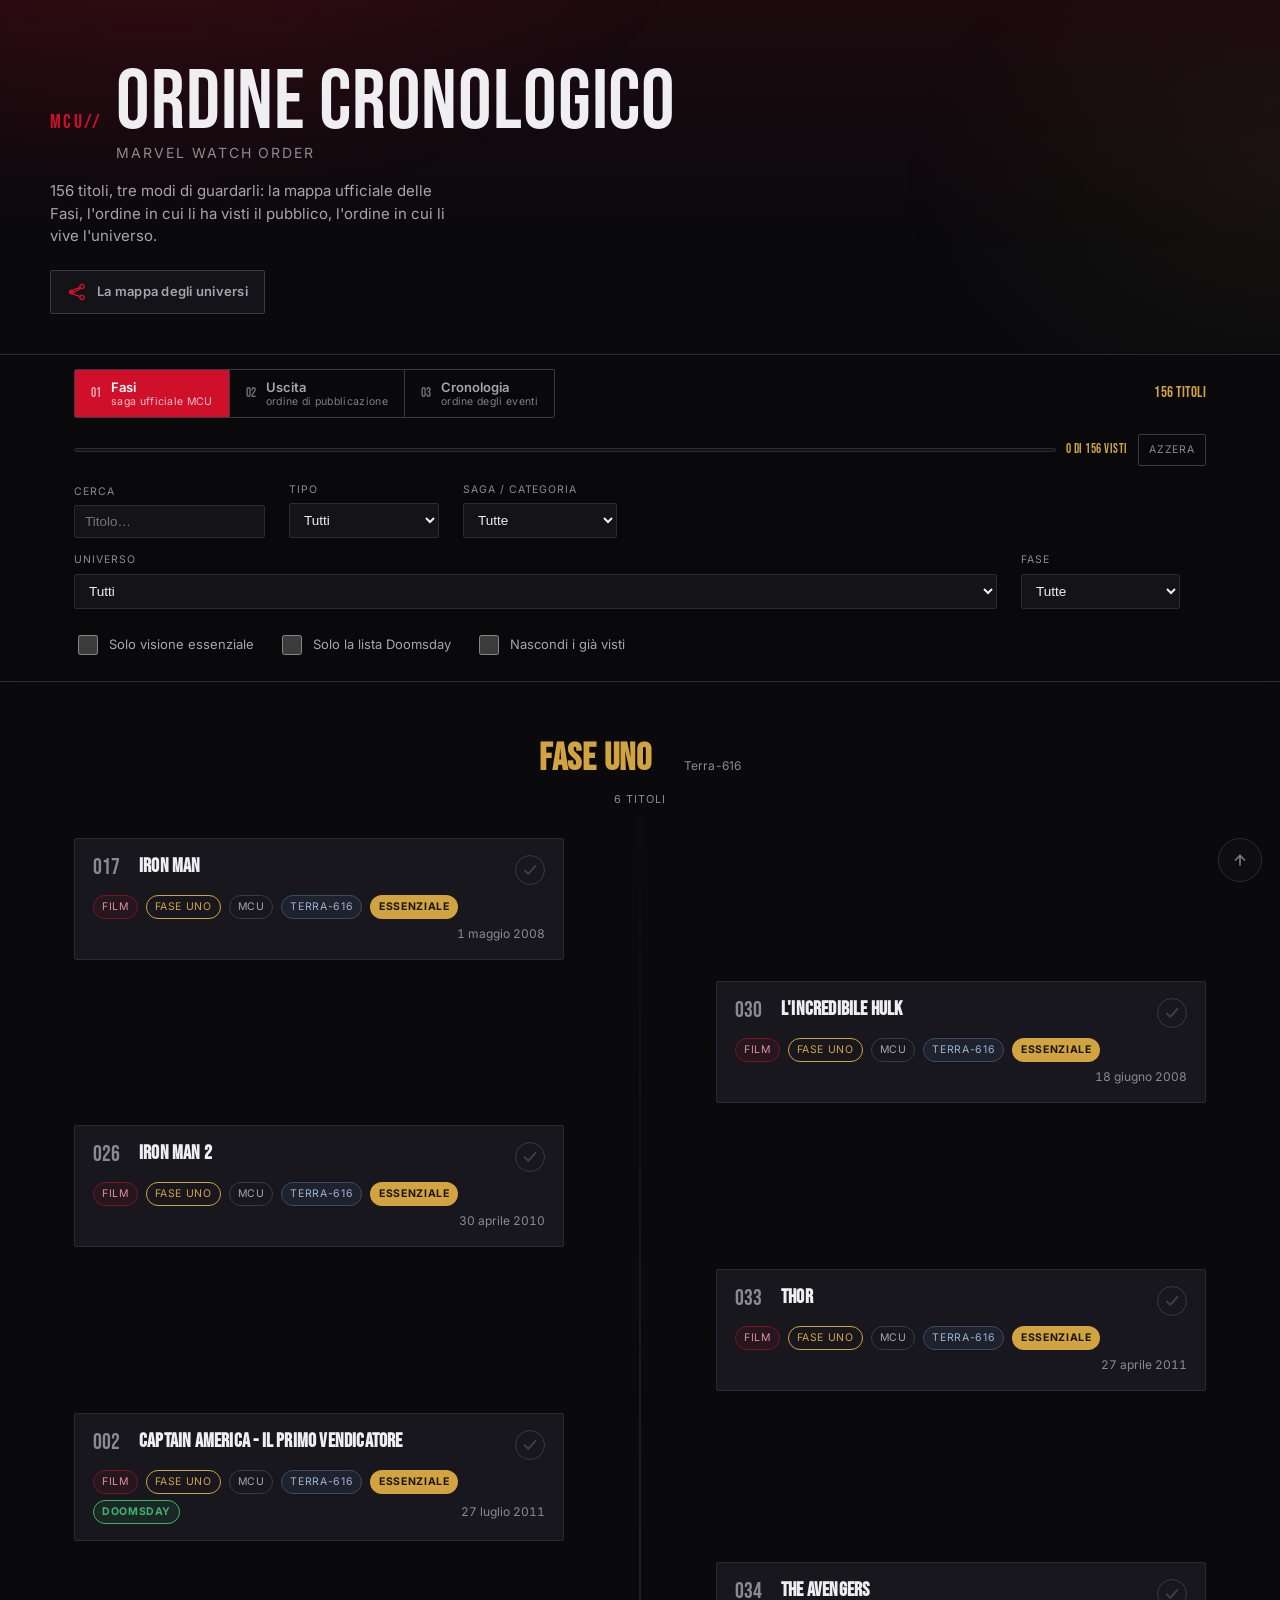
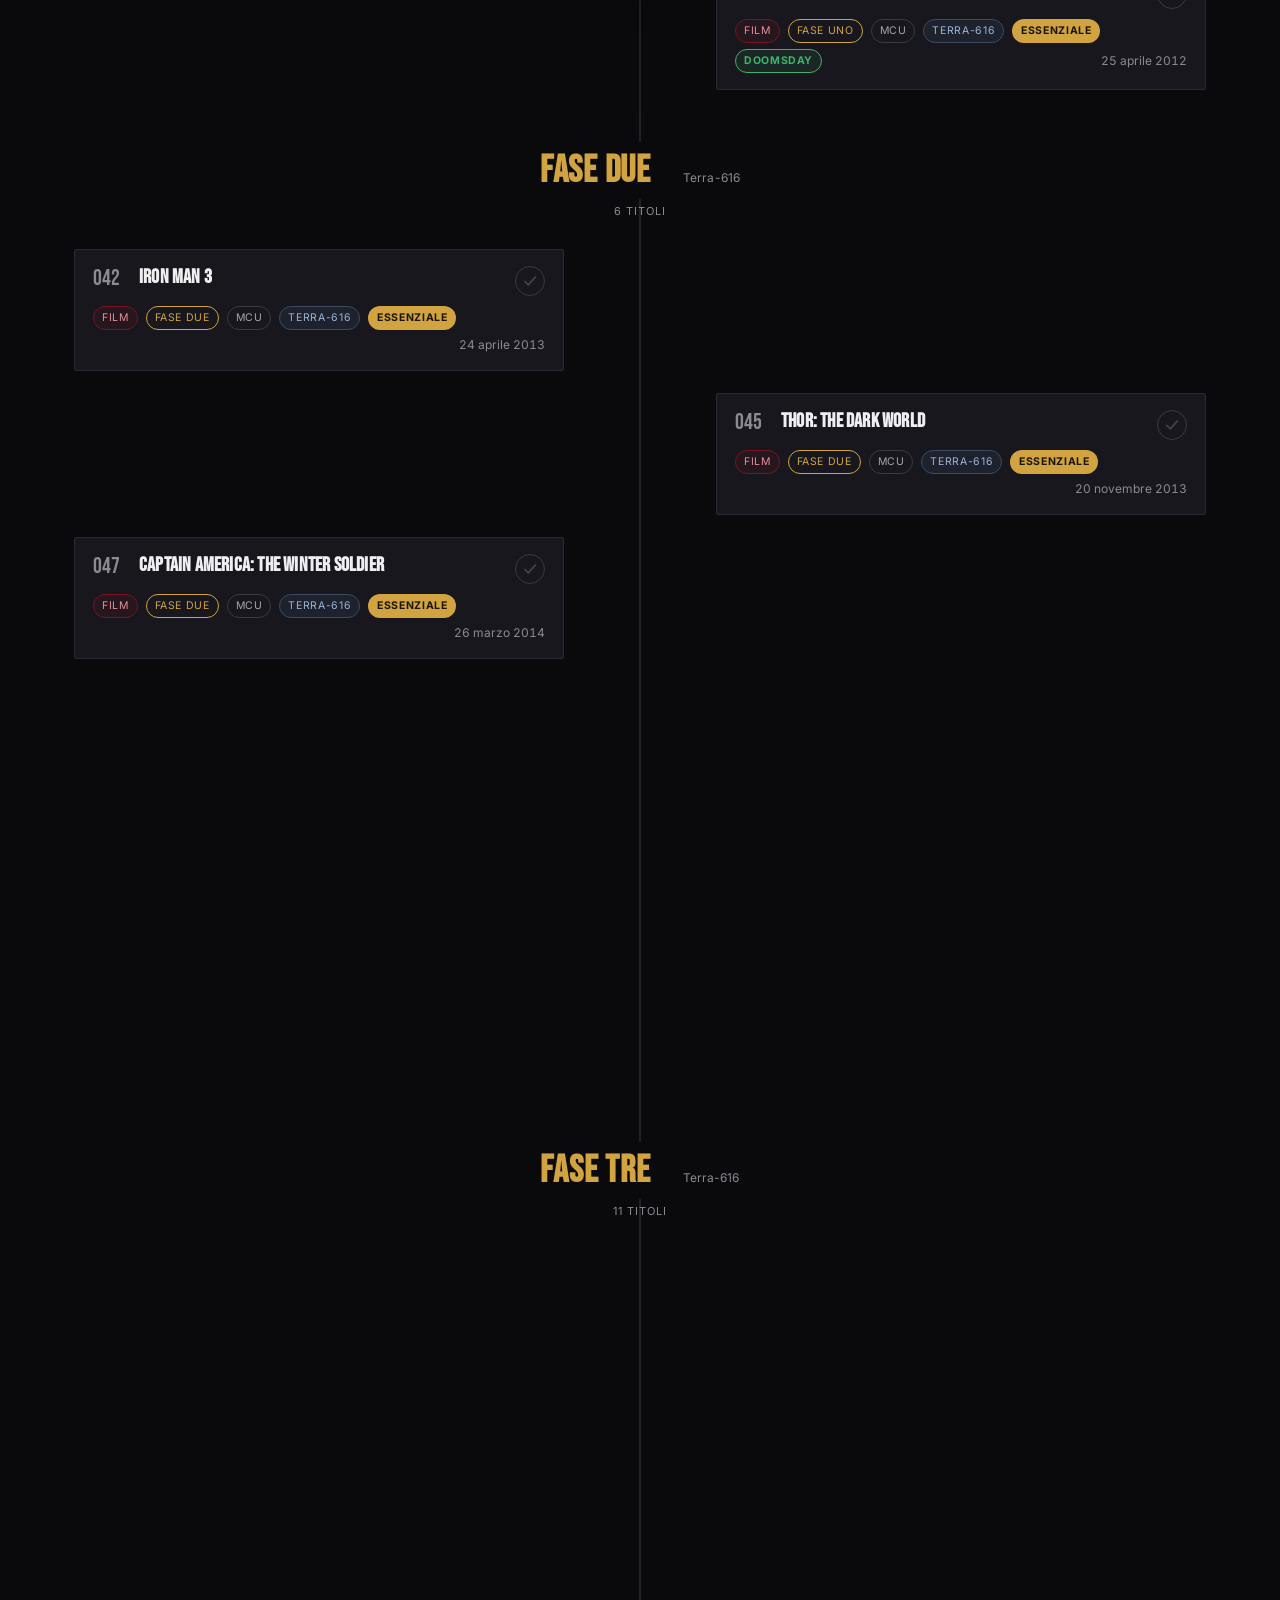
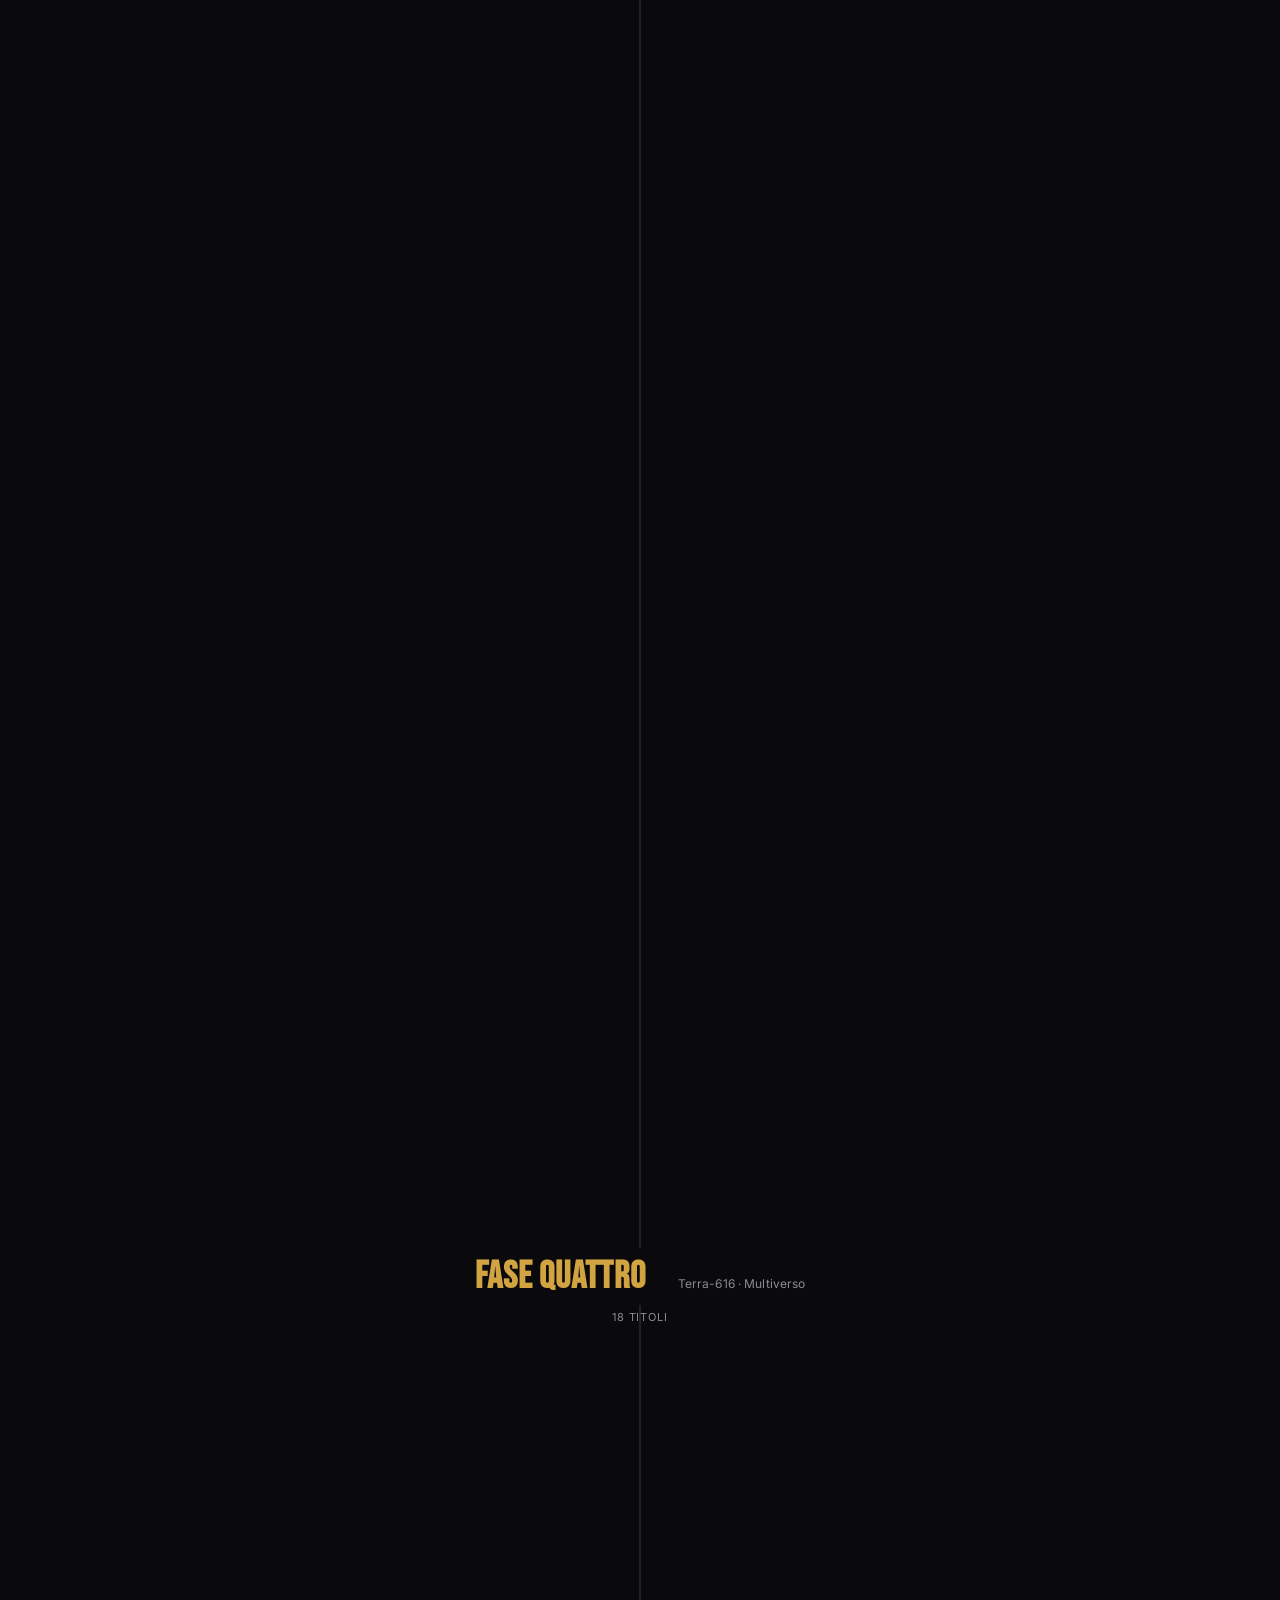
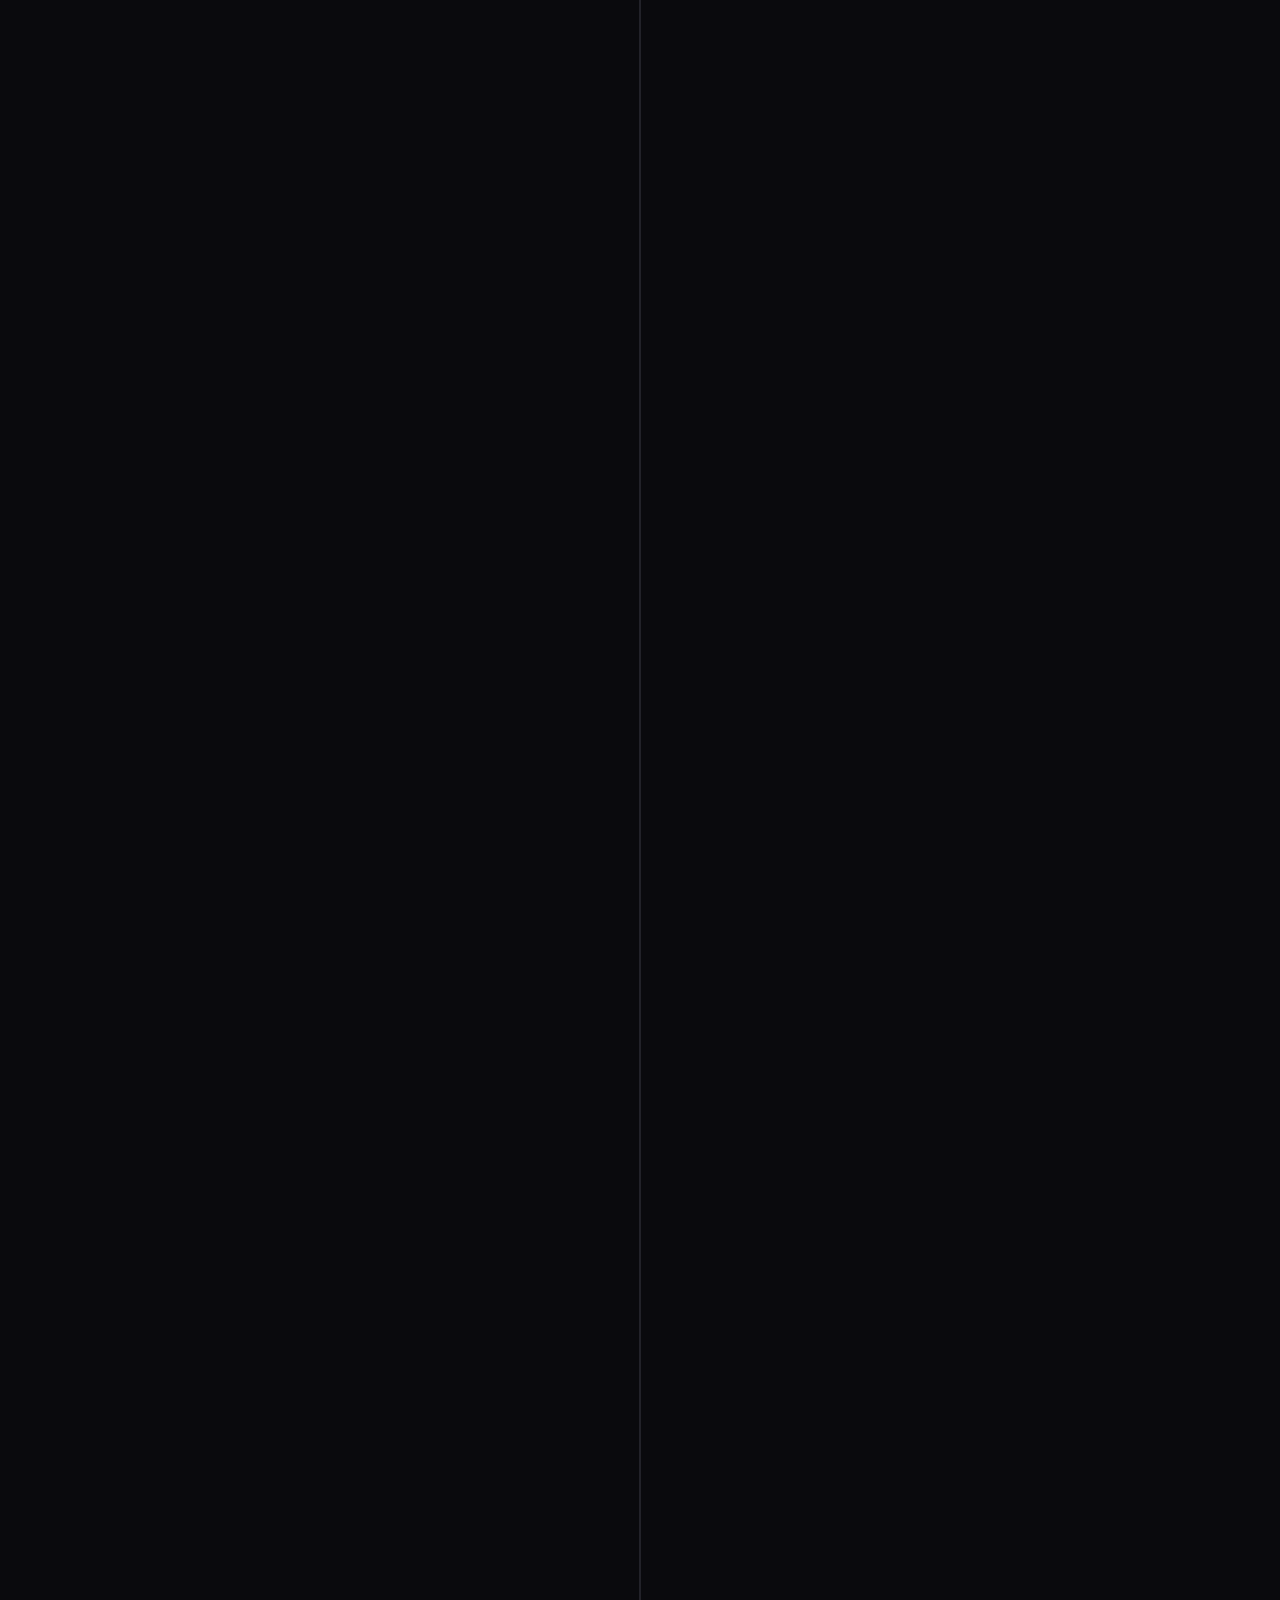
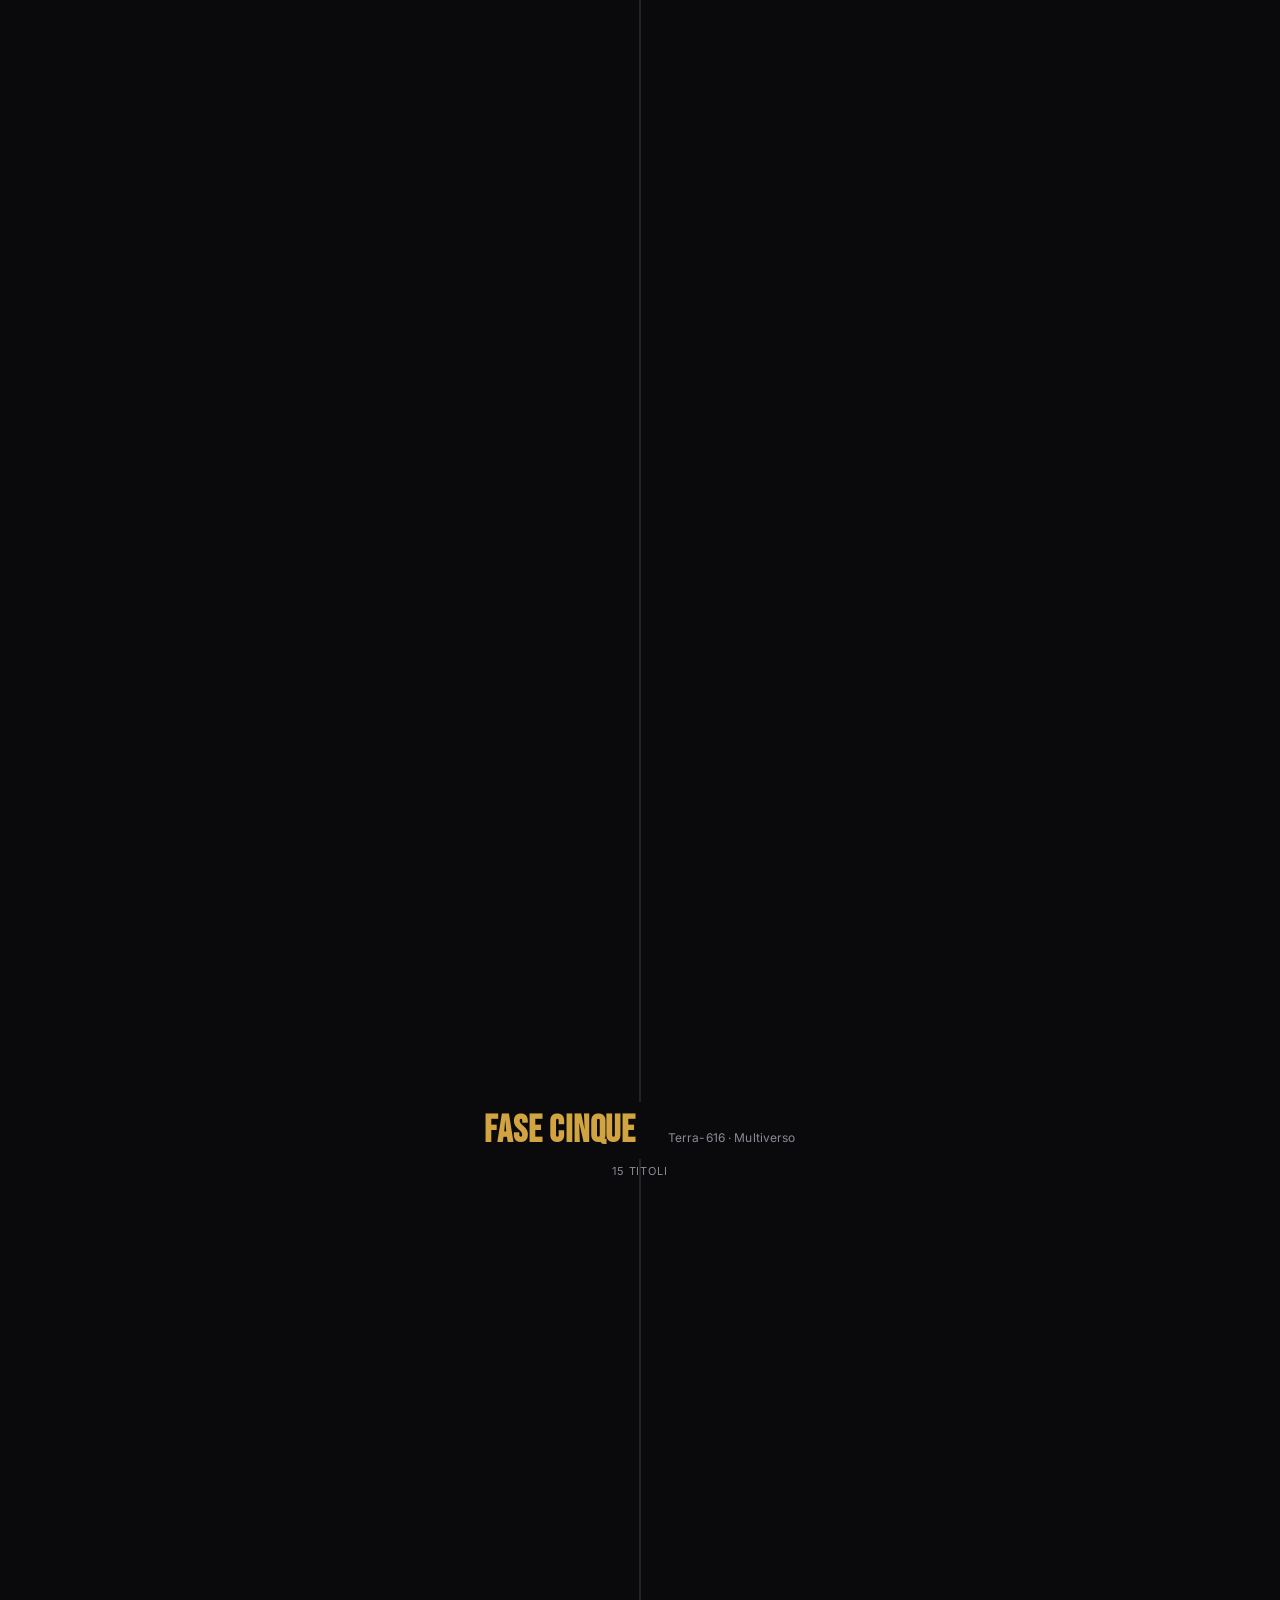
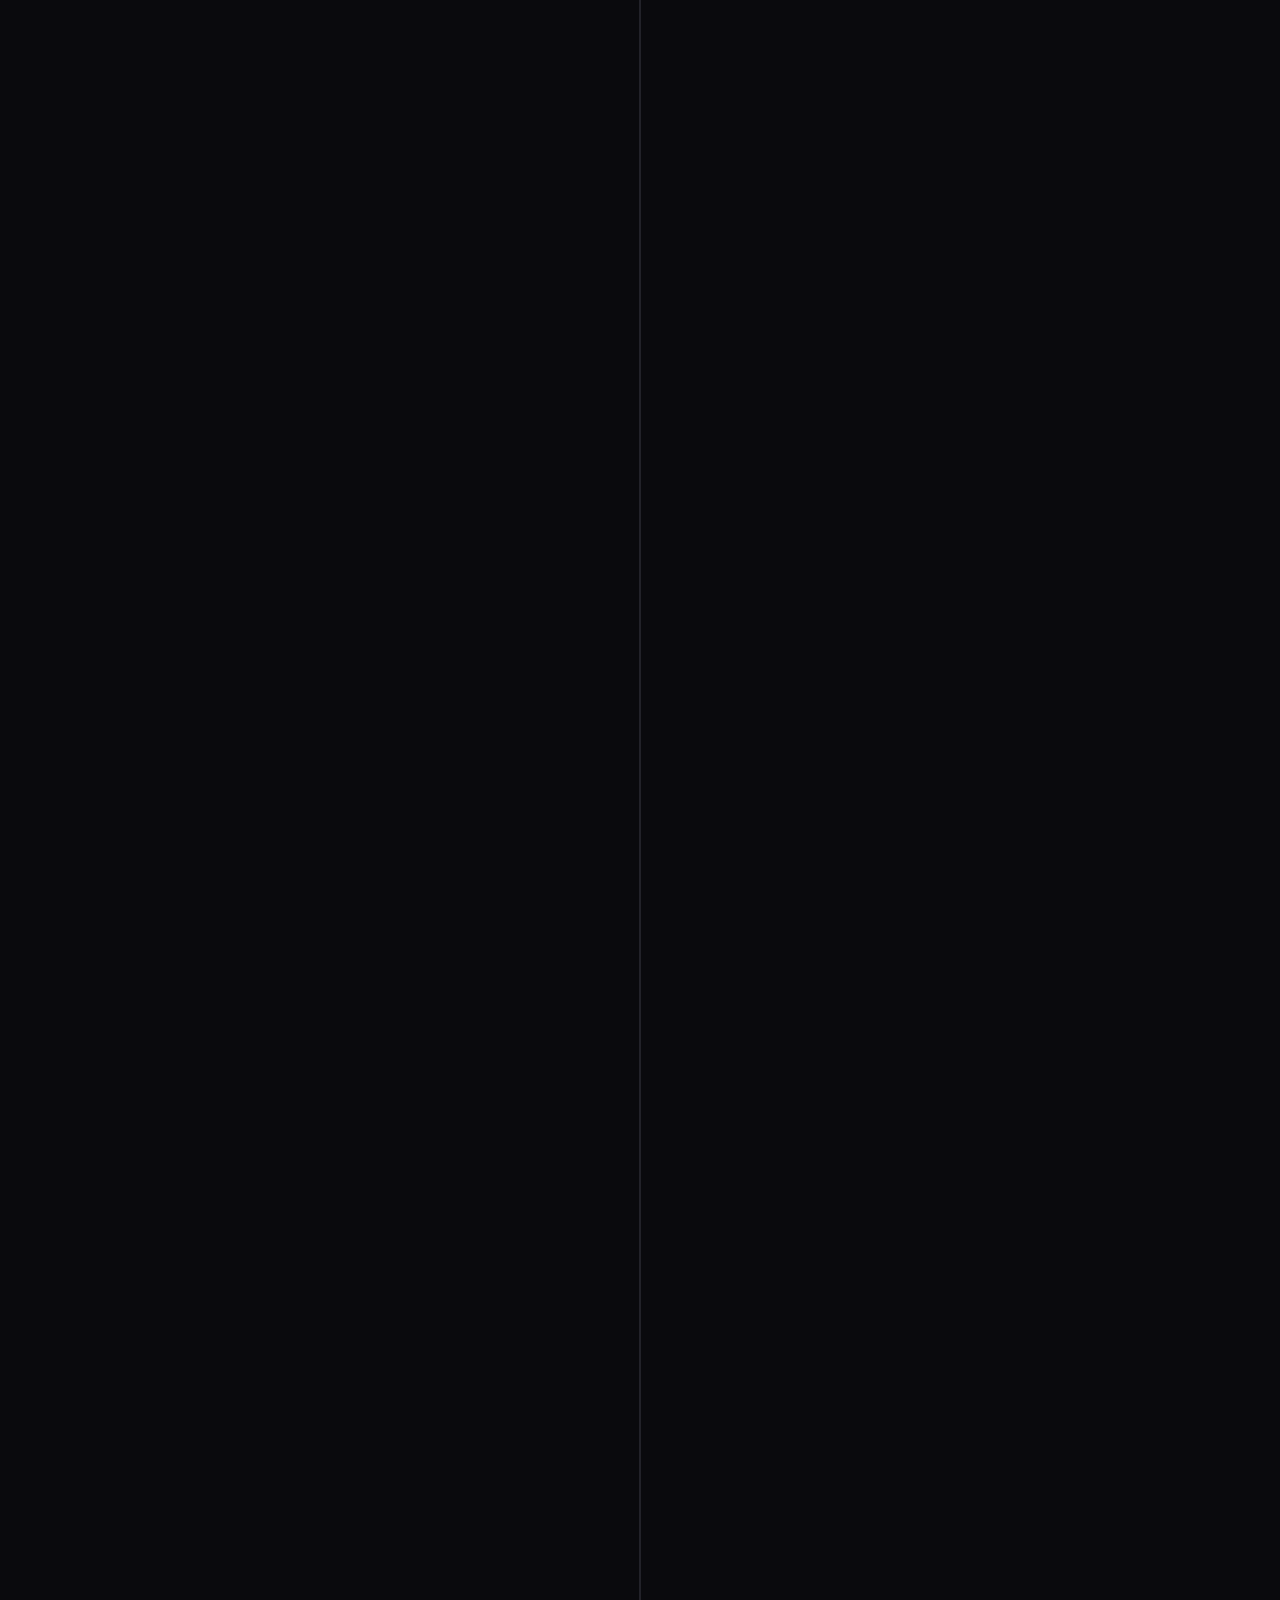
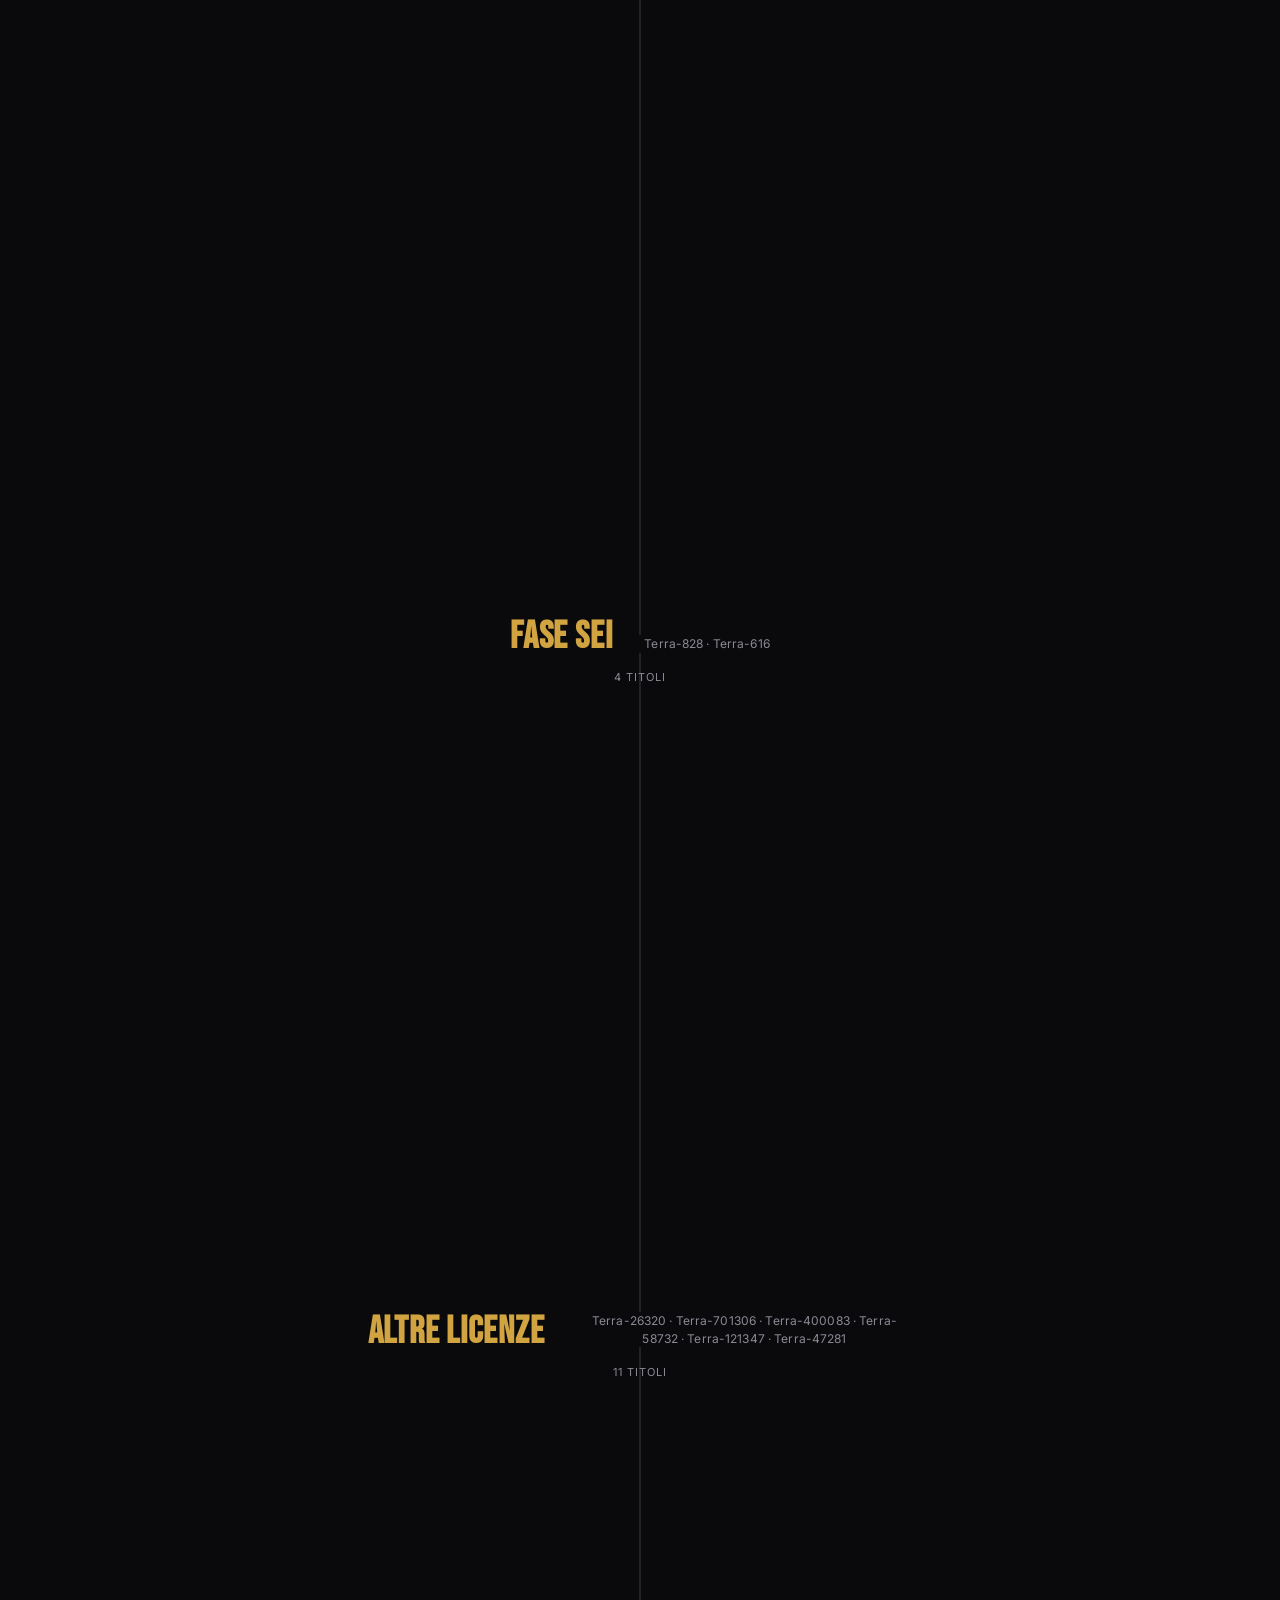
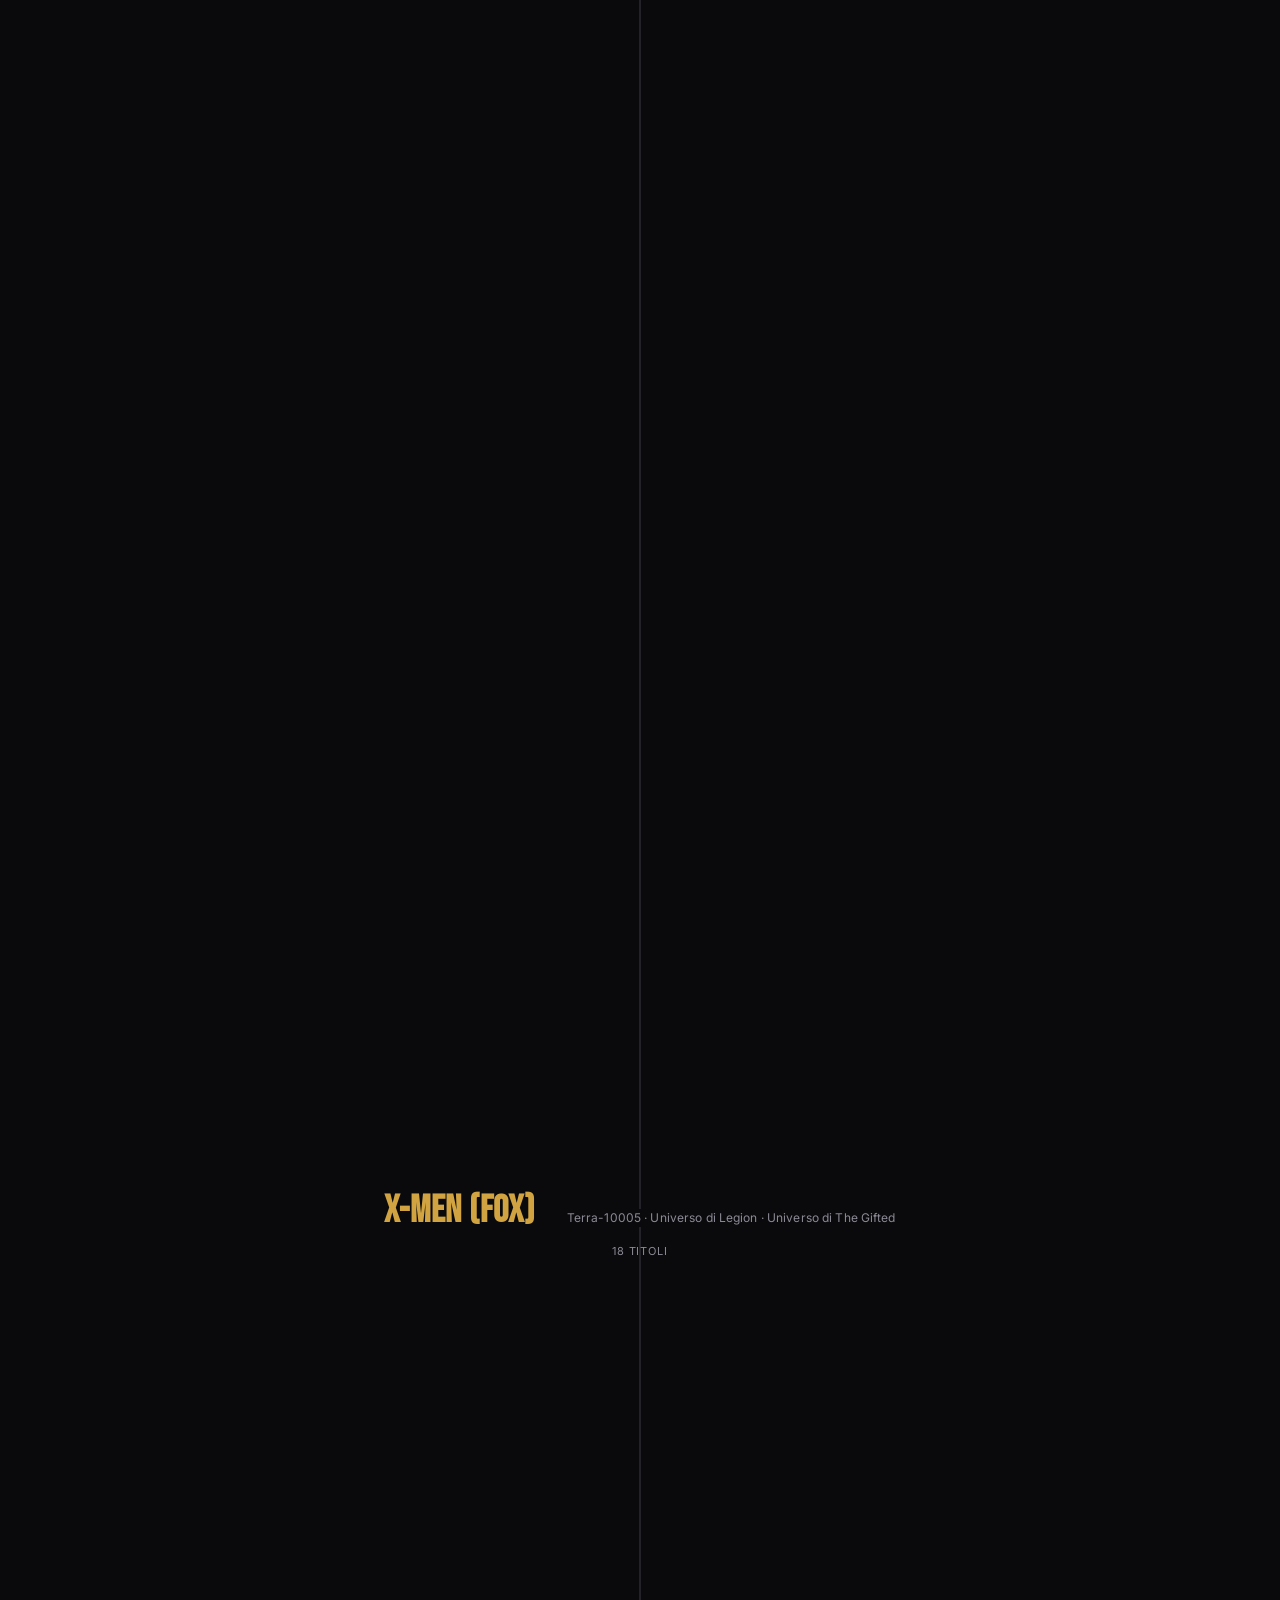
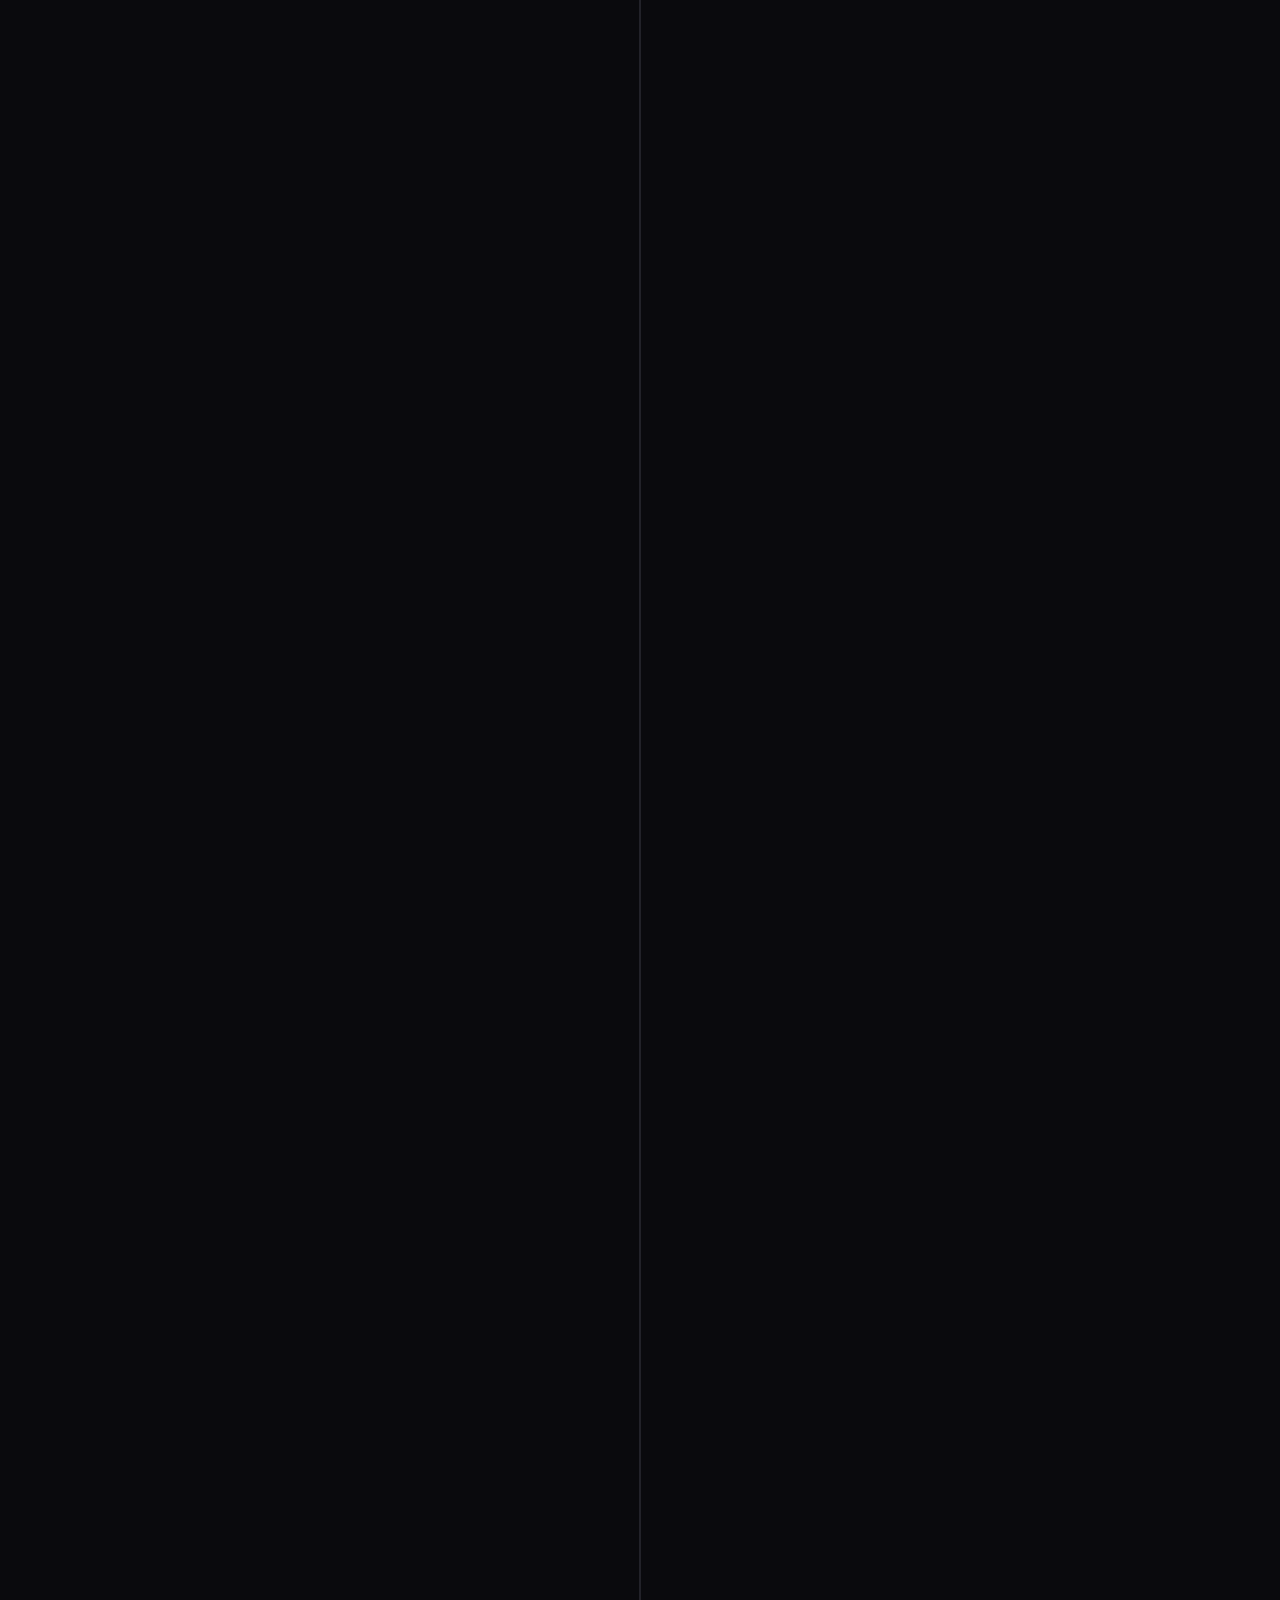
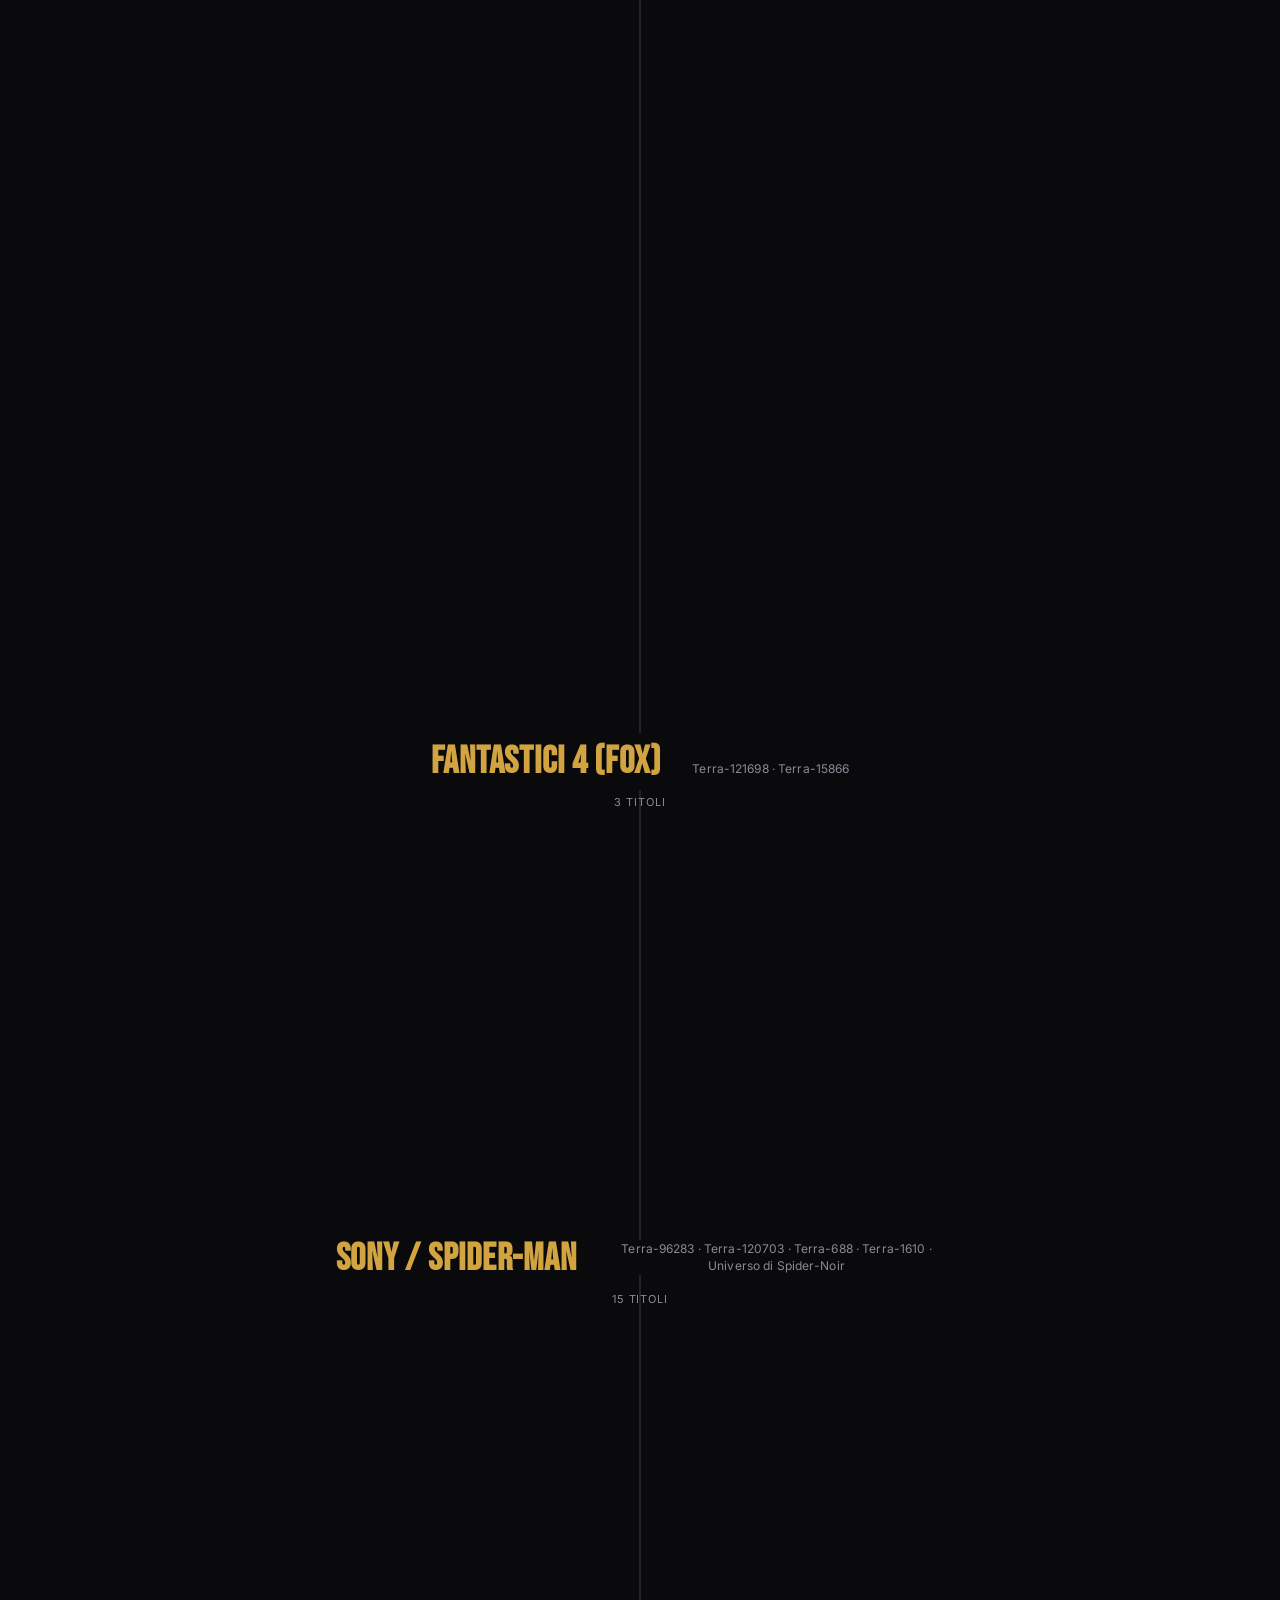
==== commit cb7f91de: "Doomsday" ====
--- a/index.html
+++ b/index.html
@@ -27,7 +27,7 @@
       <span class="brand-mark">MCU//</span>
       <h1>Ordine Cronologico<span class="brand-sub">Marvel Watch Order</span></h1>
     </div>
-    <p class="header-tagline"><span id="total-count">151</span> titoli, tre modi di guardarli: la mappa ufficiale delle Fasi, l'ordine in cui li ha visti il pubblico, l'ordine in cui li vive l'universo.</p>
+    <p class="header-tagline"><span id="total-count">156</span> titoli, tre modi di guardarli: la mappa ufficiale delle Fasi, l'ordine in cui li ha visti il pubblico, l'ordine in cui li vive l'universo.</p>
     <nav class="site-nav" aria-label="Pagine del sito">
       <a class="nav-link" href="mappa.html">
         <svg class="nav-icon" width="20" height="20" viewBox="0 0 20 20" aria-hidden="true">
@@ -68,13 +68,13 @@
           <svg class="chevron" width="10" height="6" viewBox="0 0 10 6" aria-hidden="true"><path d="M1 1l4 4 4-4" stroke="currentColor" stroke-width="1.6" fill="none" stroke-linecap="round" stroke-linejoin="round"/></svg>
         </button>
 
-        <p class="result-count" role="status" aria-live="polite"><span id="result-count">151</span> <span id="result-count-label">titoli</span></p>
+        <p class="result-count" role="status" aria-live="polite"><span id="result-count">156</span> <span id="result-count-label">titoli</span></p>
 
         <div class="progress" id="progress" hidden>
-          <div class="progress-bar" role="progressbar" aria-labelledby="progress-text" aria-valuemin="0" aria-valuemax="151" aria-valuenow="0">
+          <div class="progress-bar" role="progressbar" aria-labelledby="progress-text" aria-valuemin="0" aria-valuemax="156" aria-valuenow="0">
             <span class="progress-fill" id="progress-fill"></span>
           </div>
-          <p class="progress-text" id="progress-text">0 di 151 visti</p>
+          <p class="progress-text" id="progress-text">0 di 156 visti</p>
           <button type="button" id="reset-visti" class="progress-reset">Azzera</button>
         </div>
       </div>
@@ -120,6 +120,13 @@
           </label>
         </div>
 
+        <div class="filter-group filter-checkbox filter-doomsday">
+          <label>
+            <input type="checkbox" id="lista-doomsday">
+            Solo la lista Doomsday
+          </label>
+        </div>
+
         <div class="filter-group filter-checkbox">
           <label>
             <input type="checkbox" id="hide-watched">
--- a/style.css
+++ b/style.css
@@ -17,6 +17,7 @@
   --red:           #d0102a;
   --red-dim:       #7a1420;
   --gold:          #d1a441;
+  --green:         #3fb26b;     /* lista ufficiale "Countdown to Avengers: Doomsday" */
 
   --font-display:  'Bebas Neue', 'Arial Narrow', sans-serif;
   --font-body:     'Inter', -apple-system, BlinkMacSystemFont, sans-serif;
@@ -427,6 +428,13 @@
   color:#1a1408;
   font-weight:700;
 }
+.badge-doomsday{
+  border-color:var(--green);
+  color:var(--green);
+  background:rgba(63,178,107,0.1);
+  font-weight:700;
+}
+.filter-doomsday input{ accent-color:var(--green); }
 .badge-date{
   margin-left:auto;
   margin-left:auto;
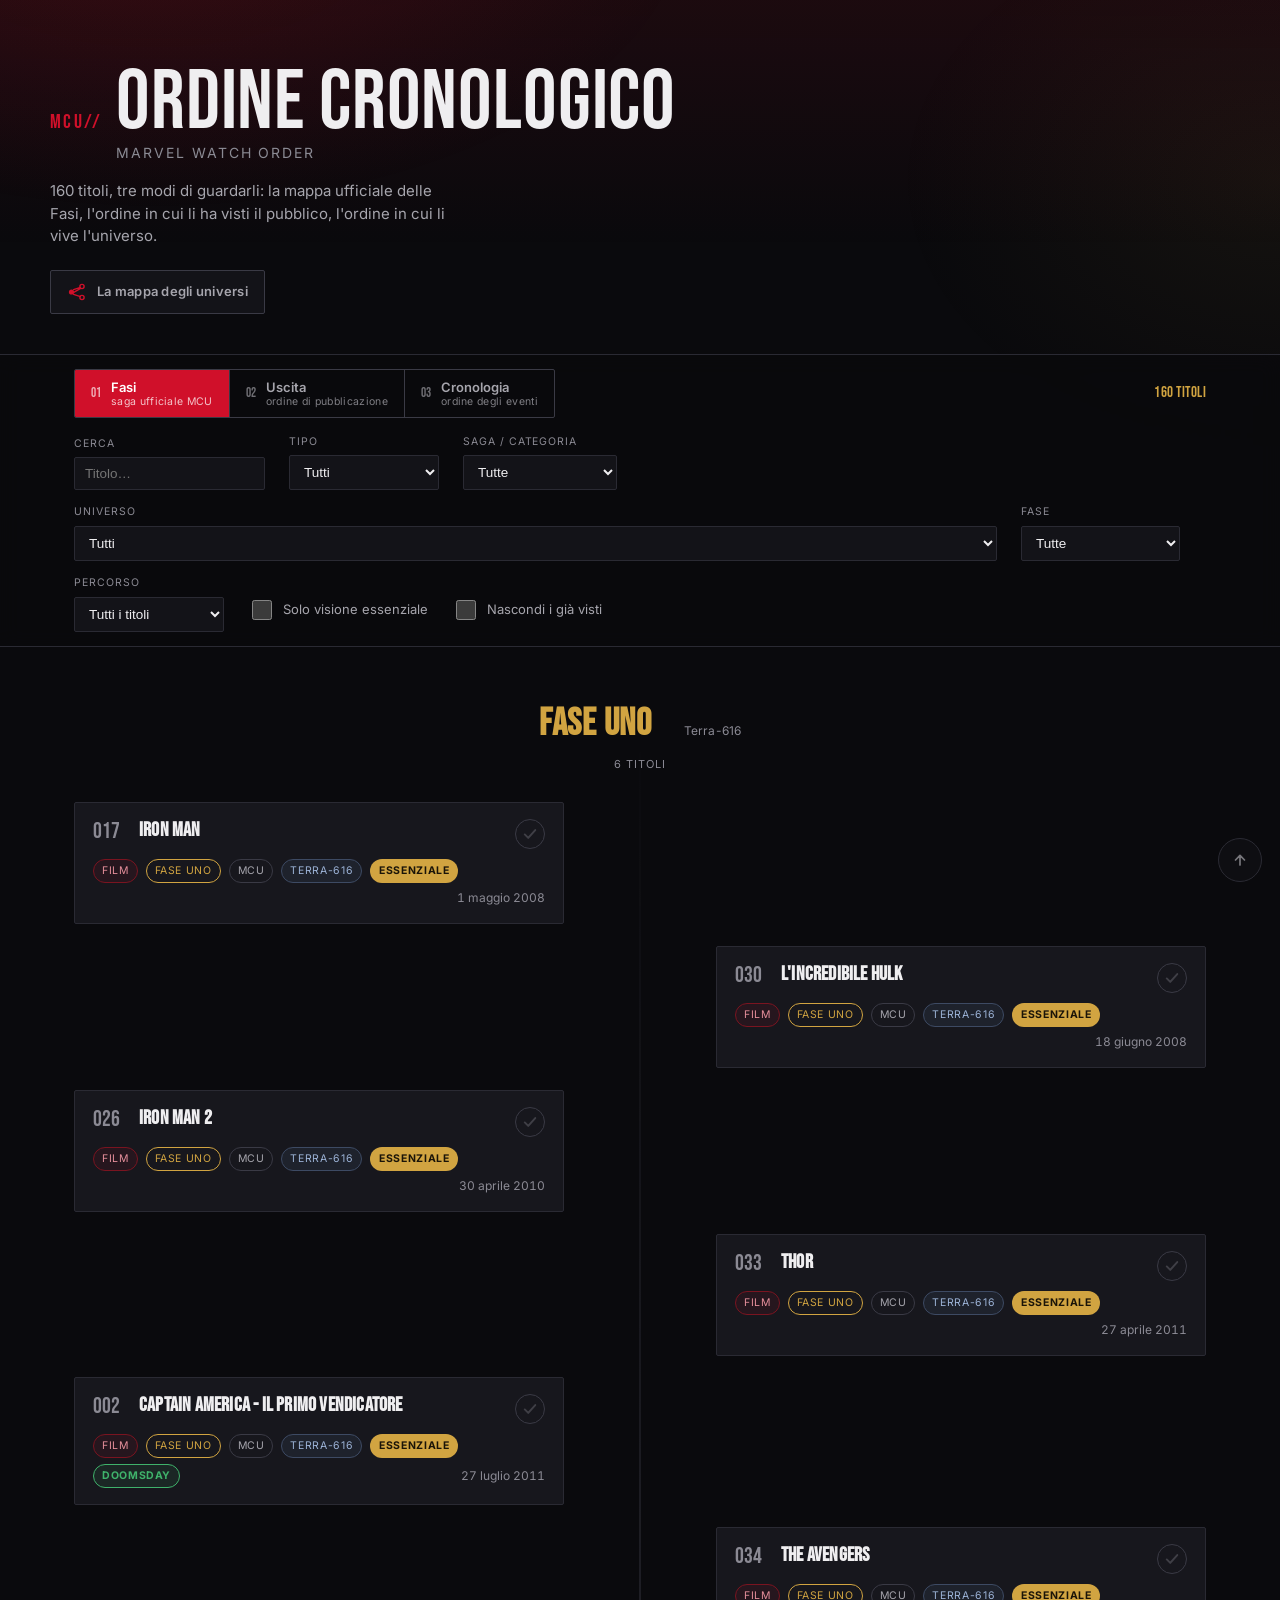
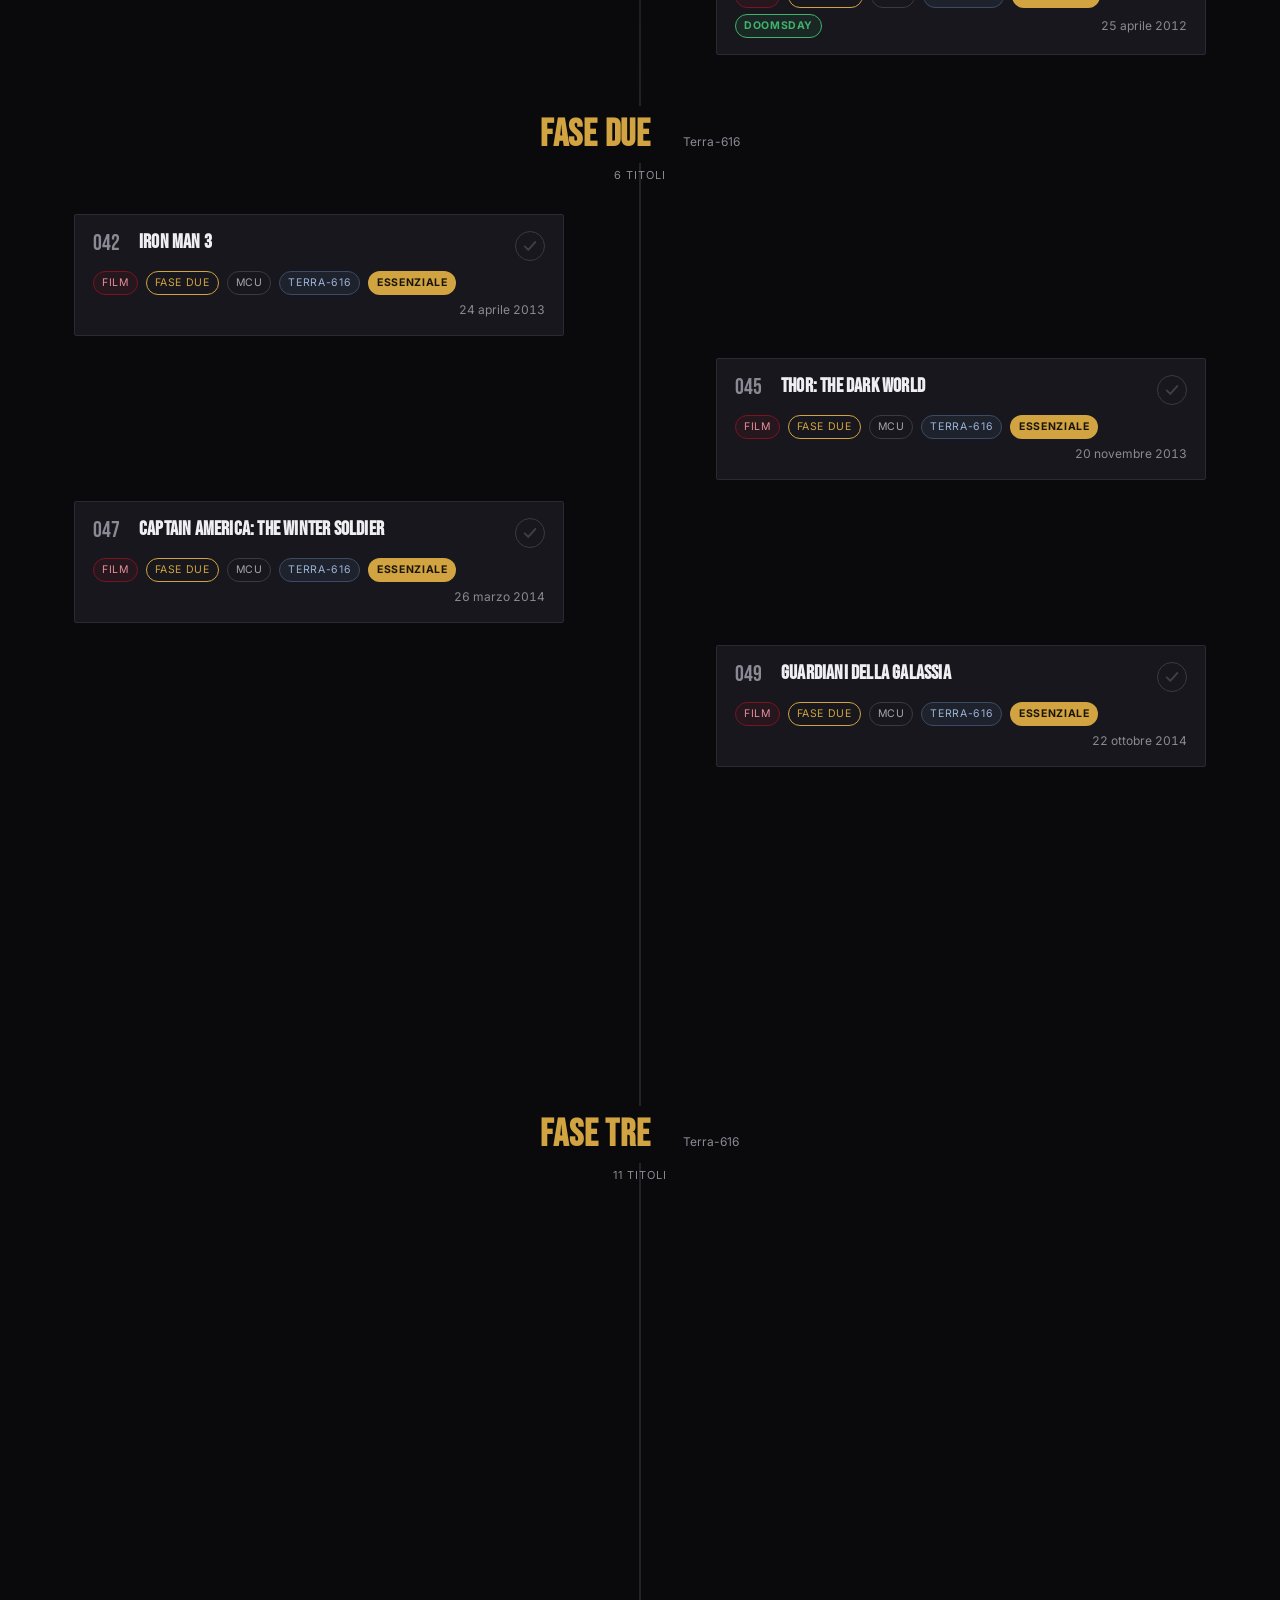
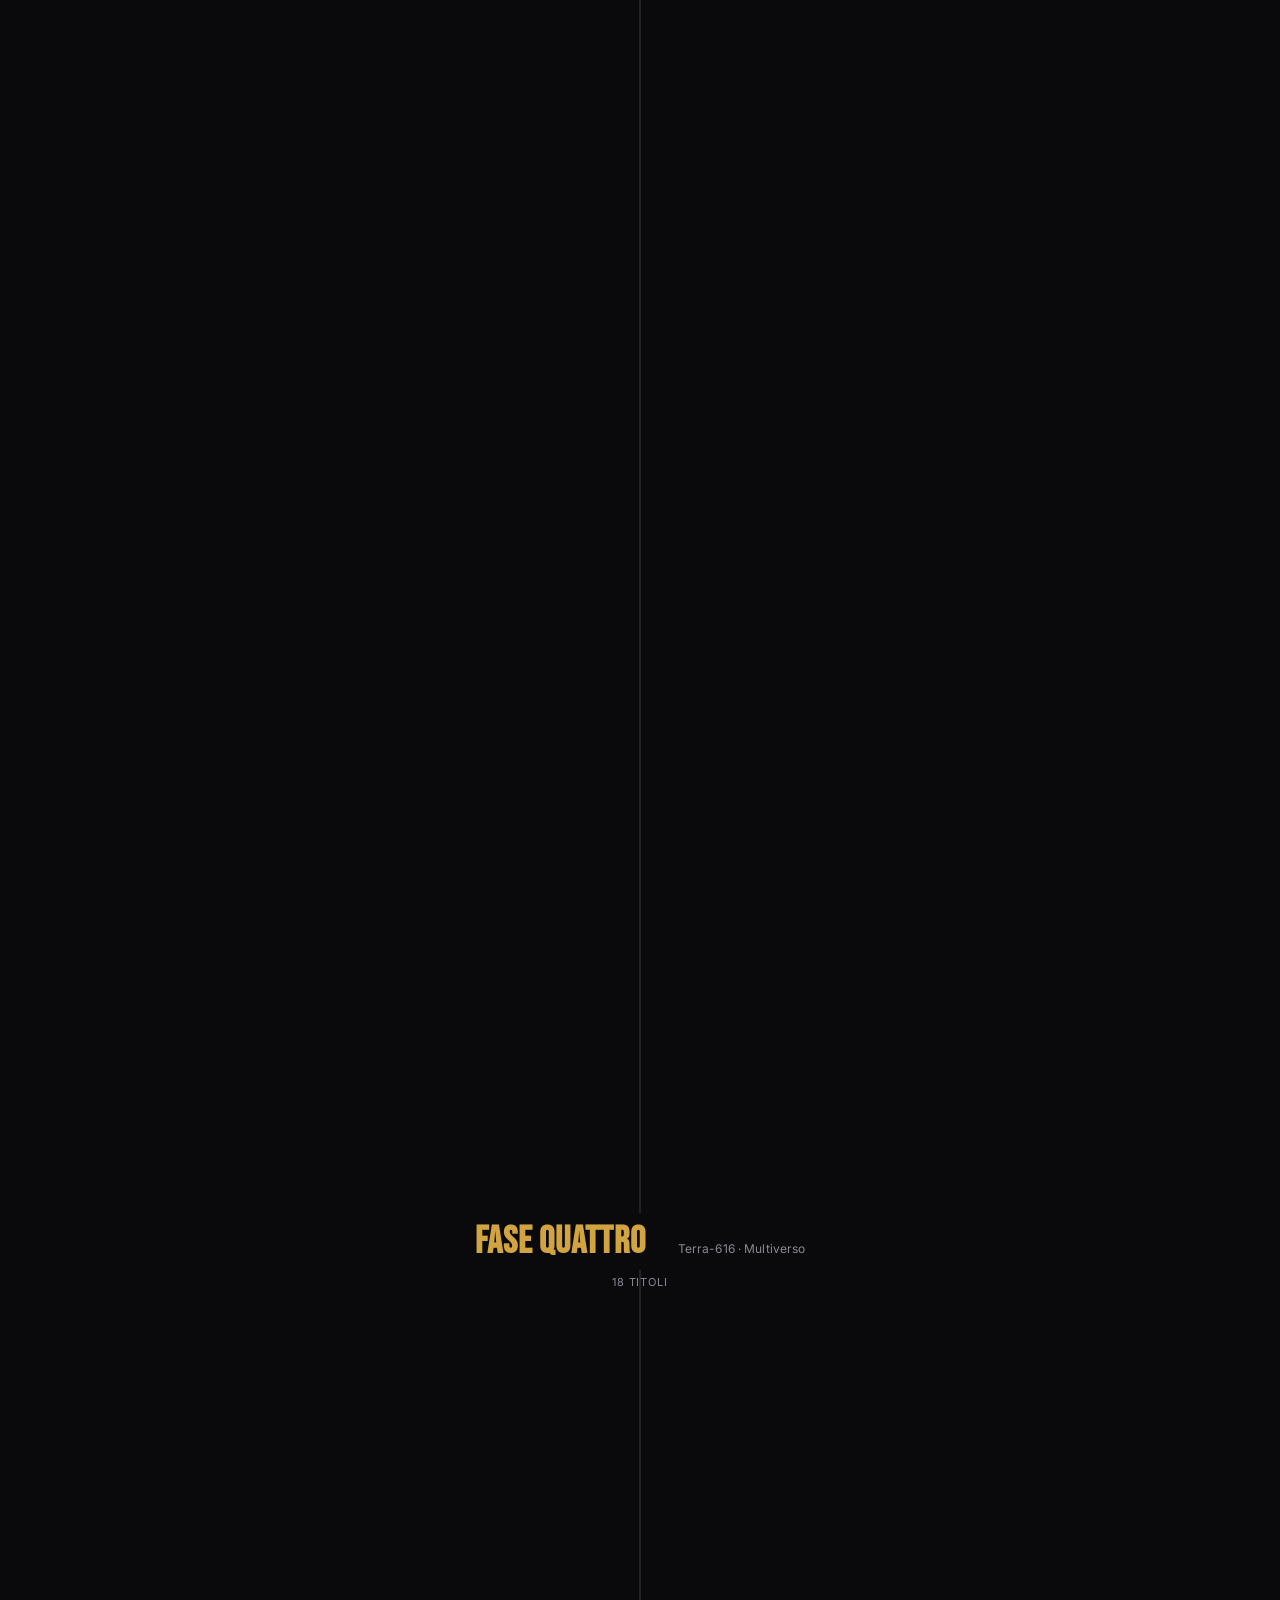
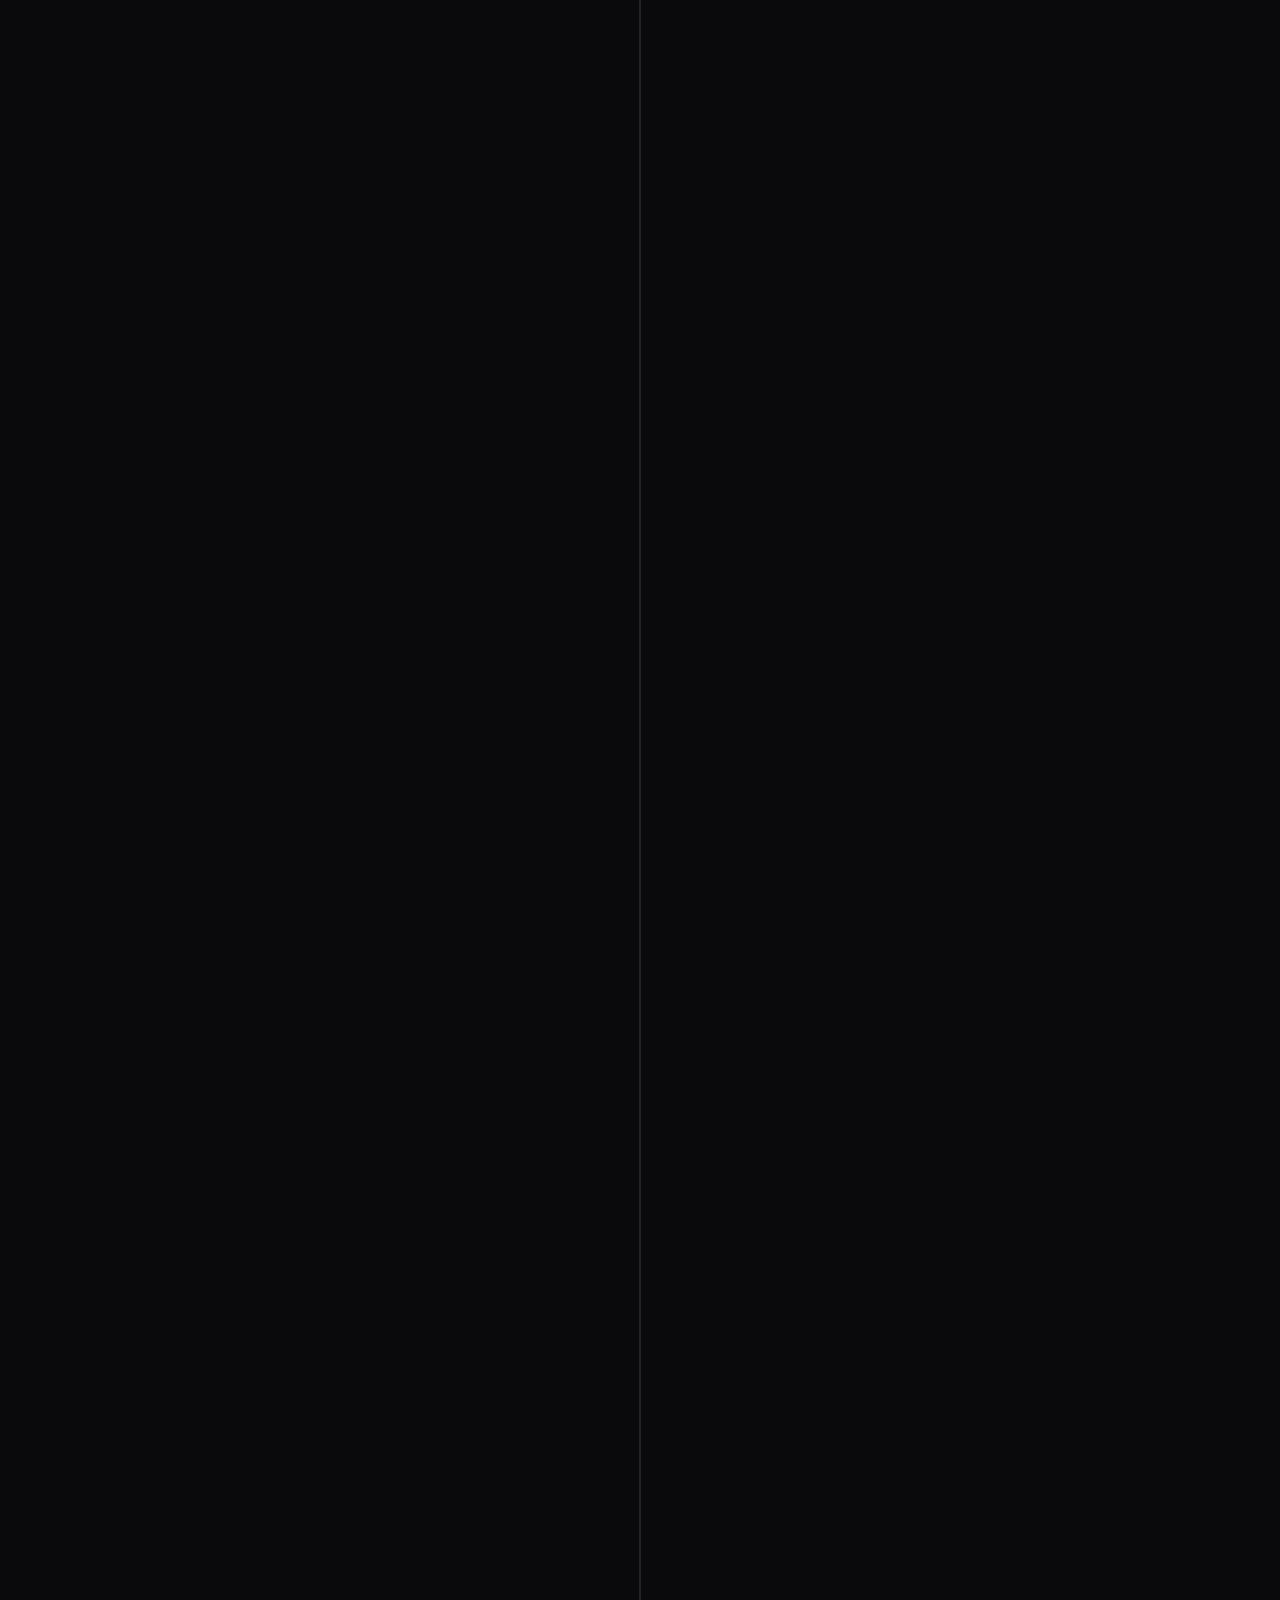
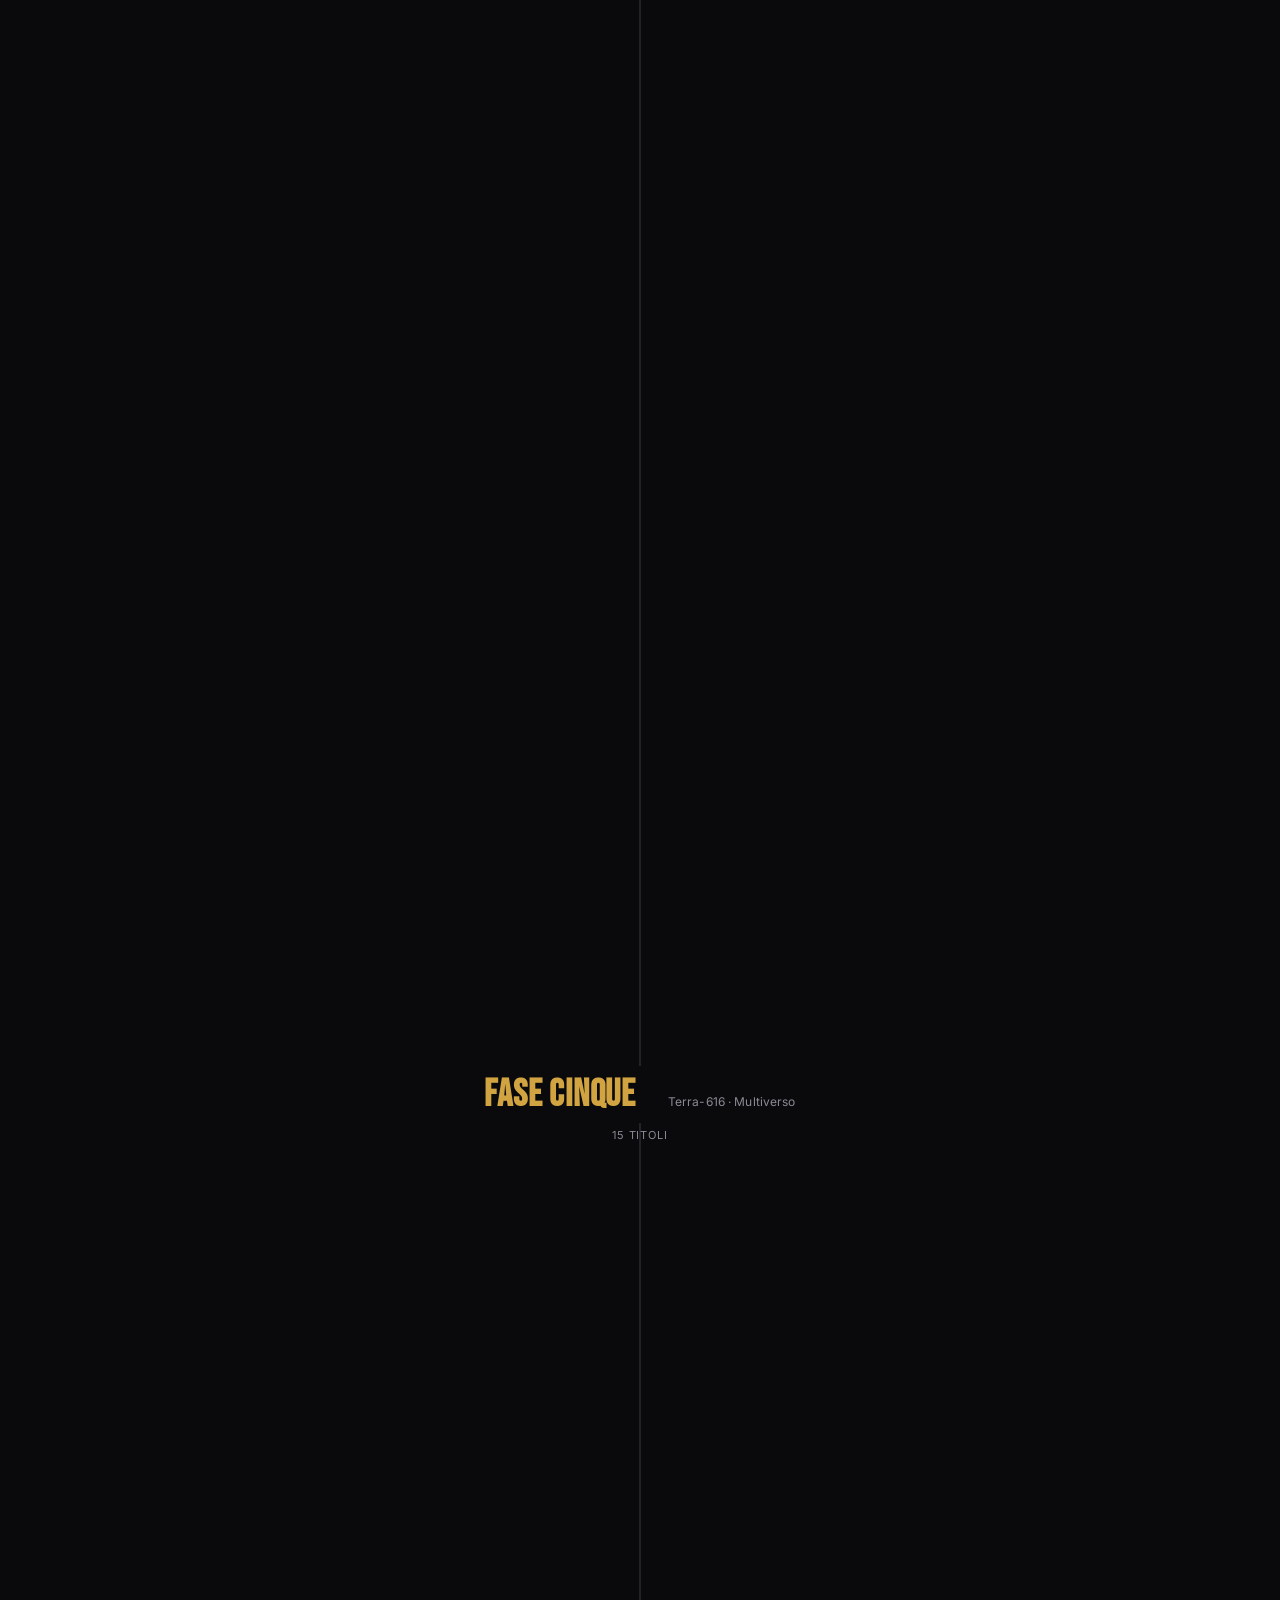
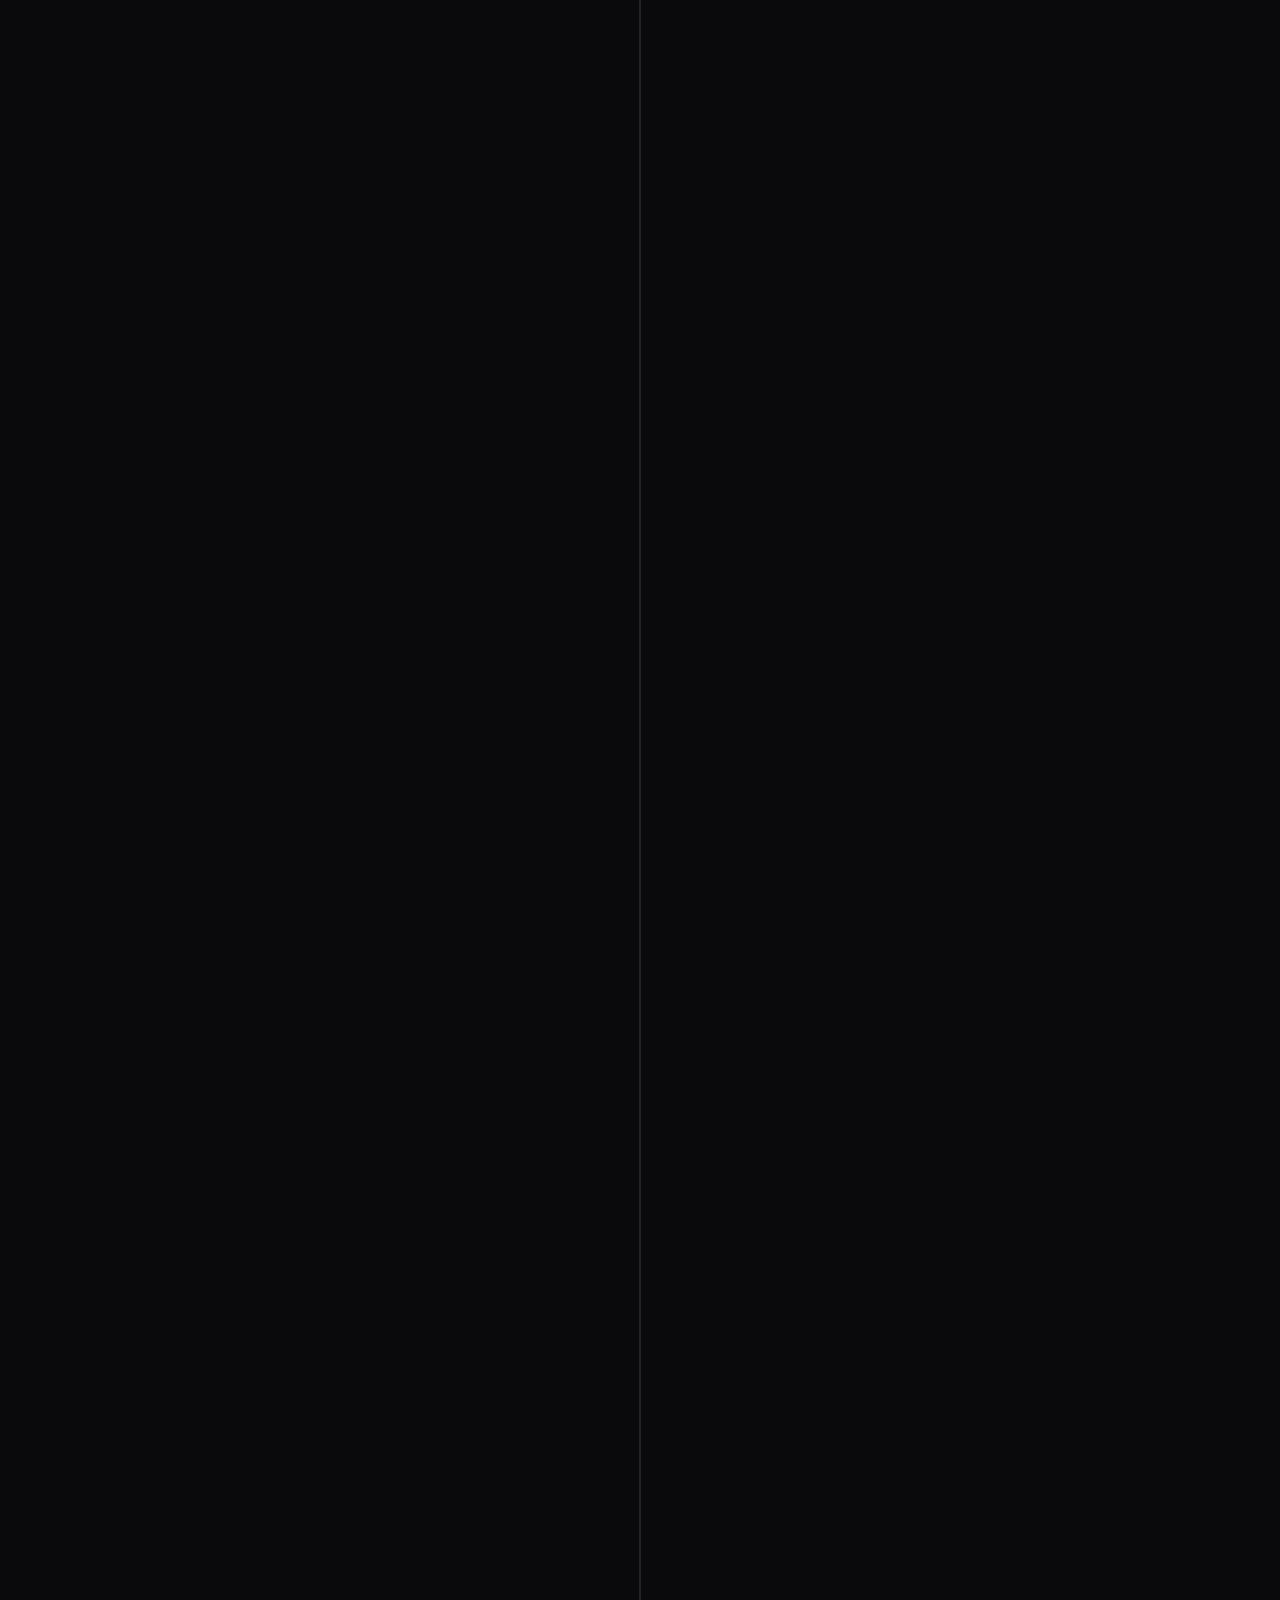
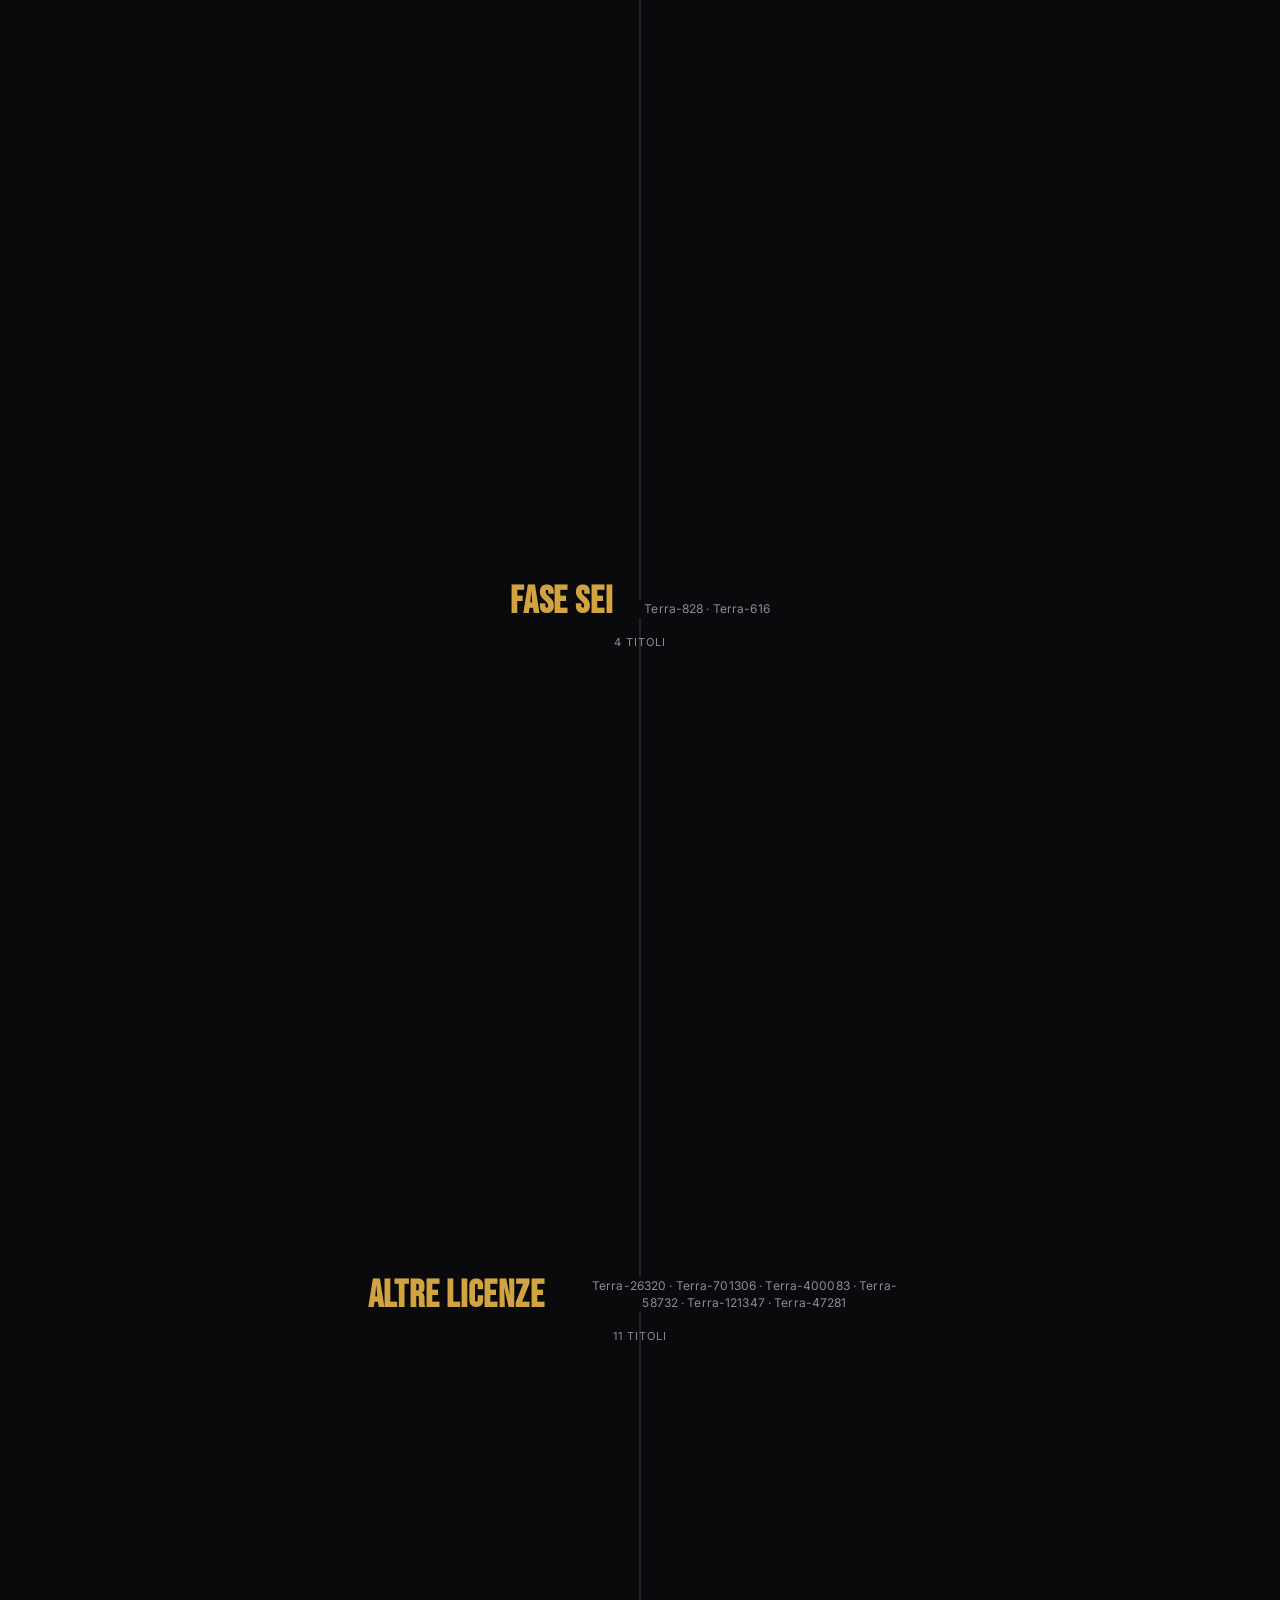
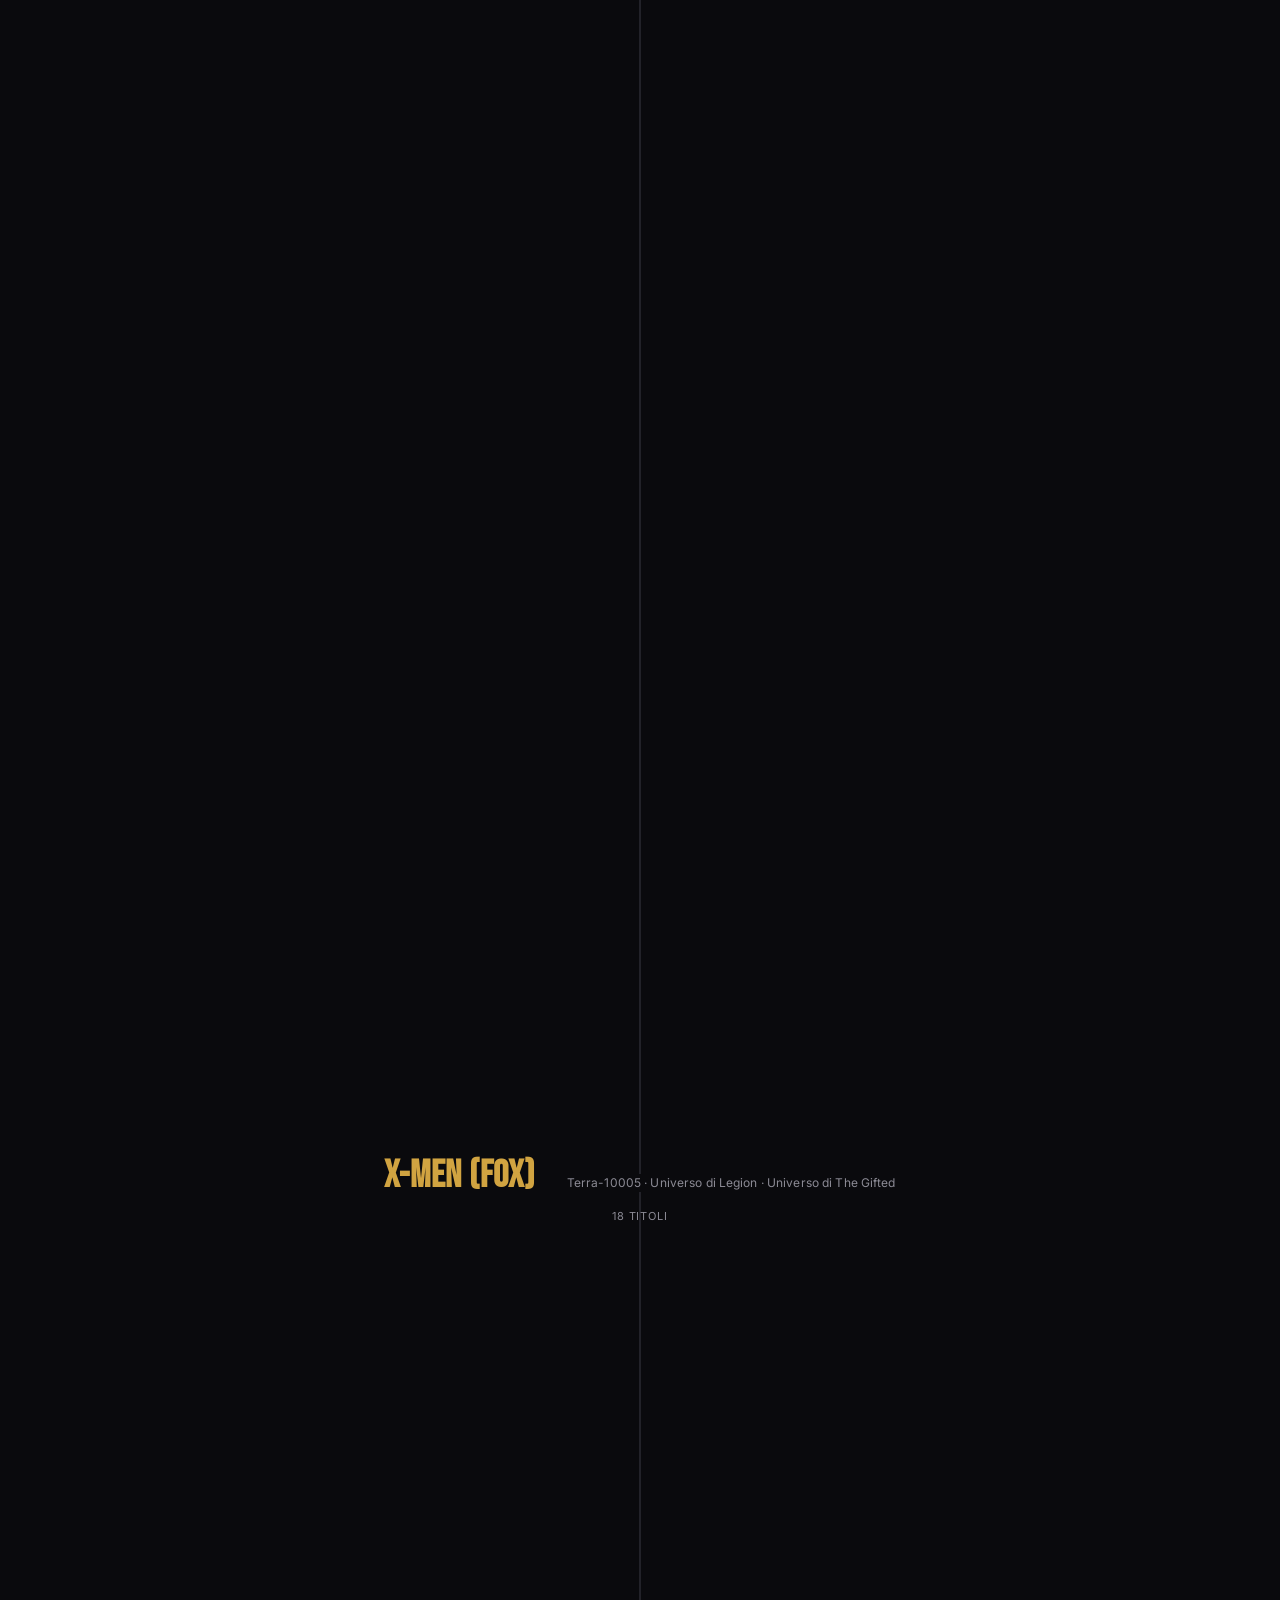
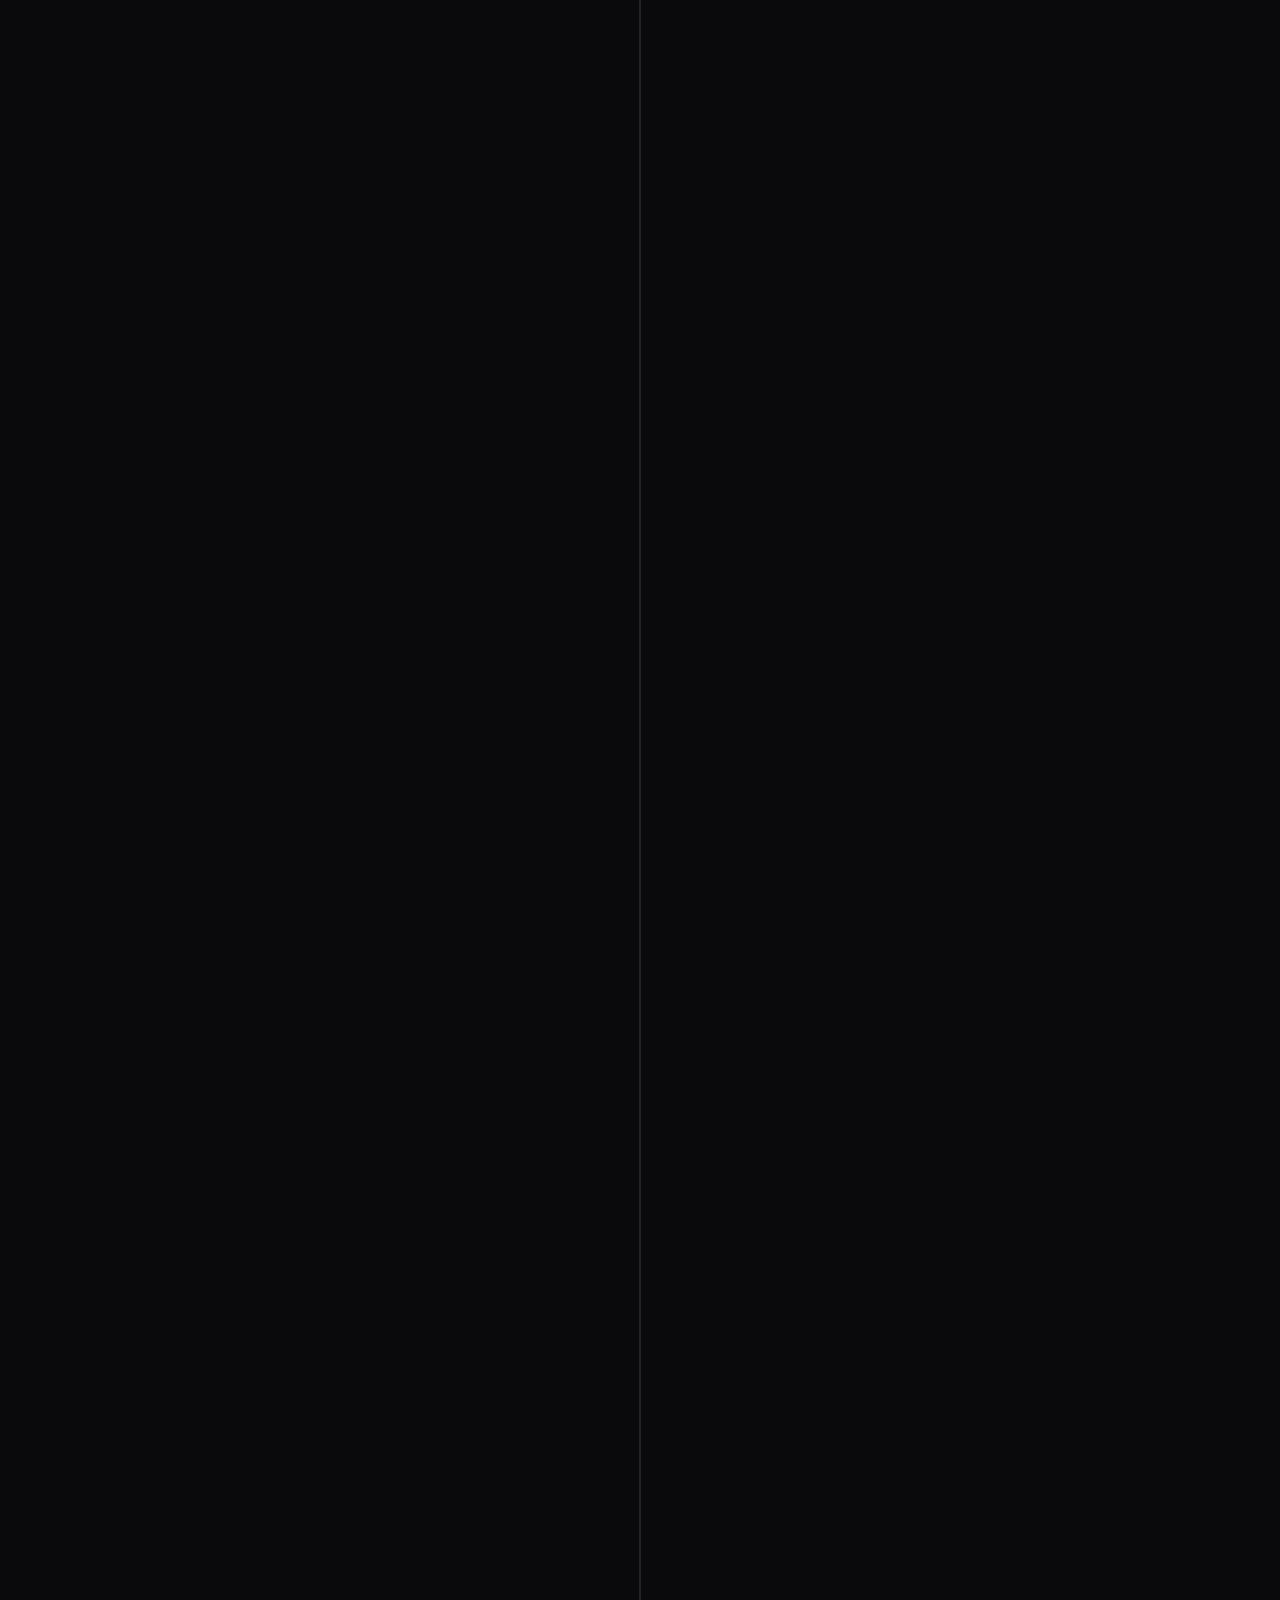
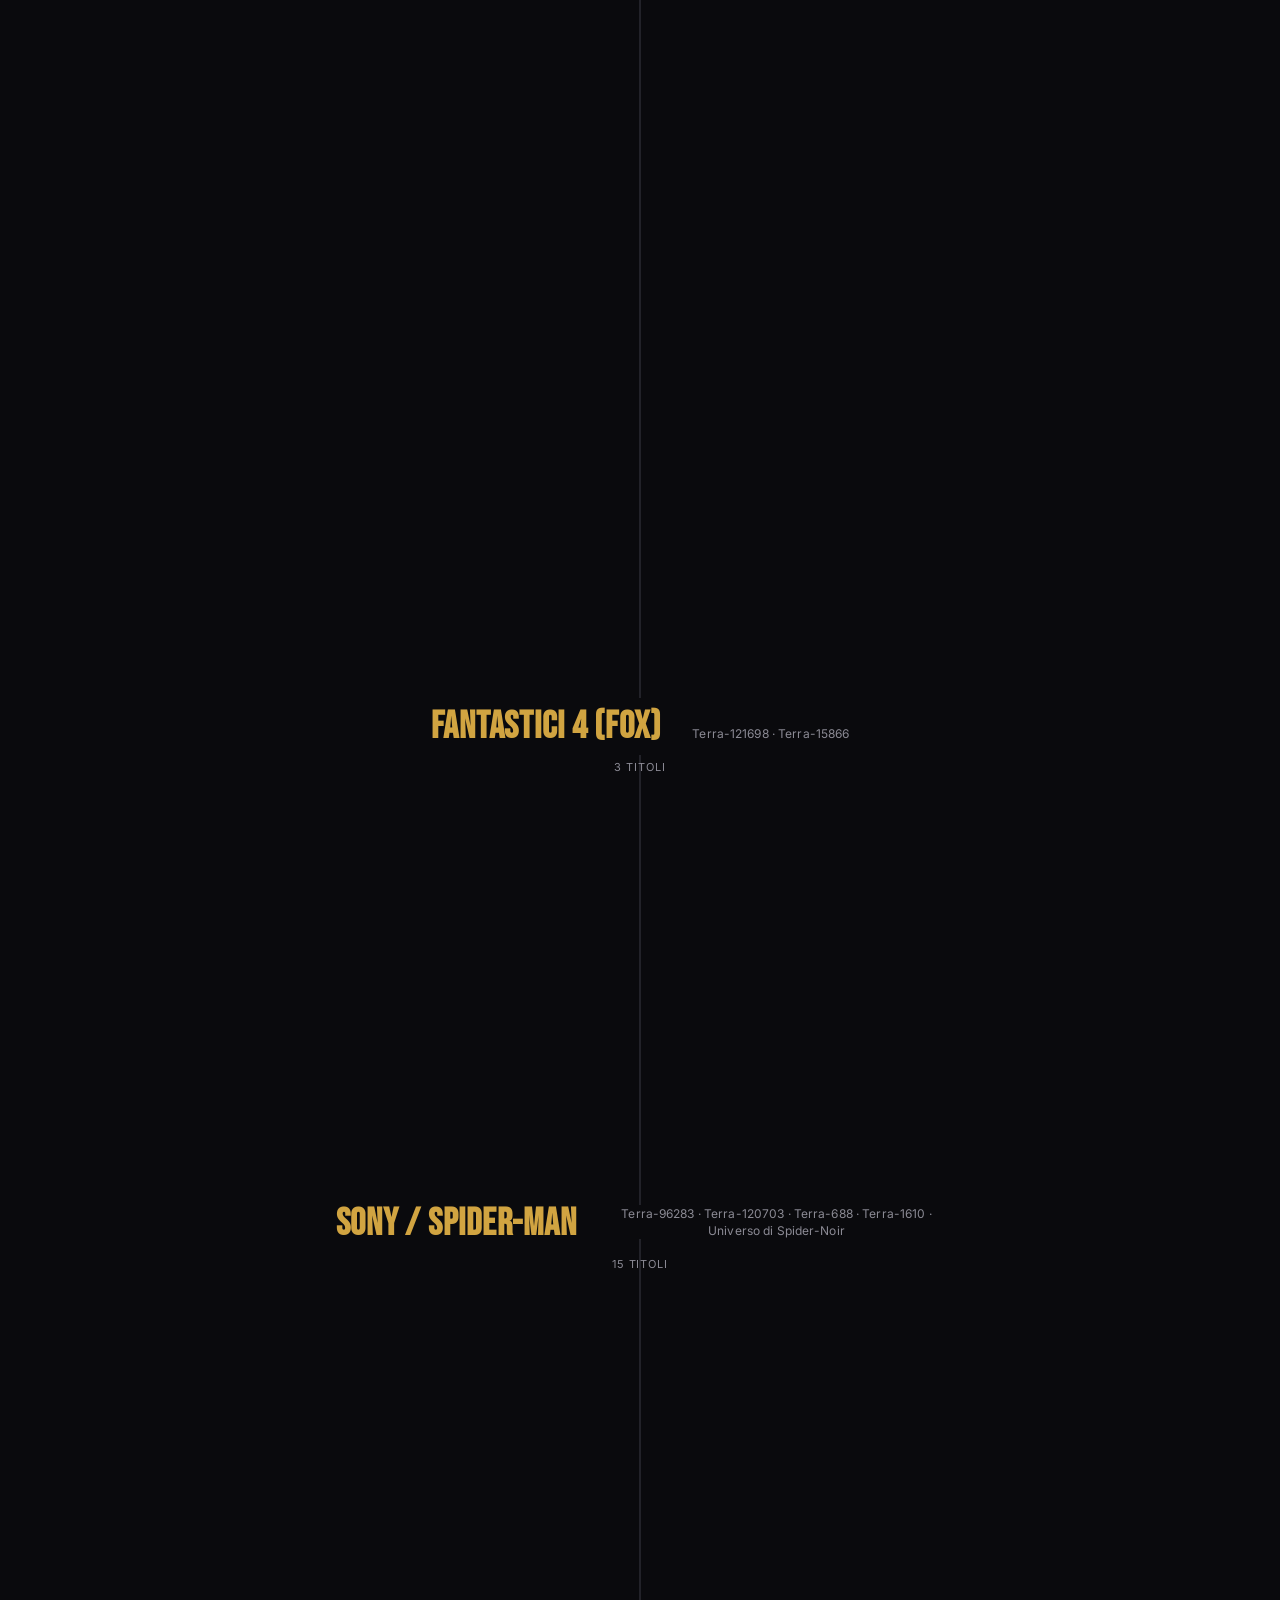
==== commit 00494b88: "xmen" ====
--- a/index.html
+++ b/index.html
@@ -27,7 +27,7 @@
       <span class="brand-mark">MCU//</span>
       <h1>Ordine Cronologico<span class="brand-sub">Marvel Watch Order</span></h1>
     </div>
-    <p class="header-tagline"><span id="total-count">156</span> titoli, tre modi di guardarli: la mappa ufficiale delle Fasi, l'ordine in cui li ha visti il pubblico, l'ordine in cui li vive l'universo.</p>
+    <p class="header-tagline"><span id="total-count">160</span> titoli, tre modi di guardarli: la mappa ufficiale delle Fasi, l'ordine in cui li ha visti il pubblico, l'ordine in cui li vive l'universo.</p>
     <nav class="site-nav" aria-label="Pagine del sito">
       <a class="nav-link" href="mappa.html">
         <svg class="nav-icon" width="20" height="20" viewBox="0 0 20 20" aria-hidden="true">
@@ -68,13 +68,13 @@
           <svg class="chevron" width="10" height="6" viewBox="0 0 10 6" aria-hidden="true"><path d="M1 1l4 4 4-4" stroke="currentColor" stroke-width="1.6" fill="none" stroke-linecap="round" stroke-linejoin="round"/></svg>
         </button>
 
-        <p class="result-count" role="status" aria-live="polite"><span id="result-count">156</span> <span id="result-count-label">titoli</span></p>
+        <p class="result-count" role="status" aria-live="polite"><span id="result-count">160</span> <span id="result-count-label">titoli</span></p>
 
         <div class="progress" id="progress" hidden>
-          <div class="progress-bar" role="progressbar" aria-labelledby="progress-text" aria-valuemin="0" aria-valuemax="156" aria-valuenow="0">
+          <div class="progress-bar" role="progressbar" aria-labelledby="progress-text" aria-valuemin="0" aria-valuemax="160" aria-valuenow="0">
             <span class="progress-fill" id="progress-fill"></span>
           </div>
-          <p class="progress-text" id="progress-text">0 di 156 visti</p>
+          <p class="progress-text" id="progress-text">0 di 160 visti</p>
           <button type="button" id="reset-visti" class="progress-reset">Azzera</button>
         </div>
       </div>
@@ -113,17 +113,19 @@
           </select>
         </div>
 
+        <div class="filter-group">
+          <label for="percorso-filter">Percorso</label>
+          <select id="percorso-filter">
+            <option value="">Tutti i titoli</option>
+            <option value="doomsday">Lista Doomsday</option>
+            <option value="xmen">Saga X-Men</option>
+          </select>
+        </div>
+
         <div class="filter-group filter-checkbox">
           <label>
             <input type="checkbox" id="required-only">
             Solo visione essenziale
-          </label>
-        </div>
-
-        <div class="filter-group filter-checkbox filter-doomsday">
-          <label>
-            <input type="checkbox" id="lista-doomsday">
-            Solo la lista Doomsday
           </label>
         </div>
 
--- a/style.css
+++ b/style.css
@@ -163,6 +163,8 @@
 }
 .mode-btn:last-child{ border-right:none; }
 .mode-btn.is-active{ background:var(--red); color:#fff; }
+/* spente da un percorso con un ordine suo (la saga X-Men) */
+.mode-btn:disabled{ opacity:0.4; cursor:not-allowed; }
 .mode-num{
   font-family:var(--font-display);
   font-size:13px;
@@ -434,7 +436,6 @@
   background:rgba(63,178,107,0.1);
   font-weight:700;
 }
-.filter-doomsday input{ accent-color:var(--green); }
 .badge-date{
   margin-left:auto;
   margin-left:auto;
@@ -854,6 +855,12 @@
   letter-spacing:0.04em;
   color:var(--gold);
 }
+/* display:flex qui sopra batte il [hidden] del browser: senza questa riga la
+   barra restava a "0 di 156 visti" anche quando aggiornaProgresso la nascondeva */
+.progress[hidden]{ display:none; }
+/* col filtro Doomsday la barra conta la lista e ne prende il colore */
+.progress.is-doomsday .progress-fill{ background:var(--green); }
+.progress.is-doomsday .progress-text{ color:var(--green); }
 .progress-reset{
   flex:0 0 auto;
   background:transparent;
